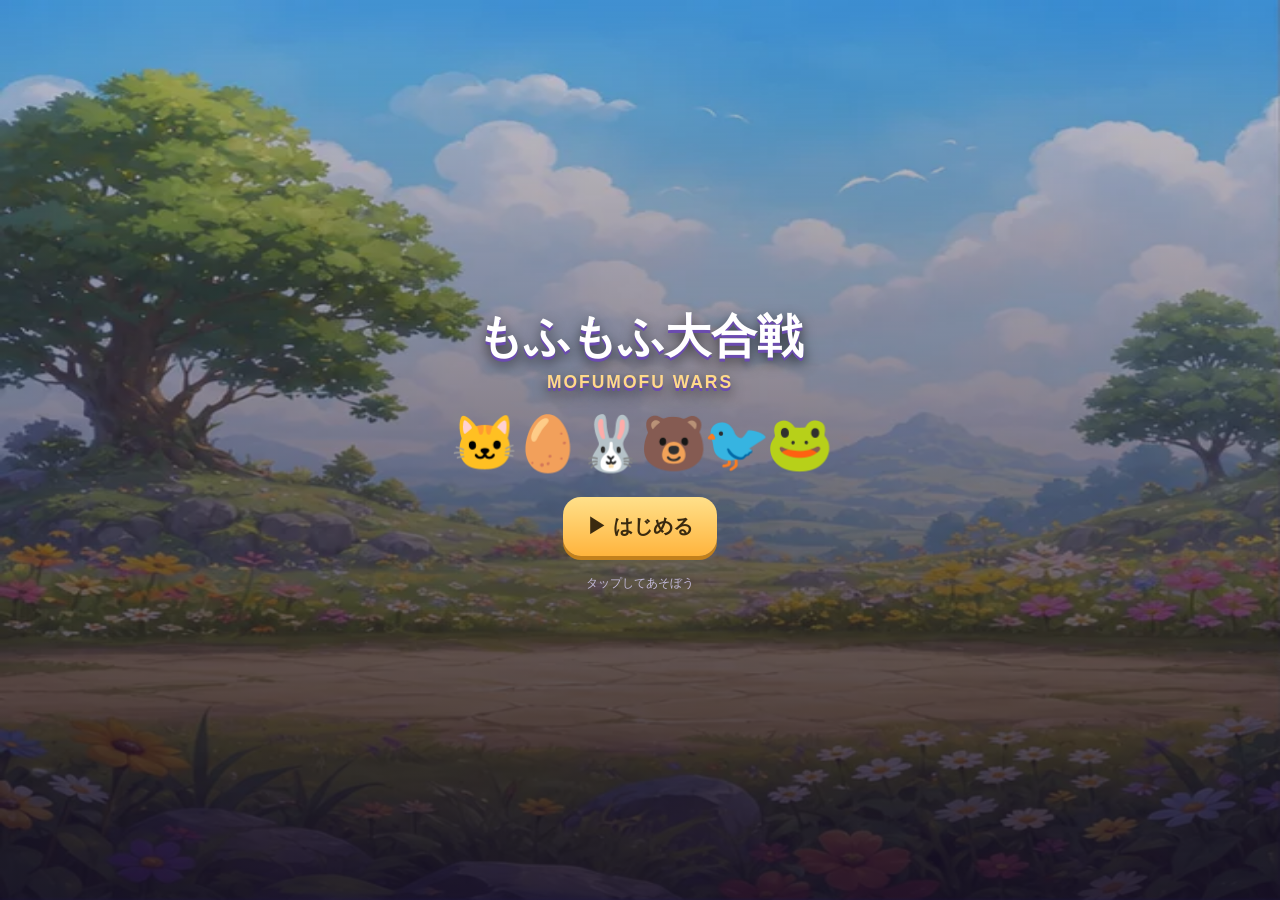
==== mofu-wars/index.html @ 08bbe935 "Add files via upload" ====
<!DOCTYPE html>
<html lang="ja">
<head>
<meta charset="utf-8">
<meta name="viewport" content="width=device-width,initial-scale=1,maximum-scale=1,user-scalable=no,viewport-fit=cover">
<meta name="apple-mobile-web-app-capable" content="yes">
<meta name="mobile-web-app-capable" content="yes">
<meta name="apple-mobile-web-app-status-bar-style" content="black-translucent">
<meta name="theme-color" content="#2a2140">
<meta name="description" content="編成とタイミングで戦線を押し返す、オリジナル・もふもふレーンバトル">
<link rel="manifest" href="manifest.webmanifest">
<title>もふもふ大合戦</title>
<style>
*{box-sizing:border-box;-webkit-tap-highlight-color:transparent;-webkit-user-select:none;user-select:none;}
html,body{height:100%;margin:0;padding:0;overflow:hidden;background:#1c1630;}
body{
  font-family:"Hiragino Maru Gothic ProN","ヒラギノ丸ゴ ProN W4",-apple-system,"Segoe UI",Roboto,sans-serif;
  color:#fff; touch-action:manipulation;
}
#app{position:fixed;inset:0;display:flex;flex-direction:column;}
.screen{position:absolute;inset:0;display:none;flex-direction:column;overflow:hidden;}
.screen.on{display:flex;}

/* ---------- 共通パーツ ---------- */
.hdr{flex:0 0 auto;display:flex;align-items:center;gap:6px;padding:6px 8px;
  padding-top:calc(6px + env(safe-area-inset-top));
  background:linear-gradient(#3a2f5c,#2a2140);border-bottom:2px solid #16112a;}
.hdr .ttl{font-size:16px;font-weight:bold;letter-spacing:1px;}
.spacer{flex:1;}
.wallet{display:flex;gap:5px;flex-wrap:wrap;justify-content:flex-end;}
.chip{background:#16112a;border:2px solid #56487f;border-radius:999px;padding:2px 9px;font-size:13px;white-space:nowrap;}
.body{flex:1;overflow-y:auto;-webkit-overflow-scrolling:touch;padding:10px;
  padding-bottom:calc(14px + env(safe-area-inset-bottom));}
.btn{
  display:inline-flex;align-items:center;justify-content:center;gap:6px;
  border:none;border-radius:14px;padding:12px 16px;font-size:16px;font-weight:bold;
  font-family:inherit;color:#3a2a10;background:linear-gradient(#ffe08a,#ffb43d);
  box-shadow:0 4px 0 #c2801c;cursor:pointer;
}
.btn:active{transform:translateY(3px);box-shadow:0 1px 0 #c2801c;}
.btn.sub{background:linear-gradient(#cfd6ff,#98a6e8);box-shadow:0 4px 0 #6272b8;color:#1e2450;}
.btn.dim{background:linear-gradient(#8e8aa0,#6d6a80);box-shadow:0 4px 0 #4a4757;color:#2a2735;}
.btn.big{font-size:20px;padding:16px 24px;border-radius:18px;}
.btn[disabled]{filter:grayscale(.7) brightness(.75);pointer-events:none;}
.card{background:#2e2650;border:2px solid #4b3d7a;border-radius:14px;padding:10px;margin-bottom:10px;}
h2.sec{font-size:15px;margin:2px 0 8px;color:#ffd98a;}
.small{font-size:12px;color:#c3bada;line-height:1.5;}

/* ---------- タイトル ---------- */
#s-title{background:#241c3f url('battle-worlds.webp') 0 0/200% 200% no-repeat;align-items:center;justify-content:center;isolation:isolate;}
#s-title:before{content:"";position:absolute;inset:0;background:linear-gradient(180deg,rgba(30,17,55,.18),rgba(21,13,39,.86));z-index:-1;}
#s-title .logo{font-size:min(11vw,46px);font-weight:bold;text-align:center;line-height:1.25;
  text-shadow:0 3px 0 #6b4bb0,0 6px 14px rgba(0,0,0,.75);animation:logoFloat 2.8s ease-in-out infinite;}
#s-title .logo small{display:block;font-size:.38em;color:#ffd98a;margin-top:6px;letter-spacing:2px;}
#s-title .cats{font-size:min(13vw,54px);margin:18px 0 22px;letter-spacing:-4px;}

/* ---------- ホーム ---------- */
.menu{display:grid;grid-template-columns:1fr 1fr;gap:10px;margin-top:6px;}
.menu .btn{flex-direction:column;gap:2px;padding:18px 8px;font-size:16px;}
.menu .btn i{font-style:normal;font-size:30px;}

/* ---------- マップ ---------- */
.chtabs{display:flex;gap:6px;margin-bottom:10px;flex-wrap:wrap;}
.chtab{flex:1 1 40%;padding:8px;border-radius:10px;background:#3a2f5c;border:2px solid #4b3d7a;
  font-size:13px;text-align:center;font-family:inherit;color:#fff;}
.chtab.on{background:linear-gradient(#ffe08a,#ffb43d);color:#3a2a10;border-color:#ffe08a;font-weight:bold;}
.chtab.lock{opacity:.45;}
.stages{display:grid;grid-template-columns:repeat(auto-fill,minmax(140px,1fr));gap:8px;}
.stg{position:relative;background:#372f5e;border:2px solid #55478a;border-radius:12px;padding:10px 8px;
  text-align:left;font-family:inherit;color:#fff;font-size:13px;}
.stg .no{font-size:11px;color:#b9aee0;}
.stg .nm{font-size:14px;font-weight:bold;margin-top:2px;}
.stg .st{position:absolute;right:8px;top:8px;font-size:15px;}
.stg.clear{background:#2c4a3a;border-color:#5aa77c;}
.stg.lock{opacity:.4;}
.stg.boss{background:#5a2b3d;border-color:#b05a77;}
.stg.boss.clear{background:#3f4a2b;border-color:#9caf5a;}
.stg:active{transform:translateY(2px) scale(.985)}
.stg .enemyline{font-size:18px;letter-spacing:2px;margin-top:5px;filter:drop-shadow(0 2px 2px rgba(0,0,0,.35));}
.stg .danger{display:inline-block;margin-top:5px;padding:2px 7px;border-radius:999px;background:rgba(0,0,0,.24);color:#ffe8a8;font-size:10px;}

/* ---------- ユニット一覧 ---------- */
.ulist{display:grid;grid-template-columns:repeat(auto-fill,minmax(150px,1fr));gap:8px;}
.ucard{background:#2e2650;border:2px solid #4b3d7a;border-radius:12px;padding:8px;position:relative;}
.ucard.indeck{border-color:#ffd24d;box-shadow:0 0 0 2px rgba(255,210,77,.28);}
.ucard.locked{opacity:.42;}
.ucard .row1{display:flex;align-items:center;gap:8px;}
.ucard .em{font-size:30px;line-height:1;}
.ucard .nm{font-size:14px;font-weight:bold;}
.ucard .lv{font-size:11px;color:#ffd98a;}
.ucard .tags{font-size:10px;color:#b9aee0;margin-top:3px;line-height:1.4;}
.ucard .acts{display:flex;gap:5px;margin-top:7px;}
.ucard .acts .btn{flex:1;padding:7px 4px;font-size:12px;border-radius:9px;box-shadow:0 3px 0 #c2801c;}
.ucard .acts .btn.sub{box-shadow:0 3px 0 #6272b8;}
.ucard .acts .btn.dim{box-shadow:0 3px 0 #4a4757;}
.bar{height:6px;background:#1a1430;border-radius:4px;overflow:hidden;margin-top:5px;}
.bar > i{display:block;height:100%;background:linear-gradient(90deg,#65d6ff,#4a8bff);}
/* とどく/はやさ/れんだ の めもり */
.meter{display:flex;align-items:center;gap:5px;margin-top:3px;font-size:10px;color:#b9aee0;}
.meter > span{flex:0 0 34px;}
.meter > u{flex:1;display:block;height:6px;background:#1a1430;border-radius:4px;overflow:hidden;text-decoration:none;}
.meter > u > i{display:block;height:100%;min-width:2px;}
.meter > b{flex:0 0 74px;text-align:right;color:#e6dfff;font-weight:normal;}
.rosterHero{height:clamp(128px,24vw,220px);margin:0 0 10px;border:2px solid #8fd9ff;border-radius:18px;background:url('mofu-new-heroes.webp') center 48%/cover no-repeat;position:relative;overflow:hidden;box-shadow:0 8px 24px rgba(12,8,34,.38)}
.rosterHero:after{content:"あたらしい なかまと じぶんだけの部隊をつくろう";position:absolute;left:0;right:0;bottom:0;padding:24px 12px 10px;background:linear-gradient(transparent,rgba(20,15,48,.96));color:#fff;font-size:clamp(13px,2.3vw,18px);font-weight:900;text-align:center;text-shadow:0 2px 4px #000}
.skilltag{display:inline-flex;align-items:center;padding:2px 7px;border-radius:999px;background:linear-gradient(135deg,#3a2966,#27506a);border:1px solid #87d7e8;color:#effcff;font-size:10px;margin-left:3px;box-shadow:0 0 10px rgba(105,219,240,.12)}
.unitFilters{display:flex;gap:6px;overflow-x:auto;padding:2px 1px 8px;-webkit-overflow-scrolling:touch}.unitFilters .btn{flex:0 0 auto;padding:7px 11px;font-size:11px}.unitFilters .btn.on{background:linear-gradient(#67d6df,#368da5);box-shadow:0 3px 0 #1f6175}.unitCount{font-size:11px;color:#cff7ff;margin:0 0 7px;text-align:right}

/* ---------- ガチャ ---------- */
#gachaBox{text-align:center;}
.gcard{margin:14px auto;width:min(78vw,270px);border-radius:18px;padding:20px 12px;
  background:linear-gradient(#4b3d7a,#2e2650);border:3px solid #6f5cb0;}
.gcard.r2{background:linear-gradient(#7a5aa8,#3a2560);border-color:#d59bff;box-shadow:0 0 26px rgba(213,155,255,.55);}
.gcard.r3{background:linear-gradient(#b07a2a,#6b3c10);border-color:#ffdb6b;box-shadow:0 0 34px rgba(255,219,107,.7);}
.gcard .em{font-size:74px;line-height:1;}
.gcard .nm{font-size:20px;font-weight:bold;margin-top:6px;}
.gcard .rr{font-size:12px;color:#ffe6a8;margin-top:3px;letter-spacing:2px;}
.ginfo{display:grid;grid-template-columns:repeat(3,1fr);gap:5px;margin-top:8px;}
.ginfo span{background:#1d1735;border:1px solid #574885;border-radius:9px;padding:7px 3px;font-size:11px;color:#e8e2ff;}
.pity{margin:8px 0 3px;padding:9px;border-radius:11px;background:linear-gradient(90deg,#33275b,#4b3478);font-size:12px;line-height:1.6;}
.learnbox{margin-top:9px;padding:9px;border:1px solid #5caa93;border-radius:11px;background:rgba(48,123,98,.22);font-size:12px;color:#cffff0;}

/* ---------- 戦略情報 ---------- */
.role{display:inline-flex;align-items:center;padding:2px 7px;border-radius:999px;background:#15112a;border:1px solid #7564a7;color:#eee8ff;font-size:10px;margin-right:3px;}
.bonusbox{margin:8px 0;padding:9px 11px;border-radius:12px;background:linear-gradient(135deg,#263e55,#302752);border:1px solid #65bddd;font-size:12px;line-height:1.7;color:#dbf7ff;}
.previewWorld{height:96px;margin:-18px -18px 12px;border-radius:15px 15px 0 0;background-image:url('battle-worlds.webp');background-size:200% 200%;position:relative;overflow:hidden;}
.previewWorld:after{content:"";position:absolute;inset:0;background:linear-gradient(transparent,rgba(25,17,45,.85));}
.previewEnemies{font-size:28px;letter-spacing:6px;margin:7px 0;filter:drop-shadow(0 3px 3px rgba(0,0,0,.5));}
.previewStats{display:grid;grid-template-columns:repeat(3,1fr);gap:6px;margin:10px 0;}
.previewStats div{background:#201936;border-radius:10px;padding:8px 3px;font-size:11px;}
.btop .mini.brainReady{border-color:#f5d66e;background:linear-gradient(#6a4bb1,#443078);animation:brainPulse 1.3s ease-in-out infinite;box-shadow:0 0 16px rgba(255,225,103,.42)}
@keyframes brainPulse{50%{transform:translateY(-2px);filter:brightness(1.2)}}
.brainHead{font-size:14px;color:#d9cbff;letter-spacing:1px}.brainQ{margin:10px 0 14px;padding:14px 10px;border:3px solid #fff;border-radius:16px;background:linear-gradient(135deg,#6b4cc1,#d055a0);font-size:clamp(24px,5vw,38px);font-weight:900;color:#fff;text-shadow:0 3px 0 rgba(0,0,0,.25);box-shadow:0 6px 0 #3c277b}
.brainChoices{display:grid;grid-template-columns:repeat(3,1fr);gap:8px}.brainChoice{min-height:64px;border:3px solid #fff;border-radius:15px;background:linear-gradient(#fff7bf,#ffc84c);color:#483314;font-family:inherit;font-size:clamp(18px,4vw,28px);font-weight:900;box-shadow:0 5px 0 #bd7e19}.brainChoice:active{transform:translateY(4px);box-shadow:0 1px 0 #bd7e19}.brainChoice.wrong{background:#a7a1b1;color:#514d59;animation:brainWrong .25s}.brainWhy{min-height:38px;margin-top:11px;font-size:15px;font-weight:bold;color:#cffff0;line-height:1.5}.brainReward{padding:14px;border-radius:16px;background:linear-gradient(135deg,#355f86,#4a3389);font-size:18px;line-height:1.7;color:#fff;animation:pop .38s ease-out}
@keyframes brainWrong{25%{transform:translateX(-8px)}75%{transform:translateX(8px)}}

/* ---------- バトル ---------- */
#s-battle{background:#0e0a1c;}
.bhdr{flex:0 0 auto;padding:4px 6px;padding-top:calc(4px + env(safe-area-inset-top));background:#1a1430;}
.hprow{display:flex;align-items:center;gap:6px;font-size:11px;}
.hpbar{flex:1;height:12px;background:#000;border:1px solid #4b3d7a;border-radius:7px;overflow:hidden;position:relative;}
.hpbar > i{display:block;height:100%;transition:width .12s linear;}
.hpbar.me > i{background:linear-gradient(90deg,#63e08a,#2ea75c);}
.hpbar.en > i{background:linear-gradient(90deg,#ff8a8a,#d13a3a);}
.moneyrow{display:flex;align-items:center;gap:6px;margin-top:4px;}
.mbar{flex:1;height:14px;background:#000;border:1px solid #6b5a2a;border-radius:7px;overflow:hidden;position:relative;}
.mbar > i{display:block;height:100%;background:linear-gradient(90deg,#ffe08a,#ffb43d);}
.mbar > b{position:absolute;inset:0;display:flex;align-items:center;justify-content:center;
  font-size:10px;color:#2a2010;font-weight:bold;text-shadow:0 1px 0 rgba(255,255,255,.4);}
/* min-height:0 が ないと canvas の じつサイズ ぶん のびて
   したの ユニットボタンが がめんの そとに おしだされる */
#cv{flex:1 1 0;min-height:0;display:block;width:100%;background:#87ceeb;touch-action:none;}
.bfoot{flex:0 0 auto;background:#1a1430;padding:5px 4px;padding-bottom:calc(5px + env(safe-area-inset-bottom));}
.deckrow{display:grid;grid-template-columns:repeat(5,1fr);gap:4px;}
.ubtn{position:relative;background:#3a2f5c;border:2px solid #6f5cb0;border-radius:10px;
  padding:3px 1px 2px;font-family:inherit;color:#fff;overflow:hidden;min-height:52px;}
.ubtn .em{font-size:22px;line-height:1.05;display:block;}
.ubtn .cost{font-size:10px;color:#ffe08a;display:block;line-height:1.2;}
.ubtn .cool{position:absolute;left:0;bottom:0;width:100%;background:rgba(0,0,0,.62);pointer-events:none;}
.ubtn.no{filter:grayscale(.75) brightness(.65);}
.ubtn.cannon{background:linear-gradient(#ff9a5a,#d2472a);border-color:#ffcf8a;}
.btop{display:flex;gap:4px;margin-bottom:4px;}
.btop .mini{flex:0 0 auto;background:#3a2f5c;border:2px solid #6f5cb0;border-radius:9px;
  padding:4px 9px;font-family:inherit;color:#fff;font-size:12px;white-space:nowrap;}
/* せまい がめんでは ステージめいだけ ちぢめる（ボタンは ちぢめない） */
#stgName{flex:0 1 auto;min-width:0;overflow:hidden;text-overflow:ellipsis;}
/* ちいさい がめんでは ステージめいは マップで みれば よいので しまう */
@media (max-width:359px){ #stgName{display:none;} }
.btop .mini.on{background:linear-gradient(#ffe08a,#ffb43d);color:#3a2a10;border-color:#ffe08a;}

/* ---------- オーバーレイ ---------- */
.ov{position:absolute;inset:0;background:rgba(12,8,24,.86);display:none;
  align-items:center;justify-content:center;padding:16px;z-index:50;}
.ov.on{display:flex;}
.ovbox{background:#2e2650;border:3px solid #6f5cb0;border-radius:18px;padding:18px;
  width:min(92vw,420px);max-height:86vh;overflow-y:auto;text-align:center;}
.ovbox h3{margin:0 0 8px;font-size:24px;}
.rewards{font-size:15px;line-height:1.9;margin:8px 0 12px;}
.ovbox .btns{display:flex;gap:8px;justify-content:center;flex-wrap:wrap;margin-top:6px;}

.toast{position:absolute;left:50%;bottom:calc(16px + env(safe-area-inset-bottom));transform:translateX(-50%);
  background:rgba(20,14,40,.94);border:2px solid #6f5cb0;border-radius:12px;padding:9px 15px;
  font-size:14px;z-index:80;opacity:0;transition:opacity .2s;pointer-events:none;white-space:nowrap;}
.toast.on{opacity:1;}
@keyframes pop{0%{transform:scale(.5);opacity:0}70%{transform:scale(1.12)}100%{transform:scale(1);opacity:1}}
@keyframes logoFloat{0%,100%{transform:translateY(0) rotate(-1deg)}50%{transform:translateY(-8px) rotate(1deg)}}
@keyframes ticketGlow{0%,100%{box-shadow:0 0 8px rgba(255,221,92,.2)}50%{box-shadow:0 0 24px rgba(255,221,92,.8)}}
.ticketGlow{animation:ticketGlow 1s ease-in-out 3;}
.pop{animation:pop .38s ease-out;}
.kingdom-back{display:none;position:fixed;z-index:95;left:10px;top:calc(8px + env(safe-area-inset-top));min-height:42px;padding:7px 13px;border:2px solid #fff;border-radius:999px;background:linear-gradient(#ff8fbd,#df4b91);color:#fff;font-family:inherit;font-size:13px;font-weight:900;box-shadow:0 4px 0 #9c3269,0 7px 16px rgba(30,15,55,.25)}
.kingdom-back:active{transform:translateY(3px);box-shadow:0 1px 0 #9c3269}
body.from-asobi .kingdom-back{display:block}
.savecare{margin-top:10px;padding:10px;border:1px solid #67cbbd;border-radius:13px;background:linear-gradient(135deg,rgba(40,105,104,.34),rgba(64,49,112,.48));font-size:12px;line-height:1.65;color:#d8fff8}
.savecode{box-sizing:border-box;width:100%;height:108px;margin:9px 0;padding:10px;border:2px solid #8270bd;border-radius:12px;background:#171229;color:#eaffff;font-family:monospace;font-size:12px;line-height:1.45;resize:none;-webkit-user-select:text;user-select:text}
.savecode:focus{outline:3px solid rgba(103,214,211,.35);border-color:#67d6d3}.saveStatus{min-height:36px;margin:7px 0;color:#bff7ec;font-size:12px;line-height:1.5}.saveWarn{color:#ffe4a3;font-size:11px;line-height:1.55;text-align:left}
</style>
</head>
<body>
<div id="app">

  <!-- ===== タイトル ===== -->
  <div class="screen on" id="s-title">
    <div class="logo">もふもふ大合戦<small>MOFUMOFU WARS</small></div>
    <div class="cats">🐱🥚🐰🐻🐦🐸</div>
    <button class="btn big" id="btnStart">▶ はじめる</button>
    <div class="small" style="margin-top:18px;text-align:center;">タップしてあそぼう</div>
  </div>

  <!-- ===== ホーム ===== -->
  <div class="screen" id="s-home">
    <div class="hdr">
      <div class="ttl">🏠 きち</div><div class="spacer"></div>
      <div class="wallet" id="walletHome"></div>
    </div>
    <div class="body">
      <div class="menu">
        <button class="btn big" data-go="map"><i>🗺️</i>ぼうけん</button>
        <button class="btn big sub" data-go="gacha"><i>🎁</i>ガチャ</button>
        <button class="btn big sub" data-go="units"><i>🐾</i>もふもふ</button>
        <button class="btn big sub" data-go="upg"><i>⚙️</i>きょうか</button>
      </div>
      <div class="card" style="margin-top:12px;">
        <h2 class="sec">いま の ようす</h2>
        <div class="small" id="homeInfo"></div>
      </div>
      <div class="card">
        <h2 class="sec">あそびかた</h2>
        <div class="small">
          ①したのボタンをおすと なかまが でてくるよ（おかねがいる）<br>
          ②なかまは かってに あるいて たたかうよ<br>
          ③あいての おしろ を こわしたら かち！<br>
          ④まけそうなときは 💥ほうだい で ふきとばそう<br>
          ⑤かったら ✨キラキラ で なかまを つよくしよう
        </div>
      </div>
      <div style="text-align:center;margin-top:6px;">
        <button class="btn sub" id="btnSaveCare">💾 セーブあんしん</button>
        <button class="btn dim" id="btnReset">さいしょから やりなおす</button>
      </div>
    </div>
  </div>

  <!-- ===== マップ ===== -->
  <div class="screen" id="s-map">
    <div class="hdr">
      <button class="btn sub" data-go="home" style="padding:7px 12px;font-size:14px;">◀</button>
      <div class="ttl">🗺️ ぼうけん</div><div class="spacer"></div>
      <div class="wallet" id="walletMap"></div>
    </div>
    <div class="body">
      <div class="chtabs" id="chTabs"></div>
      <div class="stages" id="stageList"></div>
    </div>
  </div>

  <!-- ===== もふもふ（編成・強化） ===== -->
  <div class="screen" id="s-units">
    <div class="hdr">
      <button class="btn sub" data-go="home" style="padding:7px 12px;font-size:14px;">◀</button>
      <div class="ttl">🐾 もふもふ</div><div class="spacer"></div>
      <div class="wallet" id="walletUnits"></div>
    </div>
    <div class="body">
      <div class="rosterHero" aria-label="新しいもふもふの仲間たち"></div>
      <div class="unitFilters" id="unitFilters">
        <button class="btn on" data-uf="all">ぜんぶ</button><button class="btn sub" data-uf="owned">なかま</button><button class="btn sub" data-uf="story">ぼうけん</button><button class="btn sub" data-uf="gacha">ガチャ</button><button class="btn sub" data-uf="skill">とくいわざ</button>
      </div>
      <div class="unitCount" id="unitCount"></div>
      <div class="small" style="margin-bottom:8px;">
        きいろいわく＝ たたかいに つれていく なかま（さいだい <b id="deckMax">5</b> ひき）。カードをタップで いれかえ。
      </div>
      <div class="bonusbox" id="deckBonus"></div>
      <div class="ulist" id="unitList"></div>
    </div>
  </div>

  <!-- ===== ガチャ ===== -->
  <div class="screen" id="s-gacha">
    <div class="hdr">
      <button class="btn sub" data-go="home" style="padding:7px 12px;font-size:14px;">◀</button>
      <div class="ttl">🎁 ガチャ</div><div class="spacer"></div>
      <div class="wallet" id="walletGacha"></div>
    </div>
    <div class="body" id="gachaBox">
      <div class="card">
        <h2 class="sec">レアもふもふ ガチャ</h2>
        <div class="small">🎫チケット 1まい で 1かい。どの結果も戦力になる安心設計。</div>
        <div class="ginfo" id="gachaRates"></div>
        <div class="pity" id="gachaPity"></div>
        <div class="learnbox" id="learnLink">📚「あそびのくに」で学ぶと、チケットを受け取れます。</div>
      </div>
      <div id="gachaResult"></div>
      <button class="btn big" id="btnGacha">🎫 1かい ひく</button>
    </div>
  </div>

  <!-- ===== きょうか ===== -->
  <div class="screen" id="s-upg">
    <div class="hdr">
      <button class="btn sub" data-go="home" style="padding:7px 12px;font-size:14px;">◀</button>
      <div class="ttl">⚙️ きょうか</div><div class="spacer"></div>
      <div class="wallet" id="walletUpg"></div>
    </div>
    <div class="body" id="upgList"></div>
  </div>

  <!-- ===== バトル ===== -->
  <div class="screen" id="s-battle">
    <div class="bhdr">
      <div class="btop">
        <button class="mini" id="btnQuit">🏳️ やめる</button>
        <button class="mini" id="btnSpeed">▶ ×1</button>
        <button class="mini" id="btnZoom">🔍 ぜんたい</button>
        <button class="mini brainReady" id="btnBrain">🧠 ひらめき</button>
        <div class="mini" id="timeLeft" style="border-color:#4b3d7a;background:#241c3f;display:none;"></div>
        <div class="spacer"></div>
        <div class="mini" id="stgName" style="border-color:#4b3d7a;background:#241c3f;"></div>
      </div>
      <div class="hprow">
        <span>🏠</span><div class="hpbar me"><i id="hpMe"></i></div>
        <div class="hpbar en"><i id="hpEn"></i></div><span>🏰</span>
      </div>
      <div class="moneyrow">
        <span style="font-size:14px;">💰</span>
        <div class="mbar"><i id="mFill"></i><b id="mText"></b></div>
      </div>
    </div>
    <canvas id="cv"></canvas>
    <div class="bfoot">
      <div class="deckrow" id="deckRow"></div>
    </div>
    <div class="ov" id="ovResult"><div class="ovbox" id="ovResultBox"></div></div>
    <div class="ov" id="ovBrain"><div class="ovbox" id="ovBrainBox"></div></div>
    <div class="ov" id="ovTut"><div class="ovbox">
      <h3>あそびかた</h3>
      <div style="font-size:15px;line-height:2;text-align:left;">
        ① したの <b>🐱ボタン</b> を おすと なかまが でるよ<br>
        ② 💰おかねは じどうで たまるよ<br>
        ③ なかまは かってに たたかうよ<br>
        ④ ピンチのときは <b>💥ほう</b> で ふきとばそう<br>
        ⑤ あいての 🏰おしろ を こわしたら かち！
      </div>
      <div style="font-size:13px;line-height:1.9;text-align:left;margin-top:10px;
                  border-top:2px solid #4b3d7a;padding-top:8px;color:#c3bada;">
        <b style="color:#ffd98a;">みかた の しるし</b><br>
        <span style="color:#3fa9ff;">━━┃</span> あしもとの あおい せん ＝ <b>とどく きょり</b><br>
        <span style="color:#ffe08a;">▬▬</span> あしもとの きいろい ゲージ ＝ <b>たまると こうげき</b><br>
        こうげきすると とどいた ところが <b>ぴかっと ひかる</b>よ
      </div>
      <div class="btns"><button class="btn big" id="btnTutOk">わかった！</button></div>
    </div></div>
  </div>

  <div class="ov" id="ovStage"><div class="ovbox" id="ovStageBox"></div></div>
  <div class="ov" id="ovSave"><div class="ovbox">
    <h3>💾 セーブあんしん</h3>
    <div class="savecare">端末内には「ひとつ前」と「その日の最初」の記録を自動保存。大切な記録はセーブコードをメモやメールにも残そう。</div>
    <div class="saveStatus" id="saveStatus"></div>
    <textarea class="savecode" id="saveCode" spellcheck="false" autocomplete="off" placeholder="ここにセーブコードが出ます。復旧するときはコードを貼り付けます。"></textarea>
    <div class="btns">
      <button class="btn" id="btnMakeSave">コードをつくる</button>
      <button class="btn sub" id="btnCopySave">コピー</button>
      <button class="btn sub" id="btnShareSave">共有</button>
    </div>
    <div class="btns">
      <button class="btn" id="btnRestoreSave">コードから復旧</button>
      <button class="btn sub" id="btnLocalRestore">端末内から復旧</button>
      <button class="btn dim" id="btnCloseSave">とじる</button>
    </div>
    <div class="saveWarn">※ セーブコードは大切な記録そのものです。途中を削らず、全文を保存してください。復旧すると現在の記録を置き換えます。</div>
  </div></div>
  <div class="toast" id="toast"></div>
  <button class="kingdom-back" id="btnKingdom">🎪 あそびのくにへ</button>
</div>

<script>
"use strict";
/* =========================================================================
   もふもふ大合戦 — オリジナル・レーンバトル
   単一HTML / 依存なし / iOS15 Safari & Android Chrome 対応
   ========================================================================= */

/* ---------------- ちいさな道具 ---------------- */
var $ = function(s){ return document.querySelector(s); };
function clamp(v,a,b){ return v<a?a:(v>b?b:v); }
function fmt(n){ return Math.floor(n).toString().replace(/\B(?=(\d{3})+(?!\d))/g,","); }
function mulberry(a){ return function(){ a|=0; a=a+0x6D2B79F5|0;
  var t=Math.imul(a^a>>>15,1|a); t=t+Math.imul(t^t>>>7,61|t)^t;
  return ((t^t>>>14)>>>0)/4294967296; }; }

var toastT=0;
function toast(msg){
  var e=$("#toast"); e.textContent=msg; e.classList.add("on");
  clearTimeout(toastT); toastT=setTimeout(function(){ e.classList.remove("on"); },1600);
}

/* ---------------- おと ---------------- */
var AC=null;
function actx(){
  if(!AC){ var C=window.AudioContext||window.webkitAudioContext; if(C) AC=new C(); }
  if(AC && AC.state==="suspended") AC.resume();
  return AC;
}
function beep(freq,dur,type,vol){
  var c=actx(); if(!c) return;
  try{
    var o=c.createOscillator(), g=c.createGain();
    o.type=type||"square"; o.frequency.value=freq;
    g.gain.value=0; o.connect(g); g.connect(c.destination);
    var t=c.currentTime, v=(vol==null?0.08:vol);
    g.gain.setValueAtTime(0,t);
    g.gain.linearRampToValueAtTime(v,t+0.01);
    g.gain.exponentialRampToValueAtTime(0.0001,t+dur);
    o.start(t); o.stop(t+dur+0.02);
  }catch(e){}
}
function chord(list,dur){ for(var i=0;i<list.length;i++){ (function(f,d){ setTimeout(function(){ beep(f,dur||0.16,"triangle",0.09); },d); })(list[i],i*70); } }

/* =========================================================================
   データ：なかま
   ========================================================================= */
/* cost=おかね cd=さいしゅつげき秒 hp atk rng=とどくきょり spd=はやさ
   ivl=こうげきかんかく area=はんいこうげき kb=ふきとばされ回数 */
var UNITS = [
 /* --- はじめから／ステージで なかまになる 8ひき --- */
 {id:"mofu",  n:"もふ丸",     e:"🐱", c:"#ffcf8a", cost:75,  cd:2.2, hp:340,  atk:68,  rng:95,  spd:36, ivl:1.0, area:0, kb:3, desc:"やすくて たくさん だせる"},
 {id:"tama",  n:"たまごん",   e:"🥚", c:"#fff3c9", cost:90,  cd:3.0, hp:1300, atk:26,  rng:80,  spd:30, ivl:1.6, area:0, kb:3, desc:"かたい かべ やく"},
 {id:"usa",   n:"うさぴょん", e:"🐰", c:"#ffd8e8", cost:130, cd:3.6, hp:300,  atk:115, rng:100, spd:70, ivl:0.9, area:0, kb:4, desc:"とっても はやい"},
 {id:"kuma",  n:"くまごろう", e:"🐻", c:"#d3a06a", cost:300, cd:8,   hp:1700, atk:380, rng:112, spd:18, ivl:2.2, area:0, kb:2, desc:"おそいけど つよい"},
 {id:"tori",  n:"ぴよすけ",   e:"🐦", c:"#a9e0ff", cost:250, cd:6,   hp:480,  atk:150, rng:265, spd:20, ivl:1.6, area:0, kb:3, desc:"とおくから うつ"},
 {id:"kaeru", n:"げろ吉",     e:"🐸", c:"#b5e88a", cost:380, cd:9,   hp:980,  atk:205, rng:180, spd:20, ivl:2.0, area:1, kb:3, desc:"まとめて こうげき"},
 {id:"pen",   n:"ぺんた",     e:"🐧", c:"#cfd8ff", cost:210, cd:6,   hp:3800, atk:16,  rng:72,  spd:26, ivl:2.0, area:0, kb:1, desc:"すごく かたい かべ"},
 {id:"kitsu", n:"こんきち",   e:"🦊", c:"#ffb06a", cost:430, cd:9,   hp:1350, atk:305, rng:152, spd:34, ivl:1.4, area:0, kb:3, desc:"なんでも できる"},
 /* --- ガチャ --- */
 {id:"tako",  n:"たこ八",     e:"🐙", c:"#ff9bb5", cost:460, cd:10, hp:1350, atk:245, rng:195, spd:18, ivl:1.8, area:1, kb:3, g:1, desc:"はんい こうげき"},
 {id:"same",  n:"さめ子",     e:"🦈", c:"#9fc6e8", cost:360, cd:8,  hp:820,  atk:460, rng:100, spd:95, ivl:2.4, area:0, kb:1, g:1, desc:"とっしん する"},
 {id:"robo",  n:"ロボにゃ",   e:"🤖", c:"#c9d2dd", cost:520, cd:12, hp:4200, atk:175, rng:132, spd:16, ivl:2.0, area:0, kb:2, g:1, desc:"かたい てつのからだ"},
 {id:"fuku",  n:"ふくろ博士", e:"🦉", c:"#e0c69a", cost:620, cd:14, hp:560,  atk:560, rng:430, spd:12, ivl:4.0, area:0, kb:3, g:1, desc:"すごく とおくから そげき"},
 {id:"ryu",   n:"りゅうた",   e:"🐲", c:"#8ee0a8", cost:900, cd:20, hp:2900, atk:660, rng:168, spd:28, ivl:2.0, area:1, kb:3, g:2, desc:"レア！ ちからもち"},
 {id:"uni",   n:"ゆにこ",     e:"🦄", c:"#f0c8ff", cost:760, cd:16, hp:1650, atk:490, rng:146, spd:62, ivl:1.5, area:0, kb:4, g:2, desc:"レア！ はやくて つよい"},
 {id:"lion",  n:"らいおん丸", e:"🦁", c:"#ffcb5a", cost:1200,cd:24, hp:3600, atk:1500,rng:132, spd:14, ivl:3.2, area:0, kb:2, g:2, desc:"レア！ いちげき ひっさつ"},
 {id:"majo",  n:"まじょっ子", e:"🧙", c:"#c8b0ff", cost:1000,cd:18, hp:1000, atk:430, rng:370, spd:14, ivl:3.0, area:1, kb:3, g:2, desc:"レア！ とおくを まとめて"},
 {id:"hoshi", n:"きらほし",   e:"⭐", c:"#ffe98a", cost:1800,cd:30, hp:5000, atk:1300,rng:248, spd:30, ivl:2.0, area:1, kb:3, g:3, desc:"ちょうレア！ ばんのう"},
 {id:"niji",  n:"にじの女王", e:"🌈", c:"#a8f0ff", cost:2200,cd:34, hp:6400, atk:1000,rng:300, spd:24, ivl:1.6, area:1, kb:4, g:3, desc:"ちょうレア！ さいきょう"},
 /* --- 追加章で なかまになる 3ひき --- */
 {id:"risu",  n:"リス先生",   e:"🐿️",c:"#d99b62", cost:650, cd:13, hp:720,  atk:650, rng:330, spd:32, ivl:2.4, area:0, kb:4, desc:"遠くから弱点をねらう知恵者"},
 {id:"kapu",  n:"カプまる",   e:"🐹", c:"#b98d6c", cost:420, cd:11, hp:5500, atk:190, rng:84,  spd:17, ivl:2.2, area:0, kb:2, desc:"前線を守る頼れる大盾"},
 {id:"luna",  n:"ルナうさ",   e:"🌙", c:"#9d9cf5", cost:920, cd:18, hp:1900, atk:720, rng:220, spd:38, ivl:2.0, area:1, kb:4, desc:"月の光でまとめて攻撃"},
 /* --- 追加ガチャ --- */
 {id:"panda", n:"パンだいふく",e:"🐼",c:"#e8e5df", cost:590, cd:13, hp:5200, atk:240, rng:104, spd:15, ivl:2.2, area:0, kb:2, g:1, desc:"どっしり受け止める守り役"},
 {id:"tanuki",n:"たぬぽん",   e:"🦝", c:"#a98b72", cost:980, cd:19, hp:2400, atk:780, rng:188, spd:28, ivl:2.2, area:1, kb:3, g:2, desc:"太鼓の衝撃で敵をまとめて攻撃"},
 {id:"fenix", n:"ひかりどり", e:"🔥", c:"#ff9564", cost:2400,cd:34, hp:5200, atk:1600,rng:340, spd:42, ivl:2.2, area:1, kb:5, g:3, desc:"遠距離から光の炎を放つ切り札"},
 /* --- 各地で出会う個性派の仲間 --- */
 {id:"mogu",  n:"モグラ隊長", e:"⛏️", c:"#8b6448", cost:360, cd:9,  hp:4300, atk:180, rng:82,  spd:20, ivl:1.8, area:0, kb:2, skill:"armor", desc:"坑道仕込みの装甲で攻撃を受け止める"},
 {id:"goat",  n:"ヤギ書記",   e:"🐐", c:"#d7d0bd", cost:690, cd:14, hp:900,  atk:580, rng:350, spd:22, ivl:2.4, area:0, kb:4, skill:"slow",  desc:"地図の魔法で敵の動きをゆっくりにする"},
 {id:"otter", n:"カワウソ船長",e:"🦦",c:"#a97855", cost:420, cd:9,  hp:1100, atk:360, rng:108, spd:72, ivl:1.2, area:0, kb:4, skill:"bounty",desc:"お宝を見つけて敵を倒した資金を増やす"},
 {id:"koala", n:"コアラ工兵", e:"🐨", c:"#a6a8b4", cost:760, cd:16, hp:1900, atk:540, rng:176, spd:24, ivl:2.3, area:1, kb:3, skill:"stun",  desc:"びっくり装置で敵を一瞬止める"},
 {id:"shika", n:"シカ衛兵",   e:"🦌", c:"#c99262", cost:880, cd:17, hp:2700, atk:720, rng:148, spd:34, ivl:2.0, area:0, kb:3, skill:"rage",  desc:"体力が半分になると本気を出す"},
 {id:"hamu",  n:"ハム博士",   e:"🧪", c:"#d7a77d", cost:820, cd:17, hp:1200, atk:390, rng:285, spd:24, ivl:2.5, area:0, kb:4, skill:"heal",  desc:"攻撃のたび近くの仲間を回復する"},
 /* --- 新しいガチャ仲間 --- */
 {id:"hari",  n:"ハリネズミ卿",e:"🦔", c:"#9a765d", cost:470, cd:11, hp:4600, atk:220, rng:92,  spd:19, ivl:2.0, area:0, kb:2, g:1, skill:"shield",desc:"最初の3回は盾でダメージを半減"},
 {id:"kame",  n:"かめ仙人",   e:"🐢", c:"#7fb16f", cost:720, cd:15, hp:2600, atk:470, rng:270, spd:12, ivl:2.2, area:0, kb:2, g:1, skill:"slow",  desc:"遠くから敵の足どりを遅くする"},
 {id:"haku",  n:"しろくま将軍",e:"❄️", c:"#d7ecf4", cost:1100,cd:21, hp:4700, atk:680, rng:155, spd:22, ivl:2.4, area:1, kb:3, g:2, skill:"stun",  desc:"氷の一撃で敵の隊列を止める"},
 {id:"komet", n:"コメット狐", e:"☄️", c:"#ef7f4f", cost:1050,cd:19, hp:2100, atk:960, rng:166, spd:66, ivl:2.0, area:0, kb:4, g:2, skill:"crit",  desc:"ときどき流星の大ダメージを放つ"},
 {id:"lumina",n:"ルミナ姫",   e:"💧", c:"#70d8e7", cost:1750,cd:29, hp:3500, atk:760, rng:330, spd:27, ivl:2.1, area:1, kb:4, g:3, skill:"heal",  desc:"月水の光で仲間をまとめて回復"},
 {id:"sol",   n:"たいよう王", e:"☀️", c:"#ffc84f", cost:2500,cd:35, hp:6800, atk:1750,rng:230, spd:28, ivl:2.3, area:1, kb:3, g:3, skill:"rage",  desc:"追い込まれるほど太陽の力が燃え上がる"}
];
var UMAP={}; for(var i=0;i<UNITS.length;i++) UMAP[UNITS[i].id]=UNITS[i];
var ROLES={
 mofu:"guard",tama:"rush",usa:"rush",kuma:"ace",tori:"range",kaeru:"splash",pen:"guard",kitsu:"ace",
 tako:"splash",same:"rush",robo:"guard",fuku:"range",ryu:"splash",uni:"rush",lion:"ace",majo:"range",hoshi:"ace",niji:"splash",
 risu:"range",kapu:"guard",luna:"splash",panda:"guard",tanuki:"splash",fenix:"range",
 mogu:"guard",goat:"range",otter:"rush",koala:"splash",shika:"ace",hamu:"range",
 hari:"guard",kame:"range",haku:"splash",komet:"rush",lumina:"range",sol:"ace"
};
var ROLEINFO={
 guard:{e:"🛡️",n:"まもり"},rush:{e:"⚡",n:"しんげき"},range:{e:"🎯",n:"えんご"},
 splash:{e:"💥",n:"そうじ"},ace:{e:"👑",n:"きりふだ"}
};
var SKILLS={
 armor:{e:"🧱",n:"そうこう",d:"うけるダメージを20%へらす"},
 slow:{e:"🕸️",n:"ゆっくり",d:"ときどき敵の速さを半分にする"},
 bounty:{e:"💰",n:"おたから",d:"倒した敵からもらう資金が1.5倍"},
 stun:{e:"⚡",n:"ストップ",d:"ときどき敵を一瞬止める"},
 rage:{e:"🔥",n:"ほんき",d:"体力半分以下で攻撃が1.6倍"},
 heal:{e:"💚",n:"かいふく",d:"攻撃するたび近くの仲間を回復"},
 shield:{e:"🛡️",n:"3まい盾",d:"最初の3回はダメージ半分"},
 crit:{e:"💫",n:"かいしん",d:"22%で攻撃が2倍"}
};

/* =========================================================================
   データ：てき
   ========================================================================= */
var ENEMIES = {
 buta:  {n:"ぶーちゃん", e:"🐷", c:"#ffb8c8", hp:320,   atk:45,   rng:82,  spd:24, ivl:1.2, area:0, kb:2, w:60},
 nezu:  {n:"ちゅう助",   e:"🐭", c:"#d6d6e0", hp:170,   atk:32,   rng:78,  spd:78, ivl:0.8, area:0, kb:3, w:45},
 hebi:  {n:"にょろ",     e:"🐍", c:"#b6e08a", hp:520,   atk:125,  rng:172, spd:18, ivl:2.0, area:0, kb:3, w:95},
 kani:  {n:"かにガード", e:"🦀", c:"#ff9a7a", hp:2200,  atk:160,  rng:88,  spd:12, ivl:2.4, area:0, kb:1, w:180},
 hachi: {n:"ぶんぶん",   e:"🐝", c:"#ffe08a", hp:420,   atk:95,   rng:98,  spd:56, ivl:1.0, area:0, kb:3, w:80},
 obake: {n:"おばけ",     e:"👻", c:"#e8e8ff", hp:760,   atk:210,  rng:118, spd:34, ivl:1.6, area:0, kb:3, w:130},
 dokuro:{n:"どくろん",   e:"💀", c:"#e0e0d0", hp:1600,  atk:420,  rng:138, spd:28, ivl:2.0, area:0, kb:2, w:230},
 gaki:  {n:"ぴこ星人",   e:"👾", c:"#b8a8ff", hp:1300,  atk:260,  rng:250, spd:14, ivl:2.6, area:0, kb:3, w:210},
 kyojin:{n:"いわおとこ", e:"🗿", c:"#b9b9a8", hp:7000,  atk:820,  rng:108, spd:9, ivl:3.0, area:0, kb:1, w:600, boss:1},
 dragon:{n:"やみドラゴン",e:"🐉",c:"#7ac48a", hp:11000, atk:1250, rng:192, spd:14, ivl:2.6, area:1, kb:2, w:900, boss:1},
 oni:   {n:"あかおに",   e:"👹", c:"#ff8a7a", hp:17000, atk:1900, rng:148, spd:12, ivl:2.8, area:0, kb:2, w:1300,boss:1},
 majin: {n:"まおう",     e:"😈", c:"#c86aff", hp:28000, atk:2700, rng:238, spd:10, ivl:2.4, area:1, kb:2, w:2000,boss:1},
 haguru:{n:"はぐるま兵", e:"⚙️", c:"#c89b54", hp:2500, atk:360,  rng:92,  spd:22, ivl:1.8, area:0, kb:2, w:300},
 batto :{n:"よぞらバット",e:"🦇",c:"#8870c2", hp:1200, atk:280,  rng:104, spd:80, ivl:1.0, area:0, kb:4, w:180},
 shell :{n:"シェルガード",e:"🐚",c:"#68bad0", hp:4800, atk:420,  rng:86,  spd:10, ivl:2.6, area:0, kb:1, w:460},
 moon  :{n:"つきの術師", e:"🌙", c:"#8d83df", hp:2300, atk:600,  rng:315, spd:13, ivl:3.0, area:1, kb:3, w:390},
 gearboss:{n:"クロノギア",e:"⌛",c:"#b78032", hp:36000,atk:2500, rng:188, spd:10, ivl:2.6, area:1, kb:3, w:2400,boss:1},
 whale:{n:"月海クジラ",  e:"🐋", c:"#577fd0", hp:44000,atk:2500, rng:285, spd:8,  ivl:3.0, area:1, kb:3, w:3000,boss:1},
 doron:{n:"どろんこプル",e:"🟤", c:"#8b6a4d", hp:950,  atk:150, rng:92,  spd:20, ivl:1.5, area:0, kb:4, w:125,skill:"slow"},
 karasu:{n:"くろばね隊", e:"♠️", c:"#55536e", hp:720,  atk:180, rng:112, spd:70, ivl:1.1, area:0, kb:4, w:135},
 drill:{n:"ドリル兵",    e:"🔩", c:"#9f8d72", hp:3300, atk:520, rng:96,  spd:24, ivl:2.0, area:0, kb:2, w:390,skill:"crit"},
 coral:{n:"サンゴ番兵",  e:"🔱", c:"#db7388", hp:6200, atk:430, rng:90,  spd:9,  ivl:2.5, area:0, kb:1, w:540,skill:"armor"},
 jelly:{n:"しびれクラゲ",e:"🔮", c:"#7bd5df", hp:2300, atk:520, rng:260, spd:15, ivl:2.8, area:1, kb:4, w:430,skill:"stun"},
 abyss:{n:"しんかい騎士",e:"⚓", c:"#365374", hp:7600, atk:1050,rng:155, spd:18, ivl:2.4, area:0, kb:2, w:720,skill:"rage"}
};

/* =========================================================================
   データ：ステージ（6しょう × 10）
   ========================================================================= */
var CHAPTERS=[
 {n:"はじまりの はら", sky:"#9fe0ff", sky2:"#d8f4ff", grd:"#7fce6a", grd2:"#5fae4c", far:"#bfe8b0",atlas:0,art:0,
  scene:"hara", pool:["buta","nezu","hachi","hebi","doron"], boss:"kyojin"},
 {n:"ざわざわ もり",   sky:"#8fc9a8", sky2:"#cfeccf", grd:"#4f9e4a", grd2:"#3a7a38", far:"#8fc78a",
  scene:"mori",atlas:0,art:1, pool:["buta","nezu","hachi","hebi","kani","obake","karasu"], boss:"dragon"},
 {n:"こおりの みずうみ",sky:"#cfeeff", sky2:"#f2fbff", grd:"#9fd8e8", grd2:"#7bbdd0", far:"#c6ecf6",
  scene:"kori",atlas:0,art:2, pool:["nezu","hebi","kani","obake","dokuro","gaki","drill"], boss:"oni"},
 {n:"まおうの しろ",   sky:"#2a1c40", sky2:"#5b3a7a", grd:"#4a3a68", grd2:"#332a4c", far:"#3f2f5e",
  scene:"shiro",atlas:0,art:3, pool:["kani","obake","dokuro","gaki","hachi","hebi","drill","karasu"], boss:"majin"},
 {n:"はぐるまの 空都", sky:"#9ed9f4",sky2:"#edf8ff",grd:"#caa35c",grd2:"#72502b",far:"#cfbc91",atlas:1,art:0,
  scene:"gear",pool:["haguru","batto","gaki","kani","hachi","shell","drill"],boss:"gearboss"},
 {n:"月あかりの サンゴ海",sky:"#182d66",sky2:"#315a89",grd:"#486995",grd2:"#1b315e",far:"#624a9c",atlas:1,art:1,
  scene:"moon",pool:["batto","shell","moon","obake","dokuro","haguru","coral","jelly","abyss"],boss:"whale"}
];
var SNAMES=["はじめの いっぽ","そよかぜ みち","ちいさな さか","ひろば","ながい どうろ",
            "きりの みち","いわばの さき","たかい おか","まえせん","ボスの とりで"];
/* ステージで なかまになる もふもふ */
var UNLOCK={ "1-3":"kuma", "1-6":"tori", "1-9":"kaeru", "2-2":"pen", "2-5":"mogu", "2-7":"kitsu", "2-9":"goat", "3-4":"otter", "3-8":"koala", "4-3":"shika", "4-7":"hamu", "5-3":"risu", "5-7":"kapu", "6-5":"luna" };

function stageId(ch,i){ return (ch+1)+"-"+(i+1); }
function makeStage(ch,i){
  var C=CHAPTERS[ch], id=stageId(ch,i), boss=(i===9);
  var m=(1+ch*1.05)*(1+i*0.12);
  var r=mulberry(ch*9973+i*137+11);
  var waves=[], k, t;
  var kinds=2+Math.min(3,Math.floor(i/4));
  for(k=0;k<kinds;k++){
    t=C.pool[Math.floor(r()*C.pool.length)];
    waves.push({t:t, at:4+k*5+r()*5, n:1+Math.floor(r()*(1.2+i*0.35)), every:3.0+r()*3.5});
  }
  /* だいにはん（すこし なれてから） */
  if(i>=2) for(k=0;k<2;k++){
    t=C.pool[Math.floor(r()*C.pool.length)];
    waves.push({t:t, at:34+k*14+r()*8, n:1+Math.floor(r()*(1.5+i*0.45)), every:2.4+r()*3.0});
  }
  /* ちゅうボス／ボス */
  if(boss){
    waves.push({t:C.boss, at:32, n:1, every:1});          /* まず じゅんびの じかん */
    waves.push({t:C.pool[1], at:36, n:4, every:3.5});
    waves.push({t:C.pool[3%C.pool.length], at:60, n:4, every:3.0});
  }else if(i>=5){
    waves.push({t:C.pool[C.pool.length-1], at:32+r()*10, n:1+Math.floor(i/5), every:4});
  }
  return {
    id:id, ch:ch, i:i, boss:boss,
    name:(boss? "ボス：" + ENEMIES[C.boss].n : SNAMES[i]),
    /* さいしょの ステージは みじかく、すすむほど ながい みちのりに */
    field: Math.round(900+ch*380+i*55),
    m:m, waves:waves,
    ebase: Math.round((2400+i*180)*(1+ch*0.85)),
    reward: Math.round((400+i*130)*(1+ch*1.5)), target:Math.round(55+ch*16+i*5),
    ticket: boss?3:1,
    egg: boss?1:0
  };
}
var STAGES={};
(function(){ for(var c=0;c<CHAPTERS.length;c++) for(var i=0;i<10;i++){ var s=makeStage(c,i); STAGES[s.id]=s; } })();

/* =========================================================================
   セーブデータ
   ========================================================================= */
var SAVE_SCHEMA=1, APP_BUILD="2026.07.22.6";
var SKEY="mofu-wars-save-2", OLDKEY="mofu-wars-save-1", LINKKEY="asobi-mofu-link-v1";
var SLOTA="mofu-wars-slot-a", SLOTB="mofu-wars-slot-b", HEADKEY="mofu-wars-slot-head";
var RECENTKEY="mofu-wars-recovery-recent", DAYKEY="mofu-wars-recovery-day", RESCUEKEY="mofu-wars-recovery-before-import", MIGRATEKEY="mofu-wars-recovery-before-migration", BACKMETA="mofu-wars-recovery-meta";
/* 表示名は自由に変更できるが内部IDは維持する。変更が必要な時だけ旧ID:新IDを追加する。 */
var UNIT_ALIASES={}, STAGE_ALIASES={};
function defSave(){
  return {
    schemaVersion:SAVE_SCHEMA,
    star:600, ticket:3, egg:0,
    u:{ mofu:{lv:1,ev:0}, tama:{lv:1,ev:0}, usa:{lv:1,ev:0} },
    b:{ wallet:0, castle:0, cannon:0 },
    clear:{}, records:{}, deck:["mofu","tama","usa"], ch:0, replayWins:0,
    gacha:{pulls:0,noRare:0,noSuper:0,dupStreak:0,history:[]},
    brain:{solved:0,streak:0,best:0,tickets:0}, learningClaimed:0
  };
}
var S;
var LOADNOTICE="", SAVE_SEQ=0, SAVE_LOCKED=0;
function aliasObject(obj,map){
  if(!obj||typeof obj!=="object")return obj;var old,nw;
  for(old in map){nw=map[old];if(old!==nw&&obj[old]!==undefined){if(obj[nw]===undefined)obj[nw]=obj[old];delete obj[old];}}
  return obj;
}
function applyIdAliases(d){
  var i,h;
  d.u=aliasObject(d.u,UNIT_ALIASES);d.clear=aliasObject(d.clear,STAGE_ALIASES);d.records=aliasObject(d.records,STAGE_ALIASES);
  if(Array.isArray(d.deck))for(i=0;i<d.deck.length;i++)d.deck[i]=UNIT_ALIASES[d.deck[i]]||d.deck[i];
  if(d.gacha&&Array.isArray(d.gacha.history))for(i=0;i<d.gacha.history.length;i++){h=d.gacha.history[i];if(h&&h.id)h.id=UNIT_ALIASES[h.id]||h.id;}
  return d;
}
function normalizeSaveShape(d){
  if(!d||typeof d!=="object") throw new Error("セーブの形がちがいます");
  var def=defSave(),k,k2,u,clean={};
  for(k in def) if(!(k in d)) d[k]=def[k];
  d.schemaVersion=SAVE_SCHEMA;
  d.star=clamp(Math.floor(+d.star||0),0,999999999);d.ticket=clamp(Math.floor(+d.ticket||0),0,999999);d.egg=clamp(Math.floor(+d.egg||0),0,999999);
  if(!d.u||typeof d.u!=="object")d.u={};
  for(k in d.u) if(UMAP[k]){u=d.u[k]||{};clean[k]={lv:clamp(Math.floor(+u.lv||1),1,20),ev:u.ev?1:0};}
  d.u=clean;
  var starters=["mofu","tama","usa"];
  for(k=0;k<starters.length;k++)if(!d.u[starters[k]])d.u[starters[k]]={lv:1,ev:0};
  if(!d.b||typeof d.b!=="object")d.b={};
  for(k2 in def.b)d.b[k2]=clamp(Math.floor(+d.b[k2]||0),0,9);
  if(!d.clear||typeof d.clear!=="object")d.clear={};
  if(!d.records||typeof d.records!=="object")d.records={};
  if(!Array.isArray(d.deck))d.deck=starters.slice(0);
  var deck=[],seen={};
  for(k=0;k<d.deck.length&&deck.length<5;k++){var id=d.deck[k];if(UMAP[id]&&d.u[id]&&!seen[id]){seen[id]=1;deck.push(id);}}
  d.deck=deck.length?deck:starters.slice(0);
  d.ch=clamp(Math.floor(+d.ch||0),0,CHAPTERS.length-1);d.replayWins=Math.max(0,Math.floor(+d.replayWins||0));
  if(!d.gacha||typeof d.gacha!=="object")d.gacha={};
  for(k2 in def.gacha)if(!(k2 in d.gacha))d.gacha[k2]=def.gacha[k2];
  d.gacha.pulls=Math.max(0,Math.floor(+d.gacha.pulls||0));d.gacha.noRare=Math.max(0,Math.floor(+d.gacha.noRare||0));d.gacha.noSuper=Math.max(0,Math.floor(+d.gacha.noSuper||0));d.gacha.dupStreak=Math.max(0,Math.floor(+d.gacha.dupStreak||0));
  if(!Array.isArray(d.gacha.history))d.gacha.history=[];d.gacha.history=d.gacha.history.slice(0,12);
  if(!d.brain||typeof d.brain!=="object")d.brain={};
  for(k2 in def.brain){if(!(k2 in d.brain))d.brain[k2]=def.brain[k2];d.brain[k2]=Math.max(0,Math.floor(+d.brain[k2]||0));}
  d.learningClaimed=Math.max(0,Math.floor(+d.learningClaimed||0));
  return d;
}
function migrateSave(d,rawBefore){
  if(!d||typeof d!=="object")throw new Error("セーブの形がちがいます");
  var v=Math.max(0,Math.floor(+d.schemaVersion||0));
  if(v>SAVE_SCHEMA){var newer=new Error("このセーブは新しいアプリ版で作られています。アプリを更新してください");newer.newer=1;throw newer;}
  if(v<SAVE_SCHEMA&&rawBefore){try{localStorage.setItem(MIGRATEKEY,rawBefore);}catch(ignore){}}
  while(v<SAVE_SCHEMA){
    if(v===0){d.schemaVersion=1;v=1;continue;}
    throw new Error("未対応のセーブ形式です");
  }
  return normalizeSaveShape(applyIdAliases(d));
}
function saveHash(s){var h=2166136261,i;for(i=0;i<s.length;i++){h^=s.charCodeAt(i);h+=(h<<1)+(h<<4)+(h<<7)+(h<<8)+(h<<24);}return("00000000"+(h>>>0).toString(16)).slice(-8);}
function slotHash(schema,seq,payload){return saveHash("MWS1|"+schema+"|"+seq+"|"+payload);}
function makeSlot(data,seq){var payload=JSON.stringify(data);return{format:1,schema:SAVE_SCHEMA,seq:seq,at:Date.now(),hash:slotHash(SAVE_SCHEMA,seq,payload),data:data};}
function readSlot(raw){
  var box=JSON.parse(raw),payload;
  if(!box||box.format!==1||!box.data||!(box.seq>=0))throw new Error("二重セーブの形がちがいます");
  payload=JSON.stringify(box.data);if(slotHash(box.schema,box.seq,payload)!==box.hash)throw new Error("二重セーブのチェックに失敗しました");
  if(box.schema>SAVE_SCHEMA)return{newer:1,seq:box.seq,box:box};
  return{seq:Math.floor(box.seq),data:migrateSave(box.data,box.schema<SAVE_SCHEMA?payload:"")};
}
function load(){
  var slots=[],bad=0,i,raw,x,best=null,newest=null,keys=[SLOTA,SLOTB];
  for(i=0;i<keys.length;i++){try{raw=localStorage.getItem(keys[i]);if(!raw)continue;x=readSlot(raw);slots.push(x);if(!newest||x.seq>newest.seq)newest=x;if(!x.newer&&(!best||x.seq>best.seq))best=x;}catch(e){bad++;}}
  if(newest&&newest.newer&&(!best||newest.seq>best.seq)){
    S=defSave();SAVE_LOCKED=1;SAVE_SEQ=newest.seq;LOADNOTICE="新しい版のセーブを保護しています。アプリを更新してください";return;
  }
  if(best){S=best.data;SAVE_SEQ=best.seq;if(bad)LOADNOTICE="二重セーブの片方から復旧しました";return;}
  var list=[[SKEY,""],[OLDKEY,"旧セーブ"],[RECENTKEY,"ひとつ前"],[DAYKEY,"日次バックアップ"],[RESCUEKEY,"復旧前バックアップ"],[MIGRATEKEY,"移行前バックアップ"]];
  for(i=0;i<list.length;i++){
    try{raw=localStorage.getItem(list[i][0]);if(!raw)continue;S=migrateSave(JSON.parse(raw),raw);
      if(i>0){LOADNOTICE=list[i][1]+"から自動復旧しました";localStorage.setItem(SKEY,JSON.stringify(S));}return;
    }catch(e){if(e.newer){S=defSave();SAVE_LOCKED=1;LOADNOTICE=e.message;return;}}
  }
  S=defSave();
}
function save(){
  if(SAVE_LOCKED)return false;
  try{
    S=migrateSave(S);var raw=JSON.stringify(S),old=localStorage.getItem(SKEY),meta={},seq=SAVE_SEQ+1,slot=seq%2?SLOTA:SLOTB,packed,x;
    try{meta=JSON.parse(localStorage.getItem(BACKMETA)||"{}");}catch(ignore){}
    if(old&&old!==raw){try{migrateSave(JSON.parse(old));localStorage.setItem(RECENTKEY,old);meta.recent=Date.now();}catch(ignore2){}}
    packed=JSON.stringify(makeSlot(S,seq));localStorage.setItem(slot,packed);
    x=readSlot(localStorage.getItem(slot));if(!x||x.seq!==seq)throw new Error("二重セーブの確認に失敗しました");
    localStorage.setItem(HEADKEY,String(seq));SAVE_SEQ=seq;
    localStorage.setItem(SKEY,raw);
    var day=(new Date()).toISOString().slice(0,10);
    if(meta.day!==day){localStorage.setItem(DAYKEY,raw);meta.day=day;meta.dayAt=Date.now();}
    meta.last=Date.now();meta.seq=SAVE_SEQ;meta.schema=SAVE_SCHEMA;meta.build=APP_BUILD;localStorage.setItem(BACKMETA,JSON.stringify(meta));return true;
  }catch(e){LOADNOTICE="保存できませんでした。セーブコードを作ってください";return false;}
}
/* すでにクリア済みの場所へ新しい仲間が追加された時も、取り逃しにしない */
function syncStoryUnlocks(){
  var changed=0,k,id;
  for(k in UNLOCK){ id=UNLOCK[k]; if(S.clear[k]&&!S.u[id]){ S.u[id]={lv:1,ev:0}; changed=1; } }
  if(changed) save();
}
load();
syncStoryUnlocks();

function makeSaveCode(){
  if(SAVE_LOCKED)throw new Error("新しい版のセーブを保護中です。アプリ更新後にコードを作ってください");
  var payload=JSON.stringify({format:1,schema:SAVE_SCHEMA,build:APP_BUILD,at:Date.now(),data:S});
  return "MWB1."+saveHash(payload)+"."+btoa(unescape(encodeURIComponent(payload)));
}
function readSaveCode(code){
  code=String(code||"").replace(/\s/g,"");if(code.length<20||code.length>2000000)throw new Error("コードの長さが正しくありません");
  var p=code.split(".");if(p.length!==3||(p[0]!=="MWB1"&&p[0]!=="MW4"))throw new Error("もふWarのセーブコードではありません");
  var raw=decodeURIComponent(escape(atob(p[2])));if(saveHash(raw)!==p[1].toLowerCase())throw new Error("コードの一部が欠けています");
  var box=JSON.parse(raw);
  if(p[0]==="MW4"){if(!box||box.v!==4||!box.data)throw new Error("旧セーブコードの内容が正しくありません");return migrateSave(box.data);}
  if(!box||box.format!==1||!box.data)throw new Error("セーブコードの内容が正しくありません");
  if(box.schema>SAVE_SCHEMA)throw new Error("このコードは新しいアプリ版で作られています。先にアプリを更新してください");
  return migrateSave(box.data);
}
function backupTimeText(){
  try{var m=JSON.parse(localStorage.getItem(BACKMETA)||"{}");if(!m.last)return"保存形式 v"+SAVE_SCHEMA+" ／ まだ自動保存されていません";return"最終保存："+(new Date(m.last)).toLocaleString("ja-JP")+" ／ 形式 v"+SAVE_SCHEMA+" ／ 二重セーブ #"+(m.seq||SAVE_SEQ);}catch(e){return"保存形式 v"+SAVE_SCHEMA;}
}

function claimLearningReward(silent){
  try{
    var d=JSON.parse(localStorage.getItem(LINKKEY)||"{}");
    var earned=Math.max(0,Math.floor(+d.earnedTickets||0));
    var add=Math.max(0,earned-(S.learningClaimed||0));
    if(add>0){
      S.ticket+=add; S.learningClaimed=earned; save();
      if(!silent){ chord([523,659,784,1047],0.18); toast("📚 がんばったごほう！ 🎫"+add+"まい"); }
    }
    return add;
  }catch(e){ return 0; }
}

function deckMax(){ return 5; }
function owned(id){ return !!S.u[id]; }
function ulv(id){ return S.u[id]?S.u[id].lv:1; }
function uev(id){ return S.u[id]?S.u[id].ev:0; }
/* レベル＆進化の のびしろ */
function stats(id){
  var u=UMAP[id], lv=ulv(id), ev=uev(id);
  var mul=(1+(lv-1)*0.20)*(ev?1.55:1);
  return {
    hp:  Math.round(u.hp*mul), atk: Math.round(u.atk*mul),
    rng: u.rng, spd:u.spd, ivl:u.ivl, area:u.area, kb:u.kb, cost:u.cost, cd:u.cd, skill:u.skill||"",
    n:(ev? u.n+"改" : u.n), e:u.e, c:u.c, ev:ev
  };
}
/* はやさを ことばで（すうじより こどもに わかりやすい） */
function spdName(sp){
  if(sp>=80) return "🐆ちょうはやい";
  if(sp>=45) return "🐇はやい";
  if(sp>=28) return "🚶ふつう";
  if(sp>=18) return "🐢のろい";
  return "🐌ちょうのろい";
}
function lvCost(lv){ return Math.round(100*Math.pow(lv,1.4)); }
var LVMAX=20;

/* きち強化 */
var UPG=[
 {k:"wallet",n:"おさいふ",   e:"💰", max:9, d:"おかねが はやく たまる"},
 {k:"castle",n:"おしろ",     e:"🏠", max:9, d:"じぶんの おしろが かたくなる"},
 {k:"cannon",n:"もふもふ砲", e:"💥", max:9, d:"ほうだいが つよくなる"}
];
function upgCost(lv){ return Math.round(350*Math.pow(lv+1,1.5)); }
function deckBonuses(){
  var c={guard:0,rush:0,range:0,splash:0,ace:0}, seen={},i,r;
  for(i=0;i<S.deck.length;i++){ r=ROLES[S.deck[i]]||"ace"; c[r]++; seen[r]=1; }
  var kinds=0; for(r in seen) kinds++;
  return {guard:c.guard>=2,rush:c.rush>=2,range:c.range>=2,variety:kinds>=3,counts:c};
}
function bonusText(){
  var b=deckBonuses(), a=[];
  if(b.guard) a.push("🛡️ 城HP +10%");
  if(b.rush) a.push("⚡ 初期資金 +120");
  if(b.range) a.push("🎯 砲台の充填 -10%");
  if(b.variety) a.push("🌈 資金速度 +8%");
  return a.length?a.join("　"):"役割を組み合わせるとチームボーナスが発動！";
}
function moneyRate(){ return Math.round((66+S.b.wallet*22)*(deckBonuses().variety?1.08:1)); }
function moneyMax(){ return 800+S.b.wallet*430; }
function moneyStart(){ return 220+S.b.wallet*100+(deckBonuses().rush?120:0); }
function castleHp(){ return Math.round(2200*(1+S.b.castle*0.36)*(deckBonuses().guard?1.10:1)); }
function cannonDmg(){ return Math.round(420*(1+S.b.cannon*0.62)); }
function cannonCd(){ return (26-S.b.cannon*1.6)*(deckBonuses().range?0.90:1); }

/* =========================================================================
   がめん きりかえ
   ========================================================================= */
var SCREENS=["title","home","map","units","gacha","upg","battle"];
function go(name){
  for(var i=0;i<SCREENS.length;i++){
    var e=$("#s-"+SCREENS[i]); if(e) e.classList.toggle("on",SCREENS[i]===name);
  }
  if(name==="home"){ claimLearningReward(false); drawHome(); }
  if(name==="map") drawMap();
  if(name==="units") drawUnits();
  if(name==="gacha"){ claimLearningReward(false); drawWallets(); drawGachaInfo(); }
  if(name==="upg") drawUpg();
}
function drawWallets(){
  var h='<span class="chip">✨'+fmt(S.star)+'</span>'+
        '<span class="chip">🎫'+S.ticket+'</span>'+
        '<span class="chip">🥚'+S.egg+'</span>';
  var ids=["walletHome","walletMap","walletUnits","walletGacha","walletUpg"];
  for(var i=0;i<ids.length;i++){ var e=$("#"+ids[i]); if(e) e.innerHTML=h; }
}
function clearedCount(){ var n=0,k; for(k in S.clear) if(S.clear[k]) n++; return n; }
function stageMedals(id){
  if(!S.clear[id])return 0;
  var s=STAGES[id],r=S.records[id]||{},n=1;
  if(r.best&&r.best<=s.target)n++;
  if(r.bestHp>=70)n++;
  return n;
}
function drawHome(){
  drawWallets();
  var own=0,k; for(k in S.u) own++;
  $("#homeInfo").innerHTML=
    "クリアした ステージ： <b>"+clearedCount()+" / "+(CHAPTERS.length*10)+"</b><br>"+
    "なかま： <b>"+own+" / "+UNITS.length+"</b><br>"+
    "つれていく なかま： "+S.deck.map(function(id){return UMAP[id]?UMAP[id].e:"";}).join(" ")+"<br>"+
    "チーム効果： "+bonusText()+"<br>"+
    "🧠 ひらめき作戦： <b>"+(S.brain?S.brain.solved:0)+"回</b>　最高連続 <b>"+(S.brain?S.brain.best:0)+"</b>"+
    (SAVE_LOCKED?'<div class="savecare" style="border-color:#ffb26b;color:#ffe2b5">⚠️ この端末には、このアプリより新しいセーブがあります。記録を守るため保存を停止中です。Wi-Fiにつないでアプリを更新してください。</div>':"");
  if(LOADNOTICE){var note=LOADNOTICE;LOADNOTICE="";setTimeout(function(){toast("💾 "+note);},180);}
}

/* ---------------- マップ ---------------- */
function chOpen(ch){
  if(ch===0) return true;
  return !!S.clear[stageId(ch-1,9)];
}
function stgOpen(ch,i){
  if(!chOpen(ch)) return false;
  if(i===0) return true;
  return !!S.clear[stageId(ch,i-1)];
}
function drawMap(){
  drawWallets();
  var tabs="",c;
  for(c=0;c<CHAPTERS.length;c++){
    var op=chOpen(c);
    tabs+='<button class="chtab'+(S.ch===c?" on":"")+(op?"":" lock")+'" data-ch="'+c+'">'+
          (op? (c+1)+"しょう<br>"+CHAPTERS[c].n : "🔒 "+(c+1)+"しょう")+'</button>';
  }
  $("#chTabs").innerHTML=tabs;

  var html="",i;
  for(i=0;i<10;i++){
    var s=STAGES[stageId(S.ch,i)], op=stgOpen(S.ch,i), cl=!!S.clear[s.id];
    var es=stageEnemies(s,3);
    var medals=stageMedals(s.id),rec=S.records[s.id];
    html+='<button class="stg'+(cl?" clear":"")+(s.boss?" boss":"")+(op?"":" lock")+'" data-stg="'+s.id+'">'+
      '<div class="st">'+(cl?Array(medals+1).join("⭐"):(op?"":"🔒"))+'</div>'+
      '<div class="no">'+s.id+'</div>'+
      '<div class="nm">'+s.name+'</div>'+
      '<div class="enemyline">'+es.map(function(id){return ENEMIES[id].e;}).join("")+'</div>'+
      '<div class="tags small" style="margin-top:3px;">✨'+s.reward+(UNLOCK[s.id]&&!owned(UNLOCK[s.id])?" ／ 🎉なかま":"")+(rec&&rec.best?" ／ ⏱"+Math.round(rec.best)+"秒":"")+'</div>'+
      '<span class="danger">戦力 '+(s.ch*3+Math.floor(s.i/3)+1)+'</span>'+
      '</button>';
  }
  $("#stageList").innerHTML=html;
}
function stageEnemies(s,max){
  var a=[],seen={},i,t;
  for(i=0;i<s.waves.length;i++){ t=s.waves[i].t; if(!seen[t]){ seen[t]=1; a.push(t); } }
  return a.slice(0,max||99);
}
$("#chTabs").addEventListener("click",function(ev){
  var b=ev.target.closest("[data-ch]"); if(!b) return;
  var c=+b.getAttribute("data-ch");
  if(!chOpen(c)){ toast("まえの しょうを クリアしてね"); return; }
  S.ch=c; save(); drawMap(); beep(660,0.06);
});
$("#stageList").addEventListener("click",function(ev){
  var b=ev.target.closest("[data-stg]"); if(!b) return;
  var id=b.getAttribute("data-stg"), s=STAGES[id];
  if(!stgOpen(s.ch,s.i)){ toast("まえの ステージを クリアしてね"); return; }
  if(!S.deck.length){ toast("なかまを えらんでね"); return; }
  showStagePreview(id);
});

function showStagePreview(id){
  var s=STAGES[id], C=CHAPTERS[s.ch], es=stageEnemies(s,6), bg=(C.art%2)*100+"% "+(Math.floor(C.art/2)*100)+"%";
  var art=C.atlas===1?"battle-worlds-2.webp":"battle-worlds.webp";
  $("#ovStageBox").innerHTML=
    '<div class="previewWorld" style="background-image:url('+art+');background-position:'+bg+'"></div>'+
    '<h3>'+s.id+'　'+s.name+'</h3>'+
    '<div class="previewEnemies">'+es.map(function(k){return ENEMIES[k].e;}).join("")+'</div>'+
    '<div class="small">でてくる敵（種類）</div>'+
    '<div class="previewStats"><div>🛣️ 距離<br><b>'+s.field+'</b></div><div>🏰 敵の城<br><b>'+fmt(s.ebase)+'</b></div><div>✨ 報酬<br><b>'+fmt(s.reward)+'</b></div></div>'+
    '<div class="small">勲章：突破 ⭐　'+s.target+'秒以内 ⭐　城HP70%以上 ⭐</div>'+
    '<div class="bonusbox" style="text-align:left"><b>チーム効果</b><br>'+bonusText()+'</div>'+
    '<div class="btns"><button class="btn big" data-start-stage="'+id+'">⚔️ 出撃する！</button><button class="btn sub" data-close-stage>編成を見直す</button></div>';
  $("#ovStage").classList.add("on"); chord([392,523,659],0.10);
}
$("#ovStage").addEventListener("click",function(ev){
  var st=ev.target.closest("[data-start-stage]");
  if(st){ $("#ovStage").classList.remove("on"); startBattle(st.getAttribute("data-start-stage")); return; }
  if(ev.target.closest("[data-close-stage]")){ $("#ovStage").classList.remove("on"); go("units"); }
});

/* ---------------- もふもふ（編成・強化） ---------------- */
var unitFilter="all";
function drawUnits(){
  drawWallets();
  $("#deckMax").textContent=deckMax();
  $("#deckBonus").innerHTML="<b>チームボーナス</b><br>"+bonusText();
  var html="",i,shown=0,ownCount=0;
  for(i=0;i<UNITS.length;i++) if(owned(UNITS[i].id)) ownCount++;
  for(i=0;i<UNITS.length;i++){
    var u=UNITS[i], has=owned(u.id);
    if(unitFilter==="owned"&&!has)continue;
    if(unitFilter==="story"&&u.g)continue;
    if(unitFilter==="gacha"&&!u.g)continue;
    if(unitFilter==="skill"&&!u.skill)continue;
    shown++;
    if(!has){
      html+='<div class="ucard locked"><div class="row1"><div class="em">❔</div>'+
        '<div><div class="nm">？？？</div><div class="tags">'+(u.g?"ガチャで なかまに":"ぼうけんで なかまに")+'</div></div></div></div>';
      continue;
    }
    var st=stats(u.id), lv=ulv(u.id), ev=uev(u.id), ind=S.deck.indexOf(u.id)>=0;
    var ri=ROLEINFO[ROLES[u.id]||"ace"], si=u.skill?SKILLS[u.skill]:null;
    var canLv=lv<LVMAX && S.star>=lvCost(lv);
    var canEv=!ev && lv>=10 && S.egg>=1;
    html+='<div class="ucard'+(ind?" indeck":"")+'" data-u="'+u.id+'">'+
      '<div class="row1"><div class="em">'+(ev?"👑":"")+st.e+'</div>'+
        '<div style="flex:1;min-width:0;"><div class="nm">'+st.n+'</div>'+
        '<div class="lv">Lv.'+lv+(lv>=LVMAX?" MAX":"")+'</div></div></div>'+
      '<div class="tags"><span class="role">'+ri.e+' '+ri.n+'</span>'+(si?'<span class="skilltag" title="'+si.d+'">'+si.e+' '+si.n+'</span>':'')+' 💰'+st.cost+' ／ ❤️'+fmt(st.hp)+' ／ ⚔️'+fmt(st.atk)+(st.area?" はんい":"")+'</div>'+ 
      '<div class="meter"><span>とどく</span><u><i style="width:'+(st.rng/430*100)+'%;background:linear-gradient(90deg,#65d6ff,#3fa9ff)"></i></u><b>'+st.rng+'</b></div>'+
      '<div class="meter"><span>はやさ</span><u><i style="width:'+(st.spd/95*100)+'%;background:linear-gradient(90deg,#a8f0a0,#4ec96a)"></i></u><b>'+spdName(st.spd)+'</b></div>'+
      '<div class="meter"><span>れんだ</span><u><i style="width:'+(clamp(1.2/st.ivl,0,1)*100)+'%;background:linear-gradient(90deg,#ffe08a,#ffb43d)"></i></u><b>'+st.ivl.toFixed(1)+'びょう</b></div>'+
      '<div class="tags" style="margin-top:4px;">'+u.desc+'</div>'+
      '<div class="bar"><i style="width:'+(lv/LVMAX*100)+'%"></i></div>'+
      '<div class="acts">'+
        '<button class="btn '+(canLv?"":"dim")+'" data-lvup="'+u.id+'">'+
          (lv>=LVMAX?"さいだい":"Lv↑ ✨"+fmt(lvCost(lv)))+'</button>'+
        (ev? '<button class="btn dim">👑しんか ずみ</button>'
           : '<button class="btn '+(canEv?"sub":"dim")+'" data-ev="'+u.id+'">'+
             (lv>=10? "👑しんか 🥚1" : "Lv10で しんか")+'</button>')+
      '</div></div>';
  }
  $("#unitList").innerHTML=html;
  $("#unitCount").textContent="なかま "+ownCount+" / "+UNITS.length+"　・　いま "+shown+"体を表示";
  var fb=$("#unitFilters").querySelectorAll("[data-uf]");
  for(i=0;i<fb.length;i++)fb[i].classList.toggle("on",fb[i].getAttribute("data-uf")===unitFilter);
}
$("#unitFilters").addEventListener("click",function(ev){
  var b=ev.target.closest("[data-uf]");if(!b)return;
  unitFilter=b.getAttribute("data-uf");drawUnits();beep(640,0.05,"triangle",0.035);
});
$("#unitList").addEventListener("click",function(ev){
  var lb=ev.target.closest("[data-lvup]");
  if(lb){
    var id=lb.getAttribute("data-lvup"), lv=ulv(id);
    if(lv>=LVMAX){ toast("もう さいだい レベル！"); return; }
    var c=lvCost(lv);
    if(S.star<c){ toast("✨キラキラが たりないよ"); return; }
    S.star-=c; S.u[id].lv++; save(); drawUnits();
    beep(880,0.09,"triangle"); setTimeout(function(){beep(1180,0.12,"triangle");},70);
    toast(stats(id).n+" が Lv."+S.u[id].lv+" に！"); return;
  }
  var eb=ev.target.closest("[data-ev]");
  if(eb){
    var id2=eb.getAttribute("data-ev");
    if(ulv(id2)<10){ toast("レベル10 に なったら しんか できるよ"); return; }
    if(S.egg<1){ toast("🥚たまごが ないよ（ボスに かつと もらえる）"); return; }
    S.egg--; S.u[id2].ev=1; save(); drawUnits();
    chord([660,880,1100,1320],0.18); toast("👑 "+stats(id2).n+" に しんか！"); return;
  }
  var cb=ev.target.closest("[data-u]");
  if(cb){
    var id3=cb.getAttribute("data-u"), k=S.deck.indexOf(id3);
    if(k>=0){ S.deck.splice(k,1); }
    else{
      if(S.deck.length>=deckMax()){ toast("つれていけるのは "+deckMax()+"ひき まで"); return; }
      S.deck.push(id3);
    }
    save(); drawUnits(); beep(520,0.05);
  }
});

/* ---------------- きょうか ---------------- */
function drawUpg(){
  drawWallets();
  var html="",i;
  for(i=0;i<UPG.length;i++){
    var u=UPG[i], lv=S.b[u.k], c=upgCost(lv), mx=lv>=u.max;
    var eff="";
    if(u.k==="wallet") eff="いま：まいびょう "+moneyRate()+"えん／さいだい "+fmt(moneyMax())+"えん";
    if(u.k==="castle") eff="いま：おしろの たいりょく "+fmt(castleHp());
    if(u.k==="cannon") eff="いま：ダメージ "+fmt(cannonDmg())+"／"+cannonCd().toFixed(1)+"びょう ごと";
    html+='<div class="card"><div style="display:flex;align-items:center;gap:10px;">'+
      '<div style="font-size:30px;">'+u.e+'</div>'+
      '<div style="flex:1;"><div style="font-weight:bold;">'+u.n+' Lv.'+(lv+1)+'</div>'+
      '<div class="small">'+u.d+'<br>'+eff+'</div></div>'+
      '<button class="btn '+(mx||S.star<c?"dim":"")+'" data-upg="'+u.k+'">'+
        (mx?"さいだい":"✨"+fmt(c))+'</button></div>'+
      '<div class="bar"><i style="width:'+(lv/u.max*100)+'%"></i></div></div>';
  }
  $("#upgList").innerHTML=html;
}
$("#upgList").addEventListener("click",function(ev){
  var b=ev.target.closest("[data-upg]"); if(!b) return;
  var k=b.getAttribute("data-upg"), def=null,i;
  for(i=0;i<UPG.length;i++) if(UPG[i].k===k) def=UPG[i];
  var lv=S.b[k];
  if(lv>=def.max){ toast("もう さいだい！"); return; }
  var c=upgCost(lv);
  if(S.star<c){ toast("✨キラキラが たりないよ"); return; }
  S.star-=c; S.b[k]++; save(); drawUpg();
  beep(700,0.08,"triangle"); setTimeout(function(){beep(1000,0.12,"triangle");},70);
  toast(def.n+" が Lv."+(S.b[k]+1)+" に！");
});

/* ---------------- ガチャ ---------------- */
function gachaPool(){
  var p=[],i;
  for(i=0;i<UNITS.length;i++){ var u=UNITS[i]; if(!u.g) continue;
    p.push({u:u, w:(u.g===1?50:(u.g===2?22:5))}); }
  return p;
}
function weightedPick(p){
  var tot=0,i; for(i=0;i<p.length;i++) tot+=p[i].w;
  var r=Math.random()*tot;
  for(i=0;i<p.length;i++){ r-=p[i].w; if(r<=0) return p[i].u; }
  return p[p.length-1].u;
}
function drawGachaInfo(){
  var g=S.gacha, msg=[];
  var p=gachaPool(),tot=0,by=[0,0,0,0],i;
  for(i=0;i<p.length;i++){tot+=p[i].w;by[p[i].u.g]+=p[i].w;}
  $("#gachaRates").innerHTML='<span>★<br><b>'+(by[1]/tot*100).toFixed(1)+'%</b></span><span>★★<br><b>'+(by[2]/tot*100).toFixed(1)+'%</b></span><span>★★★<br><b>'+(by[3]/tot*100).toFixed(1)+'%</b></span>';
  if(g.pulls===0) msg.push("🌟 はじめの1回は未所持確定");
  if(g.noRare>=4) msg.push("💜 次は★★以上確定");
  else msg.push("★★以上保証まで あと "+(5-g.noRare)+"回");
  if(g.noSuper>=19) msg.push("🌈 次は★★★確定");
  else msg.push("★★★保証まで あと "+(20-g.noSuper)+"回");
  if(g.dupStreak>=7) msg.push("🎁 次は未所持確定");
  $("#gachaPity").innerHTML=msg.join("<br>");
  $("#learnLink").innerHTML="📚 学習でもらったチケット：<b>"+(S.learningClaimed||0)+"枚</b><br><span class='small'>同じサイト内の「あそびのくに」と自動連携します。</span>";
}
$("#btnGacha").addEventListener("click",function(){
  if(S.ticket<1){ toast("🎫チケットが ないよ（ぼうけんで もらえる）"); return; }
  S.ticket--;
  var p=gachaPool(), g=S.gacha, i, filtered=[], reason="";
  if(g.noSuper>=19){
    for(i=0;i<p.length;i++) if(p[i].u.g===3) filtered.push(p[i]);
    reason="★★★保証";
  }else if(g.pulls===0||g.dupStreak>=7){
    for(i=0;i<p.length;i++) if(!owned(p[i].u.id)) filtered.push(p[i]);
    if(filtered.length) reason="未所持保証";
  }
  if(!filtered.length && g.noRare>=4){
    for(i=0;i<p.length;i++) if(p[i].u.g>=2) filtered.push(p[i]);
    reason="★★以上保証";
  }
  if(!filtered.length) filtered=p;
  var pick=weightedPick(filtered);

  var dup=owned(pick.id);
  var resultText="", converted=pick.g===3?800:(pick.g===2?450:250);
  if(dup){
    if(S.u[pick.id].lv<10){ S.u[pick.id].lv++; resultText="トレーニング成功！ Lv."+S.u[pick.id].lv; }
    else{ S.star+=converted; resultText="強化素材が ✨"+converted+" に変わった！"; }
  }
  else{ S.u[pick.id]={lv:1,ev:0}; }
  g.pulls++; g.noRare=pick.g>=2?0:g.noRare+1; g.noSuper=pick.g===3?0:g.noSuper+1;
  g.dupStreak=dup?g.dupStreak+1:0;
  g.history.unshift({id:pick.id,g:pick.g,t:Date.now(),newUnit:!dup});
  g.history=g.history.slice(0,12);
  save(); drawWallets(); drawGachaInfo();

  var rr=pick.g===3?"★★★ ちょうレア":(pick.g===2?"★★ レア":"★ ノーマル");
  $("#gachaResult").innerHTML=
    '<div class="gcard pop r'+pick.g+'"><div class="em">'+pick.e+'</div>'+
    '<div class="nm">'+pick.n+'</div><div class="rr">'+rr+'</div>'+
    '<div class="small" style="margin-top:8px;color:#fff;">'+pick.desc+'</div>'+
    '<div class="small" style="margin-top:6px;">'+
      (dup? resultText : "🎉 あたらしい なかま！")+(reason?'<br><b style="color:#ffe08a">'+reason+'</b>':"")+'</div></div>';
  if(pick.g===3) chord([523,659,784,1047,1319],0.22);
  else if(pick.g===2) chord([523,659,784],0.18);
  else beep(600,0.12,"triangle");
});

/* =========================================================================
   バトル
   ========================================================================= */
var cv=$("#cv"), ctx=cv.getContext("2d");
var battleWorldImg=new Image(); battleWorldImg.src="battle-worlds.webp";
var battleWorldImg2=new Image(); battleWorldImg2.src="battle-worlds-2.webp";
var GY=0, DPR=1, TIMELIMIT=300;
/* みちのりの ながさは ステージごと（B.field）。よみやすさの ための ちかみち */
function FLD(){ return B? B.field : 2600; }
var B=null, raf=0, lastT=0;

function resizeCv(){
  var r=cv.getBoundingClientRect();
  DPR=Math.min(window.devicePixelRatio||1,2);
  cv.width=Math.max(2,Math.round(r.width*DPR));
  cv.height=Math.max(2,Math.round(r.height*DPR));
  ctx.setTransform(DPR,0,0,DPR,0,0);
  GY=r.height*0.80;
}
window.addEventListener("resize",function(){ if(B){ resizeCv(); applyZoom(); } });
window.addEventListener("orientationchange",function(){ setTimeout(function(){ if(B){ resizeCv(); applyZoom(); } },300); });

function mkEnt(def,side,st){
  return {
    side:side, def:def, id:st.id||def.id||"",
    look: LOOK[st.id||def.id]||LOOK.mofu,
    n:st.n, e:st.e, col:st.c,
    hp:st.hp, max:st.hp, atk:st.atk, rng:st.rng, spd:st.spd, baseSpd:st.spd,
    ivl:st.ivl, area:st.area, kbLeft:st.kb, kbAt:st.hp/(st.kb+1),
    ev:st.ev||0, x:0, t:0, kbT:0, hitT:0, dead:0, boss:st.boss||0, w:st.w||0,
    sz: st.sz||1, skill:st.skill||def.skill||"", shieldHits:(st.skill||def.skill)==="shield"?3:0,
    slowT:0, stunT:0,
    /* かさなっても みわけが つくよう おくゆき（たてに すこし ずらす） */
    yo: st.boss? 0 : Math.round(Math.random()*22)
  };
}

function startBattle(id){
  var s=STAGES[id];
  go("battle");
  resizeCv();

  var queue=[],i,k;
  for(i=0;i<s.waves.length;i++){
    var w=s.waves[i];
    for(k=0;k<w.n;k++) queue.push({t:w.at+k*w.every, type:w.t});
  }
  queue.sort(function(a,b){ return a.t-b.t; });

  B={
    stg:s, t:0, over:0, speed:1,
    money:moneyStart(), mmax:moneyMax(), rate:moneyRate(),
    my:castleHp(), myMax:castleHp(), en:s.ebase, enMax:s.ebase,
    allies:[], enemies:[], fx:[],
    q:queue, qi:0, cool:{}, cannonT:cannonCd(), cannonMax:cannonCd(),
    cam:0, camAuto:true, dragging:false, dragX:0, dragCam:0, shake:0,
    field:s.field, zoom:1, wide:0, brainUsed:0, brainBoost:0
  };
  for(i=0;i<S.deck.length;i++) B.cool[S.deck[i]]=0;

  $("#stgName").textContent=s.id+" "+s.name;
  $("#btnSpeed").textContent="▶ ×1";
  $("#btnSpeed").classList.remove("on");
  applyZoom();
  $("#ovResult").classList.remove("on");
  $("#ovBrain").classList.remove("on");
  $("#btnBrain").textContent="🧠 ひらめき";$("#btnBrain").classList.add("brainReady");
  /* はじめての たたかい だけ せつめい */
  $("#ovTut").classList.toggle("on", id==="1-1" && !S.clear["1-1"]);
  buildDeckRow();
  lastT=0;
  cancelAnimationFrame(raf);
  raf=requestAnimationFrame(loop);
  actx();
}

function buildDeckRow(){
  var html="",i;
  for(i=0;i<S.deck.length;i++){
    var id=S.deck[i], st=stats(id);
    html+='<button class="ubtn" data-sp="'+id+'"><span class="em">'+(st.ev?"👑":"")+st.e+'</span>'+
          '<span class="cost">💰'+st.cost+'</span><span class="cool" id="cool-'+id+'" style="height:0%"></span></button>';
  }
  html+='<button class="ubtn cannon" id="btnCannon"><span class="em">💥</span>'+
        '<span class="cost" id="cannonTxt">ほう</span>'+
        '<span class="cool" id="cool-cannon" style="height:0%"></span></button>';
  $("#deckRow").innerHTML=html;
  $("#deckRow").style.gridTemplateColumns="repeat("+(S.deck.length+1)+",1fr)";
}

$("#deckRow").addEventListener("click",function(ev){
  if(!B||B.over) return;
  if(ev.target.closest("#btnCannon")){ fireCannon(); return; }
  var b=ev.target.closest("[data-sp]"); if(!b) return;
  spawnAlly(b.getAttribute("data-sp"));
});
function spawnAlly(id){
  var st=stats(id);
  if(B.money<st.cost){ beep(180,0.09,"sawtooth",0.05); toast("💰おかねが たりないよ"); return; }
  if(B.cool[id]>0){ beep(180,0.09,"sawtooth",0.05); return; }
  if(B.allies.length>=50){ toast("なかまが いっぱい！"); return; }   /* ふるい iPad でも かるく */
  B.money-=st.cost; B.cool[id]=st.cd;
  var e=mkEnt(UMAP[id],1,st);
  e.x=70+Math.random()*10;
  B.allies.push(e);
  B.fx.push({k:"deploy",x:e.x,t:0,col:UMAP[id].c});
  beep(760,0.07,"triangle",0.06);
}
function fireCannon(){
  if(B.cannonT>0){ beep(180,0.09,"sawtooth",0.05); return; }
  B.cannonT=B.cannonMax;
  var d=cannonDmg(),i;
  for(i=0;i<B.enemies.length;i++){
    var e=B.enemies[i];
    hit(e,d);
    e.kbT=0.55; e.kbV=170;
  }
  B.shake=14;
  B.fx.push({k:"wave",x:0,t:0});
  beep(120,0.28,"sawtooth",0.12);
  setTimeout(function(){ beep(70,0.35,"sawtooth",0.1); },60);
}

/* ---------------- ひらめき作戦 ----------------
   任意の一問。正解すると資金加速＋砲台充填。間違えても失敗にはしない。 */
var brainQuestion=null;
function shuffled(a){
  for(var i=a.length-1;i>0;i--){var j=(Math.random()*(i+1))|0,t=a[i];a[i]=a[j];a[j]=t;}return a;
}
function numberChoices(ans,step){
  var a=[ans],d=step||1,n;
  while(a.length<3){n=Math.max(0,ans+(Math.random()<.5?-1:1)*d*(1+((Math.random()*2)|0)));if(a.indexOf(n)<0)a.push(n);d++;}
  return shuffled(a);
}
function makeBrainQuestion(ch){
  var a,b,total,step,start,ans,q,why,choices;
  var words=[
    {c:"空",r:"そら",x:["うみ","そら","もり"]},{c:"月",r:"つき",x:["ほし","つき","くも"]},
    {c:"力",r:"ちから",x:["ちから","こころ","ひかり"]},{c:"時",r:"とき",x:["そら","とき","おと"]}
  ];
  if(Math.random()<0.22){
    var w=words[(Math.random()*words.length)|0];
    return {q:"「"+w.c+"」の よみかたは？",a:w.r,choices:shuffled(w.x.slice()),why:"「"+w.c+"」は「"+w.r+"」と よむよ。"};
  }
  if(ch===0){
    a=1+((Math.random()*5)|0);b=1+((Math.random()*(10-a))|0);ans=a+b;
    q=a+" ＋ "+b+" ＝ ？";why=a+"と"+b+"を あわせると "+ans+"。";choices=numberChoices(ans,1);
  }else if(ch===1){
    a=2+((Math.random()*8)|0);b=1+((Math.random()*7)|0);total=a+b;ans=a;
    q="？ ＋ "+b+" ＝ "+total;why=total+"から"+b+"を ひくと "+ans+"。";choices=numberChoices(ans,1);
  }else if(ch===2){
    a=2+((Math.random()*4)|0);b=2+((Math.random()*6)|0);ans=a*b;
    q=a+" × "+b+" ＝ ？";why=a+"が"+b+"こで "+ans+"。";choices=numberChoices(ans,a);
  }else if(ch===3){
    b=2+((Math.random()*5)|0);ans=2+((Math.random()*7)|0);total=b*ans;
    q=total+" ÷ "+b+" ＝ ？";why=total+"を"+b+"こずつに わけると "+ans+"。";choices=numberChoices(ans,1);
  }else if(ch===4){
    start=1+((Math.random()*5)|0);step=2+((Math.random()*4)|0);ans=start+step*3;
    q=start+"、"+(start+step)+"、"+(start+step*2)+"、？";why="ひとつずつ "+step+" ふえているよ。つぎは "+ans+"。";choices=numberChoices(ans,step);
  }else{
    a=3+((Math.random()*7)|0);b=2+((Math.random()*5)|0);step=1+((Math.random()*4)|0);ans=a*b-step;
    q=a+" × "+b+" － "+step+" ＝ ？";why="さきにかけ算。"+(a*b)+"－"+step+"＝"+ans+"。";choices=numberChoices(ans,2);
  }
  return {q:q,a:String(ans),choices:choices.map(String),why:why};
}
function speakBrain(t){
  try{if(!window.speechSynthesis)return;speechSynthesis.cancel();var u=new SpeechSynthesisUtterance(t);u.lang="ja-JP";u.rate=.88;speechSynthesis.speak(u);}catch(e){}
}
function openBrain(){
  if(!B||B.over)return;
  if(B.brainUsed){toast("この戦いの ひらめき作戦は せいこうずみ！");return;}
  brainQuestion=makeBrainQuestion(B.stg.ch);
  $("#ovBrainBox").innerHTML='<div class="brainHead">🧠 ひらめき作戦　正解で戦況が有利に！</div><div class="brainQ">'+brainQuestion.q+'</div><div class="brainChoices">'+
    brainQuestion.choices.map(function(x){return '<button class="brainChoice" data-brain="'+x+'">'+x+'</button>';}).join("")+
    '</div><div class="brainWhy" id="brainWhy">まちがえても 何度でも ためせるよ。</div><div class="btns"><button class="btn sub" data-brain-close>いまは やめる</button></div>';
  $("#ovBrain").classList.add("on");speakBrain(brainQuestion.q);
}
$("#btnBrain").addEventListener("click",openBrain);
$("#ovBrainBox").addEventListener("click",function(ev){
  if(ev.target.closest("[data-brain-close]")){ $("#ovBrain").classList.remove("on");return; }
  var b=ev.target.closest("[data-brain]");if(!b||!brainQuestion||!B)return;
  if(b.getAttribute("data-brain")!==String(brainQuestion.a)){
    b.classList.remove("wrong");void b.offsetWidth;b.classList.add("wrong");
    $("#brainWhy").textContent="おしい！ 式をもう一度見てみよう。";beep(190,.12,"sine",.05);speakBrain("おしい。もういちど考えてみよう");
    S.brain.streak=0;save();return;
  }
  B.brainUsed=1;B.brainBoost=12;B.money=Math.min(B.mmax,B.money+Math.round(B.mmax*.30));B.cannonT=0;
  S.brain.solved++;S.brain.streak++;S.brain.best=Math.max(S.brain.best,S.brain.streak);
  var ticket=0;if(S.brain.solved%5===0){S.ticket++;S.brain.tickets++;ticket=1;}
  save();drawWallets();chord([523,659,784,1047],.18);B.fx.push({k:"wave",x:0,t:0});
  $("#btnBrain").classList.remove("brainReady");
  $("#ovBrainBox").innerHTML='<div class="brainReward"><b>✨ ひらめき成功！</b><br>'+brainQuestion.why+'<br>💰 資金＋30%　⚡12秒加速　💥砲台充填'+(ticket?'<br>🎫 5問達成ボーナス！':'')+'</div>';
  speakBrain("せいかい。"+brainQuestion.why);
  setTimeout(function(){if(B&&B.brainUsed)$("#ovBrain").classList.remove("on");},1250);
});

function hit(e,dmg,src){
  if(e.dead) return;
  var special="";
  if(src&&src.skill==="crit"&&Math.random()<0.22){ dmg*=2; special="crit"; }
  if(e.skill==="armor"){ dmg*=0.80; special=special||"armor"; }
  if(e.shieldHits>0){ dmg*=0.50; e.shieldHits--; special="shield"; }
  dmg=Math.max(1,Math.round(dmg));
  if(src&&src.skill==="slow"&&Math.random()<0.30){ e.slowT=Math.max(e.slowT,2.5); B.fx.push({k:"slow",x:e.x,t:0}); }
  if(src&&src.skill==="stun"&&Math.random()<0.20){ e.stunT=Math.max(e.stunT,0.75); B.fx.push({k:"stun",x:e.x,t:0}); }
  if(special) B.fx.push({k:special,x:e.x,t:0});
  e.hp-=dmg; e.hitT=0.12;
  B.fx.push({k:"dmg",x:e.x,y:0,v:dmg,t:0,side:e.side});
  B.fx.push({k:"hit",x:e.x,t:0,big:dmg>=e.max*0.25?1:0});
  if(e.hp<=0){
    e.dead=1;
    if(e.side===2){ B.money=Math.min(B.mmax,B.money+Math.round(e.w*(src&&src.skill==="bounty"?1.5:1))); }
    B.fx.push({k:"puff",x:e.x,t:0,col:(e.look||LOOK.mofu).c1,big:e.boss?1:0});
    beep(e.boss?90:300,0.13,"square",0.05);
  }else{
    /* ふきとばし：たいりょくが しきいち を われたら うしろへ */
    var need=e.max*(e.kbLeft/((e.def.kb||3)+1));
    if(e.kbLeft>0 && e.hp<=need){ e.kbLeft--; e.kbT=0.45; e.kbV=130; }
  }
}

function healTeam(src,list){
  if(src.skill!=="heal") return;
  var amount=Math.max(18,Math.round(src.atk*0.22)), healed=0;
  for(var i=0;i<list.length&&healed<3;i++){
    var a=list[i];
    if(a.dead||a.hp>=a.max||Math.abs(a.x-src.x)>260) continue;
    a.hp=Math.min(a.max,a.hp+amount); healed++;
    B.fx.push({k:"heal",x:a.x,t:0,v:amount});
  }
  if(healed) beep(760,0.07,"sine",0.025);
}

/* ---------------- 1フレーム ---------------- */
function step(dt){
  var i,j;
  B.t+=dt;

  /* おかね */
  B.money=Math.min(B.mmax,B.money+B.rate*(B.brainBoost>0?1.45:1)*dt);
  if(B.brainBoost>0)B.brainBoost=Math.max(0,B.brainBoost-dt);
  /* クールダウン */
  for(var k in B.cool) if(B.cool[k]>0) B.cool[k]=Math.max(0,B.cool[k]-dt);
  if(B.cannonT>0) B.cannonT=Math.max(0,B.cannonT-dt);

  /* てき しゅつげん */
  while(B.qi<B.q.length && B.q[B.qi].t<=B.t){
    var it=B.q[B.qi++], d=ENEMIES[it.type];
    var m=B.stg.m;
    /* ボスは もともとの すうじが おおきいので、ステージ倍率は ひかえめに
       （そのままだと 二重に かかって てが つけられなくなる） */
    var hm=d.boss? 1+(m-1)*0.30 : m;
    var am=d.boss? 1+(m-1)*0.30 : m;
    var st={
      n:d.n, e:d.e, c:d.c,
      hp:Math.round(d.hp*hm), atk:Math.round(d.atk*am*0.7), rng:d.rng, spd:d.spd,
      ivl:d.ivl, area:d.area, kb:d.kb, w:Math.round(d.w*m*0.55), boss:d.boss||0, id:it.type, skill:d.skill||"",
      sz:d.boss?1.5:1
    };
    var e=mkEnt(d,2,st);
    e.def={kb:d.kb};
    e.x=B.field-70-Math.random()*10;
    B.enemies.push(e);
    if(d.boss){ B.shake=18; chord([200,150,110],0.3); }
  }

  /* xじゅんに ならべておく（となりだけ みれば よくなる＝かるい） */
  B.allies.sort(byX); B.enemies.sort(byX);
  moveSide(B.allies,B.enemies,dt,1);
  moveSide(B.enemies,B.allies,dt,2);

  /* しにたい かたづけ */
  for(i=B.allies.length-1;i>=0;i--) if(B.allies[i].dead) B.allies.splice(i,1);
  for(i=B.enemies.length-1;i>=0;i--) if(B.enemies[i].dead) B.enemies.splice(i,1);

  /* エフェクト */
  for(i=B.fx.length-1;i>=0;i--){ B.fx[i].t+=dt; if(B.fx[i].t>0.9) B.fx.splice(i,1); }
  if(B.shake>0) B.shake=Math.max(0,B.shake-dt*40);

  /* しょうはい */
  if(!B.over){
    if(B.en<=0) finish(1);
    else if(B.my<=0) finish(0);
    else if(B.t>=TIMELIMIT) finish(0,1);
  }

  /* カメラ */
  if(B.camAuto){
    var vw=viewW();                       /* ズームぶん ひろく みえる */
    if(vw>=B.field){ B.cam=camMin(); }    /* ぜんぶ みえるなら まんなかに */
    else{
      var front=90;
      for(i=0;i<B.allies.length;i++) if(B.allies[i].x>front) front=B.allies[i].x;
      var back=B.field-90;
      for(i=0;i<B.enemies.length;i++) if(B.enemies[i].x<back) back=B.enemies[i].x;
      var target=(front+Math.min(back,front+300))/2;
      var want=clamp(target-vw/2,camMin(),camMax());
      B.cam+=(want-B.cam)*Math.min(1,dt*3.2);
    }
  }
}

/* ---- ズーム（ひきで みる）ための けいさん ---- */
function viewW(){ return (cv.width/DPR)/B.zoom; }        /* みえている よこはば（ワールド） */
function fitZoom(){ return Math.min(baseZoom(),(cv.width/DPR)/(B.field+160)); }
function camMin(){ var vw=viewW(); return vw>=B.field? -(vw-B.field)/2 : 0; }
function camMax(){ var vw=viewW(); return vw>=B.field? camMin() : B.field-vw; }

function byX(a,b){ return a.x-b.x; }

/* foes は xじゅん。[lo,hi] に はいる ぶんだけ かえす */
function findTargets(foes,lo,hi,out){
  out.length=0;
  var i,n=foes.length;
  for(i=0;i<n;i++){
    var f=foes[i];
    if(f.x<lo) continue;
    if(f.x>hi) break;
    if(!f.dead) out.push(f);
  }
  return out;
}
var _tg=[];

function moveSide(list,foes,dt,side){
  var i,j;
  for(i=0;i<list.length;i++){
    var e=list[i]; if(e.dead) continue;
    /* ふきとばし ちゅう */
    if(e.kbT>0){
      e.kbT-=dt;
      e.x += (side===1? -1:1) * (e.kbV||120) * dt;
      e.x = clamp(e.x, 55, B.field-55);
      continue;
    }
    if(e.hitT>0) e.hitT-=dt;
    if(e.slowT>0) e.slowT=Math.max(0,e.slowT-dt);
    if(e.stunT>0){ e.stunT=Math.max(0,e.stunT-dt); e.eng=1; continue; }

    /* とどく あいてを さがす
       てきは「ちかづいてから うつ」： とまる きょりは さいだい STOPMAX。
       こうしないと えんきょりの てきが とどかない ところに いすわって
       せんせんが えいきゅうに とまってしまう。 */
    var STOPMAX=120;
    var mv=(side===2)? Math.min(e.rng,STOPMAX) : e.rng;
    var lo,hi,mlo,mhi;
    if(side===1){ lo=e.x; hi=e.x+e.rng; mlo=e.x; mhi=e.x+mv; }
    else        { lo=e.x-e.rng; hi=e.x; mlo=e.x-mv; mhi=e.x; }

    /* とまるか どうか（mv きょり） */
    var stop=findTargets(foes,mlo-12,mhi+12,_tg).length>0;
    var baseHit=false;
    if(side===1 && mhi>=B.field-40 && B.en>0) baseHit=true;
    if(side===2 && mlo<=40 && B.my>0) baseHit=true;

    if(!stop && !baseHit){
      /* なかま どうしは すりぬける。
         つっかえさせると はやい子が おそい子の うしろで つまって
         ぜんいん おなじ はやさに なってしまう（はやさの ちがいが きえる） */
      e.x += (side===1?1:-1)*e.spd*(e.slowT>0?0.48:1)*dt;
      e.x=clamp(e.x,55,B.field-55);
      e.t=0; e.eng=0;
      continue;
    }
    e.eng=1;
    /* こうげき（ほんらいの しゃていで あてる） */
    var targets=findTargets(foes,lo-12,hi+12,[]);
    e.t-=dt;
    if(e.t<=0){
      e.t=e.ivl;
      e.atkMax=Math.min(0.45,e.ivl*0.6); e.atkT=e.atkMax;
      /* とおくから うつ子は たまを とばす（みため だけ。ダメージは すでに はいっている） */
      var LK=e.look||LOOK.mofu;
      if((LK.atk==="shoot"||LK.atk==="magic") && e.rng>120){
        var tgx=(side===1? e.x+e.rng*0.92 : e.x-e.rng*0.92);
        if(targets.length){ var tb=targets[0];
          for(var qi=1;qi<targets.length;qi++) if(side===1? targets[qi].x<tb.x : targets[qi].x>tb.x) tb=targets[qi];
          tgx=tb.x; }
        B.fx.push({k:"shot",x0:e.x+(side===1?18:-18),x1:tgx,y0:e.yo||0,t:0,
                   magic:LK.atk==="magic"?1:0,side:side});
      }
      var attackPower=Math.round(e.atk*(e.skill==="rage"&&e.hp<=e.max*0.5?1.6:1));
      if(targets.length){
        if(e.area){ for(j=0;j<targets.length;j++) hit(targets[j],attackPower,e); }
        else{
          /* いちばん まえの あいて */
          var best=targets[0];
          for(j=1;j<targets.length;j++){
            if(side===1? targets[j].x<best.x : targets[j].x>best.x) best=targets[j];
          }
          hit(best,attackPower,e);
        }
        healTeam(e,list);
        B.fx.push({k:"slash",x:e.x+(side===1?e.rng*0.6:-e.rng*0.6),t:0});
        /* しゃていの はんいを ぴかっと ひからせる（どこまで とどくか わかる） */
        B.fx.push({k:"zone",a:lo,b:hi,side:side,area:e.area,t:0});
        beep(side===1?520:330,0.05,"square",0.035);
      }
      if(baseHit && targets.length===0){
        if(side===1){ B.en=Math.max(0,B.en-attackPower); B.fx.push({k:"slash",x:B.field-60,t:0}); }
        else{ B.my=Math.max(0,B.my-attackPower); B.fx.push({k:"slash",x:60,t:0}); B.shake=8; }
        healTeam(e,list);
        B.fx.push({k:"zone",a:lo,b:hi,side:side,area:e.area,t:0});
        beep(200,0.08,"square",0.05);
      }
    }
    if(e.atkT>0) e.atkT-=dt;
  }
}

/* ---------------- びょうが ---------------- */
function draw(){
  var w=cv.width/DPR, h=cv.height/DPR;
  var C=CHAPTERS[B.stg.ch], z=B.zoom;
  /* ひいて みるときは じめんを すこし うえに（そらが あきすぎない ように） */
  GY=h*(0.56+0.14*Math.min(z,1)+[0,0,0.05,0.11,0.06,0.07][B.stg.ch]);
  ctx.save();
  var sx=B.shake>0?(Math.random()-0.5)*B.shake:0, sy=B.shake>0?(Math.random()-0.5)*B.shake:0;
  ctx.translate(sx,sy);

  /* ================= はいけい ================= */
  var g=ctx.createLinearGradient(0,0,0,GY);
  g.addColorStop(0,C.sky); g.addColorStop(1,C.sky2);
  ctx.fillStyle=g; ctx.fillRect(-20,-20,w+40,GY+20);

  /* おひさま／おつきさま */
  if(C.scene==="shiro"){
    ctx.fillStyle="#f5eaff"; ctx.beginPath(); ctx.arc(w*0.78,GY*0.24,26,0,6.3); ctx.fill();
    ctx.fillStyle=C.sky; ctx.beginPath(); ctx.arc(w*0.72,GY*0.20,24,0,6.3); ctx.fill();
    ctx.fillStyle="rgba(255,255,255,.85)";
    for(var st=0;st<26;st++){
      var sxp=((st*137.5)%w), syp=((st*61.7)%(GY*0.7));
      ctx.globalAlpha=0.3+0.5*Math.abs(Math.sin(B.t*0.8+st));
      ctx.fillRect(sxp,syp,2,2);
    }
    ctx.globalAlpha=1;
  }else{
    ctx.fillStyle="rgba(255,248,200,.85)";
    ctx.beginPath(); ctx.arc(w*0.80,GY*0.20,22,0,6.3); ctx.fill();
    /* くも（ゆっくり ながれる） */
    ctx.fillStyle="rgba(255,255,255,.62)";
    for(var cl=0;cl<4;cl++){
      var cx0=((cl*260 - B.cam*0.12 - B.t*6)%(w+320))-160, cy0=GY*(0.16+cl*0.11);
      ctx.beginPath();
      ctx.arc(cx0,cy0,15,0,6.3); ctx.arc(cx0+18,cy0-7,19,0,6.3);
      ctx.arc(cx0+40,cy0,14,0,6.3); ctx.fill();
    }
  }

  /* とおくの やま／き（パララックス） */
  ctx.fillStyle=C.far; ctx.globalAlpha=0.8;
  var mx=-(B.cam*0.25)%420;
  for(var m=-1;m<w/420+2;m++){
    var bx=mx+m*420;
    if(C.scene==="shiro"){
      ctx.fillRect(bx+40,GY-140,52,140); ctx.fillRect(bx+150,GY-190,60,190); ctx.fillRect(bx+270,GY-120,46,120);
      ctx.beginPath(); ctx.moveTo(bx+34,GY-140); ctx.lineTo(bx+66,GY-186); ctx.lineTo(bx+98,GY-140); ctx.fill();
      ctx.beginPath(); ctx.moveTo(bx+144,GY-190); ctx.lineTo(bx+180,GY-244); ctx.lineTo(bx+216,GY-190); ctx.fill();
    }else if(C.scene==="mori"){
      for(var tk=0;tk<4;tk++){ var tx=bx+tk*105;
        ctx.beginPath(); ctx.moveTo(tx,GY); ctx.lineTo(tx+38,GY-118); ctx.lineTo(tx+76,GY); ctx.fill(); }
    }else if(C.scene==="kori"){
      ctx.beginPath(); ctx.moveTo(bx,GY); ctx.lineTo(bx+110,GY-108); ctx.lineTo(bx+220,GY); ctx.fill();
      ctx.fillStyle="rgba(255,255,255,.85)";
      ctx.beginPath(); ctx.moveTo(bx+82,GY-80); ctx.lineTo(bx+110,GY-108); ctx.lineTo(bx+138,GY-80); ctx.fill();
      ctx.fillStyle=C.far;
    }else{
      ctx.beginPath(); ctx.moveTo(bx,GY); ctx.lineTo(bx+130,GY-92); ctx.lineTo(bx+260,GY); ctx.closePath(); ctx.fill();
    }
  }
  ctx.globalAlpha=1;

  /* ちかくの しげみ（パララックス はやめ） */
  ctx.globalAlpha=0.55; ctx.fillStyle=C.grd2;
  var nx=-(B.cam*0.55)%230;
  for(var nb=-1;nb<w/230+2;nb++){
    var qx=nx+nb*230;
    ctx.beginPath(); ctx.ellipse(qx,GY+2,46,20,0,0,6.3); ctx.fill();
    ctx.beginPath(); ctx.ellipse(qx+40,GY+4,30,14,0,0,6.3); ctx.fill();
  }
  ctx.globalAlpha=1;

  /* じめん */
  var gg=ctx.createLinearGradient(0,GY,0,h);
  gg.addColorStop(0,C.grd); gg.addColorStop(1,C.grd2);
  ctx.fillStyle=gg; ctx.fillRect(-20,GY,w+40,h-GY+20);
  ctx.fillStyle="rgba(0,0,0,.14)"; ctx.fillRect(-20,GY,w+40,4);

  /* じめんの おくゆき（てまえほど こく） */
  var depth=ctx.createLinearGradient(0,GY,0,h);
  depth.addColorStop(0,"rgba(255,255,255,.10)"); depth.addColorStop(0.35,"rgba(255,255,255,0)");
  depth.addColorStop(1,"rgba(0,0,0,.10)");
  ctx.fillStyle=depth; ctx.fillRect(-20,GY,w+40,h-GY+20);

  /* じめんの もよう（くさ／ゆき／いし） */
  var gx=-(B.cam*z)%(90*z);
  for(var q=-1;q<w/(90*z)+2;q++){
    var px2=gx+q*90*z;
    if(C.scene==="hara"||C.scene==="mori"){
      ctx.strokeStyle="rgba(255,255,255,.22)"; ctx.lineWidth=2*z;
      ctx.beginPath();
      ctx.moveTo(px2,GY+22); ctx.lineTo(px2+4*z,GY+12);
      ctx.moveTo(px2+9*z,GY+22); ctx.lineTo(px2+9*z,GY+11);
      ctx.moveTo(px2+18*z,GY+22); ctx.lineTo(px2+14*z,GY+13); ctx.stroke();
    }else{
      ctx.fillStyle="rgba(255,255,255,.14)";
      ctx.fillRect(px2,GY+16,44*z,5*z);
    }
  }
  /* ゆき／ほのお の つぶ */
  if(C.scene==="kori"||C.scene==="shiro"){
    ctx.fillStyle=C.scene==="kori"?"rgba(255,255,255,.85)":"rgba(255,170,90,.75)";
    for(var sn=0;sn<22;sn++){
      var spd2=C.scene==="kori"?18:-24;
      var sx2=((sn*97 - B.cam*0.3 + Math.sin(B.t*0.7+sn)*18)%(w+40))-20;
      var sy2=((sn*53 + B.t*spd2)%(GY+40));
      if(C.scene==="shiro") sy2=GY-((sn*53+B.t*24)%(GY+40));
      ctx.globalAlpha=0.5+0.4*Math.sin(B.t+sn);
      ctx.beginPath(); ctx.arc(sx2,sy2,C.scene==="kori"?2.2:1.8,0,6.3); ctx.fill();
    }
    ctx.globalAlpha=1;
  }

  /* 生成した絵本世界を戦場に。下の薄い影はユニットの輪郭を読みやすくする。 */
  var worldImg=C.atlas===1?battleWorldImg2:battleWorldImg;
  if(worldImg.complete&&worldImg.naturalWidth){
    var cw=worldImg.naturalWidth/2, chh=worldImg.naturalHeight/2;
    var csx=(C.art%2)*cw, csy=Math.floor(C.art/2)*chh;
    var cropH=Math.min(chh,cw/(w/h));
    var focus=[0.61,0.61,0.74,0.80,0.66,0.68][B.stg.ch];
    var cropY=csy+clamp(chh*focus-cropH/2,0,chh-cropH);
    ctx.globalAlpha=1;
    ctx.drawImage(worldImg,csx,cropY,cw,cropH,0,0,w,h);
    var read=ctx.createLinearGradient(0,GY-75,0,h);
    read.addColorStop(0,"rgba(28,22,43,0)");
    read.addColorStop(.45,"rgba(28,22,43,.08)");
    read.addColorStop(1,"rgba(28,22,43,.24)");
    ctx.fillStyle=read; ctx.fillRect(0,GY-75,w,h-GY+75);
  }

  /* ここから せかいの ものを ズームして えがく
     （じめんの せんを うごかさず、よこは cam ぶん ずらす） */
  ctx.save();
  ctx.translate(0,GY); ctx.scale(z,z); ctx.translate(-B.cam,-GY);

  /* おしろ */
  drawCastle(0,1,B.my/B.myMax);
  drawCastle(B.field,2,B.en/B.enMax);

  /* キャラ */
  var all=B.enemies.concat(B.allies),i;
  /* おくに いる子から えがく（かさなっても てまえが うえに くる） */
  all.sort(function(a,b){ return (b.yo||0)-(a.yo||0) || a.x-b.x; });
  for(i=0;i<all.length;i++) drawEnt(all[i]);

  /* エフェクト */
  for(i=0;i<B.fx.length;i++) drawFx(B.fx[i]);

  ctx.restore();
  ctx.restore();

  /* がめんはしの やじるし */
  ctx.fillStyle="rgba(0,0,0,.35)";
  if(B.cam>camMin()+4){ tri(14,GY-40,-1); }
  if(B.cam<camMax()-4){ tri(w-14,GY-40,1); }
}
function tri(x,y,d){
  ctx.beginPath(); ctx.moveTo(x+10*d,y-12); ctx.lineTo(x+10*d,y+12); ctx.lineTo(x-8*d,y); ctx.closePath(); ctx.fill();
}

/* =========================================================================
   キャラクターの え
   がぞうファイルは つかわず、ぜんぶ canvas で えがく。
   からだ＋あたま は いちど えがいて キャッシュし、
   てあし・ぶき は まいかい うごかす（ふるい iPad でも かるい）
   ========================================================================= */

/* c1=ほんたい c2=おなか/ハイライト c3=こい いろ（てあし・ふちどり） */
var LOOK={
 /* --- なかま --- */
 mofu :{c1:"#ffc178",c2:"#ffe9c4",c3:"#c8813a",ear:"cat",   face:"cat",   tail:"cat",  wep:"claw",  atk:"swing"},
 tama :{c1:"#ffeeb8",c2:"#fffbe8",c3:"#d8b45a",ear:"none",  face:"egg",   tail:"none", wep:"none",  atk:"bump",  fat:1},
 usa  :{c1:"#ffc8dd",c2:"#fff0f6",c3:"#d4859f",ear:"rabbit",face:"cat",   tail:"puff", wep:"fist",  atk:"punch"},
 kuma :{c1:"#c9925c",c2:"#ecd0aa",c3:"#8a5f33",ear:"round", face:"bear",  tail:"none", wep:"club",  atk:"smash", fat:1},
 tori :{c1:"#9ad8ff",c2:"#e0f4ff",c3:"#5a9cc8",ear:"tuft",  face:"bird",  tail:"fan",  wep:"bow",   atk:"shoot", wing:1},
 kaeru:{c1:"#a8e07a",c2:"#ddf5c4",c3:"#6ea347",ear:"none",  face:"frog",  tail:"none", wep:"none",  atk:"splash",fat:1},
 pen  :{c1:"#c3cffb",c2:"#ffffff",c3:"#7f8bc4",ear:"none",  face:"bird",  tail:"none", wep:"shield",atk:"bump",  fat:1},
 kitsu:{c1:"#ffa757",c2:"#ffe6cc",c3:"#c2712c",ear:"fox",   face:"cat",   tail:"fox",  wep:"blade", atk:"swing"},
 tako :{c1:"#ff90ac",c2:"#ffd3de",c3:"#c85f79",ear:"none",  face:"dot",   tail:"legs", wep:"none",  atk:"splash",fat:1},
 same :{c1:"#8fbcdd",c2:"#dbeefb",c3:"#5b87a8",ear:"fin",   face:"shark", tail:"fin",  wep:"none",  atk:"bite"},
 robo :{c1:"#c2ccd8",c2:"#eef3f8",c3:"#7e8a99",ear:"ant",   face:"robo",  tail:"none", wep:"fist",  atk:"punch", boxy:1},
 fuku :{c1:"#dcbb8c",c2:"#f6e6cd",c3:"#a3814f",ear:"tuft",  face:"owl",   tail:"fan",  wep:"bow",   atk:"shoot", wing:1},
 ryu  :{c1:"#7fd99b",c2:"#d3f5de",c3:"#489a63",ear:"horn",  face:"dragon",tail:"spike",wep:"claw",  atk:"smash", wing:1},
 uni  :{c1:"#eec2ff",c2:"#fbeaff",c3:"#a878c4",ear:"horn1", face:"cat",   tail:"mane", wep:"none",  atk:"bite"},
 lion :{c1:"#ffc24d",c2:"#ffe9b0",c3:"#c58a1e",ear:"round", face:"lion",  tail:"lion", wep:"club",  atk:"smash", mane:1},
 majo :{c1:"#bfa6ff",c2:"#e9dfff",c3:"#7f66c4",ear:"none",  face:"cat",   tail:"none", wep:"staff", atk:"magic", hat:1},
 hoshi:{c1:"#ffe27a",c2:"#fff6cf",c3:"#d4a92c",ear:"star",  face:"cat",   tail:"none", wep:"staff", atk:"magic", glow:1},
 niji :{c1:"#9ef0ff",c2:"#e6fdff",c3:"#4fb6cc",ear:"crown", face:"cat",   tail:"fan",  wep:"staff", atk:"magic", glow:1,wing:1},
 risu :{c1:"#d69758",c2:"#f5d5ac",c3:"#92582c",ear:"round", face:"mouse", tail:"fox",  wep:"bow",   atk:"shoot"},
 kapu :{c1:"#b88767",c2:"#ead1b9",c3:"#77513d",ear:"round", face:"bear",  tail:"none", wep:"shield",atk:"bump",fat:1},
 luna :{c1:"#918ee8",c2:"#dddafa",c3:"#5552a8",ear:"rabbit",face:"cat",   tail:"puff", wep:"staff", atk:"magic",glow:1},
 panda:{c1:"#e9e7df",c2:"#ffffff",c3:"#494b52",ear:"round", face:"bear",  tail:"puff", wep:"shield",atk:"bump",fat:1},
 tanuki:{c1:"#a38269",c2:"#dec6ae",c3:"#654a39",ear:"fox", face:"bear",   tail:"fox",  wep:"club",  atk:"splash",fat:1},
 fenix:{c1:"#ff8a56",c2:"#ffe3a6",c3:"#c7442e",ear:"tuft", face:"bird",   tail:"fan",  wep:"staff", atk:"magic",wing:1,glow:1},
 mogu :{c1:"#806047",c2:"#caa784",c3:"#4e3829",ear:"none", face:"mouse",  tail:"none", wep:"blade", atk:"smash",fat:1},
 goat :{c1:"#d7d0bd",c2:"#f6f0df",c3:"#7e715d",ear:"horn", face:"bear",   tail:"puff", wep:"staff", atk:"magic"},
 otter:{c1:"#a97855",c2:"#ead1b5",c3:"#66452f",ear:"round",face:"cat",    tail:"thin", wep:"blade", atk:"swing"},
 koala:{c1:"#a6a8b4",c2:"#e2e3e8",c3:"#61636e",ear:"round",face:"bear",   tail:"none", wep:"club",  atk:"splash",fat:1},
 shika:{c1:"#c99262",c2:"#f0d2b2",c3:"#76502f",ear:"horn", face:"cat",    tail:"puff", wep:"blade", atk:"swing"},
 hamu :{c1:"#d7a77d",c2:"#f4dac1",c3:"#885b3f",ear:"round",face:"mouse",  tail:"none", wep:"staff", atk:"magic",fat:1},
 hari :{c1:"#967258",c2:"#e6c7a8",c3:"#513a2b",ear:"round",face:"mouse",  tail:"spike",wep:"shield",atk:"bump",fat:1},
 kame :{c1:"#7fae6d",c2:"#d7e7a9",c3:"#496b43",ear:"none", face:"dot",    tail:"none", wep:"staff", atk:"magic",fat:1},
 haku :{c1:"#d7ecf4",c2:"#ffffff",c3:"#7da5bb",ear:"round",face:"bear",   tail:"puff", wep:"club",  atk:"smash",fat:1},
 komet:{c1:"#ef7f4f",c2:"#ffe0c0",c3:"#9c3d29",ear:"fox",  face:"cat",    tail:"spike",wep:"blade", atk:"swing",glow:1},
 lumina:{c1:"#70d8e7",c2:"#e4fdff",c3:"#328ca4",ear:"crown",face:"cat",   tail:"wisp", wep:"staff", atk:"magic",glow:1},
 sol  :{c1:"#ffc84f",c2:"#fff0ad",c3:"#c16b24",ear:"crown",face:"lion",  tail:"fan",  wep:"staff", atk:"magic",mane:1,glow:1},
 /* --- てき --- */
 buta  :{c1:"#ffa8bd",c2:"#ffd7e1",c3:"#c9748a",ear:"round",face:"pig",   tail:"curl", wep:"fist",  atk:"punch", evil:1,fat:1},
 nezu  :{c1:"#cfd0dc",c2:"#f0f0f6",c3:"#8f909c",ear:"round",face:"mouse", tail:"thin", wep:"claw",  atk:"bite",  evil:1},
 hebi  :{c1:"#a8dc7a",c2:"#ddf3c2",c3:"#6f9c48",ear:"none", face:"snake", tail:"coil", wep:"none",  atk:"shoot", evil:1},
 kani  :{c1:"#ff8f6a",c2:"#ffcdb8",c3:"#c15f40",ear:"eyest",face:"dot",   tail:"none", wep:"claw",  atk:"smash", evil:1,boxy:1,fat:1},
 hachi :{c1:"#ffd45c",c2:"#fff0bd",c3:"#c79a1e",ear:"ant",  face:"bug",   tail:"sting",wep:"none",  atk:"bite",  evil:1,wing:1},
 obake :{c1:"#e4e4ff",c2:"#ffffff",c3:"#9a9ac0",ear:"none", face:"ghost", tail:"wisp", wep:"none",  atk:"splash",evil:1,ghost:1},
 dokuro:{c1:"#e6e4d4",c2:"#fbfaf0",c3:"#9c9a86",ear:"none", face:"skull", tail:"none", wep:"blade", atk:"swing", evil:1},
 gaki  :{c1:"#ab98ff",c2:"#ddd4ff",c3:"#6f5cc0",ear:"ant",  face:"alien", tail:"none", wep:"none",  atk:"shoot", evil:1,boxy:1},
 kyojin:{c1:"#b0b09c",c2:"#d8d8c8",c3:"#7a7a68",ear:"none", face:"stone", tail:"none", wep:"club",  atk:"smash", evil:1,boxy:1,fat:1},
 dragon:{c1:"#6cb27f",c2:"#a9d9b8",c3:"#3d6f4c",ear:"horn", face:"dragon",tail:"spike",wep:"claw",  atk:"smash", evil:1,wing:1},
 oni   :{c1:"#ff7a63",c2:"#ffb6a6",c3:"#bd4632",ear:"horn", face:"oni",   tail:"none", wep:"club",  atk:"smash", evil:1,fat:1},
 majin :{c1:"#b558ff",c2:"#e0b0ff",c3:"#7226b0",ear:"horn", face:"oni",   tail:"spike",wep:"staff", atk:"magic", evil:1,wing:1,glow:1},
 haguru:{c1:"#c49a55",c2:"#ead7a5",c3:"#73532d",ear:"ant", face:"robo", tail:"none",wep:"fist",atk:"punch",evil:1,boxy:1},
 batto :{c1:"#8067b3",c2:"#cbbbea",c3:"#49366f",ear:"fox", face:"bug",tail:"spike",wep:"claw",atk:"bite",evil:1,wing:1},
 shell :{c1:"#61afc5",c2:"#bce8ed",c3:"#376e82",ear:"none",face:"dot",tail:"coil",wep:"shield",atk:"bump",evil:1,fat:1},
 moon  :{c1:"#8379d3",c2:"#d9d5ff",c3:"#4c438c",ear:"crown",face:"alien",tail:"wisp",wep:"staff",atk:"magic",evil:1,glow:1},
 gearboss:{c1:"#a8742d",c2:"#e1bc70",c3:"#5f3e1c",ear:"ant",face:"robo",tail:"none",wep:"club",atk:"smash",evil:1,boxy:1,fat:1,glow:1},
 whale:{c1:"#527bc6",c2:"#a9d7ea",c3:"#2d477f",ear:"fin",face:"shark",tail:"fin",wep:"none",atk:"splash",evil:1,fat:1,glow:1},
 doron:{c1:"#846349",c2:"#bfa17b",c3:"#4f392a",ear:"none",face:"dot",tail:"wisp",wep:"none",atk:"splash",evil:1,ghost:1,fat:1},
 karasu:{c1:"#55536e",c2:"#aaa8c0",c3:"#29283b",ear:"tuft",face:"bird",tail:"fan",wep:"claw",atk:"bite",evil:1,wing:1},
 drill:{c1:"#9f8d72",c2:"#d9ceb8",c3:"#5d5140",ear:"ant",face:"robo",tail:"none",wep:"blade",atk:"smash",evil:1,boxy:1},
 coral:{c1:"#db7388",c2:"#f5bec7",c3:"#883c55",ear:"horn",face:"stone",tail:"spike",wep:"shield",atk:"bump",evil:1,fat:1},
 jelly:{c1:"#7bd5df",c2:"#d9fbff",c3:"#377f96",ear:"crown",face:"alien",tail:"legs",wep:"staff",atk:"magic",evil:1,glow:1},
 abyss:{c1:"#365374",c2:"#829fba",c3:"#172b45",ear:"horn",face:"oni",tail:"spike",wep:"blade",atk:"swing",evil:1,boxy:1,glow:1}
};

/* かおの ぶひん（め と くち の くみあわせ） */
var FACE={
 cat:{eye:"round",mouth:"w"},      egg:{eye:"dot",mouth:"smile"},   bear:{eye:"dot",mouth:"snout"},
 bird:{eye:"round",mouth:"beak"},  frog:{eye:"top",mouth:"wide"},   dot:{eye:"dot",mouth:"none"},
 shark:{eye:"dot",mouth:"teeth"},  robo:{eye:"visor",mouth:"none"}, owl:{eye:"big",mouth:"beak"},
 dragon:{eye:"angry",mouth:"fang"},lion:{eye:"round",mouth:"snout"},pig:{eye:"dot",mouth:"snout2"},
 mouse:{eye:"dot",mouth:"w"},      snake:{eye:"angry",mouth:"fang"},bug:{eye:"big",mouth:"none"},
 ghost:{eye:"hollow",mouth:"o"},   skull:{eye:"hollow",mouth:"teeth"},alien:{eye:"visor",mouth:"none"},
 stone:{eye:"angry",mouth:"line"}, oni:{eye:"angry",mouth:"fang"}
};

/* ---------- えがく どうぐ ---------- */
function ell(g,x,y,rx,ry,col){ g.fillStyle=col; g.beginPath(); g.ellipse(x,y,rx,ry,0,0,6.3); g.fill(); }
function ballGrad(g,x,y,r,c1,c2){
  var q=g.createRadialGradient(x-r*0.36,y-r*0.42,r*0.06,x,y,r*1.08);
  q.addColorStop(0,c2); q.addColorStop(1,c1); return q;
}
function blob(g,x,y,rx,ry,c1,c2){
  g.fillStyle=ballGrad(g,x,y,Math.max(rx,ry),c1,c2);
  g.beginPath(); g.ellipse(x,y,rx,ry,0,0,6.3); g.fill();
}
function tri3(g,ax,ay,bx,by,cx,cy,col){
  g.fillStyle=col; g.beginPath(); g.moveTo(ax,ay); g.lineTo(bx,by); g.lineTo(cx,cy); g.closePath(); g.fill();
}
/* カプセル（てあし） */
function limb(g,x,y,len,wid,ang,col){
  g.save(); g.translate(x,y); g.rotate(ang);
  g.fillStyle=col; g.beginPath();
  g.moveTo(-wid/2,0); g.lineTo(-wid/2,len-wid/2);
  g.arc(0,len-wid/2,wid/2,Math.PI,0,true);
  g.lineTo(wid/2,0); g.arc(0,0,wid/2,0,Math.PI,true);
  g.closePath(); g.fill(); g.restore();
}

/* ---------- からだ＋あたま を いちど えがいて とっておく ---------- */
var SPR={}, SPRH=78;
function getSpr(key,L,ev){
  var ck=key+(ev?"_e":"");
  if(SPR[ck]) return SPR[ck];
  var W=SPRH*1.70, H=SPRH*1.50;
  var c=document.createElement("canvas");
  c.width=Math.ceil(W*DPR); c.height=Math.ceil(H*DPR);
  var g=c.getContext("2d");
  g.setTransform(DPR,0,0,DPR,0,0);
  g.translate(W/2,H-3);            /* あしもとが げんてん */
  paintChar(g,L,SPRH,ev);
  SPR[ck]={cv:c,w:W,h:H,ox:W/2,oy:H-3};
  return SPR[ck];
}

function paintChar(g,L,h,ev){
  var c1=L.c1,c2=L.c2,c3=L.c3;
  var bw=h*(L.fat?0.33:0.28), bh=h*(L.fat?0.28:0.27), by=-h*0.45;
  var hr=h*(L.fat?0.25:0.27),  hy=-h*0.76;
  var F=FACE[L.face]||FACE.cat;

  /* ---- うしろがわ ---- */
  if(L.wing){
    var wc=L.evil?"rgba(80,44,110,.72)":"rgba(255,255,255,.70)";
    tri3(g,-bw*0.5,by-h*0.05,-bw*1.6,by-h*0.32,-bw*1.25,by+h*0.10,wc);
    tri3(g, bw*0.5,by-h*0.05, bw*1.6,by-h*0.32, bw*1.25,by+h*0.10,wc);
  }
  if(L.mane){                       /* たてがみ：かおの まわりだけ ふさふさに */
    for(var mn=0;mn<10;mn++){
      var man=mn*0.6283;
      ell(g,Math.cos(man)*hr*0.95,hy+Math.sin(man)*hr*0.95,hr*0.34,hr*0.34,c3);
    }
  }
  switch(L.tail){
    case "cat":  g.strokeStyle=c3; g.lineWidth=h*0.055; g.lineCap="round";
                 g.beginPath(); g.moveTo(-bw*0.85,by+h*0.05);
                 g.quadraticCurveTo(-bw*1.7,by-h*0.02,-bw*1.4,by-h*0.24); g.stroke(); break;
    case "fox":  ell(g,-bw*1.15,by+h*0.02,bw*0.62,bh*0.44,c3);
                 ell(g,-bw*1.55,by-h*0.03,bw*0.26,bh*0.22,c2); break;
    case "puff": ell(g,-bw*0.95,by+h*0.10,h*0.075,h*0.075,c2); break;
    case "lion": g.strokeStyle=c3; g.lineWidth=h*0.05; g.lineCap="round";
                 g.beginPath(); g.moveTo(-bw*0.8,by); g.quadraticCurveTo(-bw*1.6,by-h*0.10,-bw*1.3,by-h*0.22); g.stroke();
                 ell(g,-bw*1.3,by-h*0.26,h*0.055,h*0.055,c3); break;
    case "fan":  for(var fi=-1;fi<2;fi++) tri3(g,-bw*0.6,by+h*0.02,-bw*1.7,by+h*0.02+fi*h*0.11,-bw*1.55,by+h*0.10+fi*h*0.11,c3); break;
    case "spike":g.strokeStyle=c3; g.lineWidth=h*0.07; g.lineCap="round";
                 g.beginPath(); g.moveTo(-bw*0.8,by+h*0.04); g.quadraticCurveTo(-bw*1.9,by,-bw*1.6,by-h*0.26); g.stroke(); break;
    case "thin": g.strokeStyle=c3; g.lineWidth=h*0.03; g.lineCap="round";
                 g.beginPath(); g.moveTo(-bw*0.8,by+h*0.06); g.quadraticCurveTo(-bw*1.9,by+h*0.06,-bw*1.7,by-h*0.16); g.stroke(); break;
    case "curl": g.strokeStyle=c3; g.lineWidth=h*0.035;
                 g.beginPath(); g.arc(-bw*1.05,by+h*0.02,h*0.05,0,5.4); g.stroke(); break;
    case "coil": ell(g,-bw*1.1,by+h*0.12,bw*0.7,bh*0.28,c3); break;
    case "sting":tri3(g,-bw*0.9,by+h*0.02,-bw*1.7,by+h*0.06,-bw*0.9,by+h*0.14,c3); break;
    case "mane": for(var mi=0;mi<4;mi++) ell(g,-bw*0.75-mi*h*0.05,by-h*0.16+mi*h*0.05,h*0.07,h*0.05,c3); break;
    case "wisp": for(var wi=0;wi<3;wi++) ell(g,(wi-1)*bw*0.55,by+bh*0.95,bw*0.26,bh*0.18,c1); break;
    case "legs": for(var li=0;li<5;li++){ var lx=(li-2)*bw*0.42;
                 ell(g,lx,by+bh*0.86,bw*0.17,bh*0.30,li%2?c1:c3); } break;
  }

  /* ---- からだ ---- */
  if(L.boxy){
    g.fillStyle=ballGrad(g,0,by,bw,c1,c2);
    g.beginPath(); g.moveTo(-bw,by-bh); g.lineTo(bw,by-bh); g.lineTo(bw*0.9,by+bh); g.lineTo(-bw*0.9,by+bh);
    g.closePath(); g.fill();
  }else{
    blob(g,0,by,bw,bh,c1,c2);
  }
  ell(g,0,by+bh*0.22,bw*0.58,bh*0.52,c2);      /* おなか */

  /* ---- みみ・つの（あたまの うしろ） ---- */
  switch(L.ear){
    case "cat":   tri3(g,-hr*0.82,hy-hr*0.42,-hr*0.30,hy-hr*1.28,-hr*0.06,hy-hr*0.62,c1);
                  tri3(g, hr*0.82,hy-hr*0.42, hr*0.30,hy-hr*1.28, hr*0.06,hy-hr*0.62,c1); break;
    case "fox":   tri3(g,-hr*0.92,hy-hr*0.30,-hr*0.34,hy-hr*1.48,-hr*0.02,hy-hr*0.58,c1);
                  tri3(g, hr*0.92,hy-hr*0.30, hr*0.34,hy-hr*1.48, hr*0.02,hy-hr*0.58,c1); break;
    case "rabbit":ell(g,-hr*0.42,hy-hr*1.15,hr*0.20,hr*0.68,c1);
                  ell(g, hr*0.42,hy-hr*1.15,hr*0.20,hr*0.68,c1);
                  ell(g,-hr*0.42,hy-hr*1.18,hr*0.10,hr*0.44,c2);
                  ell(g, hr*0.42,hy-hr*1.18,hr*0.10,hr*0.44,c2); break;
    case "round": ell(g,-hr*0.78,hy-hr*0.66,hr*0.32,hr*0.32,c1);
                  ell(g, hr*0.78,hy-hr*0.66,hr*0.32,hr*0.32,c1); break;
    case "tuft":  tri3(g,-hr*0.55,hy-hr*0.80,-hr*0.20,hy-hr*1.30,-hr*0.05,hy-hr*0.80,c3);
                  tri3(g, hr*0.55,hy-hr*0.80, hr*0.20,hy-hr*1.30, hr*0.05,hy-hr*0.80,c3); break;
    case "horn":  tri3(g,-hr*0.62,hy-hr*0.72,-hr*0.86,hy-hr*1.42,-hr*0.24,hy-hr*0.92,c3);
                  tri3(g, hr*0.62,hy-hr*0.72, hr*0.86,hy-hr*1.42, hr*0.24,hy-hr*0.92,c3); break;
    case "horn1": tri3(g,-hr*0.18,hy-hr*0.92, 0,hy-hr*1.75, hr*0.18,hy-hr*0.92,"#fff0a0"); break;
    case "ant":   g.strokeStyle=c3; g.lineWidth=hr*0.10; g.lineCap="round";
                  g.beginPath(); g.moveTo(-hr*0.34,hy-hr*0.86); g.lineTo(-hr*0.60,hy-hr*1.44);
                  g.moveTo( hr*0.34,hy-hr*0.86); g.lineTo( hr*0.60,hy-hr*1.44); g.stroke();
                  ell(g,-hr*0.60,hy-hr*1.44,hr*0.12,hr*0.12,c3);
                  ell(g, hr*0.60,hy-hr*1.44,hr*0.12,hr*0.12,c3); break;
    case "eyest": g.strokeStyle=c3; g.lineWidth=hr*0.12;
                  g.beginPath(); g.moveTo(-hr*0.40,hy-hr*0.7); g.lineTo(-hr*0.46,hy-hr*1.3);
                  g.moveTo( hr*0.40,hy-hr*0.7); g.lineTo( hr*0.46,hy-hr*1.3); g.stroke();
                  ell(g,-hr*0.46,hy-hr*1.36,hr*0.16,hr*0.16,"#fff");
                  ell(g, hr*0.46,hy-hr*1.36,hr*0.16,hr*0.16,"#fff");
                  ell(g,-hr*0.46,hy-hr*1.36,hr*0.07,hr*0.07,"#222");
                  ell(g, hr*0.46,hy-hr*1.36,hr*0.07,hr*0.07,"#222"); break;
    case "fin":   tri3(g,0,hy-hr*1.55,-hr*0.42,hy-hr*0.55,hr*0.42,hy-hr*0.55,c3); break;
    case "star":  g.fillStyle="#fff3a8"; g.beginPath();
                  for(var si=0;si<10;si++){ var ra=si%2?hr*0.30:hr*0.66, an=-1.5708+si*0.6283;
                    g.lineTo(Math.cos(an)*ra, hy-hr*1.15+Math.sin(an)*ra); }
                  g.closePath(); g.fill(); break;
    case "crown": g.fillStyle="#ffe27a"; g.beginPath();
                  g.moveTo(-hr*0.66,hy-hr*0.86); g.lineTo(-hr*0.44,hy-hr*1.40); g.lineTo(-hr*0.16,hy-hr*0.98);
                  g.lineTo(0,hy-hr*1.52); g.lineTo(hr*0.16,hy-hr*0.98); g.lineTo(hr*0.44,hy-hr*1.40);
                  g.lineTo(hr*0.66,hy-hr*0.86); g.closePath(); g.fill(); break;
  }
  blob(g,0,hy,hr,hr*0.94,c1,c2);
  paintFace(g,F,hr,hy,c1,c2,c3,L);

  if(L.hat){ tri3(g,0,hy-hr*1.95,-hr*1.05,hy-hr*0.72,hr*1.05,hy-hr*0.72,"#4a3a72");
             ell(g,0,hy-hr*0.72,hr*1.28,hr*0.20,"#4a3a72"); }
  if(ev){ g.fillStyle="#ffd84d"; g.beginPath();
          g.moveTo(-hr*0.62,hy-hr*1.02); g.lineTo(-hr*0.40,hy-hr*1.52); g.lineTo(-hr*0.14,hy-hr*1.12);
          g.lineTo(0,hy-hr*1.66); g.lineTo(hr*0.14,hy-hr*1.12); g.lineTo(hr*0.40,hy-hr*1.52);
          g.lineTo(hr*0.62,hy-hr*1.02); g.closePath(); g.fill(); }
}

function paintFace(g,F,hr,hy,c1,c2,c3,L){
  var ex=hr*0.40, ey=hy-hr*0.10;
  function pupil(x,y,r){
    ell(g,x,y,r,r*1.06,"#2a2438");
    ell(g,x-r*0.28,y-r*0.34,r*0.34,r*0.34,"#fff");
  }
  switch(F.eye){
    case "round": pupil(-ex,ey,hr*0.155); pupil(ex,ey,hr*0.155); break;
    case "dot":   ell(g,-ex,ey,hr*0.09,hr*0.10,"#2a2438"); ell(g,ex,ey,hr*0.09,hr*0.10,"#2a2438"); break;
    case "big":   ell(g,-ex,ey,hr*0.30,hr*0.30,"#fff"); ell(g,ex,ey,hr*0.30,hr*0.30,"#fff");
                  pupil(-ex,ey,hr*0.16); pupil(ex,ey,hr*0.16); break;
    case "top":   ell(g,-ex*1.1,hy-hr*0.78,hr*0.26,hr*0.26,c2); ell(g,ex*1.1,hy-hr*0.78,hr*0.26,hr*0.26,c2);
                  pupil(-ex*1.1,hy-hr*0.78,hr*0.13); pupil(ex*1.1,hy-hr*0.78,hr*0.13); break;
    case "angry": g.strokeStyle="#2a2438"; g.lineWidth=hr*0.13; g.lineCap="round";
                  g.beginPath(); g.moveTo(-ex-hr*0.16,ey-hr*0.16); g.lineTo(-ex+hr*0.14,ey+hr*0.04);
                  g.moveTo( ex+hr*0.16,ey-hr*0.16); g.lineTo( ex-hr*0.14,ey+hr*0.04); g.stroke(); break;
    case "visor": g.fillStyle="#2a2438";
                  g.beginPath(); g.ellipse(0,ey,hr*0.62,hr*0.20,0,0,6.3); g.fill();
                  ell(g,-ex*0.7,ey,hr*0.11,hr*0.11,"#7ef0ff"); ell(g,ex*0.7,ey,hr*0.11,hr*0.11,"#7ef0ff"); break;
    case "hollow":ell(g,-ex,ey,hr*0.19,hr*0.23,"#2a2438"); ell(g,ex,ey,hr*0.19,hr*0.23,"#2a2438");
                  ell(g,-ex,ey,hr*0.07,hr*0.09,"#ff6a6a"); ell(g,ex,ey,hr*0.07,hr*0.09,"#ff6a6a"); break;
  }
  var my=hy+hr*0.36;
  switch(F.mouth){
    case "w":     g.strokeStyle="#2a2438"; g.lineWidth=hr*0.075; g.lineCap="round";
                  g.beginPath(); g.moveTo(-hr*0.20,my-hr*0.05); g.quadraticCurveTo(-hr*0.10,my+hr*0.10,0,my-hr*0.03);
                  g.quadraticCurveTo(hr*0.10,my+hr*0.10,hr*0.20,my-hr*0.05); g.stroke(); break;
    case "smile": g.strokeStyle="#2a2438"; g.lineWidth=hr*0.075; g.lineCap="round";
                  g.beginPath(); g.arc(0,my-hr*0.12,hr*0.20,0.35,Math.PI-0.35); g.stroke(); break;
    case "snout": ell(g,0,my,hr*0.34,hr*0.24,c2); ell(g,0,my-hr*0.06,hr*0.11,hr*0.08,"#2a2438"); break;
    case "snout2":ell(g,0,my,hr*0.30,hr*0.24,c2);
                  ell(g,-hr*0.11,my,hr*0.05,hr*0.06,"#2a2438"); ell(g,hr*0.11,my,hr*0.05,hr*0.06,"#2a2438"); break;
    case "beak":  tri3(g,-hr*0.20,my-hr*0.10,hr*0.20,my-hr*0.10,0,my+hr*0.22,"#ffb43d"); break;
    case "wide":  g.strokeStyle="#2a2438"; g.lineWidth=hr*0.08; g.lineCap="round";
                  g.beginPath(); g.arc(0,my-hr*0.26,hr*0.52,0.5,Math.PI-0.5); g.stroke(); break;
    case "teeth": g.fillStyle="#2a2438";
                  g.beginPath(); g.ellipse(0,my,hr*0.44,hr*0.20,0,0,6.3); g.fill();
                  for(var ti=-2;ti<3;ti++) tri3(g,ti*hr*0.17-hr*0.06,my-hr*0.18,ti*hr*0.17+hr*0.06,my-hr*0.18,ti*hr*0.17,my+hr*0.06,"#fff");
                  break;
    case "fang":  g.strokeStyle="#2a2438"; g.lineWidth=hr*0.08; g.lineCap="round";
                  g.beginPath(); g.moveTo(-hr*0.24,my-hr*0.04); g.lineTo(hr*0.24,my-hr*0.04); g.stroke();
                  tri3(g,-hr*0.20,my-hr*0.04,-hr*0.08,my-hr*0.04,-hr*0.14,my+hr*0.16,"#fff");
                  tri3(g, hr*0.20,my-hr*0.04, hr*0.08,my-hr*0.04, hr*0.14,my+hr*0.16,"#fff"); break;
    case "o":     ell(g,0,my,hr*0.15,hr*0.19,"#2a2438"); break;
    case "line":  g.strokeStyle="#2a2438"; g.lineWidth=hr*0.09; g.lineCap="round";
                  g.beginPath(); g.moveTo(-hr*0.24,my); g.lineTo(hr*0.24,my); g.stroke(); break;
  }
  if(L.evil && F.eye!=="angry" && F.eye!=="hollow" && F.eye!=="visor"){
    g.strokeStyle="#2a2438"; g.lineWidth=hr*0.10; g.lineCap="round";
    g.beginPath(); g.moveTo(-ex-hr*0.20,ey-hr*0.40); g.lineTo(-ex+hr*0.12,ey-hr*0.24);
    g.moveTo( ex+hr*0.20,ey-hr*0.40); g.lineTo( ex-hr*0.12,ey-hr*0.24); g.stroke();
  }
}

/* ---------- こうげきの ポーズ ---------- */
/* p=0 ふりかぶり → p=1 ふりぬき */
function atkPose(kind,p){
  var e=1-Math.pow(1-p,3);
  switch(kind){
    case "swing": return {arm:-2.3+e*3.4, ext:1, sq:0, lean:e*0.12, trail:1};
    case "smash": return {arm:-2.6+e*3.6, ext:1, sq:p>0.6?(p-0.6)*1.0:0, lean:e*0.10, trail:1, quake:p>0.72?1:0};
    case "punch": return {arm:1.45, ext:1+e*1.7, sq:0, lean:e*0.16};
    case "bite":  return {arm:0.25, ext:1, sq:-0.16*Math.sin(p*3.14), lean:e*0.22};
    case "bump":  return {arm:0.35, ext:1, sq:0.12*Math.sin(p*3.14), lean:e*0.18};
    case "shoot": return {arm:1.30+(p<0.5? -p*0.5 : (p-0.5)*0.3), ext:1, sq:0, lean:0};
    case "magic": return {arm:-1.05+e*0.35, ext:1, sq:0, lean:0, orb:p};
    case "splash":return {arm:0.45, ext:1, sq:0.26*Math.sin(p*3.14), lean:0};
  }
  return {arm:-0.5,ext:1,sq:0,lean:0};
}

/* ---------- ぶきを えがく ---------- */
function paintWep(g,kind,h,c3){
  switch(kind){
    case "claw": g.strokeStyle="#fff"; g.lineWidth=h*0.035; g.lineCap="round";
                 for(var i=-1;i<2;i++){ g.beginPath(); g.moveTo(h*0.02,h*0.02+i*h*0.05);
                   g.lineTo(h*0.16,h*0.06+i*h*0.07); g.stroke(); } break;
    case "blade":g.fillStyle="#e8eefc";
                 g.beginPath(); g.moveTo(0,-h*0.02); g.lineTo(h*0.42,-h*0.05); g.lineTo(h*0.50,0);
                 g.lineTo(h*0.42,h*0.05); g.lineTo(0,h*0.03); g.closePath(); g.fill();
                 g.fillStyle=c3; g.fillRect(-h*0.05,-h*0.045,h*0.07,h*0.09); break;
    case "club": g.fillStyle=c3; g.fillRect(0,-h*0.03,h*0.26,h*0.06);
                 ell(g,h*0.34,0,h*0.13,h*0.13,c3);
                 ell(g,h*0.31,-h*0.04,h*0.05,h*0.04,"rgba(255,255,255,.4)"); break;
    case "staff":g.fillStyle=c3; g.fillRect(0,-h*0.025,h*0.40,h*0.05);
                 ell(g,h*0.44,0,h*0.10,h*0.10,"#ffe27a"); break;
    case "bow":  g.strokeStyle=c3; g.lineWidth=h*0.035;
                 g.beginPath(); g.arc(h*0.10,0,h*0.20,-1.25,1.25); g.stroke();
                 g.strokeStyle="rgba(255,255,255,.8)"; g.lineWidth=h*0.014;
                 g.beginPath(); g.moveTo(h*0.16,-h*0.19); g.lineTo(h*0.16,h*0.19); g.stroke(); break;
    case "shield":g.fillStyle="#dfe6ff";
                 g.beginPath(); g.moveTo(0,-h*0.16); g.lineTo(h*0.18,-h*0.12);
                 g.lineTo(h*0.18,h*0.08); g.lineTo(0,h*0.20); g.lineTo(-h*0.02,h*0.08);
                 g.closePath(); g.fill();
                 g.strokeStyle=c3; g.lineWidth=h*0.025; g.stroke(); break;
  }
}

/* ここから したの えがき かんすうは「ワールド座標」で うけとる
   （cam と ズームは よびだしもとの transform が やってくれる） */
function onScreen(wx,pad){
  var sxp=(wx-B.cam)*B.zoom;
  return sxp>=-(pad||90) && sxp<=cv.width/DPR+(pad||90);
}
function drawCastle(x,side,r){
  if(!onScreen(x,190)) return;
  var C=CHAPTERS[B.stg.ch], mine=(side===1);
  var W=58, H=96;
  var c1=mine?"#8fd0ff":"#d98a8a", c2=mine?"#e6f5ff":"#f6dcdc", c3=mine?"#4a7fa8":"#8a4a4a";
  var dir=mine?1:-1;

  /* かげ */
  ctx.globalAlpha=0.26; ctx.fillStyle="#000";
  ctx.beginPath(); ctx.ellipse(x,GY+6,W*0.92,13,0,0,6.3); ctx.fill(); ctx.globalAlpha=1;

  ctx.save(); ctx.translate(x,GY); ctx.scale(dir,1);

  /* だいざ */
  ctx.fillStyle=c3; ctx.fillRect(-W*0.85,-H*0.16,W*1.7,H*0.16);
  /* ほんたい */
  var bg2=ctx.createLinearGradient(0,-H,0,0);
  bg2.addColorStop(0,c2); bg2.addColorStop(1,c1);
  ctx.fillStyle=bg2; ctx.fillRect(-W*0.62,-H*0.78,W*1.24,H*0.64);
  /* せきの もよう */
  ctx.strokeStyle="rgba(0,0,0,.13)"; ctx.lineWidth=1.5;
  for(var ry=1;ry<4;ry++){ ctx.beginPath();
    ctx.moveTo(-W*0.62,-H*0.78+ry*H*0.16); ctx.lineTo(W*0.62,-H*0.78+ry*H*0.16); ctx.stroke(); }
  /* きょうかい（じょうへき） */
  ctx.fillStyle=c1;
  for(var mm=0;mm<5;mm++) ctx.fillRect(-W*0.62+mm*W*0.27,-H*0.90,W*0.17,H*0.14);
  /* とう */
  ctx.fillStyle=c1; ctx.fillRect(-W*0.90,-H*0.66,W*0.30,H*0.52);
  ctx.fillRect( W*0.60,-H*0.66,W*0.30,H*0.52);
  ctx.fillStyle=c3;
  ctx.beginPath(); ctx.moveTo(-W*0.98,-H*0.66); ctx.lineTo(-W*0.75,-H*0.98); ctx.lineTo(-W*0.52,-H*0.66); ctx.fill();
  ctx.beginPath(); ctx.moveTo( W*0.52,-H*0.66); ctx.lineTo( W*0.75,-H*0.98); ctx.lineTo( W*0.98,-H*0.66); ctx.fill();
  /* もん */
  ctx.fillStyle=c3;
  ctx.beginPath(); ctx.moveTo(-W*0.22,0); ctx.lineTo(-W*0.22,-H*0.30);
  ctx.arc(0,-H*0.30,W*0.22,Math.PI,0); ctx.lineTo(W*0.22,0); ctx.closePath(); ctx.fill();
  /* はた */
  ctx.strokeStyle=c3; ctx.lineWidth=2.5;
  ctx.beginPath(); ctx.moveTo(0,-H*0.90); ctx.lineTo(0,-H*1.22); ctx.stroke();
  ctx.fillStyle=mine?"#63e08a":"#ff6a5a";
  var fw=Math.sin(B.t*3)*3;
  ctx.beginPath(); ctx.moveTo(0,-H*1.22); ctx.lineTo(W*0.42,-H*1.13+fw); ctx.lineTo(0,-H*1.04); ctx.fill();
  ctx.restore();

  /* HPバー */
  var bw=104;
  ctx.fillStyle="rgba(0,0,0,.55)"; ctx.fillRect(x-bw/2,GY-H*1.32,bw,10);
  ctx.fillStyle=r>0.35?"#63e08a":"#ff7a6a";
  ctx.fillRect(x-bw/2+1,GY-H*1.32+1,(bw-2)*clamp(r,0,1),8);
}
function drawEnt(e){
  var x=e.x;
  if(!onScreen(x,110)) return;
  var L=e.look||LOOK.mofu;
  /* ひいて みているときは キャラを おおきめに（ちいさくて みえないのを ふせぐ） */
  var lf=clamp(1/Math.sqrt(B.zoom),1,2.6), lw=Math.min(1/B.zoom,3);
  var h=(e.boss?82:(e.side===1?58:56))*(e.sz||1)*lf;   /* せのたかさ */
  var gy=GY-(e.yo||0);
  var dir=(e.side===1?1:-1);

  /* ---- あるく／たたかう の じょうたい ---- */
  var moving=!e.eng && !(e.kbT>0);
  var fast=e.spd>=45;
  var freq=2.0+e.spd*0.13;
  var ph=Math.sin(B.t*freq+e.x*0.05);
  var amp=(1.4+e.spd*0.055)*(moving?1:0.28);
  var lift=fast? Math.abs(ph)*amp : (ph*0.5+0.5)*amp*0.7;
  var lean=moving? clamp(e.spd/95,0,1)*0.20*dir : 0;

  /* こうげき モーション（0→1） */
  var ap=0, pose={arm:-0.5,ext:1,sq:0,lean:0};
  if(e.atkT>0 && e.atkMax>0){
    ap=clamp(1-e.atkT/e.atkMax,0,1);
    pose=atkPose(L.atk,ap);
  }
  /* こきゅう（とまって チャージちゅう） */
  var breathe=e.eng? Math.sin(B.t*3+e.x*0.03)*0.02 : 0;
  var sq=pose.sq+breathe;                       /* たて つぶれ */
  if(e.kbT>0) sq=0.20;                          /* ふきとばされ中は つぶれる */

  /* ---- すなぼこり（はやい子） ---- */
  if(moving && fast){
    ctx.fillStyle="#fff";
    for(var dk=0;dk<3;dk++){
      var age=(B.t*3.2+dk*0.34)%1;
      ctx.globalAlpha=(1-age)*0.30;
      ctx.beginPath(); ctx.arc(x-dir*(h*0.24+age*h*0.62),gy-2,h*(0.06+age*0.12),0,6.3); ctx.fill();
    }
    ctx.globalAlpha=1;
  }

  /* ---- しゃてい ガイド ---- */
  var rx=x+dir*e.rng;
  ctx.globalAlpha=e.eng?0.30:0.14;
  ctx.strokeStyle=e.side===1?"#3fa9ff":"#ff6a5a";
  ctx.lineWidth=3*lw;
  ctx.beginPath(); ctx.moveTo(x,gy+11); ctx.lineTo(rx,gy+11); ctx.stroke();
  ctx.beginPath(); ctx.moveTo(rx,gy+6); ctx.lineTo(rx,gy+16); ctx.stroke();
  ctx.globalAlpha=1;

  /* ---- かげ ---- */
  var shk=1-clamp(lift/16,0,0.42);
  ctx.globalAlpha=0.26*shk; ctx.fillStyle="#000";
  ctx.beginPath(); ctx.ellipse(x,gy+5,h*0.30*shk,h*0.09*shk,0,0,6.3); ctx.fill(); ctx.globalAlpha=1;

  /* =============== ほんたい =============== */
  ctx.save();
  ctx.translate(x,gy-lift);
  ctx.rotate(lean+(pose.lean||0)*dir);
  ctx.scale(dir,1);                       /* むきを そろえる */
  ctx.scale(1+sq*0.5,1-sq);               /* つぶれ／のび */
  if(e.hitT>0) ctx.globalAlpha=0.7;

  var lc=L.c3, legLen=h*0.26, legW=h*0.105;
  /* あし（こうたいで まえうしろ） */
  var sw=moving? Math.sin(B.t*freq*2+e.x*0.05)*0.55 : (e.eng?Math.sin(B.t*3)*0.05:0);
  limb(ctx,-h*0.115,-h*0.25,legLen,legW, sw, lc);
  limb(ctx, h*0.115,-h*0.25,legLen,legW,-sw, lc);

  /* からだ＋あたま（キャッシュずみ） */
  var sp=getSpr(e.id||"mofu",L,e.ev);
  var k=h/SPRH;
  ctx.drawImage(sp.cv,-sp.ox*k,-sp.oy*k,sp.w*k,sp.h*k);

  /* うで（おくがわ→てまえ） */
  var armLen=h*0.22*(pose.ext||1), armW=h*0.10;
  var ay=-h*0.54;
  var armAng=(e.atkT>0? pose.arm : -sw*0.55);          /* 0＝ました */
  limb(ctx,-h*0.25,ay,armLen*0.92,armW*0.92,sw*0.55,lc);   /* おくの うで */
  ctx.save();
  ctx.translate(h*0.25,ay);
  ctx.rotate(armAng);
  limb(ctx,0,0,armLen,armW,0,lc);
  /* ぶき は てのひらに */
  if(L.wep && L.wep!=="none" && L.wep!=="fist"){
    ctx.save(); ctx.translate(0,armLen); ctx.rotate(1.5708); ctx.scale(1.3,1.3);
    paintWep(ctx,L.wep,h,lc); ctx.restore();
  }
  ctx.restore();

  /* まほうの たま */
  if(pose.orb!=null && pose.orb>0){
    var orr=h*0.09+h*0.13*pose.orb, oxp=h*0.62, oyp=ay+h*0.10;
    var og=ctx.createRadialGradient(oxp,oyp,1,oxp,oyp,orr);
    og.addColorStop(0,"rgba(255,255,255,.95)"); og.addColorStop(1,"rgba(180,120,255,0)");
    ctx.fillStyle=og; ctx.beginPath(); ctx.arc(oxp,oyp,orr,0,6.3); ctx.fill();
  }
  ctx.restore();

  /* ---- ぶきの きせき（ふりぬき） ---- */
  if(pose.trail && ap>0.35 && ap<0.95){
    ctx.save(); ctx.translate(x,gy-lift-h*0.44);
    ctx.strokeStyle="rgba(255,255,255,"+(0.55*(1-ap))+")";
    ctx.lineWidth=h*0.09*lw; ctx.lineCap="round";
    ctx.beginPath(); ctx.arc(0,0,h*0.38,dir>0?-1.5:1.5-3.14,dir>0?0.5:3.14-0.5,dir<0); ctx.stroke();
    ctx.restore();
  }
  ctx.globalAlpha=1;

  /* ---- HPバー ---- */
  var r=e.hp/e.max, bw=h*0.62;
  if(r<0.999){
    ctx.fillStyle="rgba(0,0,0,.45)"; ctx.fillRect(x-bw/2,gy-h*1.02-6,bw,5);
    ctx.fillStyle=e.side===1?"#63e08a":"#ff8a7a";
    ctx.fillRect(x-bw/2+1,gy-h*1.02-5,(bw-2)*clamp(r,0,1),3);
  }
  /* ---- チャージゲージ ---- */
  if(e.eng){
    var ch=clamp(1-e.t/e.ivl,0,1);
    ctx.globalAlpha=0.55; ctx.fillStyle="#1a1430"; ctx.fillRect(x-bw/2,gy+2,bw,3);
    ctx.globalAlpha=1; ctx.fillStyle=ch>=1?"#fff":(e.side===1?"#ffe08a":"#ffb0a0");
    ctx.fillRect(x-bw/2,gy+2,bw*ch,3);
  }
  if(e.boss){
    ctx.font="bold 12px sans-serif"; ctx.textAlign="center";
    ctx.strokeStyle="rgba(0,0,0,.75)"; ctx.lineWidth=3; ctx.strokeText(e.n,x,gy-h*1.02-14);
    ctx.fillStyle="#fff"; ctx.fillText(e.n,x,gy-h*1.02-14);
  }
}
function drawFx(f){
  var x=f.x, p=f.t/0.9;
  if(f.k==="deploy"){
    if(p>0.55) return;
    var dp=p/0.55;
    ctx.globalAlpha=1-dp; ctx.strokeStyle=f.col||"#8eeaff"; ctx.lineWidth=4;
    ctx.beginPath(); ctx.ellipse(x,GY-6,12+dp*40,5+dp*14,0,0,6.3); ctx.stroke();
    for(var di=0;di<6;di++){
      var da=di*6.283/6+B.t*2;
      ctx.fillStyle="#fff4a8"; ctx.beginPath();
      ctx.arc(x+Math.cos(da)*(16+dp*35),GY-28+Math.sin(da)*(9+dp*18),3*(1-dp),0,6.3);ctx.fill();
    }
    ctx.globalAlpha=1;
  }else if(f.k==="dmg"){
    ctx.font="bold 15px sans-serif"; ctx.textAlign="center";
    ctx.globalAlpha=clamp(1-p*1.3,0,1);
    ctx.fillStyle=f.side===2?"#fff35a":"#ff9a9a";
    ctx.strokeStyle="rgba(0,0,0,.75)"; ctx.lineWidth=3;
    var yy=GY-56-p*44;
    ctx.strokeText(fmt(f.v),x,yy); ctx.fillText(fmt(f.v),x,yy);
    ctx.globalAlpha=1;
  }else if(f.k==="slash"){
    if(p>0.35) return;
    ctx.globalAlpha=1-p/0.35;
    ctx.strokeStyle="#fff"; ctx.lineWidth=4; ctx.beginPath();
    ctx.arc(x,GY-34,20+p*30,-0.9,0.9); ctx.stroke(); ctx.globalAlpha=1;
  }else if(f.k==="puff"){
    /* たおれた ときの はじけ */
    if(p>0.55) return;
    var q3=p/0.55, n3=f.big?10:6, rad=(f.big?26:15)+q3*(f.big?60:34);
    ctx.globalAlpha=(1-q3)*0.9; ctx.fillStyle=f.col||"#fff";
    for(var pi=0;pi<n3;pi++){
      var an3=pi*6.283/n3+f.x*0.1;
      ctx.beginPath();
      ctx.arc(x+Math.cos(an3)*rad, GY-30+Math.sin(an3)*rad*0.55, (f.big?7:4)*(1-q3), 0, 6.3);
      ctx.fill();
    }
    ctx.globalAlpha=(1-q3)*0.5; ctx.fillStyle="#fff";
    ctx.beginPath(); ctx.arc(x,GY-30,rad*0.5,0,6.3); ctx.fill();
    ctx.globalAlpha=1;
  }else if(f.k==="hit"){
    /* あたった ばしょで ぱちっと はじける */
    if(p>0.3) return;
    var q2=p/0.3, rr=(f.big?16:9)+q2*(f.big?26:14);
    ctx.globalAlpha=1-q2; ctx.strokeStyle=f.big?"#fff3a0":"#ffffff"; ctx.lineWidth=f.big?4:2.5;
    ctx.beginPath(); ctx.arc(f.x,GY-34,rr,0,6.3); ctx.stroke();
    ctx.globalAlpha=1;
  }else if(f.k==="shot"){
    var sp3=p/0.22;
    if(sp3>1) return;
    var px=f.x0+(f.x1-f.x0)*sp3, py=GY-34-(f.yo||0)-Math.sin(sp3*3.14)*10;
    if(f.magic){
      var mg=ctx.createRadialGradient(px,py,1,px,py,11);
      mg.addColorStop(0,"rgba(255,255,255,.95)"); mg.addColorStop(1,"rgba(190,130,255,0)");
      ctx.fillStyle=mg; ctx.beginPath(); ctx.arc(px,py,11,0,6.3); ctx.fill();
    }else{
      ctx.strokeStyle="#fff6d0"; ctx.lineWidth=3; ctx.lineCap="round";
      ctx.beginPath(); ctx.moveTo(px,py); ctx.lineTo(px-(f.side===1?12:-12),py); ctx.stroke();
    }
  }else if(f.k==="zone"){
    /* こうげきした しゅんかん、とどいた はんいを ひからせる */
    if(p>0.4) return;
    var q=p/0.4, a=f.a, b=f.b;
    ctx.globalAlpha=(1-q)*(f.area?0.42:0.28);
    var gz=ctx.createLinearGradient(a,0,b,0);
    var c1=f.side===1?"rgba(90,190,255,0)":"rgba(255,120,90,0)";
    var c2=f.side===1?"rgba(120,210,255,1)":"rgba(255,150,110,1)";
    gz.addColorStop(0,f.side===1?c2:c1); gz.addColorStop(1,f.side===1?c1:c2);
    ctx.fillStyle=gz;
    ctx.fillRect(Math.min(a,b),GY-30,Math.abs(b-a),36);
    /* とどいた さきっぽ の せん */
    ctx.globalAlpha=(1-q)*0.9; ctx.lineWidth=3;
    ctx.strokeStyle=f.side===1?"#9ee0ff":"#ffb59a";
    var edge=f.side===1?b:a;
    ctx.beginPath(); ctx.moveTo(edge,GY-30); ctx.lineTo(edge,GY+8); ctx.stroke();
    ctx.globalAlpha=1;
  }else if(f.k==="crit"){
    if(p>0.55)return; var cq=p/0.55;
    ctx.globalAlpha=1-cq;ctx.fillStyle="#fff36a";ctx.strokeStyle="#ff7a45";ctx.lineWidth=4;
    ctx.font="bold 24px sans-serif";ctx.textAlign="center";ctx.strokeText("CRITICAL!",x,GY-78-cq*24);ctx.fillText("CRITICAL!",x,GY-78-cq*24);ctx.globalAlpha=1;
  }else if(f.k==="shield"||f.k==="armor"){
    if(p>0.45)return;var sq2=p/0.45;ctx.globalAlpha=1-sq2;ctx.strokeStyle=f.k==="shield"?"#9fe9ff":"#d6c49b";ctx.lineWidth=5;
    ctx.beginPath();ctx.arc(x,GY-38,26+sq2*22,-2.7,-0.44);ctx.stroke();ctx.globalAlpha=1;
  }else if(f.k==="heal"){
    if(p>0.6)return;var hq=p/0.6;ctx.globalAlpha=1-hq;ctx.fillStyle="#7dffac";ctx.font="bold 20px sans-serif";ctx.textAlign="center";ctx.fillText("＋"+fmt(f.v),x,GY-66-hq*34);ctx.globalAlpha=1;
  }else if(f.k==="slow"||f.k==="stun"){
    if(p>0.55)return;var tq=p/0.55;ctx.globalAlpha=1-tq;ctx.fillStyle=f.k==="slow"?"#9ee9ff":"#ffe76a";ctx.font="bold 22px sans-serif";ctx.textAlign="center";ctx.fillText(f.k==="slow"?"❄":"★",x,GY-68-tq*20);ctx.globalAlpha=1;
  }else if(f.k==="wave"){
    if(p>0.5) return;
    ctx.globalAlpha=(1-p/0.5)*0.75;
    ctx.strokeStyle="#ffd24d"; ctx.lineWidth=8;
    ctx.beginPath(); ctx.arc(70,GY-40,60+p*1400,0,6.3); ctx.stroke(); ctx.globalAlpha=1;
  }
}

/* ---------------- UI こうしん ---------------- */
function syncUI(){
  $("#hpMe").style.width=(B.my/B.myMax*100)+"%";
  $("#hpEn").style.width=(B.en/B.enMax*100)+"%";
  var r=B.money/B.mmax;
  $("#mFill").style.width=(r*100)+"%";
  $("#mText").textContent=fmt(B.money)+" / "+fmt(B.mmax);
  var i;
  for(i=0;i<S.deck.length;i++){
    var id=S.deck[i], st=stats(id), b=$('[data-sp="'+id+'"]');
    if(!b) continue;
    var cd=B.cool[id]||0;
    var el2=$("#cool-"+id); if(el2) el2.style.height=(cd/st.cd*100)+"%";
    b.classList.toggle("no", cd>0 || B.money<st.cost);
  }
  /* のこりじかん（あと60びょう から でる） */
  var left=TIMELIMIT-B.t, tl=$("#timeLeft");
  if(left<=60){
    tl.style.display=""; tl.textContent="⏰ "+Math.ceil(left);
    tl.style.background=left<=20?"#7a2030":"#241c3f";
  }else tl.style.display="none";
  var cc=$("#cool-cannon");
  if(cc) cc.style.height=(B.cannonT/B.cannonMax*100)+"%";
  var ct=$("#cannonTxt");
  if(ct) ct.textContent=B.cannonT>0? Math.ceil(B.cannonT)+"s" : "ほう";
  var bb=$("#btnBrain");
  if(B.brainUsed)bb.textContent=B.brainBoost>0?("✨ "+Math.ceil(B.brainBoost)+"s"):"🧠 できた";
}

function loop(ts){
  raf=requestAnimationFrame(loop);
  if(!B) return;
  if(!lastT) lastT=ts;
  var dt=Math.min(0.05,(ts-lastT)/1000); lastT=ts;
  /* せつめいを よんでいる あいだは とめておく */
  var paused=$("#ovTut").classList.contains("on")||$("#ovBrain").classList.contains("on");
  if(!B.over && !paused){
    var n=B.speed, k;
    for(k=0;k<n;k++) step(dt);
  }
  draw(); syncUI();
}

/* ---------------- しあい しゅうりょう ---------------- */
function finish(win,timeup){
  B.over=1;
  if(B.sim){ B.result=win; return; }   /* バランス検証よう（セーブしない） */
  var s=B.stg, first=!S.clear[s.id];
  var star=0,tk=0,eg=0,newu=null;
  if(win){
    star=s.reward*(first?1:0.4);
    star=Math.round(star);
    if(first) tk=s.ticket;
    else{
      S.replayWins=(S.replayWins||0)+1;
      if(S.replayWins%4===0) tk=1; /* 再戦4勝ごと。二重抽選で徒労感を出さない */
    }
    eg=first?s.egg:0;
    S.star+=star; S.ticket+=tk; S.egg+=eg;
    S.clear[s.id]=1;
    var hpPct=Math.round(B.my/B.myMax*100),rec=S.records[s.id]||{best:9999,bestHp:0};
    rec.best=Math.min(rec.best,B.t);rec.bestHp=Math.max(rec.bestHp,hpPct);S.records[s.id]=rec;
    var u=UNLOCK[s.id];
    if(u && !owned(u)){
      S.u[u]={lv:1,ev:0}; newu=UMAP[u];
      if(S.deck.length<deckMax()) S.deck.push(u);
    }
    save();
    chord([523,659,784,1047],0.2);
  }else{
    star=Math.round(s.reward*0.15); S.star+=star; save();
    beep(300,0.2,"sawtooth",0.08); setTimeout(function(){beep(200,0.3,"sawtooth",0.08);},180);
  }

  var next=null;
  if(s.i<9) next=stageId(s.ch,s.i+1);
  else if(s.ch<CHAPTERS.length-1) next=stageId(s.ch+1,0);

  var medalNow=win?stageMedals(s.id):0;
  var h='<h3>'+(win?"🎉 戦線突破！":(timeup?"⏰ 作戦を練り直そう":"🧭 次の一手を試そう"))+'</h3>'+
    '<div class="rewards">'+
      (win?'🏅 '+Array(medalNow+1).join("⭐")+'　⏱'+Math.round(B.t)+'秒　🏠'+Math.round(B.my/B.myMax*100)+'%<br>':'')+
      '✨キラキラ +'+fmt(star)+'<br>'+
      (tk?'🎫チケット +'+tk+'<br>':'')+
      (eg?'🥚たまご +'+eg+'<br>':'')+
      (newu?'<b style="color:#ffd98a">🎉 '+newu.e+' '+newu.n+' が なかまに なった！</b><br>':'')+
      (!win?'<span class="small">編成・出す順番・砲台のタイミングで戦況は変わるよ。</span>':'')+
    '</div><div class="btns">';
  if(win && next && stgOpenById(next)) h+='<button class="btn" data-next="'+next+'">▶ つぎへ</button>';
  h+='<button class="btn sub" data-again="1">🔁 もういちど</button>'+
     '<button class="btn sub" data-home="1">🏠 きちへ</button></div>';
  $("#ovResultBox").innerHTML=h;
  $("#ovResult").classList.add("on");
}
function stgOpenById(id){ var s=STAGES[id]; return s && stgOpen(s.ch,s.i); }

$("#ovResultBox").addEventListener("click",function(ev){
  var b=ev.target.closest("button"); if(!b) return;
  if(b.getAttribute("data-next")) { var id=b.getAttribute("data-next"); S.ch=STAGES[id].ch; save(); startBattle(id); return; }
  if(b.getAttribute("data-again")) { startBattle(B.stg.id); return; }
  if(b.getAttribute("data-home")) { endBattle(); go("map"); return; }
});
function endBattle(){ cancelAnimationFrame(raf); raf=0; B=null; }

$("#btnTutOk").addEventListener("click",function(){
  actx(); $("#ovTut").classList.remove("on"); beep(720,0.09,"triangle");
});
$("#btnQuit").addEventListener("click",function(){
  if(!B) return;
  if(B.over){ endBattle(); go("map"); return; }
  finish(0);
});
$("#btnSpeed").addEventListener("click",function(){
  if(!B) return;
  B.speed = B.speed===1?2:1;
  $("#btnSpeed").textContent="▶ ×"+B.speed;
  $("#btnSpeed").classList.toggle("on",B.speed===2);
});
/* ひきで ぜんたいを みる／もどす */
/* きほんの よりぐあい：ちいさい がめんでは よらない、ひろい がめんでは よる
   （どの たんまつでも おなじくらいの ひろさが みえる ように） */
function baseZoom(){ return clamp((cv.width/DPR)/560,1,2.2); }
function applyZoom(){
  B.zoom = B.wide? fitZoom() : baseZoom();
  B.cam = clamp(B.cam,camMin(),camMax());
  $("#btnZoom").textContent = B.wide? "🔍 アップ" : "🔍 ぜんたい";
  $("#btnZoom").classList.toggle("on",!!B.wide);
}
$("#btnZoom").addEventListener("click",function(){
  if(!B) return;
  B.wide=B.wide?0:1; B.camAuto=true; applyZoom(); beep(560,0.06,"triangle",0.05);
});

/* ---------------- カメラ ドラッグ ---------------- */
(function(){
  var dn=false, sx=0, sc=0, moved=0;
  function pt(ev){ return ev.touches&&ev.touches[0]?ev.touches[0].clientX:ev.clientX; }
  function down(ev){ if(!B) return; dn=true; moved=0; sx=pt(ev); sc=B.cam; }
  function move(ev){
    if(!dn||!B) return;
    var d=sx-pt(ev); moved=Math.max(moved,Math.abs(d));
    if(moved>8){ B.camAuto=false; ev.preventDefault(); }
    B.cam=clamp(sc+d/B.zoom,camMin(),camMax());   /* ゆびの うごきを ワールドに なおす */
  }
  function up(){ if(!dn) return; dn=false; if(moved<8 && B) B.camAuto=true; }
  cv.addEventListener("touchstart",down,{passive:true});
  cv.addEventListener("touchmove",move,{passive:false});
  cv.addEventListener("touchend",up);
  cv.addEventListener("mousedown",down);
  window.addEventListener("mousemove",move);
  window.addEventListener("mouseup",up);
})();

/* ---------------- ナビ ---------------- */
document.addEventListener("click",function(ev){
  var b=ev.target.closest("[data-go]"); if(!b) return;
  actx(); go(b.getAttribute("data-go")); beep(600,0.05,"triangle",0.05);
});
$("#btnStart").addEventListener("click",function(){ actx(); go("home"); beep(720,0.1,"triangle"); });
function saveMsg(t,bad){var e=$("#saveStatus");e.textContent=t;e.style.color=bad?"#ffb6b6":"#bff7ec";}
function ensureSaveCode(){var t=$("#saveCode");if(t.value.indexOf("MWB1.")!==0&&t.value.indexOf("MW4.")!==0)t.value=makeSaveCode();return t.value;}
function copySaveText(){
  var text,area=$("#saveCode");try{text=ensureSaveCode();}catch(e){saveMsg("⚠️ "+e.message,1);return;}
  if(navigator.clipboard&&navigator.clipboard.writeText){navigator.clipboard.writeText(text).then(function(){saveMsg("✅ コピーしました。メモなどへ貼り付けてください。");},function(){area.focus();area.select();document.execCommand("copy");saveMsg("✅ コピーしました。");});}
  else{area.focus();area.select();area.setSelectionRange(0,area.value.length);try{document.execCommand("copy");saveMsg("✅ コピーしました。");}catch(e){saveMsg("コードを長押しして『コピー』してください。",1);}}
}
$("#btnSaveCare").addEventListener("click",function(){save();$("#saveCode").value="";saveMsg(SAVE_LOCKED?"⚠️ 新しい版のセーブを保護中です。先にアプリを更新してください。":backupTimeText(),SAVE_LOCKED);$("#ovSave").classList.add("on");chord([523,659,784],0.12);});
$("#btnCloseSave").addEventListener("click",function(){$("#ovSave").classList.remove("on");});
$("#btnMakeSave").addEventListener("click",function(){try{$("#saveCode").value=makeSaveCode();saveMsg("✅ セーブコードを作りました。コピーか共有で端末の外へ残してください。");chord([660,880,1100],0.12);}catch(e){saveMsg("⚠️ "+e.message,1);}});
$("#btnCopySave").addEventListener("click",copySaveText);
$("#btnShareSave").addEventListener("click",function(){
  var text;try{text=ensureSaveCode();}catch(e){saveMsg("⚠️ "+e.message,1);return;}
  if(navigator.share){navigator.share({title:"もふもふ大合戦 セーブ",text:text}).then(function(){saveMsg("✅ 共有しました。");}).catch(function(){});}
  else copySaveText();
});
$("#btnRestoreSave").addEventListener("click",function(){
  try{
    if(SAVE_LOCKED)throw new Error("新しい版のセーブを保護中です。先にアプリを更新してください");
    var next=readSaveCode($("#saveCode").value);
    if(!confirm("セーブコードから復旧します。いまの記録を置き換えてよいですか？"))return;
    localStorage.setItem(RESCUEKEY,JSON.stringify(S));S=next;syncStoryUnlocks();save();
    $("#ovSave").classList.remove("on");go("home");chord([523,659,784,1047],0.18);toast("💾 セーブを復旧しました！");
  }catch(e){saveMsg("⚠️ 復旧できません："+(e.message||"コードを確認してください"),1);beep(170,0.12,"sawtooth",0.05);}
});
$("#btnLocalRestore").addEventListener("click",function(){
  if(SAVE_LOCKED){saveMsg("⚠️ 新しい版のセーブを保護中です。先にアプリを更新してください。",1);return;}
  var list=[[RECENTKEY,"ひとつ前の記録"],[DAYKEY,"その日のバックアップ"],[RESCUEKEY,"復旧前の記録"],[MIGRATEKEY,"アップデート前の記録"]],i,raw,next=null,label="";
  for(i=0;i<list.length;i++){try{raw=localStorage.getItem(list[i][0]);if(raw){next=migrateSave(JSON.parse(raw),raw);label=list[i][1];break;}}catch(ignore){}}
  if(!next){saveMsg("端末内に復旧できるバックアップがありません。",1);return;}
  if(!confirm(label+"へ戻します。いまの記録を置き換えてよいですか？"))return;
  try{localStorage.setItem(RESCUEKEY,JSON.stringify(S));S=next;syncStoryUnlocks();save();$("#ovSave").classList.remove("on");go("home");chord([523,659,784,1047],0.18);toast("💾 "+label+"から復旧しました！");}catch(e){saveMsg("端末内バックアップを読めませんでした。",1);}
});
$("#btnReset").addEventListener("click",function(){
  if(!confirm("ほんとうに さいしょから やりなおしますか？（ぜんぶ きえます）")) return;
  S=defSave(); save(); go("home"); toast("さいしょから！");
});

/* ---------------- デバッグ ---------------- */
window.MW={
  s:function(){ return S; },
  give:function(){ S.star+=999999; S.ticket+=50; S.egg+=20; save(); drawWallets(); },
  all:function(){ for(var i=0;i<UNITS.length;i++) if(!S.u[UNITS[i].id]) S.u[UNITS[i].id]={lv:1,ev:0}; save(); },
  clearAll:function(){ for(var k in STAGES) S.clear[k]=1; save(); },
  b:function(){ return B; },
  win:function(){ if(B) B.en=0; },
  data:{ STAGES:STAGES, UNLOCK:UNLOCK, UNITS:UNITS, ENEMIES:ENEMIES, CHAPTERS:CHAPTERS },
  calc:{ lvCost:lvCost, upgCost:upgCost, stats:stats, deckMax:deckMax, LVMAX:LVMAX, UPG:UPG },
  save:save,
  go:go, start:startBattle, step:function(dt){ step(dt||1/30); },
  frame:function(n,dt){ for(var i=0;i<(n||1);i++){ if(!B.over) step(dt||1/30); } draw(); syncUI(); },
  spawn:spawnAlly,
  /* --- バランス検証：じどうで たたかわせて けっかを かえす --- */
  sim:function(id,maxSec){
    startBattle(id); cancelAnimationFrame(raf); raf=0;
    B.sim=1; B.result=null;
    var dt=1/30, lim=(maxSec||240)/dt, i,j;
    for(i=0;i<lim && B.result===null;i++){
      /* かんたんAI：だせる なかまは だす／てきが ちかづいたら ほうだい */
      for(j=0;j<S.deck.length;j++){
        var uid=S.deck[j], st=stats(uid);
        if(B.cool[uid]<=0 && B.money>=st.cost) spawnAlly(uid);
      }
      if(B.cannonT<=0 && B.enemies.length) fireCannon();
      step(dt);
    }
    var r={id:id, win:B.result===1, t:Math.round(B.t),
           myHp:Math.round(B.my/B.myMax*100), enHp:Math.round(B.en/B.enMax*100)};
    B=null; return r;
  },
  simAll:function(maxSec){
    var out=[],c,i;
    for(c=0;c<CHAPTERS.length;c++) for(i=0;i<10;i++) out.push(window.MW.sim(stageId(c,i),maxSec));
    return out;
  }
};

if(location.search.indexOf("from=asobi")>=0){
  document.body.classList.add("from-asobi");
  $("#btnKingdom").addEventListener("click",function(){ location.href="../index.html#mofu-return"; });
}
drawWallets();
if("serviceWorker" in navigator && location.protocol!=="file:"){
  window.addEventListener("load",function(){ navigator.serviceWorker.register("sw.js").catch(function(){}); });
}
</script>
</body>
</html>
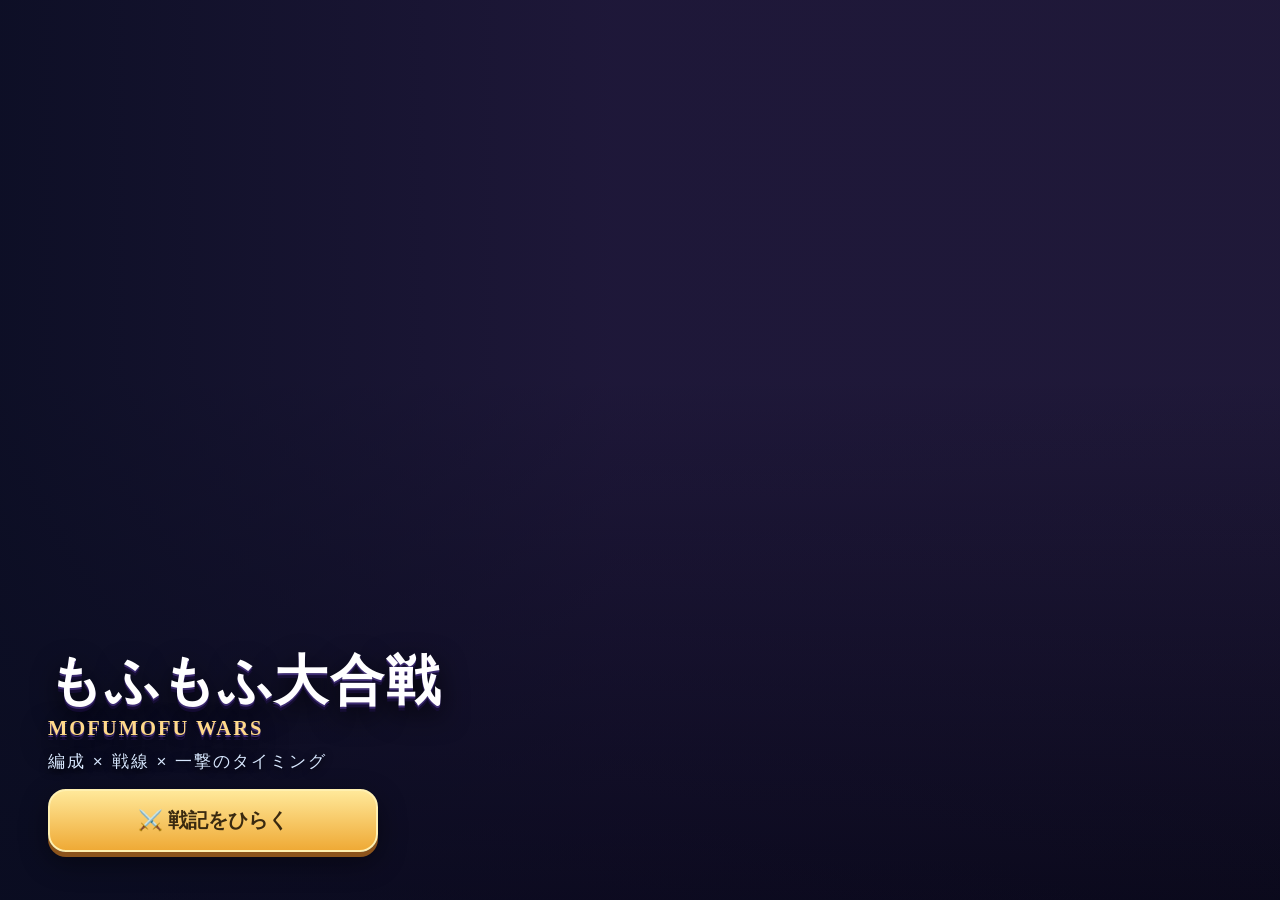
==== commit ebe03dc0: "Add files via upload" ====
--- a/mofu-wars/index.html
+++ b/mofu-wars/index.html
@@ -47,17 +47,37 @@
 .small{font-size:12px;color:#c3bada;line-height:1.5;}
 
 /* ---------- タイトル ---------- */
-#s-title{background:#241c3f url('battle-worlds.webp') 0 0/200% 200% no-repeat;align-items:center;justify-content:center;isolation:isolate;}
-#s-title:before{content:"";position:absolute;inset:0;background:linear-gradient(180deg,rgba(30,17,55,.18),rgba(21,13,39,.86));z-index:-1;}
-#s-title .logo{font-size:min(11vw,46px);font-weight:bold;text-align:center;line-height:1.25;
-  text-shadow:0 3px 0 #6b4bb0,0 6px 14px rgba(0,0,0,.75);animation:logoFloat 2.8s ease-in-out infinite;}
-#s-title .logo small{display:block;font-size:.38em;color:#ffd98a;margin-top:6px;letter-spacing:2px;}
-#s-title .cats{font-size:min(13vw,54px);margin:18px 0 22px;letter-spacing:-4px;}
-
-/* ---------- ホーム ---------- */
-.menu{display:grid;grid-template-columns:1fr 1fr;gap:10px;margin-top:6px;}
-.menu .btn{flex-direction:column;gap:2px;padding:18px 8px;font-size:16px;}
-.menu .btn i{font-style:normal;font-size:30px;}
+#s-title{background:#241c3f url('mofu-war-v5-hero.webp') center/cover no-repeat;align-items:flex-start;justify-content:flex-end;padding:clamp(18px,4vw,48px);isolation:isolate;}
+#s-title:before{content:"";position:absolute;inset:0;background:linear-gradient(90deg,rgba(10,13,34,.86) 0%,rgba(16,13,42,.30) 48%,rgba(10,9,28,.18)),linear-gradient(0deg,rgba(9,8,25,.92),transparent 58%);z-index:-1;}
+#s-title .logo{font-family:Georgia,"Hiragino Mincho ProN",serif;font-size:min(10vw,54px);font-weight:900;text-align:left;line-height:1.1;letter-spacing:.03em;
+  text-shadow:0 2px 0 #3d2b71,0 5px 0 #160e34,0 10px 28px rgba(0,0,0,.9);animation:logoFloat 3.6s ease-in-out infinite;}
+#s-title .logo small{display:block;font-size:.38em;color:#ffd98a;margin-top:6px;letter-spacing:2px;}
+#s-title .cats{font-size:clamp(11px,2.8vw,17px);margin:10px 0 16px;letter-spacing:.12em;color:#d8e8ff;text-shadow:0 2px 8px #000;}
+#s-title .btn.big{min-width:min(84vw,330px);border:2px solid #fff0b0;background:linear-gradient(180deg,#ffe899,#efaa36);box-shadow:0 5px 0 #8c541c,0 10px 28px rgba(0,0,0,.45)}
+
+/* ---------- ホーム ---------- */
+#s-home{background:#151027 url('mofu-base-v5.webp') center/cover no-repeat;}
+#s-home:after{content:"";position:absolute;inset:0;z-index:0;background:linear-gradient(90deg,rgba(13,10,29,.95),rgba(15,13,35,.78) 52%,rgba(9,12,28,.48)),linear-gradient(0deg,rgba(10,8,24,.78),transparent 62%);pointer-events:none}
+#s-home>.hdr,#s-home>.body{position:relative;z-index:1}
+#s-home .body{display:grid;grid-template-columns:minmax(390px,1.15fr) minmax(300px,.85fr);grid-template-areas:"menu status" "menu how" "menu tools";gap:10px;align-content:start;padding:clamp(10px,2vw,22px)}
+.menu{display:grid;grid-template-columns:1fr 1fr;gap:10px;margin-top:6px;}
+.menu .btn{position:relative;overflow:hidden;flex-direction:column;gap:2px;padding:18px 8px;font-size:16px;border:1px solid rgba(255,255,255,.6);}
+.menu .btn:before{content:"";position:absolute;inset:-80% 45% -80% -60%;transform:rotate(20deg);background:linear-gradient(90deg,transparent,rgba(255,255,255,.38),transparent);transition:transform .45s}
+.menu .btn:active:before{transform:translateX(210%) rotate(20deg)}
+.menu .btn i{font-style:normal;font-size:30px;}
+.menu .btn small{font-size:10px;line-height:1.3;opacity:.7;font-weight:700;letter-spacing:.08em}
+#s-home .menu{grid-area:menu;align-content:stretch;margin:0}
+#s-home .menu .btn{min-height:clamp(104px,17vh,150px);font-size:19px;background:linear-gradient(145deg,rgba(255,230,145,.96),rgba(237,158,43,.95));backdrop-filter:blur(4px)}
+#s-home .menu .btn.sub{background:linear-gradient(145deg,rgba(224,230,255,.94),rgba(118,136,211,.94))}
+#s-home .menu .btn i{font-size:clamp(32px,5vw,48px)}
+#s-home .homeStatus{grid-area:status}.homeHow{grid-area:how}.homeTools{grid-area:tools}
+#s-home .card{margin:0;background:linear-gradient(135deg,rgba(32,25,62,.93),rgba(53,40,87,.82));border-color:rgba(151,132,205,.66);box-shadow:0 10px 30px rgba(0,0,0,.22);backdrop-filter:blur(5px)}
+@media(max-width:720px){
+  #s-home .body{display:block}
+  #s-home .menu{margin-bottom:10px}
+  #s-home .menu .btn{min-height:94px}
+  #s-home .card{margin-bottom:10px}
+}
 
 /* ---------- マップ ---------- */
 .chtabs{display:flex;gap:6px;margin-bottom:10px;flex-wrap:wrap;}
@@ -84,9 +104,11 @@
 .ucard{background:#2e2650;border:2px solid #4b3d7a;border-radius:12px;padding:8px;position:relative;}
 .ucard.indeck{border-color:#ffd24d;box-shadow:0 0 0 2px rgba(255,210,77,.28);}
 .ucard.locked{opacity:.42;}
-.ucard .row1{display:flex;align-items:center;gap:8px;}
-.ucard .em{font-size:30px;line-height:1;}
-.ucard .nm{font-size:14px;font-weight:bold;}
+.ucard .row1{display:flex;align-items:center;gap:8px;}
+.ucard .em{font-size:30px;line-height:1;}
+.unitPortrait{position:relative;flex:0 0 62px;width:62px;height:54px;background-repeat:no-repeat;background-size:400% 200%;background-position:0 0;filter:drop-shadow(0 4px 4px rgba(0,0,0,.38))}
+.unitPortrait .evCrown{position:absolute;left:-4px;top:-7px;font-size:17px;filter:drop-shadow(0 2px 2px #000)}
+.ucard .nm{font-size:14px;font-weight:bold;}
 .ucard .lv{font-size:11px;color:#ffd98a;}
 .ucard .tags{font-size:10px;color:#b9aee0;margin-top:3px;line-height:1.4;}
 .ucard .acts{display:flex;gap:5px;margin-top:7px;}
@@ -107,18 +129,41 @@
 .unitFilters{display:flex;gap:6px;overflow-x:auto;padding:2px 1px 8px;-webkit-overflow-scrolling:touch}.unitFilters .btn{flex:0 0 auto;padding:7px 11px;font-size:11px}.unitFilters .btn.on{background:linear-gradient(#67d6df,#368da5);box-shadow:0 3px 0 #1f6175}.unitCount{font-size:11px;color:#cff7ff;margin:0 0 7px;text-align:right}
 
 /* ---------- ガチャ ---------- */
-#gachaBox{text-align:center;}
-.gcard{margin:14px auto;width:min(78vw,270px);border-radius:18px;padding:20px 12px;
-  background:linear-gradient(#4b3d7a,#2e2650);border:3px solid #6f5cb0;}
-.gcard.r2{background:linear-gradient(#7a5aa8,#3a2560);border-color:#d59bff;box-shadow:0 0 26px rgba(213,155,255,.55);}
-.gcard.r3{background:linear-gradient(#b07a2a,#6b3c10);border-color:#ffdb6b;box-shadow:0 0 34px rgba(255,219,107,.7);}
-.gcard .em{font-size:74px;line-height:1;}
+#s-gacha{background:#110d29 url('mofu-gacha-v5.webp') center/cover no-repeat;isolation:isolate}
+#s-gacha:after{content:"";position:absolute;inset:0;z-index:-1;background:linear-gradient(90deg,rgba(10,8,28,.78),rgba(17,10,42,.28),rgba(10,8,28,.78)),linear-gradient(0deg,rgba(9,7,24,.94),transparent 58%)}
+#s-gacha>.hdr{background:linear-gradient(rgba(43,32,82,.96),rgba(27,20,58,.93))}
+#gachaBox{text-align:center;position:relative}
+#gachaBox>.card{background:linear-gradient(135deg,rgba(32,24,70,.91),rgba(57,38,99,.82));border-color:rgba(161,127,229,.7);backdrop-filter:blur(7px);box-shadow:0 14px 38px rgba(0,0,0,.35)}
+.gcard{margin:14px auto;width:min(78vw,270px);border-radius:18px;padding:20px 12px;
+  background:linear-gradient(#4b3d7a,#2e2650);border:3px solid #6f5cb0;position:relative;overflow:hidden;animation:gachaReveal .62s cubic-bezier(.18,.89,.28,1.3) both;box-shadow:0 18px 42px rgba(0,0,0,.5)}
+.gcard:before{content:"";position:absolute;inset:-90% 32%;transform:rotate(18deg);background:linear-gradient(90deg,transparent,rgba(255,255,255,.58),transparent);animation:gachaShine 1s .22s ease both;pointer-events:none}
+.gcard.r2{background:linear-gradient(#7a5aa8,#3a2560);border-color:#d59bff;box-shadow:0 0 26px rgba(213,155,255,.55);}
+.gcard.r3{background:radial-gradient(circle at 50% 18%,#fff0a1,#b97822 37%,#4d286a 100%);border-color:#fff3a4;box-shadow:0 0 22px #fff,0 0 58px rgba(255,210,74,.9);animation:gachaLegendReveal .85s cubic-bezier(.16,.84,.23,1.2) both;}
+.gcard.r3:after{content:"";position:absolute;inset:-70%;z-index:0;opacity:.22;background:repeating-conic-gradient(from 0deg,rgba(255,255,255,.75) 0 7deg,transparent 7deg 18deg);animation:legendSpin 5s linear infinite;pointer-events:none}
+.gcard.r3>*{position:relative;z-index:1}
+.gcard .em{font-size:74px;line-height:1;}
+.gportrait{width:180px;height:140px;margin:-22px auto -4px;background-repeat:no-repeat;background-size:400% 200%;background-position:0 0;filter:drop-shadow(0 8px 8px rgba(0,0,0,.42))}
 .gcard .nm{font-size:20px;font-weight:bold;margin-top:6px;}
 .gcard .rr{font-size:12px;color:#ffe6a8;margin-top:3px;letter-spacing:2px;}
 .ginfo{display:grid;grid-template-columns:repeat(3,1fr);gap:5px;margin-top:8px;}
 .ginfo span{background:#1d1735;border:1px solid #574885;border-radius:9px;padding:7px 3px;font-size:11px;color:#e8e2ff;}
 .pity{margin:8px 0 3px;padding:9px;border-radius:11px;background:linear-gradient(90deg,#33275b,#4b3478);font-size:12px;line-height:1.6;}
 .learnbox{margin-top:9px;padding:9px;border:1px solid #5caa93;border-radius:11px;background:rgba(48,123,98,.22);font-size:12px;color:#cffff0;}
+.summonStage{width:min(78vw,310px);height:230px;margin:12px auto;position:relative;display:grid;place-items:center;overflow:hidden;border-radius:28px;background:radial-gradient(circle,rgba(202,184,255,.32),rgba(64,37,122,.24) 42%,transparent 70%)}
+.summonStage .ring{position:absolute;width:128px;height:128px;border:4px solid rgba(173,226,255,.86);border-radius:50%;box-shadow:0 0 24px #8c6cff,inset 0 0 24px #65d9ff;animation:summonRing .8s linear infinite}
+.summonStage .ring.r2{width:185px;height:185px;border-style:dashed;border-color:#ffd76f;animation-direction:reverse;animation-duration:1.25s}
+.summonStage .egg{font-size:78px;filter:drop-shadow(0 0 18px #bc9cff);animation:summonEgg .46s ease-in-out infinite alternate}
+.summonStage .summonTxt{position:absolute;bottom:15px;font-size:14px;font-weight:900;letter-spacing:.18em;color:#fff4bc;text-shadow:0 2px 8px #000}
+#s-gacha.summonRare{animation:gachaScreenRare .55s ease}
+#s-gacha.summonLegend #gachaResult:before{content:"";position:fixed;inset:0;z-index:9;pointer-events:none;background:radial-gradient(circle,rgba(255,255,255,.98),rgba(255,218,80,.58) 32%,transparent 68%);animation:legendFlash .85s ease both}
+@keyframes summonRing{to{transform:rotate(360deg) scale(1.04)}}
+@keyframes summonEgg{to{transform:translateY(-9px) scale(1.07);filter:drop-shadow(0 0 32px #fff)}}
+@keyframes gachaReveal{0%{opacity:0;transform:translateY(46px) scale(.42) rotate(-5deg)}62%{opacity:1;transform:translateY(-7px) scale(1.07) rotate(1deg)}100%{transform:none}}
+@keyframes gachaShine{from{transform:translateX(-170%) rotate(18deg)}to{transform:translateX(170%) rotate(18deg)}}
+@keyframes gachaScreenRare{20%{filter:brightness(1.75)}45%{transform:translateX(-4px)}70%{transform:translateX(4px)}}
+@keyframes gachaLegendReveal{0%{opacity:0;transform:scale(.12) rotate(-18deg)}45%{opacity:1;transform:scale(1.18) rotate(2deg)}70%{transform:scale(.96) rotate(-1deg)}100%{transform:none}}
+@keyframes legendSpin{to{transform:rotate(360deg)}}
+@keyframes legendFlash{0%{opacity:0}18%{opacity:1}100%{opacity:0}}
 
 /* ---------- 戦略情報 ---------- */
 .role{display:inline-flex;align-items:center;padding:2px 7px;border-radius:999px;background:#15112a;border:1px solid #7564a7;color:#eee8ff;font-size:10px;margin-right:3px;}
@@ -136,7 +181,7 @@
 
 /* ---------- バトル ---------- */
 #s-battle{background:#0e0a1c;}
-.bhdr{flex:0 0 auto;padding:4px 6px;padding-top:calc(4px + env(safe-area-inset-top));background:#1a1430;}
+.bhdr{flex:0 0 auto;padding:5px 7px;padding-top:calc(5px + env(safe-area-inset-top));background:linear-gradient(180deg,#221b3c,#100c21);border-bottom:1px solid #7664a8;box-shadow:0 5px 18px rgba(0,0,0,.42);z-index:3;}
 .hprow{display:flex;align-items:center;gap:6px;font-size:11px;}
 .hpbar{flex:1;height:12px;background:#000;border:1px solid #4b3d7a;border-radius:7px;overflow:hidden;position:relative;}
 .hpbar > i{display:block;height:100%;transition:width .12s linear;}
@@ -150,23 +195,39 @@
 /* min-height:0 が ないと canvas の じつサイズ ぶん のびて
    したの ユニットボタンが がめんの そとに おしだされる */
 #cv{flex:1 1 0;min-height:0;display:block;width:100%;background:#87ceeb;touch-action:none;}
-.bfoot{flex:0 0 auto;background:#1a1430;padding:5px 4px;padding-bottom:calc(5px + env(safe-area-inset-bottom));}
+.bfoot{flex:0 0 auto;background:linear-gradient(180deg,#161029,#241a40);padding:7px 5px;padding-bottom:calc(7px + env(safe-area-inset-bottom));border-top:1px solid #7664a8;box-shadow:0 -7px 20px rgba(0,0,0,.38);z-index:3;}
 .deckrow{display:grid;grid-template-columns:repeat(5,1fr);gap:4px;}
-.ubtn{position:relative;background:#3a2f5c;border:2px solid #6f5cb0;border-radius:10px;
-  padding:3px 1px 2px;font-family:inherit;color:#fff;overflow:hidden;min-height:52px;}
-.ubtn .em{font-size:22px;line-height:1.05;display:block;}
+.ubtn{position:relative;background:radial-gradient(circle at 50% 15%,#61518f,#2c234c 72%);border:2px solid #8e7ac9;border-radius:12px;
+  padding:4px 1px 3px;font-family:inherit;color:#fff;overflow:hidden;min-height:58px;box-shadow:inset 0 1px 0 rgba(255,255,255,.22),0 3px 0 #110d24;}
+.ubtn:active{transform:translateY(2px);box-shadow:inset 0 1px 0 rgba(255,255,255,.2),0 1px 0 #110d24}
+.ubtn .em{font-size:24px;line-height:1.05;display:block;filter:drop-shadow(0 2px 2px rgba(0,0,0,.55));}
+.deckSprite{display:block;width:44px;height:34px;margin:-2px auto 0;background-repeat:no-repeat;background-size:400% 200%;background-position:0 0;filter:drop-shadow(0 2px 2px rgba(0,0,0,.62))}
+.ubtn .uname{display:block;max-width:100%;overflow:hidden;text-overflow:ellipsis;white-space:nowrap;font-size:8px;color:#e9e2ff;line-height:1.1}
+.ubtn .roleDot{position:absolute;left:3px;top:2px;font-size:10px;z-index:2}
 .ubtn .cost{font-size:10px;color:#ffe08a;display:block;line-height:1.2;}
 .ubtn .cool{position:absolute;left:0;bottom:0;width:100%;background:rgba(0,0,0,.62);pointer-events:none;}
-.ubtn.no{filter:grayscale(.75) brightness(.65);}
-.ubtn.cannon{background:linear-gradient(#ff9a5a,#d2472a);border-color:#ffcf8a;}
+.ubtn.no{filter:grayscale(.75) brightness(.65);}
+.ubtn.cannon{background:linear-gradient(#ff9a5a,#d2472a);border-color:#ffcf8a;}
+.ubtn.cannon.ready{animation:cannonReady 1.05s ease-in-out infinite;border-color:#fff2a8;box-shadow:0 0 22px rgba(255,224,90,.82),inset 0 1px 0 rgba(255,255,255,.5)}
+@keyframes cannonReady{50%{transform:translateY(-3px) scale(1.035);filter:brightness(1.2)}}
+.battleCallout{position:absolute;top:74px;left:50%;z-index:4;transform:translate(-50%,-16px) scale(.8);opacity:0;pointer-events:none;padding:5px 14px;border:1px solid rgba(255,255,255,.75);border-radius:999px;background:linear-gradient(90deg,rgba(27,20,55,.88),rgba(66,46,111,.92));font-size:12px;font-weight:900;letter-spacing:.08em;text-shadow:0 2px 2px #000;transition:opacity .18s,transform .18s}
+.battleCallout.on{opacity:1;transform:translate(-50%,0) scale(1)}
 .btop{display:flex;gap:4px;margin-bottom:4px;}
 .btop .mini{flex:0 0 auto;background:#3a2f5c;border:2px solid #6f5cb0;border-radius:9px;
   padding:4px 9px;font-family:inherit;color:#fff;font-size:12px;white-space:nowrap;}
 /* せまい がめんでは ステージめいだけ ちぢめる（ボタンは ちぢめない） */
 #stgName{flex:0 1 auto;min-width:0;overflow:hidden;text-overflow:ellipsis;}
 /* ちいさい がめんでは ステージめいは マップで みれば よいので しまう */
-@media (max-width:359px){ #stgName{display:none;} }
-.btop .mini.on{background:linear-gradient(#ffe08a,#ffb43d);color:#3a2a10;border-color:#ffe08a;}
+@media (max-width:359px){ #stgName{display:none;} }
+.btop .mini.on{background:linear-gradient(#ffe08a,#ffb43d);color:#3a2a10;border-color:#ffe08a;}
+@media (orientation:portrait) and (max-width:560px){
+  #s-title{background-position:57% center;padding:16px;justify-content:flex-end}
+  #s-title:before{background:linear-gradient(0deg,rgba(9,8,25,.96) 0%,rgba(9,8,25,.38) 55%,rgba(9,8,25,.1))}
+  #s-title .logo{text-align:center;width:100%;font-size:min(12vw,52px)}
+  #s-title .cats{text-align:center;width:100%}
+  #s-title .btn.big{align-self:center}
+  .battleCallout{top:94px}
+}
 
 /* ---------- オーバーレイ ---------- */
 .ov{position:absolute;inset:0;background:rgba(12,8,24,.86);display:none;
@@ -199,11 +260,10 @@
 <div id="app">
 
   <!-- ===== タイトル ===== -->
-  <div class="screen on" id="s-title">
-    <div class="logo">もふもふ大合戦<small>MOFUMOFU WARS</small></div>
-    <div class="cats">🐱🥚🐰🐻🐦🐸</div>
-    <button class="btn big" id="btnStart">▶ はじめる</button>
-    <div class="small" style="margin-top:18px;text-align:center;">タップしてあそぼう</div>
+  <div class="screen on" id="s-title">
+    <div class="logo">もふもふ大合戦<small>MOFUMOFU WARS</small></div>
+    <div class="cats">編成 × 戦線 × 一撃のタイミング</div>
+    <button class="btn big" id="btnStart">⚔️ 戦記をひらく</button>
   </div>
 
   <!-- ===== ホーム ===== -->
@@ -214,17 +274,17 @@
     </div>
     <div class="body">
       <div class="menu">
-        <button class="btn big" data-go="map"><i>🗺️</i>ぼうけん</button>
-        <button class="btn big sub" data-go="gacha"><i>🎁</i>ガチャ</button>
-        <button class="btn big sub" data-go="units"><i>🐾</i>もふもふ</button>
-        <button class="btn big sub" data-go="upg"><i>⚙️</i>きょうか</button>
-      </div>
-      <div class="card" style="margin-top:12px;">
-        <h2 class="sec">いま の ようす</h2>
-        <div class="small" id="homeInfo"></div>
-      </div>
-      <div class="card">
-        <h2 class="sec">あそびかた</h2>
+        <button class="btn big" data-go="map"><i>🗺️</i>ぼうけん<small>6章・60の戦場</small></button>
+        <button class="btn big sub" data-go="gacha"><i>🎁</i>召喚<small>新しい戦力との出会い</small></button>
+        <button class="btn big sub" data-go="units"><i>🐾</i>部隊編成<small>役割と能力を組み合わせる</small></button>
+        <button class="btn big sub" data-go="upg"><i>⚙️</i>軍備強化<small>基地・砲台・仲間を育成</small></button>
+      </div>
+      <div class="card homeStatus">
+        <h2 class="sec">COMMAND STATUS</h2>
+        <div class="small" id="homeInfo"></div>
+      </div>
+      <div class="card homeHow">
+        <h2 class="sec">TACTICAL GUIDE</h2>
         <div class="small">
           ①したのボタンをおすと なかまが でてくるよ（おかねがいる）<br>
           ②なかまは かってに あるいて たたかうよ<br>
@@ -233,7 +293,7 @@
           ⑤かったら ✨キラキラ で なかまを つよくしよう
         </div>
       </div>
-      <div style="text-align:center;margin-top:6px;">
+      <div class="homeTools" style="text-align:center;">
         <button class="btn sub" id="btnSaveCare">💾 セーブあんしん</button>
         <button class="btn dim" id="btnReset">さいしょから やりなおす</button>
       </div>
@@ -305,7 +365,7 @@
   </div>
 
   <!-- ===== バトル ===== -->
-  <div class="screen" id="s-battle">
+  <div class="screen" id="s-battle">
     <div class="bhdr">
       <div class="btop">
         <button class="mini" id="btnQuit">🏳️ やめる</button>
@@ -324,8 +384,9 @@
         <span style="font-size:14px;">💰</span>
         <div class="mbar"><i id="mFill"></i><b id="mText"></b></div>
       </div>
-    </div>
-    <canvas id="cv"></canvas>
+    </div>
+    <div class="battleCallout" id="battleCallout"></div>
+    <canvas id="cv"></canvas>
     <div class="bfoot">
       <div class="deckrow" id="deckRow"></div>
     </div>
@@ -582,7 +643,7 @@
 /* =========================================================================
    セーブデータ
    ========================================================================= */
-var SAVE_SCHEMA=1, APP_BUILD="2026.07.22.6";
+var SAVE_SCHEMA=1, APP_BUILD="2026.07.23.13";
 var SKEY="mofu-wars-save-2", OLDKEY="mofu-wars-save-1", LINKKEY="asobi-mofu-link-v1";
 var SLOTA="mofu-wars-slot-a", SLOTB="mofu-wars-slot-b", HEADKEY="mofu-wars-slot-head";
 var RECENTKEY="mofu-wars-recovery-recent", DAYKEY="mofu-wars-recovery-day", RESCUEKEY="mofu-wars-recovery-before-import", MIGRATEKEY="mofu-wars-recovery-before-migration", BACKMETA="mofu-wars-recovery-meta";
@@ -929,7 +990,7 @@
     var canLv=lv<LVMAX && S.star>=lvCost(lv);
     var canEv=!ev && lv>=10 && S.egg>=1;
     html+='<div class="ucard'+(ind?" indeck":"")+'" data-u="'+u.id+'">'+
-      '<div class="row1"><div class="em">'+(ev?"👑":"")+st.e+'</div>'+
+      '<div class="row1"><div class="unitPortrait" style="background-image:url(mofu-sprite-'+u.id+'.webp)">'+(ev?'<span class="evCrown">👑</span>':'')+'</div>'+
         '<div style="flex:1;min-width:0;"><div class="nm">'+st.n+'</div>'+
         '<div class="lv">Lv.'+lv+(lv>=LVMAX?" MAX":"")+'</div></div></div>'+
       '<div class="tags"><span class="role">'+ri.e+' '+ri.n+'</span>'+(si?'<span class="skilltag" title="'+si.d+'">'+si.e+' '+si.n+'</span>':'')+' 💰'+st.cost+' ／ ❤️'+fmt(st.hp)+' ／ ⚔️'+fmt(st.atk)+(st.area?" はんい":"")+'</div>'+ 
@@ -1047,7 +1108,13 @@
   $("#learnLink").innerHTML="📚 学習でもらったチケット：<b>"+(S.learningClaimed||0)+"枚</b><br><span class='small'>同じサイト内の「あそびのくに」と自動連携します。</span>";
 }
 $("#btnGacha").addEventListener("click",function(){
+  if(this.getAttribute("data-busy")==="1") return;
   if(S.ticket<1){ toast("🎫チケットが ないよ（ぼうけんで もらえる）"); return; }
+  var gachaBtn=this;
+  gachaBtn.setAttribute("data-busy","1");
+  gachaBtn.disabled=true;
+  $("#gachaResult").innerHTML='<div class="summonStage"><i class="ring"></i><i class="ring r2"></i><div class="egg">🔮</div><div class="summonTxt">しょうかん じゅんび…</div></div>';
+  chord([196,294,392],0.2);
   S.ticket--;
   var p=gachaPool(), g=S.gacha, i, filtered=[], reason="";
   if(g.noSuper>=19){
@@ -1078,16 +1145,34 @@
   save(); drawWallets(); drawGachaInfo();
 
   var rr=pick.g===3?"★★★ ちょうレア":(pick.g===2?"★★ レア":"★ ノーマル");
-  $("#gachaResult").innerHTML=
-    '<div class="gcard pop r'+pick.g+'"><div class="em">'+pick.e+'</div>'+
-    '<div class="nm">'+pick.n+'</div><div class="rr">'+rr+'</div>'+
-    '<div class="small" style="margin-top:8px;color:#fff;">'+pick.desc+'</div>'+
-    '<div class="small" style="margin-top:6px;">'+
+  var artIds={tako:1,same:1,robo:1,fuku:1,panda:1,hari:1,kame:1,ryu:1,uni:1,lion:1,majo:1,hoshi:1,niji:1,fenix:1,lumina:1,sol:1,tanuki:1,haku:1,komet:1};
+  var portraitHtml=artIds[pick.id]?'<div class="gportrait" style="background-image:url(mofu-sprite-'+pick.id+'.webp)"></div>':'<div class="em">'+pick.e+'</div>';
+  var resultHtml=
+    '<div class="gcard pop r'+pick.g+'">'+portraitHtml+
+    '<div class="nm">'+pick.n+'</div><div class="rr">'+rr+'</div>'+
+    '<div class="small" style="margin-top:8px;color:#fff;">'+pick.desc+'</div>'+
+    '<div class="small" style="margin-top:6px;">'+
       (dup? resultText : "🎉 あたらしい なかま！")+(reason?'<br><b style="color:#ffe08a">'+reason+'</b>':"")+'</div></div>';
-  if(pick.g===3) chord([523,659,784,1047,1319],0.22);
-  else if(pick.g===2) chord([523,659,784],0.18);
-  else beep(600,0.12,"triangle");
-});
+  setTimeout(function(){
+    $("#gachaResult").innerHTML=resultHtml;
+    if(pick.g>=2){
+      $("#s-gacha").classList.remove("summonRare");
+      void $("#s-gacha").offsetWidth;
+      $("#s-gacha").classList.add("summonRare");
+    }
+    if(pick.g===3){
+      $("#s-gacha").classList.remove("summonLegend");
+      void $("#s-gacha").offsetWidth;
+      $("#s-gacha").classList.add("summonLegend");
+      setTimeout(function(){$("#s-gacha").classList.remove("summonLegend");},1100);
+    }
+    if(pick.g===3) chord([523,659,784,1047,1319],0.22);
+    else if(pick.g===2) chord([523,659,784],0.18);
+    else beep(600,0.12,"triangle");
+    gachaBtn.removeAttribute("data-busy");
+    gachaBtn.disabled=false;
+  },820);
+});
 
 /* =========================================================================
    バトル
@@ -1095,6 +1180,27 @@
 var cv=$("#cv"), ctx=cv.getContext("2d");
 var battleWorldImg=new Image(); battleWorldImg.src="battle-worlds.webp";
 var battleWorldImg2=new Image(); battleWorldImg2.src="battle-worlds-2.webp";
+var battleImpactImg=new Image(); battleImpactImg.src="battle-impact-v12.webp";
+var battleBasesImg=new Image(); battleBasesImg.src="battle-bases-v13.webp";
+var BATTLE_SPRITES={};
+function loadBattleSprite(id,facing){
+  var im=new Image();im.src="mofu-sprite-"+id+".webp";BATTLE_SPRITES[id]={img:im,facing:facing||1};
+}
+loadBattleSprite("mofu",1);loadBattleSprite("tama",1);loadBattleSprite("usa",1);
+loadBattleSprite("hachi",-1);loadBattleSprite("doron",-1);
+loadBattleSprite("buta",-1);loadBattleSprite("nezu",-1);loadBattleSprite("hebi",-1);
+loadBattleSprite("kyojin",-1);loadBattleSprite("dragon",-1);loadBattleSprite("oni",-1);
+loadBattleSprite("majin",-1);loadBattleSprite("gearboss",-1);loadBattleSprite("whale",-1);
+loadBattleSprite("ryu",1);loadBattleSprite("uni",1);loadBattleSprite("lion",1);loadBattleSprite("majo",1);
+loadBattleSprite("hoshi",1);loadBattleSprite("niji",1);loadBattleSprite("fenix",1);
+loadBattleSprite("lumina",1);loadBattleSprite("sol",1);loadBattleSprite("tanuki",1);
+loadBattleSprite("haku",1);loadBattleSprite("komet",1);
+loadBattleSprite("tako",1);loadBattleSprite("same",1);loadBattleSprite("robo",1);loadBattleSprite("fuku",1);
+loadBattleSprite("panda",1);loadBattleSprite("hari",1);loadBattleSprite("kame",1);
+loadBattleSprite("kuma",1);loadBattleSprite("tori",1);loadBattleSprite("kaeru",1);loadBattleSprite("pen",1);
+loadBattleSprite("kitsu",1);loadBattleSprite("risu",1);loadBattleSprite("kapu",1);loadBattleSprite("luna",1);
+loadBattleSprite("mogu",1);loadBattleSprite("goat",1);loadBattleSprite("otter",1);loadBattleSprite("koala",1);
+loadBattleSprite("shika",1);loadBattleSprite("hamu",1);
 var GY=0, DPR=1, TIMELIMIT=300;
 /* みちのりの ながさは ステージごと（B.field）。よみやすさの ための ちかみち */
 function FLD(){ return B? B.field : 2600; }
@@ -1118,7 +1224,9 @@
     n:st.n, e:st.e, col:st.c,
     hp:st.hp, max:st.hp, atk:st.atk, rng:st.rng, spd:st.spd, baseSpd:st.spd,
     ivl:st.ivl, area:st.area, kbLeft:st.kb, kbAt:st.hp/(st.kb+1),
-    ev:st.ev||0, x:0, t:0, kbT:0, hitT:0, dead:0, boss:st.boss||0, w:st.w||0,
+    ev:st.ev||0, x:0, t:0, kbT:0, hitT:0, dead:0, deadT:0, boss:st.boss||0, w:st.w||0,
+    phase:"advance", phaseT:0, phaseMax:0, phaseKind:"", phaseTarget:null, phaseBase:0,
+    stride:Math.random()*6.283, deathSpin:0, deathV:0,
     sz: st.sz||1, skill:st.skill||def.skill||"", shieldHits:(st.skill||def.skill)==="shield"?3:0,
     slowT:0, stunT:0,
     /* かさなっても みわけが つくよう おくゆき（たてに すこし ずらす） */
@@ -1142,10 +1250,13 @@
     stg:s, t:0, over:0, speed:1,
     money:moneyStart(), mmax:moneyMax(), rate:moneyRate(),
     my:castleHp(), myMax:castleHp(), en:s.ebase, enMax:s.ebase,
-    allies:[], enemies:[], fx:[],
+    allies:[], enemies:[], fx:[], shots:[],
     q:queue, qi:0, cool:{}, cannonT:cannonCd(), cannonMax:cannonCd(),
-    cam:0, camAuto:true, dragging:false, dragX:0, dragCam:0, shake:0,
-    field:s.field, zoom:1, wide:0, brainUsed:0, brainBoost:0
+    cam:0, camAuto:true, dragging:false, dragX:0, dragCam:0, shake:0,
+    cannonFlash:0, cannonRecoil:0, baseHitMe:0, baseHitEn:0,
+    field:s.field, zoom:1, wide:0, brainUsed:0, brainBoost:0,
+    hitStop:0, flash:0, rt:0, bossIntro:0, bossName:"", bossDefeat:0, bossDefeatX:0,
+    baseBreak:0, baseBreakSide:0, pendingResult:0
   };
   for(i=0;i<S.deck.length;i++) B.cool[S.deck[i]]=0;
 
@@ -1165,19 +1276,26 @@
   actx();
 }
 
-function buildDeckRow(){
+function buildDeckRow(){
   var html="",i;
   for(i=0;i<S.deck.length;i++){
     var id=S.deck[i], st=stats(id);
-    html+='<button class="ubtn" data-sp="'+id+'"><span class="em">'+(st.ev?"👑":"")+st.e+'</span>'+
-          '<span class="cost">💰'+st.cost+'</span><span class="cool" id="cool-'+id+'" style="height:0%"></span></button>';
+    var ri=ROLEINFO[ROLES[id]||"rush"];
+    html+='<button class="ubtn" data-sp="'+id+'" aria-label="'+st.n+'を出撃"><span class="roleDot">'+ri.e+'</span><span class="deckSprite" style="background-image:url(mofu-sprite-'+id+'.webp)"></span>'+
+          '<span class="uname">'+st.n+'</span><span class="cost">💰'+st.cost+'</span><span class="cool" id="cool-'+id+'" style="height:0%"></span></button>';
   }
   html+='<button class="ubtn cannon" id="btnCannon"><span class="em">💥</span>'+
         '<span class="cost" id="cannonTxt">ほう</span>'+
         '<span class="cool" id="cool-cannon" style="height:0%"></span></button>';
   $("#deckRow").innerHTML=html;
-  $("#deckRow").style.gridTemplateColumns="repeat("+(S.deck.length+1)+",1fr)";
-}
+  $("#deckRow").style.gridTemplateColumns="repeat("+(S.deck.length+1)+",1fr)";
+}
+var calloutTimer=0;
+function battleCallout(text,tone){
+  var el=$("#battleCallout"); if(!el)return;
+  el.textContent=text;el.className="battleCallout on"+(tone?" "+tone:"");
+  clearTimeout(calloutTimer);calloutTimer=setTimeout(function(){el.className="battleCallout";},900);
+}
 
 $("#deckRow").addEventListener("click",function(ev){
   if(!B||B.over) return;
@@ -1195,19 +1313,23 @@
   e.x=70+Math.random()*10;
   B.allies.push(e);
   B.fx.push({k:"deploy",x:e.x,t:0,col:UMAP[id].c});
+  battleCallout(st.n+"　出撃！","ally");
   beep(760,0.07,"triangle",0.06);
 }
 function fireCannon(){
-  if(B.cannonT>0){ beep(180,0.09,"sawtooth",0.05); return; }
-  B.cannonT=B.cannonMax;
-  var d=cannonDmg(),i;
+  if(B.cannonT>0){ beep(180,0.09,"sawtooth",0.05); return; }
+  B.cannonT=B.cannonMax;
+  B.cannonFlash=0.62;B.cannonRecoil=0.38;
+  var d=cannonDmg(),i;
   for(i=0;i<B.enemies.length;i++){
     var e=B.enemies[i];
     hit(e,d);
     e.kbT=0.55; e.kbV=170;
   }
-  B.shake=14;
-  B.fx.push({k:"wave",x:0,t:0});
+  B.shake=14;
+  B.fx.push({k:"wave",x:0,t:0});
+  B.fx.push({k:"cannonFire",x:70,t:0});
+  battleCallout("ROYAL CANNON!","cannon");
   beep(120,0.28,"sawtooth",0.12);
   setTimeout(function(){ beep(70,0.35,"sawtooth",0.1); },60);
 }
@@ -1295,18 +1417,34 @@
   if(src&&src.skill==="slow"&&Math.random()<0.30){ e.slowT=Math.max(e.slowT,2.5); B.fx.push({k:"slow",x:e.x,t:0}); }
   if(src&&src.skill==="stun"&&Math.random()<0.20){ e.stunT=Math.max(e.stunT,0.75); B.fx.push({k:"stun",x:e.x,t:0}); }
   if(special) B.fx.push({k:special,x:e.x,t:0});
-  e.hp-=dmg; e.hitT=0.12;
-  B.fx.push({k:"dmg",x:e.x,y:0,v:dmg,t:0,side:e.side});
-  B.fx.push({k:"hit",x:e.x,t:0,big:dmg>=e.max*0.25?1:0});
-  if(e.hp<=0){
-    e.dead=1;
+  var heavy=dmg>=e.max*0.25?1:0;
+  e.hp-=dmg; e.hitT=heavy?0.18:0.12;
+  B.hitStop=Math.max(B.hitStop,e.boss?(heavy?.105:.065):(heavy?.075:.034));
+  B.flash=Math.max(B.flash,heavy?.07:.025);
+  B.fx.push({k:"dmg",x:e.x,y:0,v:dmg,t:0,side:e.side,big:heavy});
+  B.fx.push({k:"hit",x:e.x,t:0,big:heavy});
+  if(e.hp<=0){
+    e.dead=1;
+    e.deadT=e.boss?1.15:0.78;
+    e.deathSpin=(e.side===1?-1:1)*(0.75+Math.random()*0.45);
+    e.deathV=70+Math.random()*55;
+    e.phase="defeated";
     if(e.side===2){ B.money=Math.min(B.mmax,B.money+Math.round(e.w*(src&&src.skill==="bounty"?1.5:1))); }
-    B.fx.push({k:"puff",x:e.x,t:0,col:(e.look||LOOK.mofu).c1,big:e.boss?1:0});
-    beep(e.boss?90:300,0.13,"square",0.05);
-  }else{
+    B.fx.push({k:"break",x:e.x,t:0,col:(e.look||LOOK.mofu).c1,big:e.boss?1:0});
+    if(e.boss){
+      B.bossDefeat=1.35;B.bossDefeatX=e.x;B.shake=24;B.flash=.22;
+      B.camAuto=false;B.cam=e.x-viewW()*.72;
+      B.fx.push({k:"artImpact",x:e.x,t:0,cell:7,big:2.2,side:e.side,life:1.25});
+      battleCallout("BOSS BREAK!","cannon");
+      chord([196,147,98,65],.28);
+    }else beep(300,0.13,"square",0.05);
+  }else{
     /* ふきとばし：たいりょくが しきいち を われたら うしろへ */
     var need=e.max*(e.kbLeft/((e.def.kb||3)+1));
-    if(e.kbLeft>0 && e.hp<=need){ e.kbLeft--; e.kbT=0.45; e.kbV=130; }
+    if(e.kbLeft>0 && e.hp<=need){
+      e.kbLeft--; e.kbT=0.45; e.kbV=130; e.phase="knockback";
+      B.fx.push({k:"dust",x:e.x,t:0,side:e.side});
+    }
   }
 }
 
@@ -1318,12 +1456,23 @@
     if(a.dead||a.hp>=a.max||Math.abs(a.x-src.x)>260) continue;
     a.hp=Math.min(a.max,a.hp+amount); healed++;
     B.fx.push({k:"heal",x:a.x,t:0,v:amount});
+    B.fx.push({k:"artImpact",x:a.x,t:0,cell:6,big:.72,side:a.side,life:.68});
   }
   if(healed) beep(760,0.07,"sine",0.025);
 }
-
-/* ---------------- 1フレーム ---------------- */
-function step(dt){
+function beginBaseBreak(win){
+  if(B.pendingResult)return;
+  B.pendingResult=win?1:-1;B.baseBreak=1.15;B.baseBreakSide=win?2:1;B.shake=26;B.flash=.20;
+  var x=win?B.field:0;
+  B.camAuto=false;B.cam=x-viewW()*(win ? .72 : .28);
+  B.fx.push({k:"artImpact",x:x,t:0,cell:7,big:2.65,side:win?1:2,life:1.05});
+  B.fx.push({k:"baseDebris",x:x,t:0,side:B.baseBreakSide,life:1.15});
+  battleCallout(win?"ENEMY FORTRESS DOWN!":"HEADQUARTERS BREAK!","cannon");
+  chord(win?[196,247,330,494]:[165,123,82,55],.30);
+}
+
+/* ---------------- 1フレーム ---------------- */
+function step(dt){
   var i,j;
   B.t+=dt;
 
@@ -1331,8 +1480,12 @@
   B.money=Math.min(B.mmax,B.money+B.rate*(B.brainBoost>0?1.45:1)*dt);
   if(B.brainBoost>0)B.brainBoost=Math.max(0,B.brainBoost-dt);
   /* クールダウン */
-  for(var k in B.cool) if(B.cool[k]>0) B.cool[k]=Math.max(0,B.cool[k]-dt);
-  if(B.cannonT>0) B.cannonT=Math.max(0,B.cannonT-dt);
+  for(var k in B.cool) if(B.cool[k]>0) B.cool[k]=Math.max(0,B.cool[k]-dt);
+  if(B.cannonT>0) B.cannonT=Math.max(0,B.cannonT-dt);
+  if(B.cannonFlash>0)B.cannonFlash=Math.max(0,B.cannonFlash-dt);
+  if(B.cannonRecoil>0)B.cannonRecoil=Math.max(0,B.cannonRecoil-dt);
+  if(B.baseHitMe>0)B.baseHitMe=Math.max(0,B.baseHitMe-dt);
+  if(B.baseHitEn>0)B.baseHitEn=Math.max(0,B.baseHitEn-dt);
 
   /* てき しゅつげん */
   while(B.qi<B.q.length && B.q[B.qi].t<=B.t){
@@ -1351,29 +1504,43 @@
     var e=mkEnt(d,2,st);
     e.def={kb:d.kb};
     e.x=B.field-70-Math.random()*10;
-    B.enemies.push(e);
-    if(d.boss){ B.shake=18; chord([200,150,110],0.3); }
+    B.enemies.push(e);
+    if(d.boss){
+      B.shake=18;B.bossIntro=1.45;B.bossName=d.n;B.flash=.12;
+      B.camAuto=false;B.cam=e.x-viewW()*.72;
+      B.fx.push({k:"bossAura",x:e.x,t:0,col:d.c,big:1,life:1.45});
+      battleCallout("WARNING　"+d.n,"enemy");
+      chord([200,150,110],0.3);
+    }
   }
 
   /* xじゅんに ならべておく（となりだけ みれば よくなる＝かるい） */
-  B.allies.sort(byX); B.enemies.sort(byX);
-  moveSide(B.allies,B.enemies,dt,1);
-  moveSide(B.enemies,B.allies,dt,2);
-
-  /* しにたい かたづけ */
-  for(i=B.allies.length-1;i>=0;i--) if(B.allies[i].dead) B.allies.splice(i,1);
-  for(i=B.enemies.length-1;i>=0;i--) if(B.enemies[i].dead) B.enemies.splice(i,1);
+  B.allies.sort(byX); B.enemies.sort(byX);
+  moveSide(B.allies,B.enemies,dt,1);
+  moveSide(B.enemies,B.allies,dt,2);
+  stepShots(dt);
+
+  /* やられ・ふっとび・消滅モーションを見せてから片づける */
+  for(i=B.allies.length-1;i>=0;i--) if(B.allies[i].dead&&B.allies[i].deadT<=0){
+    B.fx.push({k:"puff",x:B.allies[i].x,t:0,col:(B.allies[i].look||LOOK.mofu).c1,big:0});B.allies.splice(i,1);
+  }
+  for(i=B.enemies.length-1;i>=0;i--) if(B.enemies[i].dead&&B.enemies[i].deadT<=0){
+    B.fx.push({k:"puff",x:B.enemies[i].x,t:0,col:(B.enemies[i].look||LOOK.mofu).c1,big:B.enemies[i].boss?1:0});B.enemies.splice(i,1);
+  }
 
   /* エフェクト */
-  for(i=B.fx.length-1;i>=0;i--){ B.fx[i].t+=dt; if(B.fx[i].t>0.9) B.fx.splice(i,1); }
+  for(i=B.fx.length-1;i>=0;i--){ B.fx[i].t+=dt; if(B.fx[i].t>(B.fx[i].life||0.9)) B.fx.splice(i,1); }
   if(B.shake>0) B.shake=Math.max(0,B.shake-dt*40);
 
-  /* しょうはい */
-  if(!B.over){
-    if(B.en<=0) finish(1);
-    else if(B.my<=0) finish(0);
-    else if(B.t>=TIMELIMIT) finish(0,1);
-  }
+  /* しょうはい */
+  if(!B.over){
+    if(B.sim){
+      if(B.en<=0)finish(1);else if(B.my<=0)finish(0);else if(B.t>=TIMELIMIT)finish(0,1);
+    }else if(B.en<=0||B.my<=0){
+      if(!B.pendingResult)beginBaseBreak(B.en<=0);
+      else if(B.baseBreak<=0)finish(B.pendingResult===1);
+    }else if(B.t>=TIMELIMIT)finish(0,1);
+  }
 
   /* カメラ */
   if(B.camAuto){
@@ -1411,22 +1578,147 @@
   }
   return out;
 }
-var _tg=[];
-
-function moveSide(list,foes,dt,side){
-  var i,j;
-  for(i=0;i<list.length;i++){
-    var e=list[i]; if(e.dead) continue;
-    /* ふきとばし ちゅう */
+var _tg=[];
+
+var ATTACK_MOTION={
+  swing:{wind:.24,release:.13,recover:.28},smash:{wind:.48,release:.16,recover:.46},
+  punch:{wind:.16,release:.11,recover:.21},bite:{wind:.13,release:.10,recover:.20},
+  bump:{wind:.31,release:.14,recover:.34},shoot:{wind:.38,release:.12,recover:.30},
+  magic:{wind:.62,release:.18,recover:.42},splash:{wind:.40,release:.16,recover:.34}
+};
+function attackMotion(e){
+  var k=(e.look||LOOK.mofu).atk||"swing";
+  return {kind:k,m:ATTACK_MOTION[k]||ATTACK_MOTION.swing};
+}
+var WATER_IMPACT={kaeru:1,kapu:1,otter:1,whale:1};
+function impactCellOf(e){
+  var k=(e.look||LOOK.mofu).atk||"swing";
+  if(e.skill==="heal")return 6;
+  if(WATER_IMPACT[e.id])return 5;
+  if(k==="magic")return 4;
+  if(k==="shoot")return 3;
+  if(k==="bite"||k==="punch")return 2;
+  if(k==="smash"||k==="bump")return 1;
+  return 0;
+}
+function impactSound(kind,big,side){
+  var v=big ? .075 : .042;
+  if(kind==="magic"){beep(176,.16,"sine",v);setTimeout(function(){beep(352,.11,"triangle",v*.7);},28);}
+  else if(kind==="shoot")beep(side===1?740:420,.055,"square",v);
+  else if(kind==="smash"||kind==="bump"){beep(92,.13,"sawtooth",v);setTimeout(function(){beep(56,.18,"sine",v*.72);},20);}
+  else if(kind==="splash")beep(260,.12,"sine",v*.82);
+  else beep(side===1?510:310,.055,"square",v);
+}
+function addArtImpact(e,x,big){
+  B.fx.push({k:"artImpact",x:x,t:0,cell:impactCellOf(e),big:big?1.35:1,side:e.side,life:big ? .62 : .48});
+}
+function frontTarget(targets,side){
+  if(!targets.length)return null;
+  var best=targets[0];
+  for(var i=1;i<targets.length;i++)if(side===1?targets[i].x<best.x:targets[i].x>best.x)best=targets[i];
+  return best;
+}
+function beginAttack(e,baseHit){
+  var a=attackMotion(e);
+  e.phase="windup";e.phaseKind=a.kind;e.phaseMax=a.m.wind;e.phaseT=a.m.wind;e.phaseBase=baseHit?1:0;e.eng=1;
+  B.fx.push({k:"charge",x:e.x,t:0,col:(e.look||LOOK.mofu).c2,big:e.boss||a.kind==="magic"||a.kind==="smash"?1:0,life:.64});
+}
+function attackPowerOf(e){
+  return Math.round(e.atk*(e.skill==="rage"&&e.hp<=e.max*0.5?1.6:1));
+}
+function releaseAttack(e,list,foes,side){
+  var lo=side===1?e.x:e.x-e.rng,hi=side===1?e.x+e.rng:e.x;
+  var targets=findTargets(foes,lo-12,hi+12,[]);
+  var best=frontTarget(targets,side),power=attackPowerOf(e),LK=e.look||LOOK.mofu;
+  var ranged=(LK.atk==="shoot"||LK.atk==="magic")&&e.rng>120;
+  if(best&&ranged){
+    var hitList=e.area?targets.slice():[best];
+    var tx=best.x,dist=Math.abs(tx-e.x);
+    B.shots.push({x0:e.x+(side===1?18:-18),x1:tx,t:0,dur:clamp(dist/760,.17,.55),
+      side:side,magic:LK.atk==="magic"?1:0,dmg:power,targets:hitList,target:best,src:e,list:list,area:e.area});
+    B.fx.push({k:"muzzle",x:e.x+(side===1?20:-20),t:0,col:LK.c2,magic:LK.atk==="magic"});
+  }else if(best){
+    var strikeList=e.area?targets:[best];
+    for(var j=0;j<strikeList.length;j++)hit(strikeList[j],power,e);
+    healTeam(e,list);
+    var bigHit=e.area||power>=best.max*.25;
+    B.fx.push({k:"impact",x:best.x,t:0,big:bigHit,side:side,col:LK.c2});
+    addArtImpact(e,best.x,bigHit);
+    B.fx.push({k:"zone",a:lo,b:hi,side:side,area:e.area,t:0});
+    B.shake=Math.max(B.shake,(e.phaseKind==="smash"||bigHit)?8:3);
+    impactSound(e.phaseKind,bigHit,side);
+  }else if(e.phaseBase){
+    if(ranged){
+      var bx=side===1?B.field-60:60;
+      B.shots.push({x0:e.x+(side===1?18:-18),x1:bx,t:0,dur:clamp(Math.abs(bx-e.x)/760,.17,.55),
+        side:side,magic:LK.atk==="magic"?1:0,dmg:power,targets:[],target:null,src:e,list:list,base:1});
+    }else{
+      if(side===1){B.en=Math.max(0,B.en-power);B.baseHitEn=.34;}else{B.my=Math.max(0,B.my-power);B.baseHitMe=.34;B.shake=8;}
+      B.fx.push({k:"impact",x:side===1?B.field-60:60,t:0,big:1,side:side,col:LK.c2});
+      addArtImpact(e,side===1?B.field-60:60,1);
+      B.shake=Math.max(B.shake,9);
+      healTeam(e,list);
+    }
+  }
+}
+function stepShots(dt){
+  for(var i=B.shots.length-1;i>=0;i--){
+    var s=B.shots[i];s.t+=dt;
+    if(s.target&&!s.target.dead)s.x1=s.target.x;
+    if(s.t<s.dur)continue;
+    if(s.base){
+      if(s.side===1){B.en=Math.max(0,B.en-s.dmg);B.baseHitEn=.34;}else{B.my=Math.max(0,B.my-s.dmg);B.baseHitMe=.34;B.shake=8;}
+      B.fx.push({k:"impact",x:s.x1,t:0,big:1,side:s.side});
+      addArtImpact(s.src,s.x1,1);
+    }else{
+      var landed=0;
+      for(var j=0;j<s.targets.length;j++)if(!s.targets[j].dead){hit(s.targets[j],s.dmg,s.src);landed++;}
+      if(landed)healTeam(s.src,s.list);
+      B.fx.push({k:"impact",x:s.x1,t:0,big:s.area?1:0,side:s.side,magic:s.magic});
+      addArtImpact(s.src,s.x1,s.area?1:0);
+    }
+    impactSound(s.src.phaseKind||attackMotion(s.src).kind,s.area?1:0,s.side);
+    B.shots.splice(i,1);
+  }
+}
+
+function moveSide(list,foes,dt,side){
+  var i;
+  for(i=0;i<list.length;i++){
+    var e=list[i];
+    if(e.dead){
+      e.deadT-=dt;e.x+=(side===1?-1:1)*e.deathV*dt;e.deathV*=Math.pow(.08,dt);
+      continue;
+    }
+    /* ふきとばし ちゅう */
     if(e.kbT>0){
-      e.kbT-=dt;
-      e.x += (side===1? -1:1) * (e.kbV||120) * dt;
-      e.x = clamp(e.x, 55, B.field-55);
+      e.kbT-=dt;
+      e.x += (side===1? -1:1) * (e.kbV||120) * dt;
+      e.x = clamp(e.x, 55, B.field-55);
+      if(e.kbT<=0)e.phase="advance";
       continue;
     }
     if(e.hitT>0) e.hitT-=dt;
     if(e.slowT>0) e.slowT=Math.max(0,e.slowT-dt);
-    if(e.stunT>0){ e.stunT=Math.max(0,e.stunT-dt); e.eng=1; continue; }
+    if(e.stunT>0){ e.stunT=Math.max(0,e.stunT-dt); e.eng=1;e.phase="stunned"; continue; }
+    if(e.phase==="stunned")e.phase="advance";
+
+    /* 溜め → 発動 → 硬直。ダメージは発動または弾の着弾時に入る */
+    if(e.phase==="windup"||e.phase==="release"||e.phase==="recover"){
+      e.eng=1;e.phaseT-=dt;
+      if(e.phaseT<=0){
+        var am=attackMotion(e).m;
+        if(e.phase==="windup"){
+          releaseAttack(e,list,foes,side);
+          e.phase="release";e.phaseMax=am.release;e.phaseT=am.release;e.t=e.ivl;
+        }else if(e.phase==="release"){
+          e.phase="recover";e.phaseMax=am.recover;e.phaseT=am.recover;
+        }else{
+          e.phase="advance";e.phaseT=0;
+        }
+      }
+      continue;
+    }
 
     /* とどく あいてを さがす
        てきは「ちかづいてから うつ」： とまる きょりは さいだい STOPMAX。
@@ -1449,55 +1741,18 @@
          つっかえさせると はやい子が おそい子の うしろで つまって
          ぜんいん おなじ はやさに なってしまう（はやさの ちがいが きえる） */
       e.x += (side===1?1:-1)*e.spd*(e.slowT>0?0.48:1)*dt;
-      e.x=clamp(e.x,55,B.field-55);
-      e.t=0; e.eng=0;
-      continue;
-    }
-    e.eng=1;
-    /* こうげき（ほんらいの しゃていで あてる） */
-    var targets=findTargets(foes,lo-12,hi+12,[]);
-    e.t-=dt;
-    if(e.t<=0){
-      e.t=e.ivl;
-      e.atkMax=Math.min(0.45,e.ivl*0.6); e.atkT=e.atkMax;
-      /* とおくから うつ子は たまを とばす（みため だけ。ダメージは すでに はいっている） */
-      var LK=e.look||LOOK.mofu;
-      if((LK.atk==="shoot"||LK.atk==="magic") && e.rng>120){
-        var tgx=(side===1? e.x+e.rng*0.92 : e.x-e.rng*0.92);
-        if(targets.length){ var tb=targets[0];
-          for(var qi=1;qi<targets.length;qi++) if(side===1? targets[qi].x<tb.x : targets[qi].x>tb.x) tb=targets[qi];
-          tgx=tb.x; }
-        B.fx.push({k:"shot",x0:e.x+(side===1?18:-18),x1:tgx,y0:e.yo||0,t:0,
-                   magic:LK.atk==="magic"?1:0,side:side});
-      }
-      var attackPower=Math.round(e.atk*(e.skill==="rage"&&e.hp<=e.max*0.5?1.6:1));
-      if(targets.length){
-        if(e.area){ for(j=0;j<targets.length;j++) hit(targets[j],attackPower,e); }
-        else{
-          /* いちばん まえの あいて */
-          var best=targets[0];
-          for(j=1;j<targets.length;j++){
-            if(side===1? targets[j].x<best.x : targets[j].x>best.x) best=targets[j];
-          }
-          hit(best,attackPower,e);
-        }
-        healTeam(e,list);
-        B.fx.push({k:"slash",x:e.x+(side===1?e.rng*0.6:-e.rng*0.6),t:0});
-        /* しゃていの はんいを ぴかっと ひからせる（どこまで とどくか わかる） */
-        B.fx.push({k:"zone",a:lo,b:hi,side:side,area:e.area,t:0});
-        beep(side===1?520:330,0.05,"square",0.035);
-      }
-      if(baseHit && targets.length===0){
-        if(side===1){ B.en=Math.max(0,B.en-attackPower); B.fx.push({k:"slash",x:B.field-60,t:0}); }
-        else{ B.my=Math.max(0,B.my-attackPower); B.fx.push({k:"slash",x:60,t:0}); B.shake=8; }
-        healTeam(e,list);
-        B.fx.push({k:"zone",a:lo,b:hi,side:side,area:e.area,t:0});
-        beep(200,0.08,"square",0.05);
-      }
-    }
-    if(e.atkT>0) e.atkT-=dt;
-  }
-}
+      e.x=clamp(e.x,55,B.field-55);
+      e.t=0; e.eng=0;e.phase="advance";
+      continue;
+    }
+    e.eng=1;e.phase=e.phase==="advance"?"ready":e.phase;
+    var targets=findTargets(foes,lo-12,hi+12,[]);
+    e.t-=dt;
+    if(e.t<=0){
+      beginAttack(e,baseHit&&targets.length===0);
+    }
+  }
+}
 
 /* ---------------- びょうが ---------------- */
 function draw(){
@@ -1641,21 +1896,75 @@
   /* キャラ */
   var all=B.enemies.concat(B.allies),i;
   /* おくに いる子から えがく（かさなっても てまえが うえに くる） */
-  all.sort(function(a,b){ return (b.yo||0)-(a.yo||0) || a.x-b.x; });
-  for(i=0;i<all.length;i++) drawEnt(all[i]);
-
-  /* エフェクト */
+  all.sort(function(a,b){ return (b.yo||0)-(a.yo||0) || a.x-b.x; });
+  for(i=0;i<all.length;i++) drawEnt(all[i]);
+
+  /* 飛び道具は発射から着弾まで実際に飛び、着弾時にダメージが入る */
+  for(i=0;i<B.shots.length;i++) drawShot(B.shots[i]);
+
+  /* エフェクト */
   for(i=0;i<B.fx.length;i++) drawFx(B.fx[i]);
 
-  ctx.restore();
-  ctx.restore();
-
-  /* がめんはしの やじるし */
+  ctx.restore();
+  ctx.restore();
+
+  drawBattleCinema(w,h);
+
+  /* がめんはしの やじるし */
   ctx.fillStyle="rgba(0,0,0,.35)";
   if(B.cam>camMin()+4){ tri(14,GY-40,-1); }
   if(B.cam<camMax()-4){ tri(w-14,GY-40,1); }
-}
-function tri(x,y,d){
+}
+function drawBattleCinema(w,h){
+  ctx.save();
+  if(B.flash>0){
+    ctx.globalCompositeOperation="screen";
+    ctx.fillStyle="rgba(255,248,220,"+clamp(B.flash*3.2,0,.72)+")";
+    ctx.fillRect(0,0,w,h);
+    ctx.globalCompositeOperation="source-over";
+  }
+  if(B.bossIntro>0){
+    var ip=clamp(1-B.bossIntro/1.45,0,1),pulse=.72+.28*Math.sin(B.rt*10);
+    ctx.fillStyle="rgba(8,5,18,.84)";ctx.fillRect(0,0,w,Math.max(44,h*.11));ctx.fillRect(0,h-Math.max(46,h*.12),w,Math.max(46,h*.12));
+    var ig=ctx.createLinearGradient(0,0,w,0);
+    ig.addColorStop(0,"rgba(90,16,35,0)");ig.addColorStop(.25,"rgba(174,35,58,.82)");ig.addColorStop(.5,"rgba(255,96,80,.96)");ig.addColorStop(.75,"rgba(174,35,58,.82)");ig.addColorStop(1,"rgba(90,16,35,0)");
+    ctx.globalAlpha=clamp(ip*2.4,0,1)*pulse;ctx.fillStyle=ig;ctx.fillRect(0,h*.39,w,h*.22);
+    ctx.globalAlpha=1;ctx.textAlign="center";ctx.shadowColor="#ff304f";ctx.shadowBlur=18;
+    ctx.font="900 "+Math.round(clamp(w*.052,27,58))+"px sans-serif";ctx.fillStyle="#fff5d2";ctx.fillText("BOSS APPROACH",w/2,h*.50);
+    ctx.shadowBlur=6;ctx.font="900 "+Math.round(clamp(w*.026,17,30))+"px sans-serif";ctx.fillStyle="#fff";ctx.fillText(B.bossName,w/2,h*.57);
+    ctx.shadowBlur=0;
+  }
+  if(B.bossDefeat>0){
+    var dp=clamp(1-B.bossDefeat/1.35,0,1),bx=(B.bossDefeatX-B.cam)*B.zoom;
+    ctx.globalCompositeOperation="screen";
+    var dg=ctx.createRadialGradient(bx,GY-55,4,bx,GY-55,60+dp*210);
+    dg.addColorStop(0,"rgba(255,255,255,"+(1-dp*.45)+")");dg.addColorStop(.28,"rgba(255,190,70,"+(.75-dp*.35)+")");dg.addColorStop(1,"rgba(255,50,90,0)");
+    ctx.fillStyle=dg;ctx.fillRect(0,0,w,h);ctx.globalCompositeOperation="source-over";
+    ctx.globalAlpha=clamp(Math.sin(dp*3.1416)*1.7,0,1);ctx.textAlign="center";ctx.shadowColor="#ffbd42";ctx.shadowBlur=22;
+    ctx.font="900 "+Math.round(clamp(w*.07,38,78))+"px sans-serif";ctx.fillStyle="#fff7c4";ctx.fillText("BOSS BREAK!",w/2,h*.37);
+    ctx.shadowBlur=0;ctx.globalAlpha=1;
+  }
+  if(B.baseBreak>0){
+    var cp=clamp(1-B.baseBreak/1.15,0,1),win=B.pendingResult===1;
+    var cx=((win?B.field:0)-B.cam)*B.zoom,cy=GY-50;
+    ctx.globalCompositeOperation="screen";
+    var cg=ctx.createRadialGradient(cx,cy,3,cx,cy,80+cp*280);
+    cg.addColorStop(0,"rgba(255,255,255,"+(1-cp*.35)+")");
+    cg.addColorStop(.22,win?"rgba(255,211,72,.92)":"rgba(255,95,70,.92)");
+    cg.addColorStop(1,"rgba(255,80,60,0)");
+    ctx.fillStyle=cg;ctx.fillRect(0,0,w,h);
+    ctx.globalCompositeOperation="source-over";
+    var pop=Math.min(1,cp*5),fade=clamp((1-cp)*3,0,1);
+    ctx.globalAlpha=pop*fade;ctx.textAlign="center";
+    ctx.shadowColor=win?"#ffd642":"#ff4e46";ctx.shadowBlur=24;
+    ctx.font="900 "+Math.round(clamp(w*.064,35,72))+"px sans-serif";
+    ctx.fillStyle="#fff8ce";
+    ctx.fillText(win?"FORTRESS DOWN!":"HEADQUARTERS BREAK!",w/2,h*.35);
+    ctx.shadowBlur=0;ctx.globalAlpha=1;
+  }
+  ctx.restore();
+}
+function tri(x,y,d){
   ctx.beginPath(); ctx.moveTo(x+10*d,y-12); ctx.lineTo(x+10*d,y+12); ctx.lineTo(x-8*d,y); ctx.closePath(); ctx.fill();
 }
 
@@ -1989,58 +2298,72 @@
   var sxp=(wx-B.cam)*B.zoom;
   return sxp>=-(pad||90) && sxp<=cv.width/DPR+(pad||90);
 }
-function drawCastle(x,side,r){
-  if(!onScreen(x,190)) return;
-  var C=CHAPTERS[B.stg.ch], mine=(side===1);
-  var W=58, H=96;
-  var c1=mine?"#8fd0ff":"#d98a8a", c2=mine?"#e6f5ff":"#f6dcdc", c3=mine?"#4a7fa8":"#8a4a4a";
-  var dir=mine?1:-1;
-
-  /* かげ */
-  ctx.globalAlpha=0.26; ctx.fillStyle="#000";
-  ctx.beginPath(); ctx.ellipse(x,GY+6,W*0.92,13,0,0,6.3); ctx.fill(); ctx.globalAlpha=1;
-
-  ctx.save(); ctx.translate(x,GY); ctx.scale(dir,1);
-
-  /* だいざ */
-  ctx.fillStyle=c3; ctx.fillRect(-W*0.85,-H*0.16,W*1.7,H*0.16);
-  /* ほんたい */
-  var bg2=ctx.createLinearGradient(0,-H,0,0);
-  bg2.addColorStop(0,c2); bg2.addColorStop(1,c1);
-  ctx.fillStyle=bg2; ctx.fillRect(-W*0.62,-H*0.78,W*1.24,H*0.64);
-  /* せきの もよう */
-  ctx.strokeStyle="rgba(0,0,0,.13)"; ctx.lineWidth=1.5;
-  for(var ry=1;ry<4;ry++){ ctx.beginPath();
-    ctx.moveTo(-W*0.62,-H*0.78+ry*H*0.16); ctx.lineTo(W*0.62,-H*0.78+ry*H*0.16); ctx.stroke(); }
-  /* きょうかい（じょうへき） */
-  ctx.fillStyle=c1;
-  for(var mm=0;mm<5;mm++) ctx.fillRect(-W*0.62+mm*W*0.27,-H*0.90,W*0.17,H*0.14);
-  /* とう */
-  ctx.fillStyle=c1; ctx.fillRect(-W*0.90,-H*0.66,W*0.30,H*0.52);
-  ctx.fillRect( W*0.60,-H*0.66,W*0.30,H*0.52);
-  ctx.fillStyle=c3;
-  ctx.beginPath(); ctx.moveTo(-W*0.98,-H*0.66); ctx.lineTo(-W*0.75,-H*0.98); ctx.lineTo(-W*0.52,-H*0.66); ctx.fill();
-  ctx.beginPath(); ctx.moveTo( W*0.52,-H*0.66); ctx.lineTo( W*0.75,-H*0.98); ctx.lineTo( W*0.98,-H*0.66); ctx.fill();
-  /* もん */
-  ctx.fillStyle=c3;
-  ctx.beginPath(); ctx.moveTo(-W*0.22,0); ctx.lineTo(-W*0.22,-H*0.30);
-  ctx.arc(0,-H*0.30,W*0.22,Math.PI,0); ctx.lineTo(W*0.22,0); ctx.closePath(); ctx.fill();
-  /* はた */
-  ctx.strokeStyle=c3; ctx.lineWidth=2.5;
-  ctx.beginPath(); ctx.moveTo(0,-H*0.90); ctx.lineTo(0,-H*1.22); ctx.stroke();
-  ctx.fillStyle=mine?"#63e08a":"#ff6a5a";
-  var fw=Math.sin(B.t*3)*3;
-  ctx.beginPath(); ctx.moveTo(0,-H*1.22); ctx.lineTo(W*0.42,-H*1.13+fw); ctx.lineTo(0,-H*1.04); ctx.fill();
-  ctx.restore();
-
-  /* HPバー */
-  var bw=104;
-  ctx.fillStyle="rgba(0,0,0,.55)"; ctx.fillRect(x-bw/2,GY-H*1.32,bw,10);
-  ctx.fillStyle=r>0.35?"#63e08a":"#ff7a6a";
-  ctx.fillRect(x-bw/2+1,GY-H*1.32+1,(bw-2)*clamp(r,0,1),8);
-}
+function drawCastle(x,side,r){
+  if(!onScreen(x,220))return;
+  var mine=side===1,cell=mine?(S.b.castle>=3?1:0):(2+B.stg.ch);
+  var size=mine?172:184,hitFlash=mine?B.baseHitMe:B.baseHitEn;
+  var breaking=B.baseBreakSide===side&&B.baseBreak>0;
+  var bp=breaking?clamp(1-B.baseBreak/1.15,0,1):0;
+  var wobble=breaking?Math.sin(B.rt*42)*(1-bp)*8:0;
+
+  ctx.globalAlpha=.30;ctx.fillStyle="#000";
+  ctx.beginPath();ctx.ellipse(x+wobble,GY+5,size*.40*(1-bp*.25),13,0,0,6.3);ctx.fill();ctx.globalAlpha=1;
+
+  if(battleBasesImg.complete&&battleBasesImg.naturalWidth){
+    var fw=battleBasesImg.naturalWidth/4,fh=battleBasesImg.naturalHeight/2;
+    ctx.save();ctx.translate(x+wobble,GY+bp*18);ctx.rotate((mine?-1:1)*bp*.08);
+    if(breaking)ctx.globalAlpha=1-clamp((bp-.68)/.32,0,.82);
+    ctx.drawImage(battleBasesImg,(cell%4)*fw,Math.floor(cell/4)*fh,fw,fh,-size/2,-size*.94,size,size);
+    ctx.restore();
+  }
+
+  /* ダメージ段階：HPが減るほど亀裂・火花・煙が増える。 */
+  if(r<.72&&!breaking){
+    ctx.save();ctx.translate(x,GY-size*.47);ctx.strokeStyle=r<.35?"rgba(255,145,86,.85)":"rgba(38,29,45,.72)";
+    ctx.lineWidth=r<.35?4:3;ctx.lineCap="round";
+    for(var cr=0;cr<(r<.35?5:3);cr++){
+      var cx=(cr-2)*17,cy=(cr%2)*19-18;
+      ctx.beginPath();ctx.moveTo(cx,cy);ctx.lineTo(cx+7,cy+12);ctx.lineTo(cx+1,cy+23);ctx.lineTo(cx+10,cy+34);ctx.stroke();
+    }
+    ctx.restore();
+  }
+  if(r<.38&&!breaking){
+    ctx.globalAlpha=.30+.12*Math.sin(B.rt*5);ctx.fillStyle="#4b4654";
+    for(var sm=0;sm<5;sm++){
+      var sy=((B.rt*24+sm*27)%96),sx=x-30+sm*15;
+      ctx.beginPath();ctx.arc(sx,GY-size*.70-sy,7+sy*.075,0,6.3);ctx.fill();
+    }
+    ctx.globalAlpha=1;
+  }
+  if(hitFlash>0){
+    ctx.save();ctx.globalCompositeOperation="screen";ctx.globalAlpha=hitFlash/.34*.75;
+    var hg=ctx.createRadialGradient(x,GY-size*.48,2,x,GY-size*.48,size*.54);
+    hg.addColorStop(0,"#fff");hg.addColorStop(.35,"#ffd46a");hg.addColorStop(1,"rgba(255,100,50,0)");
+    ctx.fillStyle=hg;ctx.beginPath();ctx.arc(x,GY-size*.48,size*.58,0,6.3);ctx.fill();ctx.restore();
+  }
+
+  /* 王国砲：装填率を砲口の円環で直接見せる。 */
+  if(mine&&!breaking){
+    var mx=x+size*.34-(B.cannonRecoil>0?(B.cannonRecoil/.38)*13:0),my=GY-size*.58;
+    var charge=1-clamp(B.cannonT/B.cannonMax,0,1),ready=B.cannonT<=0;
+    ctx.save();ctx.globalCompositeOperation="screen";
+    ctx.strokeStyle=ready?"#fff6a4":"#72dfff";ctx.lineWidth=3.5;
+    ctx.globalAlpha=ready ? .95 : .56;
+    ctx.beginPath();ctx.arc(mx,my,14+Math.sin(B.rt*8)*2,-1.57,-1.57+6.283*(ready?1:charge));ctx.stroke();
+    var glow=ready?18+Math.sin(B.rt*10)*4:7+charge*8;
+    if(B.cannonFlash>0)glow+=26;
+    var mg=ctx.createRadialGradient(mx,my,1,mx,my,glow);
+    mg.addColorStop(0,"rgba(255,255,255,.98)");mg.addColorStop(.3,ready?"rgba(255,224,90,.92)":"rgba(90,220,255,.72)");mg.addColorStop(1,"rgba(255,160,40,0)");
+    ctx.fillStyle=mg;ctx.beginPath();ctx.arc(mx,my,glow,0,6.3);ctx.fill();ctx.restore();
+  }
+
+  var bw=132,by=GY-size*.98-9;
+  ctx.fillStyle="rgba(10,7,25,.72)";ctx.fillRect(x-bw/2,by,bw,11);
+  ctx.fillStyle=r>.35?(mine?"#63e08a":"#ff7a6a"):"#ffb04f";
+  ctx.fillRect(x-bw/2+2,by+2,(bw-4)*clamp(r,0,1),7);
+}
 function drawEnt(e){
-  var x=e.x;
+  var x=e.x;
   if(!onScreen(x,110)) return;
   var L=e.look||LOOK.mofu;
   /* ひいて みているときは キャラを おおきめに（ちいさくて みえないのを ふせぐ） */
@@ -2050,24 +2373,36 @@
   var dir=(e.side===1?1:-1);
 
   /* ---- あるく／たたかう の じょうたい ---- */
-  var moving=!e.eng && !(e.kbT>0);
+  var moving=!e.dead&&!e.eng&&!(e.kbT>0)&&e.phase==="advance";
   var fast=e.spd>=45;
   var freq=2.0+e.spd*0.13;
-  var ph=Math.sin(B.t*freq+e.x*0.05);
+  var ph=Math.sin(B.t*freq+e.stride);
   var amp=(1.4+e.spd*0.055)*(moving?1:0.28);
   var lift=fast? Math.abs(ph)*amp : (ph*0.5+0.5)*amp*0.7;
   var lean=moving? clamp(e.spd/95,0,1)*0.20*dir : 0;
 
   /* こうげき モーション（0→1） */
   var ap=0, pose={arm:-0.5,ext:1,sq:0,lean:0};
-  if(e.atkT>0 && e.atkMax>0){
-    ap=clamp(1-e.atkT/e.atkMax,0,1);
-    pose=atkPose(L.atk,ap);
-  }
+  if(e.phase==="windup"){
+    ap=.05+clamp(1-e.phaseT/e.phaseMax,0,1)*.35;
+    pose=atkPose(L.atk,ap);
+  }else if(e.phase==="release"){
+    ap=.40+clamp(1-e.phaseT/e.phaseMax,0,1)*.55;
+    pose=atkPose(L.atk,ap);
+  }else if(e.phase==="recover"){
+    ap=1-clamp(1-e.phaseT/e.phaseMax,0,1)*.34;
+    pose=atkPose(L.atk,ap);
+  }
+  var bodyX=x;
+  if(e.phase==="windup")bodyX-=dir*h*.055*clamp(1-e.phaseT/e.phaseMax,0,1);
+  else if(e.phase==="release")bodyX+=dir*h*.14*Math.sin(clamp(1-e.phaseT/e.phaseMax,0,1)*3.1416);
+  else if(e.phase==="recover")bodyX+=dir*h*.08*(1-clamp(1-e.phaseT/e.phaseMax,0,1));
+  if(e.hitT>0)bodyX-=dir*h*.065*(e.hitT/.18);
   /* こきゅう（とまって チャージちゅう） */
   var breathe=e.eng? Math.sin(B.t*3+e.x*0.03)*0.02 : 0;
   var sq=pose.sq+breathe;                       /* たて つぶれ */
-  if(e.kbT>0) sq=0.20;                          /* ふきとばされ中は つぶれる */
+  if(e.kbT>0) sq=0.20;                          /* ふきとばされ中は つぶれる */
+  if(e.dead)sq=.28;
 
   /* ---- すなぼこり（はやい子） ---- */
   if(moving && fast){
@@ -2091,20 +2426,49 @@
 
   /* ---- かげ ---- */
   var shk=1-clamp(lift/16,0,0.42);
-  ctx.globalAlpha=0.26*shk; ctx.fillStyle="#000";
-  ctx.beginPath(); ctx.ellipse(x,gy+5,h*0.30*shk,h*0.09*shk,0,0,6.3); ctx.fill(); ctx.globalAlpha=1;
+  ctx.globalAlpha=0.26*shk; ctx.fillStyle="#000";
+  ctx.beginPath(); ctx.ellipse(x,gy+5,h*0.30*shk,h*0.09*shk,0,0,6.3); ctx.fill(); ctx.globalAlpha=1;
+
+  if(e.phase==="windup"){
+    var cp=clamp(1-e.phaseT/e.phaseMax,0,1);
+    ctx.globalAlpha=.18+.42*cp;ctx.strokeStyle=L.c2;ctx.lineWidth=(2+cp*4)*lw;
+    ctx.beginPath();ctx.arc(x,gy-h*.48,h*(.34+cp*.14),-1.57,-1.57+6.283*cp);ctx.stroke();
+    for(var ci=0;ci<4;ci++){var ca=B.t*(2.2+cp*2)+ci*1.57;
+      ctx.fillStyle=ci%2?L.c2:"#fff";ctx.beginPath();ctx.arc(x+Math.cos(ca)*h*.38,gy-h*.48+Math.sin(ca)*h*.20,2+cp*2,0,6.3);ctx.fill();}
+    ctx.globalAlpha=1;
+  }
 
   /* =============== ほんたい =============== */
-  ctx.save();
-  ctx.translate(x,gy-lift);
-  ctx.rotate(lean+(pose.lean||0)*dir);
-  ctx.scale(dir,1);                       /* むきを そろえる */
-  ctx.scale(1+sq*0.5,1-sq);               /* つぶれ／のび */
-  if(e.hitT>0) ctx.globalAlpha=0.7;
-
-  var lc=L.c3, legLen=h*0.26, legW=h*0.105;
+  ctx.save();
+  var deadP=e.dead?clamp(1-e.deadT/(e.boss?1.15:.78),0,1):0;
+  ctx.translate(bodyX,gy-lift-(e.dead?Math.sin(Math.min(1,deadP)*3.14)*h*.18:0));
+  ctx.rotate(lean+(pose.lean||0)*dir+(e.kbT>0?-dir*.30:0)+(e.dead?e.deathSpin*deadP:0));
+  if(e.dead)ctx.globalAlpha=1-clamp((deadP-.52)/.48,0,1);
+  ctx.scale(dir,1);                       /* むきを そろえる */
+  ctx.scale(1+sq*0.5,1-sq);               /* つぶれ／のび */
+  if(e.hitT>0){ctx.globalAlpha=0.78;ctx.globalCompositeOperation="screen";}
+
+  var bm=BATTLE_SPRITES[e.id],useGenerated=bm&&bm.img.complete&&bm.img.naturalWidth;
+  if(useGenerated){
+    var fi=2;
+    if(e.dead)fi=deadP<.58?6:7;
+    else if(e.kbT>0||e.hitT>0)fi=5;
+    else if(e.phase==="windup")fi=3;
+    else if(e.phase==="release")fi=4;
+    else if(e.phase==="recover")fi=2;
+    else if(moving&&fast)fi=1;
+    else if(moving)fi=(Math.floor(B.t*freq+e.stride)&1)?1:0;
+    var fw=bm.img.naturalWidth/4,fh=bm.img.naturalHeight/2;
+    var fs=h*1.72;
+    ctx.save();ctx.scale(bm.facing,1);
+    ctx.drawImage(bm.img,(fi%4)*fw,Math.floor(fi/4)*fh,fw,fh,-fs*.50,-fs*.90,fs,fs);
+    ctx.restore();
+    ctx.globalCompositeOperation="source-over";
+    ctx.restore();
+  }else{
+  var lc=L.c3, legLen=h*0.26, legW=h*0.105;
   /* あし（こうたいで まえうしろ） */
-  var sw=moving? Math.sin(B.t*freq*2+e.x*0.05)*0.55 : (e.eng?Math.sin(B.t*3)*0.05:0);
+  var sw=moving? Math.sin(B.t*freq*2+e.stride)*0.55 : (e.eng?Math.sin(B.t*3)*0.05:0);
   limb(ctx,-h*0.115,-h*0.25,legLen,legW, sw, lc);
   limb(ctx, h*0.115,-h*0.25,legLen,legW,-sw, lc);
 
@@ -2116,7 +2480,8 @@
   /* うで（おくがわ→てまえ） */
   var armLen=h*0.22*(pose.ext||1), armW=h*0.10;
   var ay=-h*0.54;
-  var armAng=(e.atkT>0? pose.arm : -sw*0.55);          /* 0＝ました */
+  var attacking=e.phase==="windup"||e.phase==="release"||e.phase==="recover";
+  var armAng=(attacking?pose.arm:-sw*0.55);          /* 0＝ました */
   limb(ctx,-h*0.25,ay,armLen*0.92,armW*0.92,sw*0.55,lc);   /* おくの うで */
   ctx.save();
   ctx.translate(h*0.25,ay);
@@ -2127,10 +2492,10 @@
     ctx.save(); ctx.translate(0,armLen); ctx.rotate(1.5708); ctx.scale(1.3,1.3);
     paintWep(ctx,L.wep,h,lc); ctx.restore();
   }
-  ctx.restore();
+  ctx.restore();
 
   /* まほうの たま */
-  if(pose.orb!=null && pose.orb>0){
+  if(pose.orb!=null && pose.orb>0){
     var orr=h*0.09+h*0.13*pose.orb, oxp=h*0.62, oyp=ay+h*0.10;
     var og=ctx.createRadialGradient(oxp,oyp,1,oxp,oyp,orr);
     og.addColorStop(0,"rgba(255,255,255,.95)"); og.addColorStop(1,"rgba(180,120,255,0)");
@@ -2149,28 +2514,79 @@
   ctx.globalAlpha=1;
 
   /* ---- HPバー ---- */
-  var r=e.hp/e.max, bw=h*0.62;
+  if(e.dead){ctx.globalAlpha=1;return;}
+  var r=e.hp/e.max, bw=h*0.62;
   if(r<0.999){
     ctx.fillStyle="rgba(0,0,0,.45)"; ctx.fillRect(x-bw/2,gy-h*1.02-6,bw,5);
     ctx.fillStyle=e.side===1?"#63e08a":"#ff8a7a";
     ctx.fillRect(x-bw/2+1,gy-h*1.02-5,(bw-2)*clamp(r,0,1),3);
   }
   /* ---- チャージゲージ ---- */
-  if(e.eng){
-    var ch=clamp(1-e.t/e.ivl,0,1);
-    ctx.globalAlpha=0.55; ctx.fillStyle="#1a1430"; ctx.fillRect(x-bw/2,gy+2,bw,3);
-    ctx.globalAlpha=1; ctx.fillStyle=ch>=1?"#fff":(e.side===1?"#ffe08a":"#ffb0a0");
+  if(e.eng){
+    var ch=e.phase==="windup"?clamp(1-e.phaseT/e.phaseMax,0,1):clamp(1-e.t/e.ivl,0,1);
+    ctx.globalAlpha=0.55; ctx.fillStyle="#1a1430"; ctx.fillRect(x-bw/2,gy+2,bw,3);
+    ctx.globalAlpha=1; ctx.fillStyle=e.phase==="windup"?"#fff8a0":(ch>=1?"#fff":(e.side===1?"#ffe08a":"#ffb0a0"));
     ctx.fillRect(x-bw/2,gy+2,bw*ch,3);
   }
-  if(e.boss){
+  if(e.boss){
     ctx.font="bold 12px sans-serif"; ctx.textAlign="center";
     ctx.strokeStyle="rgba(0,0,0,.75)"; ctx.lineWidth=3; ctx.strokeText(e.n,x,gy-h*1.02-14);
     ctx.fillStyle="#fff"; ctx.fillText(e.n,x,gy-h*1.02-14);
-  }
-}
+  }
+}
+function drawShot(s){
+  var p=clamp(s.t/s.dur,0,1),ease=1-Math.pow(1-p,2);
+  var px=s.x0+(s.x1-s.x0)*ease,arc=Math.sin(p*3.1416)*(s.magic?28:13),py=GY-38-arc;
+  var dir=s.side===1?1:-1;
+  ctx.save();
+  if(s.magic){
+    for(var i=4;i>=0;i--){
+      var back=i*dir*7;
+      ctx.globalAlpha=.10+i*.05;ctx.fillStyle=i%2?"#72e8ff":"#dba8ff";
+      ctx.beginPath();ctx.arc(px-back,py,5+i*1.6,0,6.3);ctx.fill();
+    }
+    ctx.globalAlpha=1;var mg=ctx.createRadialGradient(px-3,py-4,1,px,py,15);
+    mg.addColorStop(0,"#fff");mg.addColorStop(.3,"#bff8ff");mg.addColorStop(1,"rgba(142,98,255,0)");
+    ctx.fillStyle=mg;ctx.beginPath();ctx.arc(px,py,15,0,6.3);ctx.fill();
+  }else{
+    ctx.lineCap="round";ctx.strokeStyle="rgba(255,246,190,.25)";ctx.lineWidth=8;
+    ctx.beginPath();ctx.moveTo(px-dir*24,py);ctx.lineTo(px,py);ctx.stroke();
+    ctx.strokeStyle="#fff6ca";ctx.lineWidth=3;
+    ctx.beginPath();ctx.moveTo(px-dir*17,py);ctx.lineTo(px+dir*6,py);ctx.stroke();
+    ctx.fillStyle="#ffd267";ctx.beginPath();ctx.moveTo(px+dir*8,py);ctx.lineTo(px-dir*1,py-5);ctx.lineTo(px-dir*1,py+5);ctx.closePath();ctx.fill();
+  }
+  ctx.restore();
+  }
+}
 function drawFx(f){
   var x=f.x, p=f.t/0.9;
-  if(f.k==="deploy"){
+  if(f.k==="artImpact"){
+    if(!battleImpactImg.complete||!battleImpactImg.naturalWidth)return;
+    var life=f.life||.55,aq=clamp(f.t/life,0,1),pop=1+Math.sin(Math.min(1,aq)*3.1416)*.18;
+    var fw=battleImpactImg.naturalWidth/4,fh=battleImpactImg.naturalHeight/2;
+    var cell=f.cell||0,sz=(f.big||1)*112*pop;
+    ctx.save();ctx.translate(x,GY-38);ctx.scale(f.side===2?-1:1,1);
+    ctx.globalCompositeOperation="screen";ctx.globalAlpha=clamp(1-aq*aq,0,1);
+    ctx.drawImage(battleImpactImg,(cell%4)*fw,Math.floor(cell/4)*fh,fw,fh,-sz/2,-sz/2,sz,sz);
+    ctx.restore();
+  }else if(f.k==="bossAura"){
+    var bl=f.life||1.45,bp=clamp(f.t/bl,0,1),br=34+Math.sin(B.rt*8)*8+bp*62;
+    ctx.save();ctx.globalCompositeOperation="screen";ctx.globalAlpha=(1-bp)*.8;
+    ctx.strokeStyle=f.col||"#ff5a7a";ctx.lineWidth=8;
+    ctx.beginPath();ctx.arc(x,GY-58,br,0,6.3);ctx.stroke();
+    ctx.strokeStyle="#fff";ctx.lineWidth=2;ctx.beginPath();ctx.arc(x,GY-58,br*.72,0,6.3);ctx.stroke();
+    ctx.restore();
+  }else if(f.k==="baseDebris"){
+    var dl=f.life||1.15,db=clamp(f.t/dl,0,1),dd=f.side===1?1:-1;
+    ctx.save();ctx.globalAlpha=1-db;ctx.fillStyle=f.side===1?"#77cbea":"#b96f67";
+    for(var dr=0;dr<18;dr++){
+      var da=-2.75+dr*.31,ds=34+(dr%5)*13;
+      var dx2=Math.cos(da)*ds*db+dd*db*38,dy2=Math.sin(da)*ds*db+db*db*92;
+      ctx.save();ctx.translate(x+dx2,GY-62+dy2);ctx.rotate(db*7+dr);
+      ctx.fillRect(-3-dr%2,-5,7+dr%3,10);ctx.restore();
+    }
+    ctx.restore();
+  }else if(f.k==="deploy"){
     if(p>0.55) return;
     var dp=p/0.55;
     ctx.globalAlpha=1-dp; ctx.strokeStyle=f.col||"#8eeaff"; ctx.lineWidth=4;
@@ -2181,12 +2597,40 @@
       ctx.arc(x+Math.cos(da)*(16+dp*35),GY-28+Math.sin(da)*(9+dp*18),3*(1-dp),0,6.3);ctx.fill();
     }
     ctx.globalAlpha=1;
+  }else if(f.k==="charge"){
+    if(f.t>.62)return;var cg=f.t/.62;
+    ctx.globalAlpha=(1-cg)*.75;ctx.strokeStyle=f.col||"#fff3a0";ctx.lineWidth=f.big?7:4;
+    ctx.beginPath();ctx.arc(x,GY-36,12+cg*(f.big?58:38),0,6.3);ctx.stroke();
+    ctx.globalAlpha=1;
+  }else if(f.k==="muzzle"){
+    if(f.t>.24)return;var mq=f.t/.24;
+    ctx.globalAlpha=1-mq;ctx.fillStyle=f.magic?"#b9ecff":"#fff2a1";
+    for(var ms=0;ms<7;ms++){var ma=ms*.897;
+      ctx.beginPath();ctx.arc(x+Math.cos(ma)*(5+mq*24),GY-38+Math.sin(ma)*(5+mq*17),(3-ms*.18)*(1-mq),0,6.3);ctx.fill();}
+    ctx.globalAlpha=1;
+  }else if(f.k==="impact"){
+    if(f.t>.48)return;var iq=f.t/.48,ir=(f.big?18:10)+iq*(f.big?54:30);
+    ctx.globalAlpha=1-iq;ctx.strokeStyle=f.magic?"#9cecff":(f.col||"#fff2a0");ctx.lineWidth=f.big?6:3;
+    ctx.beginPath();ctx.arc(x,GY-34,ir,0,6.3);ctx.stroke();
+    for(var is=0;is<(f.big?12:7);is++){var ia=is*6.283/(f.big?12:7)+.2;
+      ctx.beginPath();ctx.moveTo(x+Math.cos(ia)*ir*.25,GY-34+Math.sin(ia)*ir*.25);
+      ctx.lineTo(x+Math.cos(ia)*ir,GY-34+Math.sin(ia)*ir);ctx.stroke();}
+    ctx.globalAlpha=1;
+  }else if(f.k==="dust"){
+    if(f.t>.42)return;var dq=f.t/.42;ctx.globalAlpha=(1-dq)*.55;ctx.fillStyle="#efe3c4";
+    for(var ds=0;ds<5;ds++){var dx=(ds-2)*8+(f.side===1?-1:1)*dq*24;
+      ctx.beginPath();ctx.arc(x+dx,GY-2-dq*(5+ds%2*8),4+dq*7,0,6.3);ctx.fill();}ctx.globalAlpha=1;
+  }else if(f.k==="break"){
+    if(f.t>.52)return;var bq=f.t/.52;ctx.globalAlpha=1-bq;ctx.fillStyle=f.col||"#fff";
+    for(var bs=0;bs<(f.big?14:8);bs++){var ba=bs*6.283/(f.big?14:8),br=8+bq*(f.big?72:42);
+      ctx.save();ctx.translate(x+Math.cos(ba)*br,GY-35+Math.sin(ba)*br*.62+bq*bq*20);ctx.rotate(ba+bq*5);
+      ctx.fillRect(-3,-5,6,10);ctx.restore();}ctx.globalAlpha=1;
   }else if(f.k==="dmg"){
-    ctx.font="bold 15px sans-serif"; ctx.textAlign="center";
+    ctx.font="bold "+(f.big?20:15)+"px sans-serif"; ctx.textAlign="center";
     ctx.globalAlpha=clamp(1-p*1.3,0,1);
     ctx.fillStyle=f.side===2?"#fff35a":"#ff9a9a";
     ctx.strokeStyle="rgba(0,0,0,.75)"; ctx.lineWidth=3;
-    var yy=GY-56-p*44;
+    var yy=GY-56-p*(f.big?58:44);
     ctx.strokeText(fmt(f.v),x,yy); ctx.fillText(fmt(f.v),x,yy);
     ctx.globalAlpha=1;
   }else if(f.k==="slash"){
@@ -2255,13 +2699,32 @@
     if(p>0.6)return;var hq=p/0.6;ctx.globalAlpha=1-hq;ctx.fillStyle="#7dffac";ctx.font="bold 20px sans-serif";ctx.textAlign="center";ctx.fillText("＋"+fmt(f.v),x,GY-66-hq*34);ctx.globalAlpha=1;
   }else if(f.k==="slow"||f.k==="stun"){
     if(p>0.55)return;var tq=p/0.55;ctx.globalAlpha=1-tq;ctx.fillStyle=f.k==="slow"?"#9ee9ff":"#ffe76a";ctx.font="bold 22px sans-serif";ctx.textAlign="center";ctx.fillText(f.k==="slow"?"❄":"★",x,GY-68-tq*20);ctx.globalAlpha=1;
+  }else if(f.k==="cannonFire"){
+    if(f.t>.48)return;var fq=f.t/.48,fx0=58,fy0=GY-70;
+    ctx.globalCompositeOperation="screen";
+    var fg=ctx.createRadialGradient(fx0,fy0,2,fx0,fy0,20+fq*54);
+    fg.addColorStop(0,"rgba(255,255,255,"+(1-fq)+")");
+    fg.addColorStop(.24,"rgba(255,226,90,"+(.95-fq*.5)+")");
+    fg.addColorStop(1,"rgba(255,116,32,0)");
+    ctx.fillStyle=fg;ctx.beginPath();ctx.arc(fx0,fy0,20+fq*54,0,6.3);ctx.fill();
+    ctx.globalAlpha=1-fq;ctx.fillStyle="#fff0a0";
+    for(var cf=0;cf<12;cf++){var ca=-.7+cf*.125;
+      ctx.beginPath();ctx.moveTo(fx0,fy0);ctx.lineTo(fx0+Math.cos(ca)*(55+fq*115),fy0+Math.sin(ca)*(32+fq*62));ctx.lineWidth=2+cf%3;ctx.strokeStyle=cf%2?"#fff":"#ffb34e";ctx.stroke();}
+    ctx.globalAlpha=1;ctx.globalCompositeOperation="source-over";
   }else if(f.k==="wave"){
-    if(p>0.5) return;
-    ctx.globalAlpha=(1-p/0.5)*0.75;
-    ctx.strokeStyle="#ffd24d"; ctx.lineWidth=8;
-    ctx.beginPath(); ctx.arc(70,GY-40,60+p*1400,0,6.3); ctx.stroke(); ctx.globalAlpha=1;
-  }
-}
+    if(p>0.5) return;
+    var wq=p/.5,wr=60+p*1400;
+    ctx.globalCompositeOperation="screen";
+    ctx.globalAlpha=(1-wq)*0.82;
+    ctx.strokeStyle="#ffd24d"; ctx.lineWidth=10;
+    ctx.beginPath(); ctx.arc(70,GY-40,wr,0,6.3); ctx.stroke();
+    ctx.globalAlpha=(1-wq)*.66;ctx.strokeStyle="#b9f2ff";ctx.lineWidth=4;
+    ctx.beginPath();ctx.arc(70,GY-40,wr-19,0,6.3);ctx.stroke();
+    ctx.globalAlpha=(1-wq)*.48;ctx.strokeStyle="#ffffff";ctx.lineWidth=2;
+    ctx.beginPath();ctx.arc(70,GY-40,wr+23,0,6.3);ctx.stroke();
+    ctx.globalAlpha=1;ctx.globalCompositeOperation="source-over";
+  }
+}
 
 /* ---------------- UI こうしん ---------------- */
 function syncUI(){
@@ -2284,25 +2747,43 @@
     tl.style.display=""; tl.textContent="⏰ "+Math.ceil(left);
     tl.style.background=left<=20?"#7a2030":"#241c3f";
   }else tl.style.display="none";
-  var cc=$("#cool-cannon");
-  if(cc) cc.style.height=(B.cannonT/B.cannonMax*100)+"%";
+  var cc=$("#cool-cannon");
+  if(cc) cc.style.height=(B.cannonT/B.cannonMax*100)+"%";
   var ct=$("#cannonTxt");
   if(ct) ct.textContent=B.cannonT>0? Math.ceil(B.cannonT)+"s" : "ほう";
+  var cb=$("#btnCannon");
+  if(cb)cb.classList.toggle("ready",B.cannonT<=0);
   var bb=$("#btnBrain");
   if(B.brainUsed)bb.textContent=B.brainBoost>0?("✨ "+Math.ceil(B.brainBoost)+"s"):"🧠 できた";
 }
 
-function loop(ts){
-  raf=requestAnimationFrame(loop);
-  if(!B) return;
-  if(!lastT) lastT=ts;
-  var dt=Math.min(0.05,(ts-lastT)/1000); lastT=ts;
-  /* せつめいを よんでいる あいだは とめておく */
+function loop(ts){
+  raf=requestAnimationFrame(loop);
+  if(!B) return;
+  if(!lastT) lastT=ts;
+  var dt=Math.min(0.05,(ts-lastT)/1000); lastT=ts;
+  B.rt+=dt;
+  if(B.flash>0)B.flash=Math.max(0,B.flash-dt);
+  var cinematicPause=false,simScale=1;
+  if(B.bossIntro>0){
+    B.bossIntro=Math.max(0,B.bossIntro-dt);cinematicPause=true;
+    if(B.bossIntro<=0)B.camAuto=true;
+  }else if(B.hitStop>0){
+    B.hitStop=Math.max(0,B.hitStop-dt);cinematicPause=true;
+  }
+  if(B.bossDefeat>0){
+    B.bossDefeat=Math.max(0,B.bossDefeat-dt);simScale=.18;
+    if(B.bossDefeat<=0)B.camAuto=true;
+  }
+  if(B.baseBreak>0){
+    B.baseBreak=Math.max(0,B.baseBreak-dt);simScale=.16;
+  }
+  /* せつめいを よんでいる あいだは とめておく */
   var paused=$("#ovTut").classList.contains("on")||$("#ovBrain").classList.contains("on");
-  if(!B.over && !paused){
-    var n=B.speed, k;
-    for(k=0;k<n;k++) step(dt);
-  }
+  if(!B.over && !paused && !cinematicPause){
+    var n=B.speed, k;
+    for(k=0;k<n;k++) step(dt*simScale);
+  }
   draw(); syncUI();
 }
 
@@ -2497,8 +2978,8 @@
     for(c=0;c<CHAPTERS.length;c++) for(i=0;i<10;i++) out.push(window.MW.sim(stageId(c,i),maxSec));
     return out;
   }
-};
-
+};
+
 if(location.search.indexOf("from=asobi")>=0){
   document.body.classList.add("from-asobi");
   $("#btnKingdom").addEventListener("click",function(){ location.href="../index.html#mofu-return"; });
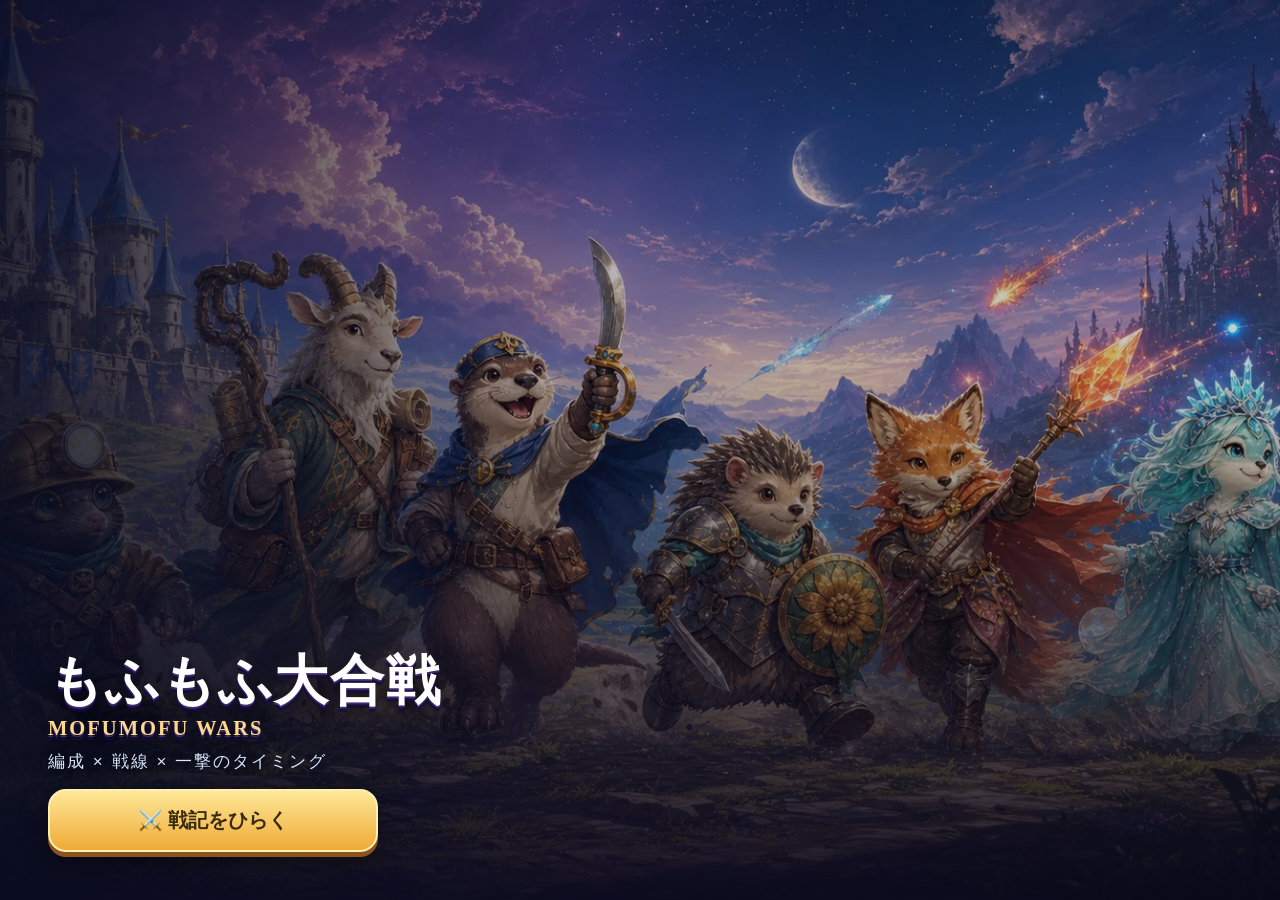
==== commit ff62ebc3: "Add files via upload" ====
--- a/mofu-wars/index.html
+++ b/mofu-wars/index.html
@@ -139,6 +139,8 @@
 .gcard:before{content:"";position:absolute;inset:-90% 32%;transform:rotate(18deg);background:linear-gradient(90deg,transparent,rgba(255,255,255,.58),transparent);animation:gachaShine 1s .22s ease both;pointer-events:none}
 .gcard.r2{background:linear-gradient(#7a5aa8,#3a2560);border-color:#d59bff;box-shadow:0 0 26px rgba(213,155,255,.55);}
 .gcard.r3{background:radial-gradient(circle at 50% 18%,#fff0a1,#b97822 37%,#4d286a 100%);border-color:#fff3a4;box-shadow:0 0 22px #fff,0 0 58px rgba(255,210,74,.9);animation:gachaLegendReveal .85s cubic-bezier(.16,.84,.23,1.2) both;}
+.plusGain{display:inline-block;margin-top:8px;padding:5px 14px;border:2px solid #fff;border-radius:999px;background:linear-gradient(#8ff7ff,#4fa9ff);color:#102c55;font-size:22px;font-weight:900;box-shadow:0 4px 0 #326ca9,0 0 18px rgba(113,226,255,.72)}
+.plusValue{display:inline-block;margin-left:3px;padding:1px 6px;border-radius:999px;background:linear-gradient(#91f4ff,#5aa8ff);color:#13345e;font-weight:900;box-shadow:inset 0 1px 0 rgba(255,255,255,.8)}
 .gcard.r3:after{content:"";position:absolute;inset:-70%;z-index:0;opacity:.22;background:repeating-conic-gradient(from 0deg,rgba(255,255,255,.75) 0 7deg,transparent 7deg 18deg);animation:legendSpin 5s linear infinite;pointer-events:none}
 .gcard.r3>*{position:relative;z-index:1}
 .gcard .em{font-size:74px;line-height:1;}
@@ -173,8 +175,9 @@
 .previewEnemies{font-size:28px;letter-spacing:6px;margin:7px 0;filter:drop-shadow(0 3px 3px rgba(0,0,0,.5));}
 .previewStats{display:grid;grid-template-columns:repeat(3,1fr);gap:6px;margin:10px 0;}
 .previewStats div{background:#201936;border-radius:10px;padding:8px 3px;font-size:11px;}
-.btop .mini.brainReady{border-color:#f5d66e;background:linear-gradient(#6a4bb1,#443078);animation:brainPulse 1.3s ease-in-out infinite;box-shadow:0 0 16px rgba(255,225,103,.42)}
-@keyframes brainPulse{50%{transform:translateY(-2px);filter:brightness(1.2)}}
+.btop .mini.brainReady{position:relative;overflow:visible;border-color:#fff4a6;color:#37220a;background:linear-gradient(#fff39a,#ffb638);animation:brainPulse .9s ease-in-out infinite;box-shadow:0 0 0 3px rgba(255,229,92,.28),0 0 22px rgba(255,205,66,.82)}
+.btop .mini.brainReady:after{content:"!";position:absolute;right:-7px;top:-9px;display:grid;place-items:center;width:19px;height:19px;border:2px solid #fff;border-radius:50%;background:#ff4d78;color:#fff;font-size:13px;box-shadow:0 2px 8px rgba(0,0,0,.38)}
+@keyframes brainPulse{50%{transform:translateY(-3px) scale(1.075);filter:brightness(1.12);box-shadow:0 0 0 7px rgba(255,229,92,.12),0 0 30px rgba(255,205,66,.95)}}
 .brainHead{font-size:14px;color:#d9cbff;letter-spacing:1px}.brainQ{margin:10px 0 14px;padding:14px 10px;border:3px solid #fff;border-radius:16px;background:linear-gradient(135deg,#6b4cc1,#d055a0);font-size:clamp(24px,5vw,38px);font-weight:900;color:#fff;text-shadow:0 3px 0 rgba(0,0,0,.25);box-shadow:0 6px 0 #3c277b}
 .brainChoices{display:grid;grid-template-columns:repeat(3,1fr);gap:8px}.brainChoice{min-height:64px;border:3px solid #fff;border-radius:15px;background:linear-gradient(#fff7bf,#ffc84c);color:#483314;font-family:inherit;font-size:clamp(18px,4vw,28px);font-weight:900;box-shadow:0 5px 0 #bd7e19}.brainChoice:active{transform:translateY(4px);box-shadow:0 1px 0 #bd7e19}.brainChoice.wrong{background:#a7a1b1;color:#514d59;animation:brainWrong .25s}.brainWhy{min-height:38px;margin-top:11px;font-size:15px;font-weight:bold;color:#cffff0;line-height:1.5}.brainReward{padding:14px;border-radius:16px;background:linear-gradient(135deg,#355f86,#4a3389);font-size:18px;line-height:1.7;color:#fff;animation:pop .38s ease-out}
 @keyframes brainWrong{25%{transform:translateX(-8px)}75%{transform:translateX(8px)}}
@@ -196,7 +199,7 @@
    したの ユニットボタンが がめんの そとに おしだされる */
 #cv{flex:1 1 0;min-height:0;display:block;width:100%;background:#87ceeb;touch-action:none;}
 .bfoot{flex:0 0 auto;background:linear-gradient(180deg,#161029,#241a40);padding:7px 5px;padding-bottom:calc(7px + env(safe-area-inset-bottom));border-top:1px solid #7664a8;box-shadow:0 -7px 20px rgba(0,0,0,.38);z-index:3;}
-.deckrow{display:grid;grid-template-columns:repeat(5,1fr);gap:4px;}
+.deckrow{display:grid;grid-template-columns:repeat(7,minmax(0,1fr));gap:4px;}
 .ubtn{position:relative;background:radial-gradient(circle at 50% 15%,#61518f,#2c234c 72%);border:2px solid #8e7ac9;border-radius:12px;
   padding:4px 1px 3px;font-family:inherit;color:#fff;overflow:hidden;min-height:58px;box-shadow:inset 0 1px 0 rgba(255,255,255,.22),0 3px 0 #110d24;}
 .ubtn:active{transform:translateY(2px);box-shadow:inset 0 1px 0 rgba(255,255,255,.2),0 1px 0 #110d24}
@@ -248,9 +251,11 @@
 @keyframes ticketGlow{0%,100%{box-shadow:0 0 8px rgba(255,221,92,.2)}50%{box-shadow:0 0 24px rgba(255,221,92,.8)}}
 .ticketGlow{animation:ticketGlow 1s ease-in-out 3;}
 .pop{animation:pop .38s ease-out;}
-.kingdom-back{display:none;position:fixed;z-index:95;left:10px;top:calc(8px + env(safe-area-inset-top));min-height:42px;padding:7px 13px;border:2px solid #fff;border-radius:999px;background:linear-gradient(#ff8fbd,#df4b91);color:#fff;font-family:inherit;font-size:13px;font-weight:900;box-shadow:0 4px 0 #9c3269,0 7px 16px rgba(30,15,55,.25)}
+.kingdom-back{display:none;position:fixed;z-index:95;right:10px;bottom:calc(10px + env(safe-area-inset-bottom));min-height:42px;padding:7px 13px;border:2px solid #fff;border-radius:999px;background:linear-gradient(#ff8fbd,#df4b91);color:#fff;font-family:inherit;font-size:13px;font-weight:900;box-shadow:0 4px 0 #9c3269,0 7px 16px rgba(30,15,55,.25)}
 .kingdom-back:active{transform:translateY(3px);box-shadow:0 1px 0 #9c3269}
 body.from-asobi .kingdom-back{display:block}
+body.from-asobi:not(.in-battle) .body{padding-bottom:68px}
+body.from-asobi.in-battle .kingdom-back{display:none}
 .savecare{margin-top:10px;padding:10px;border:1px solid #67cbbd;border-radius:13px;background:linear-gradient(135deg,rgba(40,105,104,.34),rgba(64,49,112,.48));font-size:12px;line-height:1.65;color:#d8fff8}
 .savecode{box-sizing:border-box;width:100%;height:108px;margin:9px 0;padding:10px;border:2px solid #8270bd;border-radius:12px;background:#171229;color:#eaffff;font-family:monospace;font-size:12px;line-height:1.45;resize:none;-webkit-user-select:text;user-select:text}
 .savecode:focus{outline:3px solid rgba(103,214,211,.35);border-color:#67d6d3}.saveStatus{min-height:36px;margin:7px 0;color:#bff7ec;font-size:12px;line-height:1.5}.saveWarn{color:#ffe4a3;font-size:11px;line-height:1.55;text-align:left}
@@ -327,7 +332,7 @@
       </div>
       <div class="unitCount" id="unitCount"></div>
       <div class="small" style="margin-bottom:8px;">
-        きいろいわく＝ たたかいに つれていく なかま（さいだい <b id="deckMax">5</b> ひき）。カードをタップで いれかえ。
+        きいろいわく＝ たたかいに つれていく なかま（さいだい <b id="deckMax">6</b> ひき）。カードをタップで いれかえ。
       </div>
       <div class="bonusbox" id="deckBonus"></div>
       <div class="ulist" id="unitList"></div>
@@ -399,7 +404,8 @@
         ② 💰おかねは じどうで たまるよ<br>
         ③ なかまは かってに たたかうよ<br>
         ④ ピンチのときは <b>💥ほう</b> で ふきとばそう<br>
-        ⑤ あいての 🏰おしろ を こわしたら かち！
+        ⑤ あいての 🏰おしろ を こわしたら かち！<br>
+        ⑥ がめんを <b>2ほんゆび</b>で ひろげる／ちぢめると ズームできるよ
       </div>
       <div style="font-size:13px;line-height:1.9;text-align:left;margin-top:10px;
                   border-top:2px solid #4b3d7a;padding-top:8px;color:#c3bada;">
@@ -643,7 +649,7 @@
 /* =========================================================================
    セーブデータ
    ========================================================================= */
-var SAVE_SCHEMA=1, APP_BUILD="2026.07.23.13";
+var SAVE_SCHEMA=1, APP_BUILD="2026.07.23.15";
 var SKEY="mofu-wars-save-2", OLDKEY="mofu-wars-save-1", LINKKEY="asobi-mofu-link-v1";
 var SLOTA="mofu-wars-slot-a", SLOTB="mofu-wars-slot-b", HEADKEY="mofu-wars-slot-head";
 var RECENTKEY="mofu-wars-recovery-recent", DAYKEY="mofu-wars-recovery-day", RESCUEKEY="mofu-wars-recovery-before-import", MIGRATEKEY="mofu-wars-recovery-before-migration", BACKMETA="mofu-wars-recovery-meta";
@@ -653,7 +659,7 @@
   return {
     schemaVersion:SAVE_SCHEMA,
     star:600, ticket:3, egg:0,
-    u:{ mofu:{lv:1,ev:0}, tama:{lv:1,ev:0}, usa:{lv:1,ev:0} },
+    u:{ mofu:{lv:1,ev:0,plus:0}, tama:{lv:1,ev:0,plus:0}, usa:{lv:1,ev:0,plus:0} },
     b:{ wallet:0, castle:0, cannon:0 },
     clear:{}, records:{}, deck:["mofu","tama","usa"], ch:0, replayWins:0,
     gacha:{pulls:0,noRare:0,noSuper:0,dupStreak:0,history:[]},
@@ -681,17 +687,17 @@
   d.schemaVersion=SAVE_SCHEMA;
   d.star=clamp(Math.floor(+d.star||0),0,999999999);d.ticket=clamp(Math.floor(+d.ticket||0),0,999999);d.egg=clamp(Math.floor(+d.egg||0),0,999999);
   if(!d.u||typeof d.u!=="object")d.u={};
-  for(k in d.u) if(UMAP[k]){u=d.u[k]||{};clean[k]={lv:clamp(Math.floor(+u.lv||1),1,20),ev:u.ev?1:0};}
+  for(k in d.u) if(UMAP[k]){u=d.u[k]||{};clean[k]={lv:clamp(Math.floor(+u.lv||1),1,20),ev:u.ev?1:0,plus:clamp(Math.floor(+u.plus||0),0,999)};}
   d.u=clean;
   var starters=["mofu","tama","usa"];
-  for(k=0;k<starters.length;k++)if(!d.u[starters[k]])d.u[starters[k]]={lv:1,ev:0};
+  for(k=0;k<starters.length;k++)if(!d.u[starters[k]])d.u[starters[k]]={lv:1,ev:0,plus:0};
   if(!d.b||typeof d.b!=="object")d.b={};
   for(k2 in def.b)d.b[k2]=clamp(Math.floor(+d.b[k2]||0),0,9);
   if(!d.clear||typeof d.clear!=="object")d.clear={};
   if(!d.records||typeof d.records!=="object")d.records={};
   if(!Array.isArray(d.deck))d.deck=starters.slice(0);
   var deck=[],seen={};
-  for(k=0;k<d.deck.length&&deck.length<5;k++){var id=d.deck[k];if(UMAP[id]&&d.u[id]&&!seen[id]){seen[id]=1;deck.push(id);}}
+  for(k=0;k<d.deck.length&&deck.length<6;k++){var id=d.deck[k];if(UMAP[id]&&d.u[id]&&!seen[id]){seen[id]=1;deck.push(id);}}
   d.deck=deck.length?deck:starters.slice(0);
   d.ch=clamp(Math.floor(+d.ch||0),0,CHAPTERS.length-1);d.replayWins=Math.max(0,Math.floor(+d.replayWins||0));
   if(!d.gacha||typeof d.gacha!=="object")d.gacha={};
@@ -757,7 +763,7 @@
 /* すでにクリア済みの場所へ新しい仲間が追加された時も、取り逃しにしない */
 function syncStoryUnlocks(){
   var changed=0,k,id;
-  for(k in UNLOCK){ id=UNLOCK[k]; if(S.clear[k]&&!S.u[id]){ S.u[id]={lv:1,ev:0}; changed=1; } }
+  for(k in UNLOCK){ id=UNLOCK[k]; if(S.clear[k]&&!S.u[id]){ S.u[id]={lv:1,ev:0,plus:0}; changed=1; } }
   if(changed) save();
 }
 load();
@@ -795,20 +801,23 @@
   }catch(e){ return 0; }
 }
 
-function deckMax(){ return 5; }
+function deckMax(){ return 6; }
 function owned(id){ return !!S.u[id]; }
-function ulv(id){ return S.u[id]?S.u[id].lv:1; }
-function uev(id){ return S.u[id]?S.u[id].ev:0; }
-/* レベル＆進化の のびしろ */
-function stats(id){
-  var u=UMAP[id], lv=ulv(id), ev=uev(id);
-  var mul=(1+(lv-1)*0.20)*(ev?1.55:1);
-  return {
-    hp:  Math.round(u.hp*mul), atk: Math.round(u.atk*mul),
+function ulv(id){ return S.u[id]?S.u[id].lv:1; }
+function uev(id){ return S.u[id]?S.u[id].ev:0; }
+function uplus(id){ return S.u[id]?Math.max(0,S.u[id].plus||0):0; }
+/* レベル＆進化の のびしろ */
+function stats(id){
+  var u=UMAP[id], lv=ulv(id), ev=uev(id),plus=uplus(id);
+  /* ＋値はガチャ被り専用。＋30までは1つ4%、以後は1%で長期的な暴騰を抑える。 */
+  var plusMul=Math.min(plus,30)*.04+Math.max(0,plus-30)*.01;
+  var mul=(1+(lv-1)*0.20+plusMul)*(ev?1.55:1);
+  return {
+    hp:  Math.round(u.hp*mul), atk: Math.round(u.atk*mul),
     rng: u.rng, spd:u.spd, ivl:u.ivl, area:u.area, kb:u.kb, cost:u.cost, cd:u.cd, skill:u.skill||"",
-    n:(ev? u.n+"改" : u.n), e:u.e, c:u.c, ev:ev
-  };
-}
+    n:(ev? u.n+"改" : u.n), e:u.e, c:u.c, ev:ev, plus:plus
+  };
+}
 /* はやさを ことばで（すうじより こどもに わかりやすい） */
 function spdName(sp){
   if(sp>=80) return "🐆ちょうはやい";
@@ -852,10 +861,11 @@
    がめん きりかえ
    ========================================================================= */
 var SCREENS=["title","home","map","units","gacha","upg","battle"];
-function go(name){
-  for(var i=0;i<SCREENS.length;i++){
-    var e=$("#s-"+SCREENS[i]); if(e) e.classList.toggle("on",SCREENS[i]===name);
-  }
+function go(name){
+  for(var i=0;i<SCREENS.length;i++){
+    var e=$("#s-"+SCREENS[i]); if(e) e.classList.toggle("on",SCREENS[i]===name);
+  }
+  document.body.classList.toggle("in-battle",name==="battle");
   if(name==="home"){ claimLearningReward(false); drawHome(); }
   if(name==="map") drawMap();
   if(name==="units") drawUnits();
@@ -985,19 +995,19 @@
         '<div><div class="nm">？？？</div><div class="tags">'+(u.g?"ガチャで なかまに":"ぼうけんで なかまに")+'</div></div></div></div>';
       continue;
     }
-    var st=stats(u.id), lv=ulv(u.id), ev=uev(u.id), ind=S.deck.indexOf(u.id)>=0;
+    var st=stats(u.id), lv=ulv(u.id), ev=uev(u.id),plus=uplus(u.id), ind=S.deck.indexOf(u.id)>=0;
     var ri=ROLEINFO[ROLES[u.id]||"ace"], si=u.skill?SKILLS[u.skill]:null;
     var canLv=lv<LVMAX && S.star>=lvCost(lv);
     var canEv=!ev && lv>=10 && S.egg>=1;
     html+='<div class="ucard'+(ind?" indeck":"")+'" data-u="'+u.id+'">'+
       '<div class="row1"><div class="unitPortrait" style="background-image:url(mofu-sprite-'+u.id+'.webp)">'+(ev?'<span class="evCrown">👑</span>':'')+'</div>'+
         '<div style="flex:1;min-width:0;"><div class="nm">'+st.n+'</div>'+
-        '<div class="lv">Lv.'+lv+(lv>=LVMAX?" MAX":"")+'</div></div></div>'+
+        '<div class="lv">Lv.'+lv+(plus?'<b class="plusValue">＋'+plus+'</b>':"")+(lv>=LVMAX?" MAX":"")+'</div></div></div>'+
       '<div class="tags"><span class="role">'+ri.e+' '+ri.n+'</span>'+(si?'<span class="skilltag" title="'+si.d+'">'+si.e+' '+si.n+'</span>':'')+' 💰'+st.cost+' ／ ❤️'+fmt(st.hp)+' ／ ⚔️'+fmt(st.atk)+(st.area?" はんい":"")+'</div>'+ 
       '<div class="meter"><span>とどく</span><u><i style="width:'+(st.rng/430*100)+'%;background:linear-gradient(90deg,#65d6ff,#3fa9ff)"></i></u><b>'+st.rng+'</b></div>'+
       '<div class="meter"><span>はやさ</span><u><i style="width:'+(st.spd/95*100)+'%;background:linear-gradient(90deg,#a8f0a0,#4ec96a)"></i></u><b>'+spdName(st.spd)+'</b></div>'+
       '<div class="meter"><span>れんだ</span><u><i style="width:'+(clamp(1.2/st.ivl,0,1)*100)+'%;background:linear-gradient(90deg,#ffe08a,#ffb43d)"></i></u><b>'+st.ivl.toFixed(1)+'びょう</b></div>'+
-      '<div class="tags" style="margin-top:4px;">'+u.desc+'</div>'+
+      '<div class="tags" style="margin-top:4px;">'+u.desc+(plus?'<br><span style="color:#9eeeff">＋値は同じ仲間を召喚したときだけ上がるよ</span>':"")+'</div>'+
       '<div class="bar"><i style="width:'+(lv/LVMAX*100)+'%"></i></div>'+
       '<div class="acts">'+
         '<button class="btn '+(canLv?"":"dim")+'" data-lvup="'+u.id+'">'+
@@ -1093,6 +1103,11 @@
   for(i=0;i<p.length;i++){ r-=p[i].w; if(r<=0) return p[i].u; }
   return p[p.length-1].u;
 }
+function addDuplicatePlus(id){
+  var unit=S.u[id];if(!unit)return 0;
+  unit.plus=clamp(Math.floor(+unit.plus||0)+1,0,999);
+  return unit.plus;
+}
 function drawGachaInfo(){
   var g=S.gacha, msg=[];
   var p=gachaPool(),tot=0,by=[0,0,0,0],i;
@@ -1104,6 +1119,7 @@
   if(g.noSuper>=19) msg.push("🌈 次は★★★確定");
   else msg.push("★★★保証まで あと "+(20-g.noSuper)+"回");
   if(g.dupStreak>=7) msg.push("🎁 次は未所持確定");
+  msg.push("🔷 同じ仲間はレベルではなく「＋値」が上がる");
   $("#gachaPity").innerHTML=msg.join("<br>");
   $("#learnLink").innerHTML="📚 学習でもらったチケット：<b>"+(S.learningClaimed||0)+"枚</b><br><span class='small'>同じサイト内の「あそびのくに」と自動連携します。</span>";
 }
@@ -1132,15 +1148,15 @@
   var pick=weightedPick(filtered);
 
   var dup=owned(pick.id);
-  var resultText="", converted=pick.g===3?800:(pick.g===2?450:250);
+  var resultText="",plusAfter=0;
   if(dup){
-    if(S.u[pick.id].lv<10){ S.u[pick.id].lv++; resultText="トレーニング成功！ Lv."+S.u[pick.id].lv; }
-    else{ S.star+=converted; resultText="強化素材が ✨"+converted+" に変わった！"; }
-  }
-  else{ S.u[pick.id]={lv:1,ev:0}; }
+    plusAfter=addDuplicatePlus(pick.id);
+    resultText='<div class="plusGain">＋1　→　＋'+plusAfter+'</div><br>同じ仲間の力が重なった！';
+  }
+  else{ S.u[pick.id]={lv:1,ev:0,plus:0}; }
   g.pulls++; g.noRare=pick.g>=2?0:g.noRare+1; g.noSuper=pick.g===3?0:g.noSuper+1;
   g.dupStreak=dup?g.dupStreak+1:0;
-  g.history.unshift({id:pick.id,g:pick.g,t:Date.now(),newUnit:!dup});
+  g.history.unshift({id:pick.id,g:pick.g,t:Date.now(),newUnit:!dup,plus:plusAfter});
   g.history=g.history.slice(0,12);
   save(); drawWallets(); drawGachaInfo();
 
@@ -1178,29 +1194,53 @@
    バトル
    ========================================================================= */
 var cv=$("#cv"), ctx=cv.getContext("2d");
-var battleWorldImg=new Image(); battleWorldImg.src="battle-worlds.webp";
-var battleWorldImg2=new Image(); battleWorldImg2.src="battle-worlds-2.webp";
+var battleWorldImg=new Image(),battleWorldImg2=new Image();
 var battleImpactImg=new Image(); battleImpactImg.src="battle-impact-v12.webp";
 var battleBasesImg=new Image(); battleBasesImg.src="battle-bases-v13.webp";
-var BATTLE_SPRITES={};
-function loadBattleSprite(id,facing){
-  var im=new Image();im.src="mofu-sprite-"+id+".webp";BATTLE_SPRITES[id]={img:im,facing:facing||1};
-}
-loadBattleSprite("mofu",1);loadBattleSprite("tama",1);loadBattleSprite("usa",1);
-loadBattleSprite("hachi",-1);loadBattleSprite("doron",-1);
-loadBattleSprite("buta",-1);loadBattleSprite("nezu",-1);loadBattleSprite("hebi",-1);
-loadBattleSprite("kyojin",-1);loadBattleSprite("dragon",-1);loadBattleSprite("oni",-1);
-loadBattleSprite("majin",-1);loadBattleSprite("gearboss",-1);loadBattleSprite("whale",-1);
-loadBattleSprite("ryu",1);loadBattleSprite("uni",1);loadBattleSprite("lion",1);loadBattleSprite("majo",1);
-loadBattleSprite("hoshi",1);loadBattleSprite("niji",1);loadBattleSprite("fenix",1);
-loadBattleSprite("lumina",1);loadBattleSprite("sol",1);loadBattleSprite("tanuki",1);
-loadBattleSprite("haku",1);loadBattleSprite("komet",1);
-loadBattleSprite("tako",1);loadBattleSprite("same",1);loadBattleSprite("robo",1);loadBattleSprite("fuku",1);
-loadBattleSprite("panda",1);loadBattleSprite("hari",1);loadBattleSprite("kame",1);
-loadBattleSprite("kuma",1);loadBattleSprite("tori",1);loadBattleSprite("kaeru",1);loadBattleSprite("pen",1);
-loadBattleSprite("kitsu",1);loadBattleSprite("risu",1);loadBattleSprite("kapu",1);loadBattleSprite("luna",1);
-loadBattleSprite("mogu",1);loadBattleSprite("goat",1);loadBattleSprite("otter",1);loadBattleSprite("koala",1);
-loadBattleSprite("shika",1);loadBattleSprite("hamu",1);
+var BATTLE_SPRITES={},BATTLE_SPRITE_FACING={};
+function registerBattleSprite(id,facing){BATTLE_SPRITE_FACING[id]=facing||1;}
+function ensureBattleSprite(id){
+  if(BATTLE_SPRITES[id])return;
+  var im=new Image();im.decoding="async";im.src="mofu-sprite-"+id+".webp";
+  BATTLE_SPRITES[id]={img:im,facing:BATTLE_SPRITE_FACING[id]||1};
+}
+function prepareBattleAssets(stage){
+  var need={},i,k,id;
+  for(i=0;i<S.deck.length;i++)need[S.deck[i]]=1;
+  for(i=0;i<stage.waves.length;i++)need[stage.waves[i].t]=1;
+  for(k in BATTLE_SPRITES)if(!need[k]){
+    try{BATTLE_SPRITES[k].img.removeAttribute("src");}catch(ignore){}
+    delete BATTLE_SPRITES[k];
+  }
+  for(id in need)ensureBattleSprite(id);
+  var atlas=CHAPTERS[stage.ch].atlas===1;
+  if(atlas){
+    if(!battleWorldImg2.src)battleWorldImg2.src="battle-worlds-2.webp";
+    if(battleWorldImg.src){battleWorldImg.removeAttribute("src");battleWorldImg=new Image();}
+  }else{
+    if(!battleWorldImg.src)battleWorldImg.src="battle-worlds.webp";
+    if(battleWorldImg2.src){battleWorldImg2.removeAttribute("src");battleWorldImg2=new Image();}
+  }
+}
+function releaseBattleAssets(){
+  for(var k in BATTLE_SPRITES){try{BATTLE_SPRITES[k].img.removeAttribute("src");}catch(ignore){}}
+  BATTLE_SPRITES={};
+}
+registerBattleSprite("mofu",1);registerBattleSprite("tama",1);registerBattleSprite("usa",1);
+registerBattleSprite("hachi",-1);registerBattleSprite("doron",-1);
+registerBattleSprite("buta",-1);registerBattleSprite("nezu",-1);registerBattleSprite("hebi",-1);
+registerBattleSprite("kyojin",-1);registerBattleSprite("dragon",-1);registerBattleSprite("oni",-1);
+registerBattleSprite("majin",-1);registerBattleSprite("gearboss",-1);registerBattleSprite("whale",-1);
+registerBattleSprite("ryu",1);registerBattleSprite("uni",1);registerBattleSprite("lion",1);registerBattleSprite("majo",1);
+registerBattleSprite("hoshi",1);registerBattleSprite("niji",1);registerBattleSprite("fenix",1);
+registerBattleSprite("lumina",1);registerBattleSprite("sol",1);registerBattleSprite("tanuki",1);
+registerBattleSprite("haku",1);registerBattleSprite("komet",1);
+registerBattleSprite("tako",1);registerBattleSprite("same",1);registerBattleSprite("robo",1);registerBattleSprite("fuku",1);
+registerBattleSprite("panda",1);registerBattleSprite("hari",1);registerBattleSprite("kame",1);
+registerBattleSprite("kuma",1);registerBattleSprite("tori",1);registerBattleSprite("kaeru",1);registerBattleSprite("pen",1);
+registerBattleSprite("kitsu",1);registerBattleSprite("risu",1);registerBattleSprite("kapu",1);registerBattleSprite("luna",1);
+registerBattleSprite("mogu",1);registerBattleSprite("goat",1);registerBattleSprite("otter",1);registerBattleSprite("koala",1);
+registerBattleSprite("shika",1);registerBattleSprite("hamu",1);
 var GY=0, DPR=1, TIMELIMIT=300;
 /* みちのりの ながさは ステージごと（B.field）。よみやすさの ための ちかみち */
 function FLD(){ return B? B.field : 2600; }
@@ -1214,8 +1254,15 @@
   ctx.setTransform(DPR,0,0,DPR,0,0);
   GY=r.height*0.80;
 }
-window.addEventListener("resize",function(){ if(B){ resizeCv(); applyZoom(); } });
-window.addEventListener("orientationchange",function(){ setTimeout(function(){ if(B){ resizeCv(); applyZoom(); } },300); });
+window.addEventListener("resize",function(){ if(B){ resizeCv(); applyZoom(); } });
+window.addEventListener("orientationchange",function(){ setTimeout(function(){ if(B){ resizeCv(); applyZoom(); } },300); });
+/* ホーム画面復帰時にiOS/AndroidがCanvas面を破棄していたら作り直す。 */
+document.addEventListener("visibilitychange",function(){
+  if(!document.hidden&&B)setTimeout(function(){if(B){resizeCv();B.flash=0;B.shake=0;applyZoom();}},80);
+});
+window.addEventListener("pageshow",function(e){
+  if(e.persisted&&B)setTimeout(function(){if(B){resizeCv();B.flash=0;B.shake=0;applyZoom();}},80);
+});
 
 function mkEnt(def,side,st){
   return {
@@ -1234,10 +1281,11 @@
   };
 }
 
-function startBattle(id){
-  var s=STAGES[id];
-  go("battle");
-  resizeCv();
+function startBattle(id){
+  var s=STAGES[id];
+  go("battle");
+  prepareBattleAssets(s);
+  resizeCv();
 
   var queue=[],i,k;
   for(i=0;i<s.waves.length;i++){
@@ -1254,7 +1302,7 @@
     q:queue, qi:0, cool:{}, cannonT:cannonCd(), cannonMax:cannonCd(),
     cam:0, camAuto:true, dragging:false, dragX:0, dragCam:0, shake:0,
     cannonFlash:0, cannonRecoil:0, baseHitMe:0, baseHitEn:0,
-    field:s.field, zoom:1, wide:0, brainUsed:0, brainBoost:0,
+    field:s.field, zoom:1, wide:0, brainUsed:0, brainBoost:0, brainPrompted:0,
     hitStop:0, flash:0, rt:0, bossIntro:0, bossName:"", bossDefeat:0, bossDefeatX:0,
     baseBreak:0, baseBreakSide:0, pendingResult:0
   };
@@ -1310,7 +1358,7 @@
   if(B.allies.length>=50){ toast("なかまが いっぱい！"); return; }   /* ふるい iPad でも かるく */
   B.money-=st.cost; B.cool[id]=st.cd;
   var e=mkEnt(UMAP[id],1,st);
-  e.x=70+Math.random()*10;
+  e.x=125+Math.random()*10;
   B.allies.push(e);
   B.fx.push({k:"deploy",x:e.x,t:0,col:UMAP[id].c});
   battleCallout(st.n+"　出撃！","ally");
@@ -1328,7 +1376,7 @@
   }
   B.shake=14;
   B.fx.push({k:"wave",x:0,t:0});
-  B.fx.push({k:"cannonFire",x:70,t:0});
+  B.fx.push({k:"cannonFire",x:145,t:0});
   battleCallout("ROYAL CANNON!","cannon");
   beep(120,0.28,"sawtooth",0.12);
   setTimeout(function(){ beep(70,0.35,"sawtooth",0.1); },60);
@@ -1420,7 +1468,8 @@
   var heavy=dmg>=e.max*0.25?1:0;
   e.hp-=dmg; e.hitT=heavy?0.18:0.12;
   B.hitStop=Math.max(B.hitStop,e.boss?(heavy?.105:.065):(heavy?.075:.034));
-  B.flash=Math.max(B.flash,heavy?.07:.025);
+  /* 通常攻撃で画面全体を光らせない。重い一撃だけ、ごく薄く知らせる。 */
+  if(heavy)B.flash=Math.max(B.flash,.012);
   B.fx.push({k:"dmg",x:e.x,y:0,v:dmg,t:0,side:e.side,big:heavy});
   B.fx.push({k:"hit",x:e.x,t:0,big:heavy});
   if(e.hp<=0){
@@ -1432,7 +1481,7 @@
     if(e.side===2){ B.money=Math.min(B.mmax,B.money+Math.round(e.w*(src&&src.skill==="bounty"?1.5:1))); }
     B.fx.push({k:"break",x:e.x,t:0,col:(e.look||LOOK.mofu).c1,big:e.boss?1:0});
     if(e.boss){
-      B.bossDefeat=1.35;B.bossDefeatX=e.x;B.shake=24;B.flash=.22;
+      B.bossDefeat=1.35;B.bossDefeatX=e.x;B.shake=8;B.flash=.055;
       B.camAuto=false;B.cam=e.x-viewW()*.72;
       B.fx.push({k:"artImpact",x:e.x,t:0,cell:7,big:2.2,side:e.side,life:1.25});
       battleCallout("BOSS BREAK!","cannon");
@@ -1462,7 +1511,7 @@
 }
 function beginBaseBreak(win){
   if(B.pendingResult)return;
-  B.pendingResult=win?1:-1;B.baseBreak=1.15;B.baseBreakSide=win?2:1;B.shake=26;B.flash=.20;
+  B.pendingResult=win?1:-1;B.baseBreak=1.15;B.baseBreakSide=win?2:1;B.shake=10;B.flash=.05;
   var x=win?B.field:0;
   B.camAuto=false;B.cam=x-viewW()*(win ? .72 : .28);
   B.fx.push({k:"artImpact",x:x,t:0,cell:7,big:2.65,side:win?1:2,life:1.05});
@@ -1479,6 +1528,10 @@
   /* おかね */
   B.money=Math.min(B.mmax,B.money+B.rate*(B.brainBoost>0?1.45:1)*dt);
   if(B.brainBoost>0)B.brainBoost=Math.max(0,B.brainBoost-dt);
+  if(!B.brainUsed&&!B.brainPrompted&&B.t>2){
+    B.brainPrompted=1;
+    battleCallout("🧠 ひらめきチャンス！　きいろいボタンをタップ","ally");
+  }
   /* クールダウン */
   for(var k in B.cool) if(B.cool[k]>0) B.cool[k]=Math.max(0,B.cool[k]-dt);
   if(B.cannonT>0) B.cannonT=Math.max(0,B.cannonT-dt);
@@ -1503,10 +1556,10 @@
     };
     var e=mkEnt(d,2,st);
     e.def={kb:d.kb};
-    e.x=B.field-70-Math.random()*10;
+    e.x=B.field-125-Math.random()*10;
     B.enemies.push(e);
     if(d.boss){
-      B.shake=18;B.bossIntro=1.45;B.bossName=d.n;B.flash=.12;
+      B.shake=5;B.bossIntro=1.45;B.bossName=d.n;B.flash=.035;
       B.camAuto=false;B.cam=e.x-viewW()*.72;
       B.fx.push({k:"bossAura",x:e.x,t:0,col:d.c,big:1,life:1.45});
       battleCallout("WARNING　"+d.n,"enemy");
@@ -1547,9 +1600,9 @@
     var vw=viewW();                       /* ズームぶん ひろく みえる */
     if(vw>=B.field){ B.cam=camMin(); }    /* ぜんぶ みえるなら まんなかに */
     else{
-      var front=90;
+      var front=135;
       for(i=0;i<B.allies.length;i++) if(B.allies[i].x>front) front=B.allies[i].x;
-      var back=B.field-90;
+      var back=B.field-135;
       for(i=0;i<B.enemies.length;i++) if(B.enemies[i].x<back) back=B.enemies[i].x;
       var target=(front+Math.min(back,front+300))/2;
       var want=clamp(target-vw/2,camMin(),camMax());
@@ -1645,18 +1698,18 @@
     B.fx.push({k:"impact",x:best.x,t:0,big:bigHit,side:side,col:LK.c2});
     addArtImpact(e,best.x,bigHit);
     B.fx.push({k:"zone",a:lo,b:hi,side:side,area:e.area,t:0});
-    B.shake=Math.max(B.shake,(e.phaseKind==="smash"||bigHit)?8:3);
+    B.shake=Math.max(B.shake,(e.phaseKind==="smash"||bigHit)?2.8:.7);
     impactSound(e.phaseKind,bigHit,side);
   }else if(e.phaseBase){
     if(ranged){
-      var bx=side===1?B.field-60:60;
+      var bx=side===1?B.field-100:100;
       B.shots.push({x0:e.x+(side===1?18:-18),x1:bx,t:0,dur:clamp(Math.abs(bx-e.x)/760,.17,.55),
         side:side,magic:LK.atk==="magic"?1:0,dmg:power,targets:[],target:null,src:e,list:list,base:1});
     }else{
-      if(side===1){B.en=Math.max(0,B.en-power);B.baseHitEn=.34;}else{B.my=Math.max(0,B.my-power);B.baseHitMe=.34;B.shake=8;}
-      B.fx.push({k:"impact",x:side===1?B.field-60:60,t:0,big:1,side:side,col:LK.c2});
-      addArtImpact(e,side===1?B.field-60:60,1);
-      B.shake=Math.max(B.shake,9);
+      if(side===1){B.en=Math.max(0,B.en-power);B.baseHitEn=.34;}else{B.my=Math.max(0,B.my-power);B.baseHitMe=.34;B.shake=3;}
+      B.fx.push({k:"impact",x:side===1?B.field-100:100,t:0,big:1,side:side,col:LK.c2});
+      addArtImpact(e,side===1?B.field-100:100,1);
+      B.shake=Math.max(B.shake,3.5);
       healTeam(e,list);
     }
   }
@@ -1667,7 +1720,7 @@
     if(s.target&&!s.target.dead)s.x1=s.target.x;
     if(s.t<s.dur)continue;
     if(s.base){
-      if(s.side===1){B.en=Math.max(0,B.en-s.dmg);B.baseHitEn=.34;}else{B.my=Math.max(0,B.my-s.dmg);B.baseHitMe=.34;B.shake=8;}
+      if(s.side===1){B.en=Math.max(0,B.en-s.dmg);B.baseHitEn=.34;}else{B.my=Math.max(0,B.my-s.dmg);B.baseHitMe=.34;B.shake=3;}
       B.fx.push({k:"impact",x:s.x1,t:0,big:1,side:s.side});
       addArtImpact(s.src,s.x1,1);
     }else{
@@ -1694,7 +1747,7 @@
     if(e.kbT>0){
       e.kbT-=dt;
       e.x += (side===1? -1:1) * (e.kbV||120) * dt;
-      e.x = clamp(e.x, 55, B.field-55);
+      e.x = clamp(e.x, 115, B.field-115);
       if(e.kbT<=0)e.phase="advance";
       continue;
     }
@@ -1733,15 +1786,15 @@
     /* とまるか どうか（mv きょり） */
     var stop=findTargets(foes,mlo-12,mhi+12,_tg).length>0;
     var baseHit=false;
-    if(side===1 && mhi>=B.field-40 && B.en>0) baseHit=true;
-    if(side===2 && mlo<=40 && B.my>0) baseHit=true;
+    if(side===1 && mhi>=B.field-105 && B.en>0) baseHit=true;
+    if(side===2 && mlo<=105 && B.my>0) baseHit=true;
 
     if(!stop && !baseHit){
       /* なかま どうしは すりぬける。
          つっかえさせると はやい子が おそい子の うしろで つまって
          ぜんいん おなじ はやさに なってしまう（はやさの ちがいが きえる） */
       e.x += (side===1?1:-1)*e.spd*(e.slowT>0?0.48:1)*dt;
-      e.x=clamp(e.x,55,B.field-55);
+      e.x=clamp(e.x,115,B.field-115);
       e.t=0; e.eng=0;e.phase="advance";
       continue;
     }
@@ -1755,9 +1808,14 @@
 }
 
 /* ---------------- びょうが ---------------- */
-function draw(){
-  var w=cv.width/DPR, h=cv.height/DPR;
-  var C=CHAPTERS[B.stg.ch], z=B.zoom;
+function draw(){
+  var w=cv.width/DPR, h=cv.height/DPR;
+  var C=CHAPTERS[B.stg.ch], z=B.zoom;
+  /* 前フレームの合成状態が残っても、緑画面や全面発光へ連鎖させない。 */
+  ctx.setTransform(DPR,0,0,DPR,0,0);
+  ctx.globalAlpha=1;
+  ctx.globalCompositeOperation="source-over";
+  if("filter" in ctx)ctx.filter="none";
   /* ひいて みるときは じめんを すこし うえに（そらが あきすぎない ように） */
   GY=h*(0.56+0.14*Math.min(z,1)+[0,0,0.05,0.11,0.06,0.07][B.stg.ch]);
   ctx.save();
@@ -1919,7 +1977,7 @@
   ctx.save();
   if(B.flash>0){
     ctx.globalCompositeOperation="screen";
-    ctx.fillStyle="rgba(255,248,220,"+clamp(B.flash*3.2,0,.72)+")";
+    ctx.fillStyle="rgba(255,248,220,"+clamp(B.flash*2.1,0,.16)+")";
     ctx.fillRect(0,0,w,h);
     ctx.globalCompositeOperation="source-over";
   }
@@ -1938,7 +1996,7 @@
     var dp=clamp(1-B.bossDefeat/1.35,0,1),bx=(B.bossDefeatX-B.cam)*B.zoom;
     ctx.globalCompositeOperation="screen";
     var dg=ctx.createRadialGradient(bx,GY-55,4,bx,GY-55,60+dp*210);
-    dg.addColorStop(0,"rgba(255,255,255,"+(1-dp*.45)+")");dg.addColorStop(.28,"rgba(255,190,70,"+(.75-dp*.35)+")");dg.addColorStop(1,"rgba(255,50,90,0)");
+    dg.addColorStop(0,"rgba(255,255,255,"+(.62-dp*.30)+")");dg.addColorStop(.28,"rgba(255,190,70,"+(.46-dp*.24)+")");dg.addColorStop(1,"rgba(255,50,90,0)");
     ctx.fillStyle=dg;ctx.fillRect(0,0,w,h);ctx.globalCompositeOperation="source-over";
     ctx.globalAlpha=clamp(Math.sin(dp*3.1416)*1.7,0,1);ctx.textAlign="center";ctx.shadowColor="#ffbd42";ctx.shadowBlur=22;
     ctx.font="900 "+Math.round(clamp(w*.07,38,78))+"px sans-serif";ctx.fillStyle="#fff7c4";ctx.fillText("BOSS BREAK!",w/2,h*.37);
@@ -1949,8 +2007,8 @@
     var cx=((win?B.field:0)-B.cam)*B.zoom,cy=GY-50;
     ctx.globalCompositeOperation="screen";
     var cg=ctx.createRadialGradient(cx,cy,3,cx,cy,80+cp*280);
-    cg.addColorStop(0,"rgba(255,255,255,"+(1-cp*.35)+")");
-    cg.addColorStop(.22,win?"rgba(255,211,72,.92)":"rgba(255,95,70,.92)");
+    cg.addColorStop(0,"rgba(255,255,255,"+(.58-cp*.24)+")");
+    cg.addColorStop(.22,win?"rgba(255,211,72,.48)":"rgba(255,95,70,.48)");
     cg.addColorStop(1,"rgba(255,80,60,0)");
     ctx.fillStyle=cg;ctx.fillRect(0,0,w,h);
     ctx.globalCompositeOperation="source-over";
@@ -2301,7 +2359,9 @@
 function drawCastle(x,side,r){
   if(!onScreen(x,220))return;
   var mine=side===1,cell=mine?(S.b.castle>=3?1:0):(2+B.stg.ch);
-  var size=mine?172:184,hitFlash=mine?B.baseHitMe:B.baseHitEn;
+  var size=mine?238:250,hitFlash=mine?B.baseHitMe:B.baseHitEn;
+  /* 端で半分切れないよう、基地の見た目だけ戦場の内側へ寄せる。 */
+  x+=mine?size*.27:-size*.27;
   var breaking=B.baseBreakSide===side&&B.baseBreak>0;
   var bp=breaking?clamp(1-B.baseBreak/1.15,0,1):0;
   var wobble=breaking?Math.sin(B.rt*42)*(1-bp)*8:0;
@@ -2566,7 +2626,8 @@
     var fw=battleImpactImg.naturalWidth/4,fh=battleImpactImg.naturalHeight/2;
     var cell=f.cell||0,sz=(f.big||1)*112*pop;
     ctx.save();ctx.translate(x,GY-38);ctx.scale(f.side===2?-1:1,1);
-    ctx.globalCompositeOperation="screen";ctx.globalAlpha=clamp(1-aq*aq,0,1);
+    ctx.globalCompositeOperation="source-over";
+    ctx.globalAlpha=clamp(1-aq*aq,0,1)*(f.big>1.5?.72:f.big>1?.58:.46);
     ctx.drawImage(battleImpactImg,(cell%4)*fw,Math.floor(cell/4)*fh,fw,fh,-sz/2,-sz/2,sz,sz);
     ctx.restore();
   }else if(f.k==="bossAura"){
@@ -2700,7 +2761,7 @@
   }else if(f.k==="slow"||f.k==="stun"){
     if(p>0.55)return;var tq=p/0.55;ctx.globalAlpha=1-tq;ctx.fillStyle=f.k==="slow"?"#9ee9ff":"#ffe76a";ctx.font="bold 22px sans-serif";ctx.textAlign="center";ctx.fillText(f.k==="slow"?"❄":"★",x,GY-68-tq*20);ctx.globalAlpha=1;
   }else if(f.k==="cannonFire"){
-    if(f.t>.48)return;var fq=f.t/.48,fx0=58,fy0=GY-70;
+    if(f.t>.48)return;var fq=f.t/.48,fx0=f.x||145,fy0=GY-82;
     ctx.globalCompositeOperation="screen";
     var fg=ctx.createRadialGradient(fx0,fy0,2,fx0,fy0,20+fq*54);
     fg.addColorStop(0,"rgba(255,255,255,"+(1-fq)+")");
@@ -2808,7 +2869,7 @@
     rec.best=Math.min(rec.best,B.t);rec.bestHp=Math.max(rec.bestHp,hpPct);S.records[s.id]=rec;
     var u=UNLOCK[s.id];
     if(u && !owned(u)){
-      S.u[u]={lv:1,ev:0}; newu=UMAP[u];
+      S.u[u]={lv:1,ev:0,plus:0}; newu=UMAP[u];
       if(S.deck.length<deckMax()) S.deck.push(u);
     }
     save();
@@ -2846,7 +2907,7 @@
   if(b.getAttribute("data-again")) { startBattle(B.stg.id); return; }
   if(b.getAttribute("data-home")) { endBattle(); go("map"); return; }
 });
-function endBattle(){ cancelAnimationFrame(raf); raf=0; B=null; }
+function endBattle(){ cancelAnimationFrame(raf); raf=0; B=null; releaseBattleAssets(); }
 
 $("#btnTutOk").addEventListener("click",function(){
   actx(); $("#ovTut").classList.remove("on"); beep(720,0.09,"triangle");
@@ -2865,33 +2926,61 @@
 /* ひきで ぜんたいを みる／もどす */
 /* きほんの よりぐあい：ちいさい がめんでは よらない、ひろい がめんでは よる
    （どの たんまつでも おなじくらいの ひろさが みえる ように） */
-function baseZoom(){ return clamp((cv.width/DPR)/560,1,2.2); }
-function applyZoom(){
-  B.zoom = B.wide? fitZoom() : baseZoom();
-  B.cam = clamp(B.cam,camMin(),camMax());
-  $("#btnZoom").textContent = B.wide? "🔍 アップ" : "🔍 ぜんたい";
-  $("#btnZoom").classList.toggle("on",!!B.wide);
-}
+function baseZoom(){ return clamp((cv.width/DPR)/560,1,2.2); }
+function maxZoom(){return Math.min(2.8,Math.max(1.35,baseZoom()*1.35));}
+function syncZoomButton(){
+  var nearFit=Math.abs(B.zoom-fitZoom())<.035;
+  B.wide=nearFit?1:0;
+  $("#btnZoom").textContent=nearFit?"🔍 アップ":"🔍 ぜんたい";
+  $("#btnZoom").classList.toggle("on",nearFit);
+}
+function applyZoom(){
+  B.zoom = B.wide? fitZoom() : baseZoom();
+  B.cam = clamp(B.cam,camMin(),camMax());
+  syncZoomButton();
+}
 $("#btnZoom").addEventListener("click",function(){
   if(!B) return;
   B.wide=B.wide?0:1; B.camAuto=true; applyZoom(); beep(560,0.06,"triangle",0.05);
 });
 
 /* ---------------- カメラ ドラッグ ---------------- */
-(function(){
-  var dn=false, sx=0, sc=0, moved=0;
-  function pt(ev){ return ev.touches&&ev.touches[0]?ev.touches[0].clientX:ev.clientX; }
-  function down(ev){ if(!B) return; dn=true; moved=0; sx=pt(ev); sc=B.cam; }
-  function move(ev){
-    if(!dn||!B) return;
-    var d=sx-pt(ev); moved=Math.max(moved,Math.abs(d));
-    if(moved>8){ B.camAuto=false; ev.preventDefault(); }
-    B.cam=clamp(sc+d/B.zoom,camMin(),camMax());   /* ゆびの うごきを ワールドに なおす */
-  }
-  function up(){ if(!dn) return; dn=false; if(moved<8 && B) B.camAuto=true; }
-  cv.addEventListener("touchstart",down,{passive:true});
-  cv.addEventListener("touchmove",move,{passive:false});
-  cv.addEventListener("touchend",up);
+(function(){
+  var dn=false, pinching=false, sx=0, sc=0, moved=0,pd=0,pz=1,pworld=0;
+  function pt(ev){ return ev.touches&&ev.touches[0]?ev.touches[0].clientX:ev.clientX; }
+  function touchDistance(t){var dx=t[1].clientX-t[0].clientX,dy=t[1].clientY-t[0].clientY;return Math.sqrt(dx*dx+dy*dy);}
+  function touchCenterX(t){var r=cv.getBoundingClientRect();return (t[0].clientX+t[1].clientX)*.5-r.left;}
+  function down(ev){
+    if(!B)return;
+    if(ev.touches&&ev.touches.length>=2){
+      pinching=true;dn=false;B.camAuto=false;pd=Math.max(12,touchDistance(ev.touches));pz=B.zoom;
+      var cx=touchCenterX(ev.touches);pworld=B.cam+cx/B.zoom;ev.preventDefault();return;
+    }
+    dn=true;pinching=false;moved=0;sx=pt(ev);sc=B.cam;
+  }
+  function move(ev){
+    if(!B)return;
+    if(pinching&&ev.touches&&ev.touches.length>=2){
+      var cx=touchCenterX(ev.touches),next=clamp(pz*touchDistance(ev.touches)/pd,fitZoom(),maxZoom());
+      B.zoom=next;B.cam=clamp(pworld-cx/B.zoom,camMin(),camMax());syncZoomButton();ev.preventDefault();return;
+    }
+    if(!dn) return;
+    var d=sx-pt(ev); moved=Math.max(moved,Math.abs(d));
+    if(moved>8){ B.camAuto=false; ev.preventDefault(); }
+    B.cam=clamp(sc+d/B.zoom,camMin(),camMax());   /* ゆびの うごきを ワールドに なおす */
+  }
+  function up(ev){
+    if(pinching){
+      pinching=false;
+      if(ev&&ev.touches&&ev.touches.length===1){dn=true;moved=0;sx=ev.touches[0].clientX;sc=B.cam;}
+      return;
+    }
+    if(!dn)return;dn=false;if(moved<8&&B)B.camAuto=true;
+  }
+  cv.addEventListener("touchstart",down,{passive:false});
+  cv.addEventListener("touchmove",move,{passive:false});
+  cv.addEventListener("touchend",up);
+  cv.addEventListener("touchcancel",up);
   cv.addEventListener("mousedown",down);
   window.addEventListener("mousemove",move);
   window.addEventListener("mouseup",up);
@@ -2945,7 +3034,7 @@
 window.MW={
   s:function(){ return S; },
   give:function(){ S.star+=999999; S.ticket+=50; S.egg+=20; save(); drawWallets(); },
-  all:function(){ for(var i=0;i<UNITS.length;i++) if(!S.u[UNITS[i].id]) S.u[UNITS[i].id]={lv:1,ev:0}; save(); },
+  all:function(){ for(var i=0;i<UNITS.length;i++) if(!S.u[UNITS[i].id]) S.u[UNITS[i].id]={lv:1,ev:0,plus:0}; save(); },
   clearAll:function(){ for(var k in STAGES) S.clear[k]=1; save(); },
   b:function(){ return B; },
   win:function(){ if(B) B.en=0; },
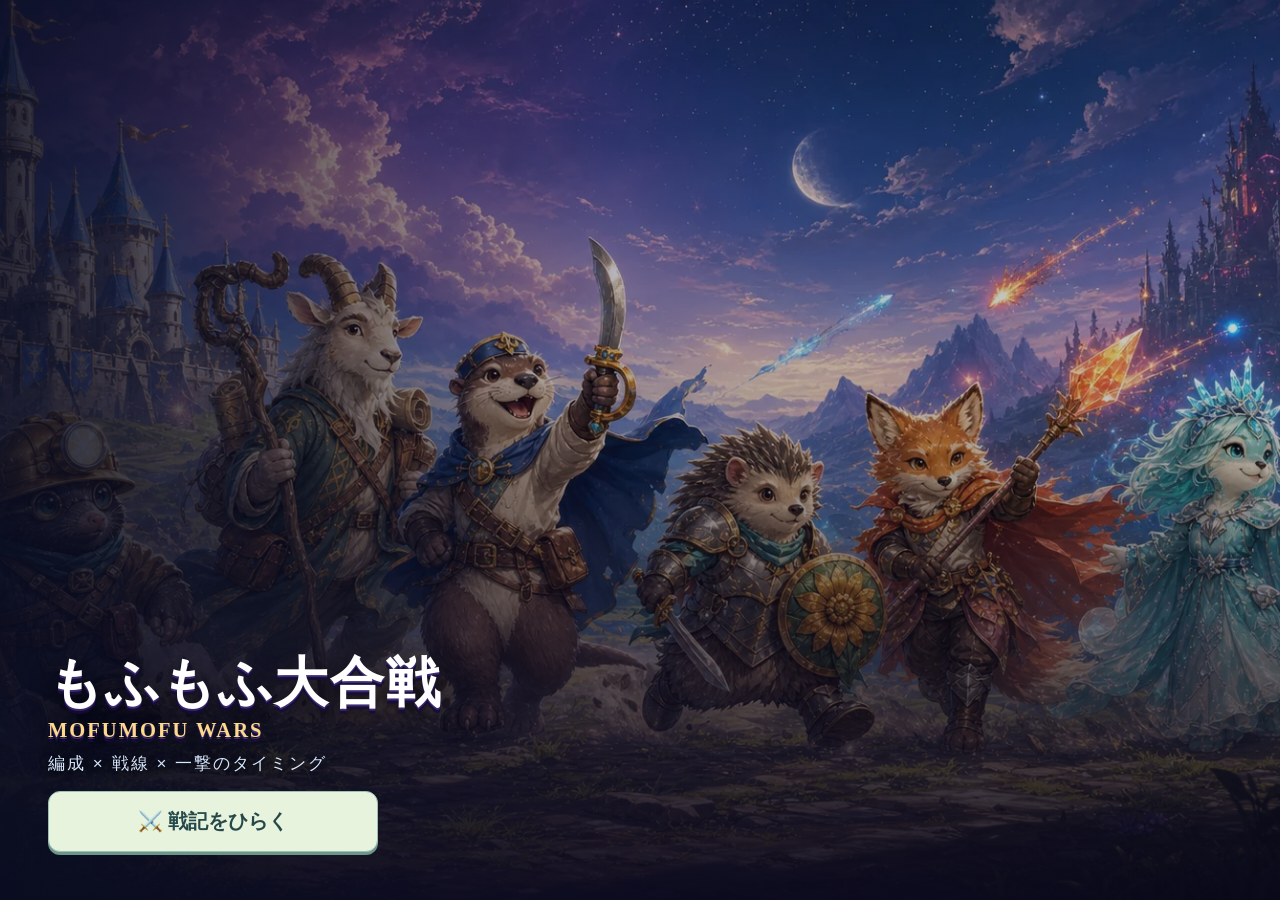
==== commit 381746af: "Add files via upload 追加ゲームを更新" ====
--- a/mofu-wars/index.html
+++ b/mofu-wars/index.html
@@ -1,52 +1,52 @@
-<!DOCTYPE html>
-<html lang="ja">
-<head>
-<meta charset="utf-8">
-<meta name="viewport" content="width=device-width,initial-scale=1,maximum-scale=1,user-scalable=no,viewport-fit=cover">
-<meta name="apple-mobile-web-app-capable" content="yes">
-<meta name="mobile-web-app-capable" content="yes">
-<meta name="apple-mobile-web-app-status-bar-style" content="black-translucent">
+<!DOCTYPE html>
+<html lang="ja">
+<head>
+<meta charset="utf-8">
+<meta name="viewport" content="width=device-width,initial-scale=1,maximum-scale=1,user-scalable=no,viewport-fit=cover">
+<meta name="apple-mobile-web-app-capable" content="yes">
+<meta name="mobile-web-app-capable" content="yes">
+<meta name="apple-mobile-web-app-status-bar-style" content="black-translucent">
 <meta name="theme-color" content="#2a2140">
 <meta name="description" content="編成とタイミングで戦線を押し返す、オリジナル・もふもふレーンバトル">
 <link rel="manifest" href="manifest.webmanifest">
 <title>もふもふ大合戦</title>
-<style>
-*{box-sizing:border-box;-webkit-tap-highlight-color:transparent;-webkit-user-select:none;user-select:none;}
-html,body{height:100%;margin:0;padding:0;overflow:hidden;background:#1c1630;}
-body{
-  font-family:"Hiragino Maru Gothic ProN","ヒラギノ丸ゴ ProN W4",-apple-system,"Segoe UI",Roboto,sans-serif;
-  color:#fff; touch-action:manipulation;
-}
-#app{position:fixed;inset:0;display:flex;flex-direction:column;}
-.screen{position:absolute;inset:0;display:none;flex-direction:column;overflow:hidden;}
-.screen.on{display:flex;}
-
-/* ---------- 共通パーツ ---------- */
-.hdr{flex:0 0 auto;display:flex;align-items:center;gap:6px;padding:6px 8px;
-  padding-top:calc(6px + env(safe-area-inset-top));
-  background:linear-gradient(#3a2f5c,#2a2140);border-bottom:2px solid #16112a;}
-.hdr .ttl{font-size:16px;font-weight:bold;letter-spacing:1px;}
-.spacer{flex:1;}
-.wallet{display:flex;gap:5px;flex-wrap:wrap;justify-content:flex-end;}
-.chip{background:#16112a;border:2px solid #56487f;border-radius:999px;padding:2px 9px;font-size:13px;white-space:nowrap;}
-.body{flex:1;overflow-y:auto;-webkit-overflow-scrolling:touch;padding:10px;
-  padding-bottom:calc(14px + env(safe-area-inset-bottom));}
-.btn{
-  display:inline-flex;align-items:center;justify-content:center;gap:6px;
-  border:none;border-radius:14px;padding:12px 16px;font-size:16px;font-weight:bold;
-  font-family:inherit;color:#3a2a10;background:linear-gradient(#ffe08a,#ffb43d);
-  box-shadow:0 4px 0 #c2801c;cursor:pointer;
-}
-.btn:active{transform:translateY(3px);box-shadow:0 1px 0 #c2801c;}
-.btn.sub{background:linear-gradient(#cfd6ff,#98a6e8);box-shadow:0 4px 0 #6272b8;color:#1e2450;}
-.btn.dim{background:linear-gradient(#8e8aa0,#6d6a80);box-shadow:0 4px 0 #4a4757;color:#2a2735;}
-.btn.big{font-size:20px;padding:16px 24px;border-radius:18px;}
-.btn[disabled]{filter:grayscale(.7) brightness(.75);pointer-events:none;}
-.card{background:#2e2650;border:2px solid #4b3d7a;border-radius:14px;padding:10px;margin-bottom:10px;}
-h2.sec{font-size:15px;margin:2px 0 8px;color:#ffd98a;}
-.small{font-size:12px;color:#c3bada;line-height:1.5;}
-
-/* ---------- タイトル ---------- */
+<style>
+*{box-sizing:border-box;-webkit-tap-highlight-color:transparent;-webkit-user-select:none;user-select:none;}
+html,body{height:100%;margin:0;padding:0;overflow:hidden;background:#1c1630;}
+body{
+  font-family:"Hiragino Maru Gothic ProN","ヒラギノ丸ゴ ProN W4",-apple-system,"Segoe UI",Roboto,sans-serif;
+  color:#fff; touch-action:manipulation;
+}
+#app{position:fixed;inset:0;display:flex;flex-direction:column;}
+.screen{position:absolute;inset:0;display:none;flex-direction:column;overflow:hidden;}
+.screen.on{display:flex;}
+
+/* ---------- 共通パーツ ---------- */
+.hdr{flex:0 0 auto;display:flex;align-items:center;gap:6px;padding:6px 8px;
+  padding-top:calc(6px + env(safe-area-inset-top));
+  background:linear-gradient(#3a2f5c,#2a2140);border-bottom:2px solid #16112a;}
+.hdr .ttl{font-size:16px;font-weight:bold;letter-spacing:1px;}
+.spacer{flex:1;}
+.wallet{display:flex;gap:5px;flex-wrap:wrap;justify-content:flex-end;}
+.chip{background:#16112a;border:2px solid #56487f;border-radius:999px;padding:2px 9px;font-size:13px;white-space:nowrap;}
+.body{flex:1;overflow-y:auto;-webkit-overflow-scrolling:touch;padding:10px;
+  padding-bottom:calc(14px + env(safe-area-inset-bottom));}
+.btn{
+  display:inline-flex;align-items:center;justify-content:center;gap:6px;
+  border:none;border-radius:14px;padding:12px 16px;font-size:16px;font-weight:bold;
+  font-family:inherit;color:#3a2a10;background:linear-gradient(#ffe08a,#ffb43d);
+  box-shadow:0 4px 0 #c2801c;cursor:pointer;
+}
+.btn:active{transform:translateY(3px);box-shadow:0 1px 0 #c2801c;}
+.btn.sub{background:linear-gradient(#cfd6ff,#98a6e8);box-shadow:0 4px 0 #6272b8;color:#1e2450;}
+.btn.dim{background:linear-gradient(#8e8aa0,#6d6a80);box-shadow:0 4px 0 #4a4757;color:#2a2735;}
+.btn.big{font-size:20px;padding:16px 24px;border-radius:18px;}
+.btn[disabled]{filter:grayscale(.7) brightness(.75);pointer-events:none;}
+.card{background:#2e2650;border:2px solid #4b3d7a;border-radius:14px;padding:10px;margin-bottom:10px;}
+h2.sec{font-size:15px;margin:2px 0 8px;color:#ffd98a;}
+.small{font-size:12px;color:#c3bada;line-height:1.5;}
+
+/* ---------- タイトル ---------- */
 #s-title{background:#241c3f url('mofu-war-v5-hero.webp') center/cover no-repeat;align-items:flex-start;justify-content:flex-end;padding:clamp(18px,4vw,48px);isolation:isolate;}
 #s-title:before{content:"";position:absolute;inset:0;background:linear-gradient(90deg,rgba(10,13,34,.86) 0%,rgba(16,13,42,.30) 48%,rgba(10,9,28,.18)),linear-gradient(0deg,rgba(9,8,25,.92),transparent 58%);z-index:-1;}
 #s-title .logo{font-family:Georgia,"Hiragino Mincho ProN",serif;font-size:min(10vw,54px);font-weight:900;text-align:left;line-height:1.1;letter-spacing:.03em;
@@ -54,7 +54,7 @@
 #s-title .logo small{display:block;font-size:.38em;color:#ffd98a;margin-top:6px;letter-spacing:2px;}
 #s-title .cats{font-size:clamp(11px,2.8vw,17px);margin:10px 0 16px;letter-spacing:.12em;color:#d8e8ff;text-shadow:0 2px 8px #000;}
 #s-title .btn.big{min-width:min(84vw,330px);border:2px solid #fff0b0;background:linear-gradient(180deg,#ffe899,#efaa36);box-shadow:0 5px 0 #8c541c,0 10px 28px rgba(0,0,0,.45)}
-
+
 /* ---------- ホーム ---------- */
 #s-home{background:#151027 url('mofu-base-v5.webp') center/cover no-repeat;}
 #s-home:after{content:"";position:absolute;inset:0;z-index:0;background:linear-gradient(90deg,rgba(13,10,29,.95),rgba(15,13,35,.78) 52%,rgba(9,12,28,.48)),linear-gradient(0deg,rgba(10,8,24,.78),transparent 62%);pointer-events:none}
@@ -78,57 +78,58 @@
   #s-home .menu .btn{min-height:94px}
   #s-home .card{margin-bottom:10px}
 }
-
-/* ---------- マップ ---------- */
-.chtabs{display:flex;gap:6px;margin-bottom:10px;flex-wrap:wrap;}
-.chtab{flex:1 1 40%;padding:8px;border-radius:10px;background:#3a2f5c;border:2px solid #4b3d7a;
-  font-size:13px;text-align:center;font-family:inherit;color:#fff;}
-.chtab.on{background:linear-gradient(#ffe08a,#ffb43d);color:#3a2a10;border-color:#ffe08a;font-weight:bold;}
-.chtab.lock{opacity:.45;}
-.stages{display:grid;grid-template-columns:repeat(auto-fill,minmax(140px,1fr));gap:8px;}
-.stg{position:relative;background:#372f5e;border:2px solid #55478a;border-radius:12px;padding:10px 8px;
-  text-align:left;font-family:inherit;color:#fff;font-size:13px;}
-.stg .no{font-size:11px;color:#b9aee0;}
-.stg .nm{font-size:14px;font-weight:bold;margin-top:2px;}
-.stg .st{position:absolute;right:8px;top:8px;font-size:15px;}
-.stg.clear{background:#2c4a3a;border-color:#5aa77c;}
-.stg.lock{opacity:.4;}
-.stg.boss{background:#5a2b3d;border-color:#b05a77;}
+
+/* ---------- マップ ---------- */
+.chtabs{display:flex;gap:6px;margin-bottom:10px;flex-wrap:wrap;}
+.chtab{flex:1 1 40%;padding:8px;border-radius:10px;background:#3a2f5c;border:2px solid #4b3d7a;
+  font-size:13px;text-align:center;font-family:inherit;color:#fff;}
+.chtab.on{background:linear-gradient(#ffe08a,#ffb43d);color:#3a2a10;border-color:#ffe08a;font-weight:bold;}
+.chtab.lock{opacity:.45;}
+.stages{display:grid;grid-template-columns:repeat(auto-fill,minmax(140px,1fr));gap:8px;}
+.stg{position:relative;background:#372f5e;border:2px solid #55478a;border-radius:12px;padding:10px 8px;
+  text-align:left;font-family:inherit;color:#fff;font-size:13px;}
+.stg .no{font-size:11px;color:#b9aee0;}
+.stg .nm{font-size:14px;font-weight:bold;margin-top:2px;}
+.stg .st{position:absolute;right:8px;top:8px;font-size:15px;}
+.stg.clear{background:#2c4a3a;border-color:#5aa77c;}
+.stg.lock{opacity:.4;}
+.stg.boss{background:#5a2b3d;border-color:#b05a77;}
 .stg.boss.clear{background:#3f4a2b;border-color:#9caf5a;}
 .stg:active{transform:translateY(2px) scale(.985)}
-.stg .enemyline{font-size:18px;letter-spacing:2px;margin-top:5px;filter:drop-shadow(0 2px 2px rgba(0,0,0,.35));}
+.stg .enemyline{display:flex;align-items:center;justify-content:center;gap:2px;height:24px;margin-top:4px;filter:drop-shadow(0 2px 2px rgba(0,0,0,.35));}
+.enemyThumb{display:inline-block;width:27px;height:23px;background-repeat:no-repeat;background-size:400% 200%;background-position:0 0}.enemyThumb.fallback{display:inline-grid;place-items:center;font-size:17px}
 .stg .danger{display:inline-block;margin-top:5px;padding:2px 7px;border-radius:999px;background:rgba(0,0,0,.24);color:#ffe8a8;font-size:10px;}
-
-/* ---------- ユニット一覧 ---------- */
-.ulist{display:grid;grid-template-columns:repeat(auto-fill,minmax(150px,1fr));gap:8px;}
-.ucard{background:#2e2650;border:2px solid #4b3d7a;border-radius:12px;padding:8px;position:relative;}
-.ucard.indeck{border-color:#ffd24d;box-shadow:0 0 0 2px rgba(255,210,77,.28);}
-.ucard.locked{opacity:.42;}
+
+/* ---------- ユニット一覧 ---------- */
+.ulist{display:grid;grid-template-columns:repeat(auto-fill,minmax(150px,1fr));gap:8px;}
+.ucard{background:#2e2650;border:2px solid #4b3d7a;border-radius:12px;padding:8px;position:relative;}
+.ucard.indeck{border-color:#ffd24d;box-shadow:0 0 0 2px rgba(255,210,77,.28);}
+.ucard.locked{opacity:.42;}
 .ucard .row1{display:flex;align-items:center;gap:8px;}
 .ucard .em{font-size:30px;line-height:1;}
 .unitPortrait{position:relative;flex:0 0 62px;width:62px;height:54px;background-repeat:no-repeat;background-size:400% 200%;background-position:0 0;filter:drop-shadow(0 4px 4px rgba(0,0,0,.38))}
 .unitPortrait .evCrown{position:absolute;left:-4px;top:-7px;font-size:17px;filter:drop-shadow(0 2px 2px #000)}
 .ucard .nm{font-size:14px;font-weight:bold;}
-.ucard .lv{font-size:11px;color:#ffd98a;}
-.ucard .tags{font-size:10px;color:#b9aee0;margin-top:3px;line-height:1.4;}
-.ucard .acts{display:flex;gap:5px;margin-top:7px;}
-.ucard .acts .btn{flex:1;padding:7px 4px;font-size:12px;border-radius:9px;box-shadow:0 3px 0 #c2801c;}
-.ucard .acts .btn.sub{box-shadow:0 3px 0 #6272b8;}
-.ucard .acts .btn.dim{box-shadow:0 3px 0 #4a4757;}
-.bar{height:6px;background:#1a1430;border-radius:4px;overflow:hidden;margin-top:5px;}
-.bar > i{display:block;height:100%;background:linear-gradient(90deg,#65d6ff,#4a8bff);}
-/* とどく/はやさ/れんだ の めもり */
-.meter{display:flex;align-items:center;gap:5px;margin-top:3px;font-size:10px;color:#b9aee0;}
-.meter > span{flex:0 0 34px;}
-.meter > u{flex:1;display:block;height:6px;background:#1a1430;border-radius:4px;overflow:hidden;text-decoration:none;}
-.meter > u > i{display:block;height:100%;min-width:2px;}
+.ucard .lv{font-size:11px;color:#ffd98a;}
+.ucard .tags{font-size:10px;color:#b9aee0;margin-top:3px;line-height:1.4;}
+.ucard .acts{display:flex;gap:5px;margin-top:7px;}
+.ucard .acts .btn{flex:1;padding:7px 4px;font-size:12px;border-radius:9px;box-shadow:0 3px 0 #c2801c;}
+.ucard .acts .btn.sub{box-shadow:0 3px 0 #6272b8;}
+.ucard .acts .btn.dim{box-shadow:0 3px 0 #4a4757;}
+.bar{height:6px;background:#1a1430;border-radius:4px;overflow:hidden;margin-top:5px;}
+.bar > i{display:block;height:100%;background:linear-gradient(90deg,#65d6ff,#4a8bff);}
+/* とどく/はやさ/れんだ の めもり */
+.meter{display:flex;align-items:center;gap:5px;margin-top:3px;font-size:10px;color:#b9aee0;}
+.meter > span{flex:0 0 34px;}
+.meter > u{flex:1;display:block;height:6px;background:#1a1430;border-radius:4px;overflow:hidden;text-decoration:none;}
+.meter > u > i{display:block;height:100%;min-width:2px;}
 .meter > b{flex:0 0 74px;text-align:right;color:#e6dfff;font-weight:normal;}
 .rosterHero{height:clamp(128px,24vw,220px);margin:0 0 10px;border:2px solid #8fd9ff;border-radius:18px;background:url('mofu-new-heroes.webp') center 48%/cover no-repeat;position:relative;overflow:hidden;box-shadow:0 8px 24px rgba(12,8,34,.38)}
 .rosterHero:after{content:"あたらしい なかまと じぶんだけの部隊をつくろう";position:absolute;left:0;right:0;bottom:0;padding:24px 12px 10px;background:linear-gradient(transparent,rgba(20,15,48,.96));color:#fff;font-size:clamp(13px,2.3vw,18px);font-weight:900;text-align:center;text-shadow:0 2px 4px #000}
 .skilltag{display:inline-flex;align-items:center;padding:2px 7px;border-radius:999px;background:linear-gradient(135deg,#3a2966,#27506a);border:1px solid #87d7e8;color:#effcff;font-size:10px;margin-left:3px;box-shadow:0 0 10px rgba(105,219,240,.12)}
 .unitFilters{display:flex;gap:6px;overflow-x:auto;padding:2px 1px 8px;-webkit-overflow-scrolling:touch}.unitFilters .btn{flex:0 0 auto;padding:7px 11px;font-size:11px}.unitFilters .btn.on{background:linear-gradient(#67d6df,#368da5);box-shadow:0 3px 0 #1f6175}.unitCount{font-size:11px;color:#cff7ff;margin:0 0 7px;text-align:right}
-
-/* ---------- ガチャ ---------- */
+
+/* ---------- ガチャ ---------- */
 #s-gacha{background:#110d29 url('mofu-gacha-v5.webp') center/cover no-repeat;isolation:isolate}
 #s-gacha:after{content:"";position:absolute;inset:0;z-index:-1;background:linear-gradient(90deg,rgba(10,8,28,.78),rgba(17,10,42,.28),rgba(10,8,28,.78)),linear-gradient(0deg,rgba(9,7,24,.94),transparent 58%)}
 #s-gacha>.hdr{background:linear-gradient(rgba(43,32,82,.96),rgba(27,20,58,.93))}
@@ -145,7 +146,7 @@
 .gcard.r3>*{position:relative;z-index:1}
 .gcard .em{font-size:74px;line-height:1;}
 .gportrait{width:180px;height:140px;margin:-22px auto -4px;background-repeat:no-repeat;background-size:400% 200%;background-position:0 0;filter:drop-shadow(0 8px 8px rgba(0,0,0,.42))}
-.gcard .nm{font-size:20px;font-weight:bold;margin-top:6px;}
+.gcard .nm{font-size:20px;font-weight:bold;margin-top:6px;}
 .gcard .rr{font-size:12px;color:#ffe6a8;margin-top:3px;letter-spacing:2px;}
 .ginfo{display:grid;grid-template-columns:repeat(3,1fr);gap:5px;margin-top:8px;}
 .ginfo span{background:#1d1735;border:1px solid #574885;border-radius:9px;padding:7px 3px;font-size:11px;color:#e8e2ff;}
@@ -169,10 +170,17 @@
 
 /* ---------- 戦略情報 ---------- */
 .role{display:inline-flex;align-items:center;padding:2px 7px;border-radius:999px;background:#15112a;border:1px solid #7564a7;color:#eee8ff;font-size:10px;margin-right:3px;}
+.roleGuide{margin-top:5px;padding:6px 8px;border-radius:9px;background:rgba(10,8,27,.48);border-left:3px solid #82dbff;color:#e9f7ff;font-size:10px;line-height:1.45}
+.tacticPreview{margin:9px 0;padding:10px 11px;border:1px solid #d5b968;border-radius:12px;background:linear-gradient(135deg,rgba(76,48,103,.92),rgba(38,62,85,.92));text-align:left;color:#fff7d0;font-size:12px;line-height:1.65}
+.tacticPreview b{display:block;color:#fff;font-size:13px}.tacticChip{display:inline-block;margin:4px 4px 0 0;padding:3px 7px;border-radius:999px;background:#17122d;border:1px solid #8ad7e8;color:#eaffff;font-size:10px}
+.deckDiagnosis{margin:-3px 0 9px;padding:9px 10px;border-radius:11px;background:rgba(17,13,38,.82);border:1px solid #695b94;text-align:left;font-size:11px;line-height:1.55}.deckDiagnosis b{color:#fff4af}.deckCheck{display:inline-flex;align-items:center;margin:4px 4px 0 0;padding:3px 7px;border-radius:999px;background:#26203f;border:1px solid #73699b;color:#cfc7e8}.deckCheck.ok{background:#1e594d;border-color:#69d7aa;color:#eafff5}.deckCheck.miss{background:#633247;border-color:#e68aa5;color:#fff0f4}
+.formationWord{color:#bff8ff}
+.ubtn.role-guard{border-color:#70c8ff}.ubtn.role-rush{border-color:#ffe06a}.ubtn.role-range{border-color:#9be89d}.ubtn.role-splash{border-color:#d49cff}.ubtn.role-ace{border-color:#ff9e78}
 .bonusbox{margin:8px 0;padding:9px 11px;border-radius:12px;background:linear-gradient(135deg,#263e55,#302752);border:1px solid #65bddd;font-size:12px;line-height:1.7;color:#dbf7ff;}
 .previewWorld{height:96px;margin:-18px -18px 12px;border-radius:15px 15px 0 0;background-image:url('battle-worlds.webp');background-size:200% 200%;position:relative;overflow:hidden;}
 .previewWorld:after{content:"";position:absolute;inset:0;background:linear-gradient(transparent,rgba(25,17,45,.85));}
 .previewEnemies{font-size:28px;letter-spacing:6px;margin:7px 0;filter:drop-shadow(0 3px 3px rgba(0,0,0,.5));}
+.previewEnemyGrid{display:flex;gap:6px;overflow-x:auto;margin:8px -2px;padding:2px 2px 7px;-webkit-overflow-scrolling:touch}.previewEnemy{position:relative;flex:0 0 72px;height:74px;border:1px solid #6b5b96;border-radius:11px;background:linear-gradient(#31284f,#19152c);overflow:hidden}.previewEnemy .pic{display:block;width:68px;height:51px;margin:0 auto;background-repeat:no-repeat;background-size:400% 200%;background-position:0 0;filter:drop-shadow(0 3px 3px rgba(0,0,0,.5))}.previewEnemy .fallback{display:grid;place-items:center;height:49px;font-size:31px}.previewEnemy b{display:block;padding:1px 2px 3px;overflow:hidden;text-overflow:ellipsis;white-space:nowrap;color:#f4edff;font-size:9px}.previewEnemy em{position:absolute;right:2px;top:2px;padding:1px 3px;border-radius:999px;background:#742f4b;color:#fff2b8;font-size:8px;font-style:normal}.previewEnemy .erole{position:absolute;left:2px;top:2px;padding:1px 3px;border-radius:999px;background:#17314a;border:1px solid #75cde3;color:#eaffff;font-size:8px;font-style:normal}
 .previewStats{display:grid;grid-template-columns:repeat(3,1fr);gap:6px;margin:10px 0;}
 .previewStats div{background:#201936;border-radius:10px;padding:8px 3px;font-size:11px;}
 .btop .mini.brainReady{position:relative;overflow:visible;border-color:#fff4a6;color:#37220a;background:linear-gradient(#fff39a,#ffb638);animation:brainPulse .9s ease-in-out infinite;box-shadow:0 0 0 3px rgba(255,229,92,.28),0 0 22px rgba(255,205,66,.82)}
@@ -181,23 +189,27 @@
 .brainHead{font-size:14px;color:#d9cbff;letter-spacing:1px}.brainQ{margin:10px 0 14px;padding:14px 10px;border:3px solid #fff;border-radius:16px;background:linear-gradient(135deg,#6b4cc1,#d055a0);font-size:clamp(24px,5vw,38px);font-weight:900;color:#fff;text-shadow:0 3px 0 rgba(0,0,0,.25);box-shadow:0 6px 0 #3c277b}
 .brainChoices{display:grid;grid-template-columns:repeat(3,1fr);gap:8px}.brainChoice{min-height:64px;border:3px solid #fff;border-radius:15px;background:linear-gradient(#fff7bf,#ffc84c);color:#483314;font-family:inherit;font-size:clamp(18px,4vw,28px);font-weight:900;box-shadow:0 5px 0 #bd7e19}.brainChoice:active{transform:translateY(4px);box-shadow:0 1px 0 #bd7e19}.brainChoice.wrong{background:#a7a1b1;color:#514d59;animation:brainWrong .25s}.brainWhy{min-height:38px;margin-top:11px;font-size:15px;font-weight:bold;color:#cffff0;line-height:1.5}.brainReward{padding:14px;border-radius:16px;background:linear-gradient(135deg,#355f86,#4a3389);font-size:18px;line-height:1.7;color:#fff;animation:pop .38s ease-out}
 @keyframes brainWrong{25%{transform:translateX(-8px)}75%{transform:translateX(8px)}}
-
-/* ---------- バトル ---------- */
-#s-battle{background:#0e0a1c;}
+
+/* ---------- バトル ---------- */
+#s-battle{background:#0e0a1c;}
 .bhdr{flex:0 0 auto;padding:5px 7px;padding-top:calc(5px + env(safe-area-inset-top));background:linear-gradient(180deg,#221b3c,#100c21);border-bottom:1px solid #7664a8;box-shadow:0 5px 18px rgba(0,0,0,.42);z-index:3;}
-.hprow{display:flex;align-items:center;gap:6px;font-size:11px;}
-.hpbar{flex:1;height:12px;background:#000;border:1px solid #4b3d7a;border-radius:7px;overflow:hidden;position:relative;}
-.hpbar > i{display:block;height:100%;transition:width .12s linear;}
-.hpbar.me > i{background:linear-gradient(90deg,#63e08a,#2ea75c);}
-.hpbar.en > i{background:linear-gradient(90deg,#ff8a8a,#d13a3a);}
-.moneyrow{display:flex;align-items:center;gap:6px;margin-top:4px;}
-.mbar{flex:1;height:14px;background:#000;border:1px solid #6b5a2a;border-radius:7px;overflow:hidden;position:relative;}
-.mbar > i{display:block;height:100%;background:linear-gradient(90deg,#ffe08a,#ffb43d);}
-.mbar > b{position:absolute;inset:0;display:flex;align-items:center;justify-content:center;
-  font-size:10px;color:#2a2010;font-weight:bold;text-shadow:0 1px 0 rgba(255,255,255,.4);}
-/* min-height:0 が ないと canvas の じつサイズ ぶん のびて
-   したの ユニットボタンが がめんの そとに おしだされる */
-#cv{flex:1 1 0;min-height:0;display:block;width:100%;background:#87ceeb;touch-action:none;}
+.hprow{display:flex;align-items:center;gap:6px;font-size:11px;}
+.hpbar{flex:1;height:12px;background:#000;border:1px solid #4b3d7a;border-radius:7px;overflow:hidden;position:relative;}
+.hpbar > i{display:block;height:100%;transition:width .12s linear;}
+.hpbar.me > i{background:linear-gradient(90deg,#63e08a,#2ea75c);}
+.hpbar.en > i{background:linear-gradient(90deg,#ff8a8a,#d13a3a);}
+.moneyrow{display:flex;align-items:center;gap:6px;margin-top:4px;}
+.mbar{flex:1;height:14px;background:#000;border:1px solid #6b5a2a;border-radius:7px;overflow:hidden;position:relative;}
+.mbar > i{display:block;height:100%;background:linear-gradient(90deg,#ffe08a,#ffb43d);}
+.mbar > b{position:absolute;inset:0;display:flex;align-items:center;justify-content:center;
+  font-size:10px;color:#2a2010;font-weight:bold;text-shadow:0 1px 0 rgba(255,255,255,.4);}
+.battleIntel{flex:0 0 auto;display:flex;align-items:center;gap:6px;padding:4px 7px;background:linear-gradient(180deg,#17112b,#0f0b20);border-bottom:1px solid #493d70;z-index:3;box-shadow:0 4px 12px rgba(0,0,0,.28)}
+.battleStatus{flex:0 0 116px;min-width:0;color:#dfeaff;font-size:10px;line-height:1.2}.battleStatus b{display:block;overflow:hidden;text-overflow:ellipsis;white-space:nowrap;color:#fff4b0;font-size:11px}.battleStatus small{display:block;overflow:hidden;text-overflow:ellipsis;white-space:nowrap;color:#aebbe0;font-size:9px}
+.bossTrack{height:5px;margin-top:3px;border:1px solid #7d4563;border-radius:999px;background:#160b18;overflow:hidden}.bossTrack i{display:block;height:100%;width:0;background:linear-gradient(90deg,#ffbe54,#ff4d69);transition:width .12s linear}
+.battleMapButton{flex:1;min-width:0;height:34px;padding:0;border:1px solid #7665a6;border-radius:10px;background:#0d0b1a;overflow:hidden;box-shadow:inset 0 0 0 1px rgba(255,255,255,.05);touch-action:none}.battleMapButton:active{border-color:#fff0a5}.battleMapButton canvas{display:block;width:100%;height:100%}
+/* min-height:0 が ないと canvas の じつサイズ ぶん のびて
+   したの ユニットボタンが がめんの そとに おしだされる */
+#cv{flex:1 1 0;min-height:0;display:block;width:100%;background:#87ceeb;touch-action:none;}
 .bfoot{flex:0 0 auto;background:linear-gradient(180deg,#161029,#241a40);padding:7px 5px;padding-bottom:calc(7px + env(safe-area-inset-bottom));border-top:1px solid #7664a8;box-shadow:0 -7px 20px rgba(0,0,0,.38);z-index:3;}
 .deckrow{display:grid;grid-template-columns:repeat(7,minmax(0,1fr));gap:4px;}
 .ubtn{position:relative;background:radial-gradient(circle at 50% 15%,#61518f,#2c234c 72%);border:2px solid #8e7ac9;border-radius:12px;
@@ -207,20 +219,20 @@
 .deckSprite{display:block;width:44px;height:34px;margin:-2px auto 0;background-repeat:no-repeat;background-size:400% 200%;background-position:0 0;filter:drop-shadow(0 2px 2px rgba(0,0,0,.62))}
 .ubtn .uname{display:block;max-width:100%;overflow:hidden;text-overflow:ellipsis;white-space:nowrap;font-size:8px;color:#e9e2ff;line-height:1.1}
 .ubtn .roleDot{position:absolute;left:3px;top:2px;font-size:10px;z-index:2}
-.ubtn .cost{font-size:10px;color:#ffe08a;display:block;line-height:1.2;}
-.ubtn .cool{position:absolute;left:0;bottom:0;width:100%;background:rgba(0,0,0,.62);pointer-events:none;}
+.ubtn .cost{font-size:10px;color:#ffe08a;display:block;line-height:1.2;}
+.ubtn .cool{position:absolute;left:0;bottom:0;width:100%;background:rgba(0,0,0,.62);pointer-events:none;}
 .ubtn.no{filter:grayscale(.75) brightness(.65);}
 .ubtn.cannon{background:linear-gradient(#ff9a5a,#d2472a);border-color:#ffcf8a;}
 .ubtn.cannon.ready{animation:cannonReady 1.05s ease-in-out infinite;border-color:#fff2a8;box-shadow:0 0 22px rgba(255,224,90,.82),inset 0 1px 0 rgba(255,255,255,.5)}
 @keyframes cannonReady{50%{transform:translateY(-3px) scale(1.035);filter:brightness(1.2)}}
 .battleCallout{position:absolute;top:74px;left:50%;z-index:4;transform:translate(-50%,-16px) scale(.8);opacity:0;pointer-events:none;padding:5px 14px;border:1px solid rgba(255,255,255,.75);border-radius:999px;background:linear-gradient(90deg,rgba(27,20,55,.88),rgba(66,46,111,.92));font-size:12px;font-weight:900;letter-spacing:.08em;text-shadow:0 2px 2px #000;transition:opacity .18s,transform .18s}
 .battleCallout.on{opacity:1;transform:translate(-50%,0) scale(1)}
-.btop{display:flex;gap:4px;margin-bottom:4px;}
-.btop .mini{flex:0 0 auto;background:#3a2f5c;border:2px solid #6f5cb0;border-radius:9px;
-  padding:4px 9px;font-family:inherit;color:#fff;font-size:12px;white-space:nowrap;}
-/* せまい がめんでは ステージめいだけ ちぢめる（ボタンは ちぢめない） */
-#stgName{flex:0 1 auto;min-width:0;overflow:hidden;text-overflow:ellipsis;}
-/* ちいさい がめんでは ステージめいは マップで みれば よいので しまう */
+.btop{display:flex;gap:4px;margin-bottom:4px;}
+.btop .mini{flex:0 0 auto;background:#3a2f5c;border:2px solid #6f5cb0;border-radius:9px;
+  padding:4px 9px;font-family:inherit;color:#fff;font-size:12px;white-space:nowrap;}
+/* せまい がめんでは ステージめいだけ ちぢめる（ボタンは ちぢめない） */
+#stgName{flex:0 1 auto;min-width:0;overflow:hidden;text-overflow:ellipsis;}
+/* ちいさい がめんでは ステージめいは マップで みれば よいので しまう */
 @media (max-width:359px){ #stgName{display:none;} }
 .btop .mini.on{background:linear-gradient(#ffe08a,#ffb43d);color:#3a2a10;border-color:#ffe08a;}
 @media (orientation:portrait) and (max-width:560px){
@@ -230,22 +242,23 @@
   #s-title .cats{text-align:center;width:100%}
   #s-title .btn.big{align-self:center}
   .battleCallout{top:94px}
-}
-
-/* ---------- オーバーレイ ---------- */
-.ov{position:absolute;inset:0;background:rgba(12,8,24,.86);display:none;
-  align-items:center;justify-content:center;padding:16px;z-index:50;}
-.ov.on{display:flex;}
-.ovbox{background:#2e2650;border:3px solid #6f5cb0;border-radius:18px;padding:18px;
-  width:min(92vw,420px);max-height:86vh;overflow-y:auto;text-align:center;}
-.ovbox h3{margin:0 0 8px;font-size:24px;}
-.rewards{font-size:15px;line-height:1.9;margin:8px 0 12px;}
-.ovbox .btns{display:flex;gap:8px;justify-content:center;flex-wrap:wrap;margin-top:6px;}
-
-.toast{position:absolute;left:50%;bottom:calc(16px + env(safe-area-inset-bottom));transform:translateX(-50%);
-  background:rgba(20,14,40,.94);border:2px solid #6f5cb0;border-radius:12px;padding:9px 15px;
-  font-size:14px;z-index:80;opacity:0;transition:opacity .2s;pointer-events:none;white-space:nowrap;}
-.toast.on{opacity:1;}
+  .battleIntel{padding:3px 5px;gap:4px}.battleStatus{flex-basis:94px}.battleMapButton{height:30px}.battleStatus b{font-size:10px}.battleStatus small{font-size:8px}
+}
+
+/* ---------- オーバーレイ ---------- */
+.ov{position:absolute;inset:0;background:rgba(12,8,24,.86);display:none;
+  align-items:center;justify-content:center;padding:16px;z-index:50;}
+.ov.on{display:flex;}
+.ovbox{background:#2e2650;border:3px solid #6f5cb0;border-radius:18px;padding:18px;
+  width:min(92vw,420px);max-height:86vh;overflow-y:auto;text-align:center;}
+.ovbox h3{margin:0 0 8px;font-size:24px;}
+.rewards{font-size:15px;line-height:1.9;margin:8px 0 12px;}
+.ovbox .btns{display:flex;gap:8px;justify-content:center;flex-wrap:wrap;margin-top:6px;}
+
+.toast{position:absolute;left:50%;bottom:calc(16px + env(safe-area-inset-bottom));transform:translateX(-50%);
+  background:rgba(20,14,40,.94);border:2px solid #6f5cb0;border-radius:12px;padding:9px 15px;
+  font-size:14px;z-index:80;opacity:0;transition:opacity .2s;pointer-events:none;white-space:nowrap;}
+.toast.on{opacity:1;}
 @keyframes pop{0%{transform:scale(.5);opacity:0}70%{transform:scale(1.12)}100%{transform:scale(1);opacity:1}}
 @keyframes logoFloat{0%,100%{transform:translateY(0) rotate(-1deg)}50%{transform:translateY(-8px) rotate(1deg)}}
 @keyframes ticketGlow{0%,100%{box-shadow:0 0 8px rgba(255,221,92,.2)}50%{box-shadow:0 0 24px rgba(255,221,92,.8)}}
@@ -260,25 +273,26 @@
 .savecode{box-sizing:border-box;width:100%;height:108px;margin:9px 0;padding:10px;border:2px solid #8270bd;border-radius:12px;background:#171229;color:#eaffff;font-family:monospace;font-size:12px;line-height:1.45;resize:none;-webkit-user-select:text;user-select:text}
 .savecode:focus{outline:3px solid rgba(103,214,211,.35);border-color:#67d6d3}.saveStatus{min-height:36px;margin:7px 0;color:#bff7ec;font-size:12px;line-height:1.5}.saveWarn{color:#ffe4a3;font-size:11px;line-height:1.55;text-align:left}
 </style>
-</head>
-<body>
-<div id="app">
-
-  <!-- ===== タイトル ===== -->
+<link rel="stylesheet" href="redesign.css">
+</head>
+<body>
+<div id="app">
+
+  <!-- ===== タイトル ===== -->
   <div class="screen on" id="s-title">
     <div class="logo">もふもふ大合戦<small>MOFUMOFU WARS</small></div>
     <div class="cats">編成 × 戦線 × 一撃のタイミング</div>
     <button class="btn big" id="btnStart">⚔️ 戦記をひらく</button>
-  </div>
-
-  <!-- ===== ホーム ===== -->
-  <div class="screen" id="s-home">
-    <div class="hdr">
-      <div class="ttl">🏠 きち</div><div class="spacer"></div>
-      <div class="wallet" id="walletHome"></div>
-    </div>
-    <div class="body">
-      <div class="menu">
+  </div>
+
+  <!-- ===== ホーム ===== -->
+  <div class="screen" id="s-home">
+    <div class="hdr">
+      <div class="ttl">🏠 きち</div><div class="spacer"></div>
+      <div class="wallet" id="walletHome"></div>
+    </div>
+    <div class="body">
+      <div class="menu">
         <button class="btn big" data-go="map"><i>🗺️</i>ぼうけん<small>6章・60の戦場</small></button>
         <button class="btn big sub" data-go="gacha"><i>🎁</i>召喚<small>新しい戦力との出会い</small></button>
         <button class="btn big sub" data-go="units"><i>🐾</i>部隊編成<small>役割と能力を組み合わせる</small></button>
@@ -290,45 +304,45 @@
       </div>
       <div class="card homeHow">
         <h2 class="sec">TACTICAL GUIDE</h2>
-        <div class="small">
-          ①したのボタンをおすと なかまが でてくるよ（おかねがいる）<br>
-          ②なかまは かってに あるいて たたかうよ<br>
-          ③あいての おしろ を こわしたら かち！<br>
-          ④まけそうなときは 💥ほうだい で ふきとばそう<br>
-          ⑤かったら ✨キラキラ で なかまを つよくしよう
-        </div>
+        <div class="small">
+          ①したのボタンをおすと なかまが でてくるよ（おかねがいる）<br>
+          ②なかまは かってに あるいて たたかうよ<br>
+          ③あいての おしろ を こわしたら かち！<br>
+          ④まけそうなときは 💥ほうだい で ふきとばそう<br>
+          ⑤かったら ✨キラキラ で なかまを つよくしよう
+        </div>
       </div>
       <div class="homeTools" style="text-align:center;">
         <button class="btn sub" id="btnSaveCare">💾 セーブあんしん</button>
         <button class="btn dim" id="btnReset">さいしょから やりなおす</button>
       </div>
-    </div>
-  </div>
-
-  <!-- ===== マップ ===== -->
-  <div class="screen" id="s-map">
-    <div class="hdr">
-      <button class="btn sub" data-go="home" style="padding:7px 12px;font-size:14px;">◀</button>
-      <div class="ttl">🗺️ ぼうけん</div><div class="spacer"></div>
-      <div class="wallet" id="walletMap"></div>
-    </div>
-    <div class="body">
-      <div class="chtabs" id="chTabs"></div>
-      <div class="stages" id="stageList"></div>
-    </div>
-  </div>
-
-  <!-- ===== もふもふ（編成・強化） ===== -->
-  <div class="screen" id="s-units">
-    <div class="hdr">
-      <button class="btn sub" data-go="home" style="padding:7px 12px;font-size:14px;">◀</button>
-      <div class="ttl">🐾 もふもふ</div><div class="spacer"></div>
-      <div class="wallet" id="walletUnits"></div>
+    </div>
+  </div>
+
+  <!-- ===== マップ ===== -->
+  <div class="screen" id="s-map">
+    <div class="hdr">
+      <button class="btn sub" data-go="home" style="padding:7px 12px;font-size:14px;">◀</button>
+      <div class="ttl">🗺️ ぼうけん</div><div class="spacer"></div>
+      <div class="wallet" id="walletMap"></div>
+    </div>
+    <div class="body">
+      <div class="chtabs" id="chTabs"></div>
+      <div class="stages" id="stageList"></div>
+    </div>
+  </div>
+
+  <!-- ===== もふもふ（編成・強化） ===== -->
+  <div class="screen" id="s-units">
+    <div class="hdr">
+      <button class="btn sub" data-go="home" style="padding:7px 12px;font-size:14px;">◀</button>
+      <div class="ttl">🐾 もふもふ</div><div class="spacer"></div>
+      <div class="wallet" id="walletUnits"></div>
     </div>
     <div class="body">
       <div class="rosterHero" aria-label="新しいもふもふの仲間たち"></div>
       <div class="unitFilters" id="unitFilters">
-        <button class="btn on" data-uf="all">ぜんぶ</button><button class="btn sub" data-uf="owned">なかま</button><button class="btn sub" data-uf="story">ぼうけん</button><button class="btn sub" data-uf="gacha">ガチャ</button><button class="btn sub" data-uf="skill">とくいわざ</button>
+        <button class="btn on" data-uf="all">ぜんぶ</button><button class="btn sub" data-uf="owned">なかま</button><button class="btn sub" data-uf="guard">🛡️まもり</button><button class="btn sub" data-uf="rush">⚡しんげき</button><button class="btn sub" data-uf="range">🎯えんご</button><button class="btn sub" data-uf="splash">💥そうじ</button><button class="btn sub" data-uf="ace">👑きりふだ</button><button class="btn sub" data-uf="story">ぼうけん</button><button class="btn sub" data-uf="gacha">ガチャ</button><button class="btn sub" data-uf="skill">とくいわざ</button>
       </div>
       <div class="unitCount" id="unitCount"></div>
       <div class="small" style="margin-bottom:8px;">
@@ -336,17 +350,17 @@
       </div>
       <div class="bonusbox" id="deckBonus"></div>
       <div class="ulist" id="unitList"></div>
-    </div>
-  </div>
-
-  <!-- ===== ガチャ ===== -->
-  <div class="screen" id="s-gacha">
-    <div class="hdr">
-      <button class="btn sub" data-go="home" style="padding:7px 12px;font-size:14px;">◀</button>
-      <div class="ttl">🎁 ガチャ</div><div class="spacer"></div>
-      <div class="wallet" id="walletGacha"></div>
-    </div>
-    <div class="body" id="gachaBox">
+    </div>
+  </div>
+
+  <!-- ===== ガチャ ===== -->
+  <div class="screen" id="s-gacha">
+    <div class="hdr">
+      <button class="btn sub" data-go="home" style="padding:7px 12px;font-size:14px;">◀</button>
+      <div class="ttl">🎁 ガチャ</div><div class="spacer"></div>
+      <div class="wallet" id="walletGacha"></div>
+    </div>
+    <div class="body" id="gachaBox">
       <div class="card">
         <h2 class="sec">レアもふもふ ガチャ</h2>
         <div class="small">🎫チケット 1まい で 1かい。どの結果も戦力になる安心設計。</div>
@@ -354,68 +368,74 @@
         <div class="pity" id="gachaPity"></div>
         <div class="learnbox" id="learnLink">📚「あそびのくに」で学ぶと、チケットを受け取れます。</div>
       </div>
-      <div id="gachaResult"></div>
-      <button class="btn big" id="btnGacha">🎫 1かい ひく</button>
-    </div>
-  </div>
-
-  <!-- ===== きょうか ===== -->
-  <div class="screen" id="s-upg">
-    <div class="hdr">
-      <button class="btn sub" data-go="home" style="padding:7px 12px;font-size:14px;">◀</button>
-      <div class="ttl">⚙️ きょうか</div><div class="spacer"></div>
-      <div class="wallet" id="walletUpg"></div>
-    </div>
-    <div class="body" id="upgList"></div>
-  </div>
-
-  <!-- ===== バトル ===== -->
+      <div id="gachaResult"></div>
+      <button class="btn big" id="btnGacha">🎫 1かい ひく</button>
+    </div>
+  </div>
+
+  <!-- ===== きょうか ===== -->
+  <div class="screen" id="s-upg">
+    <div class="hdr">
+      <button class="btn sub" data-go="home" style="padding:7px 12px;font-size:14px;">◀</button>
+      <div class="ttl">⚙️ きょうか</div><div class="spacer"></div>
+      <div class="wallet" id="walletUpg"></div>
+    </div>
+    <div class="body" id="upgList"></div>
+  </div>
+
+  <!-- ===== バトル ===== -->
   <div class="screen" id="s-battle">
-    <div class="bhdr">
-      <div class="btop">
-        <button class="mini" id="btnQuit">🏳️ やめる</button>
+    <div class="bhdr">
+      <div class="btop">
+        <button class="mini" id="btnQuit">🏳️ やめる</button>
         <button class="mini" id="btnSpeed">▶ ×1</button>
         <button class="mini" id="btnZoom">🔍 ぜんたい</button>
         <button class="mini brainReady" id="btnBrain">🧠 ひらめき</button>
-        <div class="mini" id="timeLeft" style="border-color:#4b3d7a;background:#241c3f;display:none;"></div>
-        <div class="spacer"></div>
-        <div class="mini" id="stgName" style="border-color:#4b3d7a;background:#241c3f;"></div>
-      </div>
-      <div class="hprow">
-        <span>🏠</span><div class="hpbar me"><i id="hpMe"></i></div>
-        <div class="hpbar en"><i id="hpEn"></i></div><span>🏰</span>
-      </div>
-      <div class="moneyrow">
-        <span style="font-size:14px;">💰</span>
-        <div class="mbar"><i id="mFill"></i><b id="mText"></b></div>
-      </div>
+        <div class="mini" id="timeLeft" style="border-color:#4b3d7a;background:#241c3f;display:none;"></div>
+        <div class="spacer"></div>
+        <div class="mini" id="stgName" style="border-color:#4b3d7a;background:#241c3f;"></div>
+      </div>
+      <div class="hprow">
+        <span>🏠</span><div class="hpbar me"><i id="hpMe"></i></div>
+        <div class="hpbar en"><i id="hpEn"></i></div><span>🏰</span>
+      </div>
+      <div class="moneyrow">
+        <span style="font-size:14px;">💰</span>
+        <div class="mbar"><i id="mFill"></i><b id="mText"></b></div>
+      </div>
+    </div>
+    <div class="battleIntel">
+      <div class="battleStatus"><b id="battleStatusMain">戦況を確認中</b><small id="battleStatusSub">味方 0　敵 0</small><div class="bossTrack" id="bossTrack" style="display:none"><i id="bossFill"></i></div></div>
+      <button class="battleMapButton" id="battleMapButton" aria-label="戦況マップ。タップした場所を見る"><canvas id="battleMap" width="720" height="68"></canvas></button>
     </div>
     <div class="battleCallout" id="battleCallout"></div>
     <canvas id="cv"></canvas>
-    <div class="bfoot">
-      <div class="deckrow" id="deckRow"></div>
-    </div>
+    <div class="bfoot">
+      <div class="deckrow" id="deckRow"></div>
+    </div>
     <div class="ov" id="ovResult"><div class="ovbox" id="ovResultBox"></div></div>
     <div class="ov" id="ovBrain"><div class="ovbox" id="ovBrainBox"></div></div>
-    <div class="ov" id="ovTut"><div class="ovbox">
-      <h3>あそびかた</h3>
-      <div style="font-size:15px;line-height:2;text-align:left;">
-        ① したの <b>🐱ボタン</b> を おすと なかまが でるよ<br>
-        ② 💰おかねは じどうで たまるよ<br>
-        ③ なかまは かってに たたかうよ<br>
-        ④ ピンチのときは <b>💥ほう</b> で ふきとばそう<br>
+    <div class="ov" id="ovTut"><div class="ovbox">
+      <h3>あそびかた</h3>
+      <div style="font-size:15px;line-height:2;text-align:left;">
+        ① したの <b>🐱ボタン</b> を おすと なかまが でるよ<br>
+        ② 💰おかねは じどうで たまるよ<br>
+        ③ なかまは かってに たたかうよ<br>
+        ④ ピンチのときは <b>💥ほう</b> で ふきとばそう<br>
         ⑤ あいての 🏰おしろ を こわしたら かち！<br>
         ⑥ がめんを <b>2ほんゆび</b>で ひろげる／ちぢめると ズームできるよ
-      </div>
-      <div style="font-size:13px;line-height:1.9;text-align:left;margin-top:10px;
-                  border-top:2px solid #4b3d7a;padding-top:8px;color:#c3bada;">
-        <b style="color:#ffd98a;">みかた の しるし</b><br>
-        <span style="color:#3fa9ff;">━━┃</span> あしもとの あおい せん ＝ <b>とどく きょり</b><br>
-        <span style="color:#ffe08a;">▬▬</span> あしもとの きいろい ゲージ ＝ <b>たまると こうげき</b><br>
-        こうげきすると とどいた ところが <b>ぴかっと ひかる</b>よ
-      </div>
-      <div class="btns"><button class="btn big" id="btnTutOk">わかった！</button></div>
-    </div></div>
+      </div>
+      <div style="font-size:13px;line-height:1.9;text-align:left;margin-top:10px;
+                  border-top:2px solid #4b3d7a;padding-top:8px;color:#c3bada;">
+        <b style="color:#ffd98a;">みかた の しるし</b><br>
+        <span style="color:#3fa9ff;">━━┃</span> あしもとの あおい せん ＝ <b>とどく きょり</b><br>
+        <span style="color:#ffe08a;">▬▬</span> あしもとの きいろい ゲージ ＝ <b>たまると こうげき</b><br>
+        こうげきすると とどいた ところが <b>ぴかっと ひかる</b>よ<br>
+        <b>🛡️まもり</b>を先に、<b>🎯えんご</b>を後ろに出すと隊列が安定するよ<br>
+        <b>⚡しんげき</b>は敵の遠距離役へすばやく近づけるよ
+      </div>
+      <div class="btns"><button class="btn big" id="btnTutOk">わかった！</button></div>
+    </div></div>
   </div>
 
   <div class="ov" id="ovStage"><div class="ovbox" id="ovStageBox"></div></div>
@@ -439,110 +459,113 @@
   <div class="toast" id="toast"></div>
   <button class="kingdom-back" id="btnKingdom">🎪 あそびのくにへ</button>
 </div>
-
-<script>
-"use strict";
-/* =========================================================================
-   もふもふ大合戦 — オリジナル・レーンバトル
-   単一HTML / 依存なし / iOS15 Safari & Android Chrome 対応
-   ========================================================================= */
-
-/* ---------------- ちいさな道具 ---------------- */
-var $ = function(s){ return document.querySelector(s); };
-function clamp(v,a,b){ return v<a?a:(v>b?b:v); }
-function fmt(n){ return Math.floor(n).toString().replace(/\B(?=(\d{3})+(?!\d))/g,","); }
-function mulberry(a){ return function(){ a|=0; a=a+0x6D2B79F5|0;
-  var t=Math.imul(a^a>>>15,1|a); t=t+Math.imul(t^t>>>7,61|t)^t;
-  return ((t^t>>>14)>>>0)/4294967296; }; }
-
-var toastT=0;
-function toast(msg){
-  var e=$("#toast"); e.textContent=msg; e.classList.add("on");
-  clearTimeout(toastT); toastT=setTimeout(function(){ e.classList.remove("on"); },1600);
-}
-
-/* ---------------- おと ---------------- */
-var AC=null;
-function actx(){
-  if(!AC){ var C=window.AudioContext||window.webkitAudioContext; if(C) AC=new C(); }
-  if(AC && AC.state==="suspended") AC.resume();
-  return AC;
-}
-function beep(freq,dur,type,vol){
-  var c=actx(); if(!c) return;
-  try{
-    var o=c.createOscillator(), g=c.createGain();
-    o.type=type||"square"; o.frequency.value=freq;
-    g.gain.value=0; o.connect(g); g.connect(c.destination);
-    var t=c.currentTime, v=(vol==null?0.08:vol);
-    g.gain.setValueAtTime(0,t);
-    g.gain.linearRampToValueAtTime(v,t+0.01);
-    g.gain.exponentialRampToValueAtTime(0.0001,t+dur);
-    o.start(t); o.stop(t+dur+0.02);
-  }catch(e){}
-}
-function chord(list,dur){ for(var i=0;i<list.length;i++){ (function(f,d){ setTimeout(function(){ beep(f,dur||0.16,"triangle",0.09); },d); })(list[i],i*70); } }
-
-/* =========================================================================
-   データ：なかま
-   ========================================================================= */
-/* cost=おかね cd=さいしゅつげき秒 hp atk rng=とどくきょり spd=はやさ
-   ivl=こうげきかんかく area=はんいこうげき kb=ふきとばされ回数 */
-var UNITS = [
- /* --- はじめから／ステージで なかまになる 8ひき --- */
- {id:"mofu",  n:"もふ丸",     e:"🐱", c:"#ffcf8a", cost:75,  cd:2.2, hp:340,  atk:68,  rng:95,  spd:36, ivl:1.0, area:0, kb:3, desc:"やすくて たくさん だせる"},
- {id:"tama",  n:"たまごん",   e:"🥚", c:"#fff3c9", cost:90,  cd:3.0, hp:1300, atk:26,  rng:80,  spd:30, ivl:1.6, area:0, kb:3, desc:"かたい かべ やく"},
- {id:"usa",   n:"うさぴょん", e:"🐰", c:"#ffd8e8", cost:130, cd:3.6, hp:300,  atk:115, rng:100, spd:70, ivl:0.9, area:0, kb:4, desc:"とっても はやい"},
- {id:"kuma",  n:"くまごろう", e:"🐻", c:"#d3a06a", cost:300, cd:8,   hp:1700, atk:380, rng:112, spd:18, ivl:2.2, area:0, kb:2, desc:"おそいけど つよい"},
- {id:"tori",  n:"ぴよすけ",   e:"🐦", c:"#a9e0ff", cost:250, cd:6,   hp:480,  atk:150, rng:265, spd:20, ivl:1.6, area:0, kb:3, desc:"とおくから うつ"},
- {id:"kaeru", n:"げろ吉",     e:"🐸", c:"#b5e88a", cost:380, cd:9,   hp:980,  atk:205, rng:180, spd:20, ivl:2.0, area:1, kb:3, desc:"まとめて こうげき"},
- {id:"pen",   n:"ぺんた",     e:"🐧", c:"#cfd8ff", cost:210, cd:6,   hp:3800, atk:16,  rng:72,  spd:26, ivl:2.0, area:0, kb:1, desc:"すごく かたい かべ"},
- {id:"kitsu", n:"こんきち",   e:"🦊", c:"#ffb06a", cost:430, cd:9,   hp:1350, atk:305, rng:152, spd:34, ivl:1.4, area:0, kb:3, desc:"なんでも できる"},
- /* --- ガチャ --- */
- {id:"tako",  n:"たこ八",     e:"🐙", c:"#ff9bb5", cost:460, cd:10, hp:1350, atk:245, rng:195, spd:18, ivl:1.8, area:1, kb:3, g:1, desc:"はんい こうげき"},
- {id:"same",  n:"さめ子",     e:"🦈", c:"#9fc6e8", cost:360, cd:8,  hp:820,  atk:460, rng:100, spd:95, ivl:2.4, area:0, kb:1, g:1, desc:"とっしん する"},
- {id:"robo",  n:"ロボにゃ",   e:"🤖", c:"#c9d2dd", cost:520, cd:12, hp:4200, atk:175, rng:132, spd:16, ivl:2.0, area:0, kb:2, g:1, desc:"かたい てつのからだ"},
- {id:"fuku",  n:"ふくろ博士", e:"🦉", c:"#e0c69a", cost:620, cd:14, hp:560,  atk:560, rng:430, spd:12, ivl:4.0, area:0, kb:3, g:1, desc:"すごく とおくから そげき"},
- {id:"ryu",   n:"りゅうた",   e:"🐲", c:"#8ee0a8", cost:900, cd:20, hp:2900, atk:660, rng:168, spd:28, ivl:2.0, area:1, kb:3, g:2, desc:"レア！ ちからもち"},
- {id:"uni",   n:"ゆにこ",     e:"🦄", c:"#f0c8ff", cost:760, cd:16, hp:1650, atk:490, rng:146, spd:62, ivl:1.5, area:0, kb:4, g:2, desc:"レア！ はやくて つよい"},
- {id:"lion",  n:"らいおん丸", e:"🦁", c:"#ffcb5a", cost:1200,cd:24, hp:3600, atk:1500,rng:132, spd:14, ivl:3.2, area:0, kb:2, g:2, desc:"レア！ いちげき ひっさつ"},
- {id:"majo",  n:"まじょっ子", e:"🧙", c:"#c8b0ff", cost:1000,cd:18, hp:1000, atk:430, rng:370, spd:14, ivl:3.0, area:1, kb:3, g:2, desc:"レア！ とおくを まとめて"},
- {id:"hoshi", n:"きらほし",   e:"⭐", c:"#ffe98a", cost:1800,cd:30, hp:5000, atk:1300,rng:248, spd:30, ivl:2.0, area:1, kb:3, g:3, desc:"ちょうレア！ ばんのう"},
+
+<script>
+"use strict";
+/* =========================================================================
+   もふもふ大合戦 — オリジナル・レーンバトル
+   単一HTML / 依存なし / iOS15 Safari & Android Chrome 対応
+   ========================================================================= */
+
+/* ---------------- ちいさな道具 ---------------- */
+var $ = function(s){ return document.querySelector(s); };
+function clamp(v,a,b){ return v<a?a:(v>b?b:v); }
+function fmt(n){ return Math.floor(n).toString().replace(/\B(?=(\d{3})+(?!\d))/g,","); }
+function mulberry(a){ return function(){ a|=0; a=a+0x6D2B79F5|0;
+  var t=Math.imul(a^a>>>15,1|a); t=t+Math.imul(t^t>>>7,61|t)^t;
+  return ((t^t>>>14)>>>0)/4294967296; }; }
+
+var toastT=0;
+function toast(msg){
+  var e=$("#toast"); e.textContent=msg; e.classList.add("on");
+  clearTimeout(toastT); toastT=setTimeout(function(){ e.classList.remove("on"); },1600);
+}
+
+/* ---------------- おと ---------------- */
+var AC=null;
+function actx(){
+  if(!AC){ var C=window.AudioContext||window.webkitAudioContext; if(C) AC=new C(); }
+  if(AC && AC.state==="suspended") AC.resume();
+  return AC;
+}
+function beep(freq,dur,type,vol){
+  var c=actx(); if(!c) return;
+  try{
+    var o=c.createOscillator(), g=c.createGain();
+    o.type=type||"square"; o.frequency.value=freq;
+    g.gain.value=0; o.connect(g); g.connect(c.destination);
+    var t=c.currentTime, v=(vol==null?0.08:vol);
+    g.gain.setValueAtTime(0,t);
+    g.gain.linearRampToValueAtTime(v,t+0.01);
+    g.gain.exponentialRampToValueAtTime(0.0001,t+dur);
+    o.start(t); o.stop(t+dur+0.02);
+  }catch(e){}
+}
+function chord(list,dur){ for(var i=0;i<list.length;i++){ (function(f,d){ setTimeout(function(){ beep(f,dur||0.16,"triangle",0.09); },d); })(list[i],i*70); } }
+
+/* =========================================================================
+   データ：なかま
+   ========================================================================= */
+/* cost=おかね cd=さいしゅつげき秒 hp atk rng=とどくきょり spd=はやさ
+   ivl=こうげきかんかく area=はんいこうげき kb=ふきとばされ回数 */
+var UNITS = [
+ /* --- はじめから／ステージで なかまになる 8ひき --- */
+ {id:"mofu",  n:"もふ丸",     e:"🐱", c:"#ffcf8a", cost:75,  cd:2.2, hp:340,  atk:68,  rng:95,  spd:28, ivl:1.0, area:0, kb:3, desc:"やすくて たくさん だせる"},
+ {id:"tama",  n:"たまごん",   e:"🥚", c:"#fff3c9", cost:90,  cd:3.0, hp:1300, atk:26,  rng:80,  spd:20, ivl:1.6, area:0, kb:3, desc:"ゆっくり すすむ かたい かべ"},
+ {id:"usa",   n:"うさぴょん", e:"🐰", c:"#ffd8e8", cost:130, cd:3.6, hp:300,  atk:115, rng:100, spd:70, ivl:0.9, area:0, kb:4, desc:"とっても はやい"},
+ {id:"kuma",  n:"くまごろう", e:"🐻", c:"#d3a06a", cost:300, cd:8,   hp:1700, atk:380, rng:112, spd:22, ivl:2.2, area:0, kb:2, desc:"ためて はなつ おもい いちげき"},
+ {id:"tori",  n:"ぴよすけ",   e:"🐦", c:"#a9e0ff", cost:250, cd:6,   hp:480,  atk:150, rng:265, spd:20, ivl:1.6, area:0, kb:3, desc:"とおくから うつ"},
+ {id:"kaeru", n:"げろ吉",     e:"🐸", c:"#b5e88a", cost:380, cd:9,   hp:980,  atk:205, rng:180, spd:20, ivl:2.0, area:1, kb:3, desc:"まとめて こうげき"},
+ {id:"pen",   n:"ぺんた",     e:"🐧", c:"#cfd8ff", cost:210, cd:6,   hp:3800, atk:16,  rng:72,  spd:14, ivl:2.0, area:0, kb:1, desc:"とても おそい さいこうの かべ"},
+ {id:"kitsu", n:"こんきち",   e:"🦊", c:"#ffb06a", cost:430, cd:9,   hp:1350, atk:305, rng:152, spd:58, ivl:1.4, area:0, kb:3, desc:"すばやく せんせいこうげき"},
+ /* --- ガチャ --- */
+ {id:"tako",  n:"たこ八",     e:"🐙", c:"#ff9bb5", cost:460, cd:10, hp:1350, atk:245, rng:195, spd:18, ivl:1.8, area:1, kb:3, g:1, desc:"はんい こうげき"},
+ {id:"same",  n:"さめ子",     e:"🦈", c:"#9fc6e8", cost:360, cd:8,  hp:820,  atk:460, rng:100, spd:95, ivl:2.4, area:0, kb:1, g:1, desc:"とっしん する"},
+ {id:"robo",  n:"ロボにゃ",   e:"🤖", c:"#c9d2dd", cost:520, cd:12, hp:4200, atk:175, rng:132, spd:14, ivl:2.0, area:0, kb:2, g:1, desc:"ゆっくり せんせんを おしあげる"},
+ {id:"fuku",  n:"ふくろ博士", e:"🦉", c:"#e0c69a", cost:620, cd:14, hp:560,  atk:560, rng:430, spd:12, ivl:4.0, area:0, kb:3, g:1, desc:"すごく とおくから そげき"},
+ {id:"ryu",   n:"りゅうた",   e:"🐲", c:"#8ee0a8", cost:900, cd:20, hp:2900, atk:660, rng:168, spd:28, ivl:2.0, area:1, kb:3, g:2, desc:"レア！ ちからもち"},
+ {id:"uni",   n:"ゆにこ",     e:"🦄", c:"#f0c8ff", cost:760, cd:16, hp:1650, atk:490, rng:146, spd:62, ivl:1.5, area:0, kb:4, g:2, desc:"レア！ はやくて つよい"},
+ {id:"lion",  n:"らいおん丸", e:"🦁", c:"#ffcb5a", cost:1200,cd:24, hp:3600, atk:1500,rng:132, spd:18, ivl:3.2, area:0, kb:2, g:2, desc:"レア！ ためて いちげき ひっさつ"},
+ {id:"majo",  n:"まじょっ子", e:"🧙", c:"#c8b0ff", cost:1000,cd:18, hp:1000, atk:430, rng:370, spd:14, ivl:3.0, area:1, kb:3, g:2, desc:"レア！ とおくを まとめて"},
+ {id:"hoshi", n:"きらほし",   e:"⭐", c:"#ffe98a", cost:1800,cd:30, hp:5000, atk:1300,rng:248, spd:30, ivl:2.0, area:1, kb:3, g:3, desc:"ちょうレア！ ばんのう"},
  {id:"niji",  n:"にじの女王", e:"🌈", c:"#a8f0ff", cost:2200,cd:34, hp:6400, atk:1000,rng:300, spd:24, ivl:1.6, area:1, kb:4, g:3, desc:"ちょうレア！ さいきょう"},
  /* --- 追加章で なかまになる 3ひき --- */
  {id:"risu",  n:"リス先生",   e:"🐿️",c:"#d99b62", cost:650, cd:13, hp:720,  atk:650, rng:330, spd:32, ivl:2.4, area:0, kb:4, desc:"遠くから弱点をねらう知恵者"},
- {id:"kapu",  n:"カプまる",   e:"🐹", c:"#b98d6c", cost:420, cd:11, hp:5500, atk:190, rng:84,  spd:17, ivl:2.2, area:0, kb:2, desc:"前線を守る頼れる大盾"},
+ {id:"kapu",  n:"カプまる",   e:"🐹", c:"#b98d6c", cost:420, cd:11, hp:5500, atk:190, rng:84,  spd:14, ivl:2.2, area:0, kb:2, desc:"ゆっくり進み 前線で踏ん張る大盾"},
  {id:"luna",  n:"ルナうさ",   e:"🌙", c:"#9d9cf5", cost:920, cd:18, hp:1900, atk:720, rng:220, spd:38, ivl:2.0, area:1, kb:4, desc:"月の光でまとめて攻撃"},
  /* --- 追加ガチャ --- */
- {id:"panda", n:"パンだいふく",e:"🐼",c:"#e8e5df", cost:590, cd:13, hp:5200, atk:240, rng:104, spd:15, ivl:2.2, area:0, kb:2, g:1, desc:"どっしり受け止める守り役"},
+ {id:"panda", n:"パンだいふく",e:"🐼",c:"#e8e5df", cost:590, cd:13, hp:5200, atk:240, rng:104, spd:12, ivl:2.2, area:0, kb:2, g:1, desc:"いちばん遅く どっしり受け止める"},
  {id:"tanuki",n:"たぬぽん",   e:"🦝", c:"#a98b72", cost:980, cd:19, hp:2400, atk:780, rng:188, spd:28, ivl:2.2, area:1, kb:3, g:2, desc:"太鼓の衝撃で敵をまとめて攻撃"},
  {id:"fenix", n:"ひかりどり", e:"🔥", c:"#ff9564", cost:2400,cd:34, hp:5200, atk:1600,rng:340, spd:42, ivl:2.2, area:1, kb:5, g:3, desc:"遠距離から光の炎を放つ切り札"},
  /* --- 各地で出会う個性派の仲間 --- */
- {id:"mogu",  n:"モグラ隊長", e:"⛏️", c:"#8b6448", cost:360, cd:9,  hp:4300, atk:180, rng:82,  spd:20, ivl:1.8, area:0, kb:2, skill:"armor", desc:"坑道仕込みの装甲で攻撃を受け止める"},
+ {id:"mogu",  n:"モグラ隊長", e:"⛏️", c:"#8b6448", cost:360, cd:9,  hp:4300, atk:180, rng:82,  spd:16, ivl:1.8, area:0, kb:2, skill:"armor", desc:"遅いが 装甲で攻撃を受け止める"},
  {id:"goat",  n:"ヤギ書記",   e:"🐐", c:"#d7d0bd", cost:690, cd:14, hp:900,  atk:580, rng:350, spd:22, ivl:2.4, area:0, kb:4, skill:"slow",  desc:"地図の魔法で敵の動きをゆっくりにする"},
  {id:"otter", n:"カワウソ船長",e:"🦦",c:"#a97855", cost:420, cd:9,  hp:1100, atk:360, rng:108, spd:72, ivl:1.2, area:0, kb:4, skill:"bounty",desc:"お宝を見つけて敵を倒した資金を増やす"},
  {id:"koala", n:"コアラ工兵", e:"🐨", c:"#a6a8b4", cost:760, cd:16, hp:1900, atk:540, rng:176, spd:24, ivl:2.3, area:1, kb:3, skill:"stun",  desc:"びっくり装置で敵を一瞬止める"},
  {id:"shika", n:"シカ衛兵",   e:"🦌", c:"#c99262", cost:880, cd:17, hp:2700, atk:720, rng:148, spd:34, ivl:2.0, area:0, kb:3, skill:"rage",  desc:"体力が半分になると本気を出す"},
  {id:"hamu",  n:"ハム博士",   e:"🧪", c:"#d7a77d", cost:820, cd:17, hp:1200, atk:390, rng:285, spd:24, ivl:2.5, area:0, kb:4, skill:"heal",  desc:"攻撃のたび近くの仲間を回復する"},
  /* --- 新しいガチャ仲間 --- */
- {id:"hari",  n:"ハリネズミ卿",e:"🦔", c:"#9a765d", cost:470, cd:11, hp:4600, atk:220, rng:92,  spd:19, ivl:2.0, area:0, kb:2, g:1, skill:"shield",desc:"最初の3回は盾でダメージを半減"},
+ {id:"hari",  n:"ハリネズミ卿",e:"🦔", c:"#9a765d", cost:470, cd:11, hp:4600, atk:220, rng:92,  spd:14, ivl:2.0, area:0, kb:2, g:1, skill:"shield",desc:"遅い大盾。最初の3回はダメージ半減"},
  {id:"kame",  n:"かめ仙人",   e:"🐢", c:"#7fb16f", cost:720, cd:15, hp:2600, atk:470, rng:270, spd:12, ivl:2.2, area:0, kb:2, g:1, skill:"slow",  desc:"遠くから敵の足どりを遅くする"},
  {id:"haku",  n:"しろくま将軍",e:"❄️", c:"#d7ecf4", cost:1100,cd:21, hp:4700, atk:680, rng:155, spd:22, ivl:2.4, area:1, kb:3, g:2, skill:"stun",  desc:"氷の一撃で敵の隊列を止める"},
  {id:"komet", n:"コメット狐", e:"☄️", c:"#ef7f4f", cost:1050,cd:19, hp:2100, atk:960, rng:166, spd:66, ivl:2.0, area:0, kb:4, g:2, skill:"crit",  desc:"ときどき流星の大ダメージを放つ"},
  {id:"lumina",n:"ルミナ姫",   e:"💧", c:"#70d8e7", cost:1750,cd:29, hp:3500, atk:760, rng:330, spd:27, ivl:2.1, area:1, kb:4, g:3, skill:"heal",  desc:"月水の光で仲間をまとめて回復"},
  {id:"sol",   n:"たいよう王", e:"☀️", c:"#ffc84f", cost:2500,cd:35, hp:6800, atk:1750,rng:230, spd:28, ivl:2.3, area:1, kb:3, g:3, skill:"rage",  desc:"追い込まれるほど太陽の力が燃え上がる"}
-];
+];
 var UMAP={}; for(var i=0;i<UNITS.length;i++) UMAP[UNITS[i].id]=UNITS[i];
 var ROLES={
- mofu:"guard",tama:"rush",usa:"rush",kuma:"ace",tori:"range",kaeru:"splash",pen:"guard",kitsu:"ace",
+ mofu:"guard",tama:"guard",usa:"rush",kuma:"ace",tori:"range",kaeru:"splash",pen:"guard",kitsu:"rush",
  tako:"splash",same:"rush",robo:"guard",fuku:"range",ryu:"splash",uni:"rush",lion:"ace",majo:"range",hoshi:"ace",niji:"splash",
  risu:"range",kapu:"guard",luna:"splash",panda:"guard",tanuki:"splash",fenix:"range",
  mogu:"guard",goat:"range",otter:"rush",koala:"splash",shika:"ace",hamu:"range",
  hari:"guard",kame:"range",haku:"splash",komet:"rush",lumina:"range",sol:"ace"
 };
 var ROLEINFO={
- guard:{e:"🛡️",n:"まもり"},rush:{e:"⚡",n:"しんげき"},range:{e:"🎯",n:"えんご"},
- splash:{e:"💥",n:"そうじ"},ace:{e:"👑",n:"きりふだ"}
+ guard:{e:"🛡️",n:"まもり",d:"足は遅い。先に出すと前線で踏ん張り、構え中は受けるダメージを15%減らす"},
+ rush:{e:"⚡",n:"しんげき",d:"足が速く、最初の一撃も素早い。単独で先行すると倒されやすい"},
+ range:{e:"🎯",n:"えんご",d:"後ろから攻撃や回復。まもり役の後ろに置くと力を出しやすい"},
+ splash:{e:"💥",n:"そうじ",d:"複数の敵をまとめて攻撃。敵の大群を崩すのが得意"},
+ ace:{e:"👑",n:"きりふだ",d:"高コスト・高火力。資金と前線を整えてから出す大技役"}
 };
 var SKILLS={
  armor:{e:"🧱",n:"そうこう",d:"うけるダメージを20%へらす"},
@@ -554,102 +577,102 @@
  shield:{e:"🛡️",n:"3まい盾",d:"最初の3回はダメージ半分"},
  crit:{e:"💫",n:"かいしん",d:"22%で攻撃が2倍"}
 };
-
-/* =========================================================================
-   データ：てき
-   ========================================================================= */
-var ENEMIES = {
- buta:  {n:"ぶーちゃん", e:"🐷", c:"#ffb8c8", hp:320,   atk:45,   rng:82,  spd:24, ivl:1.2, area:0, kb:2, w:60},
- nezu:  {n:"ちゅう助",   e:"🐭", c:"#d6d6e0", hp:170,   atk:32,   rng:78,  spd:78, ivl:0.8, area:0, kb:3, w:45},
- hebi:  {n:"にょろ",     e:"🐍", c:"#b6e08a", hp:520,   atk:125,  rng:172, spd:18, ivl:2.0, area:0, kb:3, w:95},
- kani:  {n:"かにガード", e:"🦀", c:"#ff9a7a", hp:2200,  atk:160,  rng:88,  spd:12, ivl:2.4, area:0, kb:1, w:180},
- hachi: {n:"ぶんぶん",   e:"🐝", c:"#ffe08a", hp:420,   atk:95,   rng:98,  spd:56, ivl:1.0, area:0, kb:3, w:80},
- obake: {n:"おばけ",     e:"👻", c:"#e8e8ff", hp:760,   atk:210,  rng:118, spd:34, ivl:1.6, area:0, kb:3, w:130},
- dokuro:{n:"どくろん",   e:"💀", c:"#e0e0d0", hp:1600,  atk:420,  rng:138, spd:28, ivl:2.0, area:0, kb:2, w:230},
- gaki:  {n:"ぴこ星人",   e:"👾", c:"#b8a8ff", hp:1300,  atk:260,  rng:250, spd:14, ivl:2.6, area:0, kb:3, w:210},
- kyojin:{n:"いわおとこ", e:"🗿", c:"#b9b9a8", hp:7000,  atk:820,  rng:108, spd:9, ivl:3.0, area:0, kb:1, w:600, boss:1},
- dragon:{n:"やみドラゴン",e:"🐉",c:"#7ac48a", hp:11000, atk:1250, rng:192, spd:14, ivl:2.6, area:1, kb:2, w:900, boss:1},
- oni:   {n:"あかおに",   e:"👹", c:"#ff8a7a", hp:17000, atk:1900, rng:148, spd:12, ivl:2.8, area:0, kb:2, w:1300,boss:1},
+
+/* =========================================================================
+   データ：てき
+   ========================================================================= */
+var ENEMIES = {
+ buta:  {n:"ぶーちゃん", e:"🐷", c:"#ffb8c8", hp:320,   atk:45,   rng:82,  spd:24, ivl:1.2, area:0, kb:2, w:60},
+ nezu:  {n:"ちゅう助",   e:"🐭", c:"#d6d6e0", hp:170,   atk:32,   rng:78,  spd:78, ivl:0.8, area:0, kb:3, w:45},
+ hebi:  {n:"にょろ",     e:"🐍", c:"#b6e08a", hp:520,   atk:125,  rng:172, spd:18, ivl:2.0, area:0, kb:3, w:95},
+ kani:  {n:"かにガード", e:"🦀", c:"#ff9a7a", hp:2200,  atk:160,  rng:88,  spd:12, ivl:2.4, area:0, kb:1, w:180,skill:"armor"},
+ hachi: {n:"ぶんぶん",   e:"🐝", c:"#ffe08a", hp:420,   atk:95,   rng:98,  spd:56, ivl:1.0, area:0, kb:3, w:80},
+ obake: {n:"おばけ",     e:"👻", c:"#e8e8ff", hp:760,   atk:210,  rng:118, spd:34, ivl:1.6, area:1, kb:3, w:130,skill:"slow"},
+ dokuro:{n:"どくろん",   e:"💀", c:"#e0e0d0", hp:1600,  atk:420,  rng:138, spd:28, ivl:2.0, area:0, kb:2, w:230,skill:"shield"},
+ gaki:  {n:"ぴこ星人",   e:"👾", c:"#b8a8ff", hp:1300,  atk:260,  rng:250, spd:14, ivl:2.6, area:0, kb:3, w:210,skill:"stun"},
+ kyojin:{n:"いわおとこ", e:"🗿", c:"#b9b9a8", hp:7000,  atk:820,  rng:108, spd:9, ivl:3.0, area:0, kb:1, w:600, boss:1},
+ dragon:{n:"やみドラゴン",e:"🐉",c:"#7ac48a", hp:11000, atk:1250, rng:192, spd:14, ivl:2.6, area:1, kb:2, w:900, boss:1},
+ oni:   {n:"あかおに",   e:"👹", c:"#ff8a7a", hp:17000, atk:1900, rng:148, spd:12, ivl:2.8, area:0, kb:2, w:1300,boss:1},
  majin: {n:"まおう",     e:"😈", c:"#c86aff", hp:28000, atk:2700, rng:238, spd:10, ivl:2.4, area:1, kb:2, w:2000,boss:1},
- haguru:{n:"はぐるま兵", e:"⚙️", c:"#c89b54", hp:2500, atk:360,  rng:92,  spd:22, ivl:1.8, area:0, kb:2, w:300},
- batto :{n:"よぞらバット",e:"🦇",c:"#8870c2", hp:1200, atk:280,  rng:104, spd:80, ivl:1.0, area:0, kb:4, w:180},
- shell :{n:"シェルガード",e:"🐚",c:"#68bad0", hp:4800, atk:420,  rng:86,  spd:10, ivl:2.6, area:0, kb:1, w:460},
- moon  :{n:"つきの術師", e:"🌙", c:"#8d83df", hp:2300, atk:600,  rng:315, spd:13, ivl:3.0, area:1, kb:3, w:390},
+ haguru:{n:"はぐるま兵", e:"⚙️", c:"#c89b54", hp:2500, atk:360,  rng:92,  spd:22, ivl:1.8, area:0, kb:2, w:300,skill:"rage"},
+ batto :{n:"よぞらバット",e:"🦇",c:"#8870c2", hp:1200, atk:280,  rng:104, spd:80, ivl:1.0, area:0, kb:4, w:180,skill:"crit"},
+ shell :{n:"シェルガード",e:"🐚",c:"#68bad0", hp:4800, atk:420,  rng:86,  spd:10, ivl:2.6, area:0, kb:1, w:460,skill:"shield"},
+ moon  :{n:"つきの術師", e:"🌙", c:"#8d83df", hp:2300, atk:600,  rng:315, spd:13, ivl:3.0, area:1, kb:3, w:390,skill:"slow"},
  gearboss:{n:"クロノギア",e:"⌛",c:"#b78032", hp:36000,atk:2500, rng:188, spd:10, ivl:2.6, area:1, kb:3, w:2400,boss:1},
  whale:{n:"月海クジラ",  e:"🐋", c:"#577fd0", hp:44000,atk:2500, rng:285, spd:8,  ivl:3.0, area:1, kb:3, w:3000,boss:1},
- doron:{n:"どろんこプル",e:"🟤", c:"#8b6a4d", hp:950,  atk:150, rng:92,  spd:20, ivl:1.5, area:0, kb:4, w:125,skill:"slow"},
- karasu:{n:"くろばね隊", e:"♠️", c:"#55536e", hp:720,  atk:180, rng:112, spd:70, ivl:1.1, area:0, kb:4, w:135},
+ doron:{n:"どろんこプル",e:"🟤", c:"#8b6a4d", hp:950,  atk:150, rng:92,  spd:20, ivl:1.5, area:1, kb:4, w:125,skill:"slow"},
+ karasu:{n:"くろばね隊", e:"♠️", c:"#55536e", hp:720,  atk:180, rng:112, spd:70, ivl:1.1, area:0, kb:4, w:135,skill:"crit"},
  drill:{n:"ドリル兵",    e:"🔩", c:"#9f8d72", hp:3300, atk:520, rng:96,  spd:24, ivl:2.0, area:0, kb:2, w:390,skill:"crit"},
  coral:{n:"サンゴ番兵",  e:"🔱", c:"#db7388", hp:6200, atk:430, rng:90,  spd:9,  ivl:2.5, area:0, kb:1, w:540,skill:"armor"},
  jelly:{n:"しびれクラゲ",e:"🔮", c:"#7bd5df", hp:2300, atk:520, rng:260, spd:15, ivl:2.8, area:1, kb:4, w:430,skill:"stun"},
  abyss:{n:"しんかい騎士",e:"⚓", c:"#365374", hp:7600, atk:1050,rng:155, spd:18, ivl:2.4, area:0, kb:2, w:720,skill:"rage"}
-};
-
-/* =========================================================================
+};
+
+/* =========================================================================
    データ：ステージ（6しょう × 10）
-   ========================================================================= */
-var CHAPTERS=[
+   ========================================================================= */
+var CHAPTERS=[
  {n:"はじまりの はら", sky:"#9fe0ff", sky2:"#d8f4ff", grd:"#7fce6a", grd2:"#5fae4c", far:"#bfe8b0",atlas:0,art:0,
   scene:"hara", pool:["buta","nezu","hachi","hebi","doron"], boss:"kyojin"},
- {n:"ざわざわ もり",   sky:"#8fc9a8", sky2:"#cfeccf", grd:"#4f9e4a", grd2:"#3a7a38", far:"#8fc78a",
+ {n:"ざわざわ もり",   sky:"#8fc9a8", sky2:"#cfeccf", grd:"#4f9e4a", grd2:"#3a7a38", far:"#8fc78a",
   scene:"mori",atlas:0,art:1, pool:["buta","nezu","hachi","hebi","kani","obake","karasu"], boss:"dragon"},
- {n:"こおりの みずうみ",sky:"#cfeeff", sky2:"#f2fbff", grd:"#9fd8e8", grd2:"#7bbdd0", far:"#c6ecf6",
+ {n:"こおりの みずうみ",sky:"#cfeeff", sky2:"#f2fbff", grd:"#9fd8e8", grd2:"#7bbdd0", far:"#c6ecf6",
   scene:"kori",atlas:0,art:2, pool:["nezu","hebi","kani","obake","dokuro","gaki","drill"], boss:"oni"},
- {n:"まおうの しろ",   sky:"#2a1c40", sky2:"#5b3a7a", grd:"#4a3a68", grd2:"#332a4c", far:"#3f2f5e",
+ {n:"まおうの しろ",   sky:"#2a1c40", sky2:"#5b3a7a", grd:"#4a3a68", grd2:"#332a4c", far:"#3f2f5e",
   scene:"shiro",atlas:0,art:3, pool:["kani","obake","dokuro","gaki","hachi","hebi","drill","karasu"], boss:"majin"},
  {n:"はぐるまの 空都", sky:"#9ed9f4",sky2:"#edf8ff",grd:"#caa35c",grd2:"#72502b",far:"#cfbc91",atlas:1,art:0,
   scene:"gear",pool:["haguru","batto","gaki","kani","hachi","shell","drill"],boss:"gearboss"},
  {n:"月あかりの サンゴ海",sky:"#182d66",sky2:"#315a89",grd:"#486995",grd2:"#1b315e",far:"#624a9c",atlas:1,art:1,
   scene:"moon",pool:["batto","shell","moon","obake","dokuro","haguru","coral","jelly","abyss"],boss:"whale"}
-];
-var SNAMES=["はじめの いっぽ","そよかぜ みち","ちいさな さか","ひろば","ながい どうろ",
-            "きりの みち","いわばの さき","たかい おか","まえせん","ボスの とりで"];
-/* ステージで なかまになる もふもふ */
+];
+var SNAMES=["はじめの いっぽ","そよかぜ みち","ちいさな さか","ひろば","ながい どうろ",
+            "きりの みち","いわばの さき","たかい おか","まえせん","ボスの とりで"];
+/* ステージで なかまになる もふもふ */
 var UNLOCK={ "1-3":"kuma", "1-6":"tori", "1-9":"kaeru", "2-2":"pen", "2-5":"mogu", "2-7":"kitsu", "2-9":"goat", "3-4":"otter", "3-8":"koala", "4-3":"shika", "4-7":"hamu", "5-3":"risu", "5-7":"kapu", "6-5":"luna" };
-
-function stageId(ch,i){ return (ch+1)+"-"+(i+1); }
-function makeStage(ch,i){
-  var C=CHAPTERS[ch], id=stageId(ch,i), boss=(i===9);
-  var m=(1+ch*1.05)*(1+i*0.12);
-  var r=mulberry(ch*9973+i*137+11);
-  var waves=[], k, t;
-  var kinds=2+Math.min(3,Math.floor(i/4));
-  for(k=0;k<kinds;k++){
-    t=C.pool[Math.floor(r()*C.pool.length)];
-    waves.push({t:t, at:4+k*5+r()*5, n:1+Math.floor(r()*(1.2+i*0.35)), every:3.0+r()*3.5});
-  }
-  /* だいにはん（すこし なれてから） */
-  if(i>=2) for(k=0;k<2;k++){
-    t=C.pool[Math.floor(r()*C.pool.length)];
-    waves.push({t:t, at:34+k*14+r()*8, n:1+Math.floor(r()*(1.5+i*0.45)), every:2.4+r()*3.0});
-  }
-  /* ちゅうボス／ボス */
-  if(boss){
-    waves.push({t:C.boss, at:32, n:1, every:1});          /* まず じゅんびの じかん */
-    waves.push({t:C.pool[1], at:36, n:4, every:3.5});
-    waves.push({t:C.pool[3%C.pool.length], at:60, n:4, every:3.0});
-  }else if(i>=5){
-    waves.push({t:C.pool[C.pool.length-1], at:32+r()*10, n:1+Math.floor(i/5), every:4});
-  }
-  return {
-    id:id, ch:ch, i:i, boss:boss,
-    name:(boss? "ボス：" + ENEMIES[C.boss].n : SNAMES[i]),
-    /* さいしょの ステージは みじかく、すすむほど ながい みちのりに */
-    field: Math.round(900+ch*380+i*55),
-    m:m, waves:waves,
-    ebase: Math.round((2400+i*180)*(1+ch*0.85)),
+
+function stageId(ch,i){ return (ch+1)+"-"+(i+1); }
+function makeStage(ch,i){
+  var C=CHAPTERS[ch], id=stageId(ch,i), boss=(i===9);
+  var m=(1+ch*1.05)*(1+i*0.12);
+  var r=mulberry(ch*9973+i*137+11);
+  var waves=[], k, t;
+  var kinds=2+Math.min(3,Math.floor(i/4));
+  for(k=0;k<kinds;k++){
+    t=C.pool[Math.floor(r()*C.pool.length)];
+    waves.push({t:t, at:4+k*5+r()*5, n:1+Math.floor(r()*(1.2+i*0.35)), every:3.0+r()*3.5});
+  }
+  /* だいにはん（すこし なれてから） */
+  if(i>=2) for(k=0;k<2;k++){
+    t=C.pool[Math.floor(r()*C.pool.length)];
+    waves.push({t:t, at:34+k*14+r()*8, n:1+Math.floor(r()*(1.5+i*0.45)), every:2.4+r()*3.0});
+  }
+  /* ちゅうボス／ボス */
+  if(boss){
+    waves.push({t:C.boss, at:32, n:1, every:1});          /* まず じゅんびの じかん */
+    waves.push({t:C.pool[1], at:36, n:4, every:3.5});
+    waves.push({t:C.pool[3%C.pool.length], at:60, n:4, every:3.0});
+  }else if(i>=5){
+    waves.push({t:C.pool[C.pool.length-1], at:32+r()*10, n:1+Math.floor(i/5), every:4});
+  }
+  return {
+    id:id, ch:ch, i:i, boss:boss,
+    name:(boss? "ボス：" + ENEMIES[C.boss].n : SNAMES[i]),
+    /* さいしょの ステージは みじかく、すすむほど ながい みちのりに */
+    field: Math.round(900+ch*380+i*55),
+    m:m, waves:waves,
+    ebase: Math.round((2400+i*180)*(1+ch*0.85)),
     reward: Math.round((400+i*130)*(1+ch*1.5)), target:Math.round(55+ch*16+i*5),
-    ticket: boss?3:1,
-    egg: boss?1:0
-  };
-}
-var STAGES={};
+    ticket: boss?3:1,
+    egg: boss?1:0
+  };
+}
+var STAGES={};
 (function(){ for(var c=0;c<CHAPTERS.length;c++) for(var i=0;i<10;i++){ var s=makeStage(c,i); STAGES[s.id]=s; } })();
-
-/* =========================================================================
-   セーブデータ
-   ========================================================================= */
-var SAVE_SCHEMA=1, APP_BUILD="2026.07.23.15";
+
+/* =========================================================================
+   セーブデータ
+   ========================================================================= */
+var SAVE_SCHEMA=1, APP_BUILD="2026.07.24.21";
 var SKEY="mofu-wars-save-2", OLDKEY="mofu-wars-save-1", LINKKEY="asobi-mofu-link-v1";
 var SLOTA="mofu-wars-slot-a", SLOTB="mofu-wars-slot-b", HEADKEY="mofu-wars-slot-head";
 var RECENTKEY="mofu-wars-recovery-recent", DAYKEY="mofu-wars-recovery-day", RESCUEKEY="mofu-wars-recovery-before-import", MIGRATEKEY="mofu-wars-recovery-before-migration", BACKMETA="mofu-wars-recovery-meta";
@@ -777,7 +800,8 @@
 function readSaveCode(code){
   code=String(code||"").replace(/\s/g,"");if(code.length<20||code.length>2000000)throw new Error("コードの長さが正しくありません");
   var p=code.split(".");if(p.length!==3||(p[0]!=="MWB1"&&p[0]!=="MW4"))throw new Error("もふWarのセーブコードではありません");
-  var raw=decodeURIComponent(escape(atob(p[2])));if(saveHash(raw)!==p[1].toLowerCase())throw new Error("コードの一部が欠けています");
+  var binary=atob(p[2]);if(btoa(binary)!==p[2])throw new Error("コードの文字が正しくありません");
+  var raw=decodeURIComponent(escape(binary));if(saveHash(raw)!==p[1].toLowerCase())throw new Error("コードの一部が欠けています");
   var box=JSON.parse(raw);
   if(p[0]==="MW4"){if(!box||box.v!==4||!box.data)throw new Error("旧セーブコードの内容が正しくありません");return migrateSave(box.data);}
   if(!box||box.format!==1||!box.data)throw new Error("セーブコードの内容が正しくありません");
@@ -800,9 +824,9 @@
     return add;
   }catch(e){ return 0; }
 }
-
+
 function deckMax(){ return 6; }
-function owned(id){ return !!S.u[id]; }
+function owned(id){ return !!S.u[id]; }
 function ulv(id){ return S.u[id]?S.u[id].lv:1; }
 function uev(id){ return S.u[id]?S.u[id].ev:0; }
 function uplus(id){ return S.u[id]?Math.max(0,S.u[id].plus||0):0; }
@@ -818,23 +842,23 @@
     n:(ev? u.n+"改" : u.n), e:u.e, c:u.c, ev:ev, plus:plus
   };
 }
-/* はやさを ことばで（すうじより こどもに わかりやすい） */
-function spdName(sp){
-  if(sp>=80) return "🐆ちょうはやい";
-  if(sp>=45) return "🐇はやい";
-  if(sp>=28) return "🚶ふつう";
-  if(sp>=18) return "🐢のろい";
-  return "🐌ちょうのろい";
-}
-function lvCost(lv){ return Math.round(100*Math.pow(lv,1.4)); }
-var LVMAX=20;
-
-/* きち強化 */
-var UPG=[
- {k:"wallet",n:"おさいふ",   e:"💰", max:9, d:"おかねが はやく たまる"},
- {k:"castle",n:"おしろ",     e:"🏠", max:9, d:"じぶんの おしろが かたくなる"},
- {k:"cannon",n:"もふもふ砲", e:"💥", max:9, d:"ほうだいが つよくなる"}
-];
+/* はやさを ことばで（すうじより こどもに わかりやすい） */
+function spdName(sp){
+  if(sp>=80) return "🐆ちょうはやい";
+  if(sp>=45) return "🐇はやい";
+  if(sp>=28) return "🚶ふつう";
+  if(sp>=18) return "🐢のろい";
+  return "🐌ちょうのろい";
+}
+function lvCost(lv){ return Math.round(100*Math.pow(lv,1.4)); }
+var LVMAX=20;
+
+/* きち強化 */
+var UPG=[
+ {k:"wallet",n:"おさいふ",   e:"💰", max:9, d:"おかねが はやく たまる"},
+ {k:"castle",n:"おしろ",     e:"🏠", max:9, d:"じぶんの おしろが かたくなる"},
+ {k:"cannon",n:"もふもふ砲", e:"💥", max:9, d:"ほうだいが つよくなる"}
+];
 function upgCost(lv){ return Math.round(350*Math.pow(lv+1,1.5)); }
 function deckBonuses(){
   var c={guard:0,rush:0,range:0,splash:0,ace:0}, seen={},i,r;
@@ -856,29 +880,29 @@
 function castleHp(){ return Math.round(2200*(1+S.b.castle*0.36)*(deckBonuses().guard?1.10:1)); }
 function cannonDmg(){ return Math.round(420*(1+S.b.cannon*0.62)); }
 function cannonCd(){ return (26-S.b.cannon*1.6)*(deckBonuses().range?0.90:1); }
-
-/* =========================================================================
-   がめん きりかえ
-   ========================================================================= */
-var SCREENS=["title","home","map","units","gacha","upg","battle"];
+
+/* =========================================================================
+   がめん きりかえ
+   ========================================================================= */
+var SCREENS=["title","home","map","units","gacha","upg","battle"];
 function go(name){
   for(var i=0;i<SCREENS.length;i++){
     var e=$("#s-"+SCREENS[i]); if(e) e.classList.toggle("on",SCREENS[i]===name);
   }
   document.body.classList.toggle("in-battle",name==="battle");
   if(name==="home"){ claimLearningReward(false); drawHome(); }
-  if(name==="map") drawMap();
-  if(name==="units") drawUnits();
+  if(name==="map") drawMap();
+  if(name==="units") drawUnits();
   if(name==="gacha"){ claimLearningReward(false); drawWallets(); drawGachaInfo(); }
-  if(name==="upg") drawUpg();
-}
-function drawWallets(){
-  var h='<span class="chip">✨'+fmt(S.star)+'</span>'+
-        '<span class="chip">🎫'+S.ticket+'</span>'+
-        '<span class="chip">🥚'+S.egg+'</span>';
-  var ids=["walletHome","walletMap","walletUnits","walletGacha","walletUpg"];
-  for(var i=0;i<ids.length;i++){ var e=$("#"+ids[i]); if(e) e.innerHTML=h; }
-}
+  if(name==="upg") drawUpg();
+}
+function drawWallets(){
+  var h='<span class="chip">✨'+fmt(S.star)+'</span>'+
+        '<span class="chip">🎫'+S.ticket+'</span>'+
+        '<span class="chip">🥚'+S.egg+'</span>';
+  var ids=["walletHome","walletMap","walletUnits","walletGacha","walletUpg"];
+  for(var i=0;i<ids.length;i++){ var e=$("#"+ids[i]); if(e) e.innerHTML=h; }
+}
 function clearedCount(){ var n=0,k; for(k in S.clear) if(S.clear[k]) n++; return n; }
 function stageMedals(id){
   if(!S.clear[id])return 0;
@@ -887,39 +911,39 @@
   if(r.bestHp>=70)n++;
   return n;
 }
-function drawHome(){
-  drawWallets();
-  var own=0,k; for(k in S.u) own++;
+function drawHome(){
+  drawWallets();
+  var own=0,k; for(k in S.u) own++;
   $("#homeInfo").innerHTML=
     "クリアした ステージ： <b>"+clearedCount()+" / "+(CHAPTERS.length*10)+"</b><br>"+
-    "なかま： <b>"+own+" / "+UNITS.length+"</b><br>"+
+    "なかま： <b>"+own+" / "+UNITS.length+"</b><br>"+
     "つれていく なかま： "+S.deck.map(function(id){return UMAP[id]?UMAP[id].e:"";}).join(" ")+"<br>"+
     "チーム効果： "+bonusText()+"<br>"+
     "🧠 ひらめき作戦： <b>"+(S.brain?S.brain.solved:0)+"回</b>　最高連続 <b>"+(S.brain?S.brain.best:0)+"</b>"+
     (SAVE_LOCKED?'<div class="savecare" style="border-color:#ffb26b;color:#ffe2b5">⚠️ この端末には、このアプリより新しいセーブがあります。記録を守るため保存を停止中です。Wi-Fiにつないでアプリを更新してください。</div>':"");
   if(LOADNOTICE){var note=LOADNOTICE;LOADNOTICE="";setTimeout(function(){toast("💾 "+note);},180);}
 }
-
-/* ---------------- マップ ---------------- */
-function chOpen(ch){
-  if(ch===0) return true;
-  return !!S.clear[stageId(ch-1,9)];
-}
-function stgOpen(ch,i){
-  if(!chOpen(ch)) return false;
-  if(i===0) return true;
-  return !!S.clear[stageId(ch,i-1)];
-}
-function drawMap(){
-  drawWallets();
-  var tabs="",c;
+
+/* ---------------- マップ ---------------- */
+function chOpen(ch){
+  if(ch===0) return true;
+  return !!S.clear[stageId(ch-1,9)];
+}
+function stgOpen(ch,i){
+  if(!chOpen(ch)) return false;
+  if(i===0) return true;
+  return !!S.clear[stageId(ch,i-1)];
+}
+function drawMap(){
+  drawWallets();
+  var tabs="",c;
   for(c=0;c<CHAPTERS.length;c++){
-    var op=chOpen(c);
-    tabs+='<button class="chtab'+(S.ch===c?" on":"")+(op?"":" lock")+'" data-ch="'+c+'">'+
-          (op? (c+1)+"しょう<br>"+CHAPTERS[c].n : "🔒 "+(c+1)+"しょう")+'</button>';
-  }
-  $("#chTabs").innerHTML=tabs;
-
+    var op=chOpen(c);
+    tabs+='<button class="chtab'+(S.ch===c?" on":"")+(op?"":" lock")+'" data-ch="'+c+'">'+
+          (op? (c+1)+"しょう<br>"+CHAPTERS[c].n : "🔒 "+(c+1)+"しょう")+'</button>';
+  }
+  $("#chTabs").innerHTML=tabs;
+
   var html="",i;
   for(i=0;i<10;i++){
     var s=STAGES[stageId(S.ch,i)], op=stgOpen(S.ch,i), cl=!!S.clear[s.id];
@@ -929,29 +953,96 @@
       '<div class="st">'+(cl?Array(medals+1).join("⭐"):(op?"":"🔒"))+'</div>'+
       '<div class="no">'+s.id+'</div>'+
       '<div class="nm">'+s.name+'</div>'+
-      '<div class="enemyline">'+es.map(function(id){return ENEMIES[id].e;}).join("")+'</div>'+
+      '<div class="enemyline">'+es.map(stageEnemyMini).join("")+'</div>'+
       '<div class="tags small" style="margin-top:3px;">✨'+s.reward+(UNLOCK[s.id]&&!owned(UNLOCK[s.id])?" ／ 🎉なかま":"")+(rec&&rec.best?" ／ ⏱"+Math.round(rec.best)+"秒":"")+'</div>'+
       '<span class="danger">戦力 '+(s.ch*3+Math.floor(s.i/3)+1)+'</span>'+
       '</button>';
-  }
-  $("#stageList").innerHTML=html;
+  }
+  $("#stageList").innerHTML=html;
 }
 function stageEnemies(s,max){
   var a=[],seen={},i,t;
   for(i=0;i<s.waves.length;i++){ t=s.waves[i].t; if(!seen[t]){ seen[t]=1; a.push(t); } }
   return a.slice(0,max||99);
 }
-$("#chTabs").addEventListener("click",function(ev){
-  var b=ev.target.closest("[data-ch]"); if(!b) return;
-  var c=+b.getAttribute("data-ch");
-  if(!chOpen(c)){ toast("まえの しょうを クリアしてね"); return; }
-  S.ch=c; save(); drawMap(); beep(660,0.06);
-});
-$("#stageList").addEventListener("click",function(ev){
-  var b=ev.target.closest("[data-stg]"); if(!b) return;
-  var id=b.getAttribute("data-stg"), s=STAGES[id];
-  if(!stgOpen(s.ch,s.i)){ toast("まえの ステージを クリアしてね"); return; }
-  if(!S.deck.length){ toast("なかまを えらんでね"); return; }
+var ENEMY_ART={
+  buta:1,nezu:1,hebi:1,hachi:1,doron:1,kani:1,obake:1,karasu:1,
+  dokuro:1,gaki:1,drill:1,haguru:1,batto:1,shell:1,
+  moon:1,coral:1,jelly:1,abyss:1,
+  kyojin:1,dragon:1,oni:1,majin:1,gearboss:1,whale:1
+};
+var ENEMY_ROLEINFO={
+ guard:{e:"🛡️",n:"前衛"},rush:{e:"⚡",n:"速攻"},range:{e:"🎯",n:"後衛"},
+ splash:{e:"💥",n:"範囲"},attack:{e:"⚔️",n:"攻撃"},boss:{e:"👑",n:"ボス"}
+};
+function enemyRole(id){
+  var e=ENEMIES[id];
+  if(e.boss)return "boss";
+  if((e.skill==="armor"||e.skill==="shield"||e.kb<=1)&&e.rng<180)return "guard";
+  if(e.rng>=220)return "range";
+  if(e.spd>=48)return "rush";
+  if(e.area)return "splash";
+  return "attack";
+}
+function stageEnemyMini(id){
+  var e=ENEMIES[id];
+  return ENEMY_ART[id]?'<span class="enemyThumb" role="img" aria-label="'+e.n+'" style="background-image:url(mofu-sprite-'+id+'.webp)"></span>':'<span class="enemyThumb fallback">'+e.e+'</span>';
+}
+function previewEnemyCard(id){
+  var e=ENEMIES[id],si=e.skill?SKILLS[e.skill]:null,ri=ENEMY_ROLEINFO[enemyRole(id)];
+  return '<div class="previewEnemy">'+
+    (ENEMY_ART[id]?'<span class="pic" style="background-image:url(mofu-sprite-'+id+'.webp)"></span>':'<span class="fallback">'+e.e+'</span>')+
+    '<i class="erole">'+ri.e+' '+ri.n+'</i><b>'+e.n+'</b>'+(si?'<em>'+si.e+' '+si.n+'</em>':'')+'</div>';
+}
+function stageNeeds(s){
+  var es=stageEnemies(s),count=0,fast=0,long=0,tough=0,boss=0,splash=0,i,d,needs=[];
+  for(i=0;i<s.waves.length;i++)count+=s.waves[i].n;
+  for(i=0;i<es.length;i++){
+    d=ENEMIES[es[i]];if(enemyRole(es[i])==="rush")fast++;if(enemyRole(es[i])==="range")long++;if(enemyRole(es[i])==="splash")splash++;
+    if(d.boss)boss++;if(d.skill==="armor"||d.skill==="shield")tough++;
+  }
+  if(fast)needs.push({role:"guard",text:"🛡️ 速い敵を まもりで止める"});
+  if(long)needs.push({role:"rush",text:"⚡ しんげきで 後衛へ近づく"});
+  if(splash)needs.push({role:"range",text:"🎯 えんごで 範囲攻撃から離れる"});
+  if(count>=14)needs.push({role:"splash",text:"💥 そうじで 大群をまとめて攻撃"});
+  if(tough)needs.push({role:"crit",text:"✨ 会心・連打で 盾を崩す"});
+  if(boss)needs.push({role:"range",text:"🎯 前衛の後ろから ボスを削る"});
+  return needs;
+}
+function deckHas(role){
+  var i,u;
+  for(i=0;i<S.deck.length;i++){
+    u=UMAP[S.deck[i]];
+    if(role==="crit"?(u.skill==="crit"||u.ivl<=1.2):ROLES[u.id]===role)return true;
+  }
+  return false;
+}
+function stageTactic(s){
+  var needs=stageNeeds(s),tips=[],i;
+  for(i=0;i<needs.length;i++)tips.push(needs[i].text);
+  if(!tips.length)tips.push("🌈 3つ以上の役割で 資金速度アップ");
+  return '<div class="tacticPreview"><b>作戦メモ</b>'+tips.slice(0,3).map(function(x){return '<span class="tacticChip">'+x+'</span>';}).join("")+'</div>';
+}
+function deckDiagnosis(s){
+  var needs=stageNeeds(s),html="",i,ok,ready=0;
+  if(!needs.length)return '<div class="deckDiagnosis"><b>編成診断</b><br><span class="deckCheck ok">✓ 基本編成で対応できる敵だよ</span></div>';
+  for(i=0;i<needs.length;i++){
+    ok=deckHas(needs[i].role);if(ok)ready++;
+    html+='<span class="deckCheck '+(ok?"ok":"miss")+'">'+(ok?"✓ ":"＋ ")+needs[i].text+'</span>';
+  }
+  return '<div class="deckDiagnosis"><b>編成診断 '+ready+' / '+needs.length+'</b><br>'+html+'</div>';
+}
+$("#chTabs").addEventListener("click",function(ev){
+  var b=ev.target.closest("[data-ch]"); if(!b) return;
+  var c=+b.getAttribute("data-ch");
+  if(!chOpen(c)){ toast("まえの しょうを クリアしてね"); return; }
+  S.ch=c; save(); drawMap(); beep(660,0.06);
+});
+$("#stageList").addEventListener("click",function(ev){
+  var b=ev.target.closest("[data-stg]"); if(!b) return;
+  var id=b.getAttribute("data-stg"), s=STAGES[id];
+  if(!stgOpen(s.ch,s.i)){ toast("まえの ステージを クリアしてね"); return; }
+  if(!S.deck.length){ toast("なかまを えらんでね"); return; }
   showStagePreview(id);
 });
 
@@ -961,9 +1052,11 @@
   $("#ovStageBox").innerHTML=
     '<div class="previewWorld" style="background-image:url('+art+');background-position:'+bg+'"></div>'+
     '<h3>'+s.id+'　'+s.name+'</h3>'+
-    '<div class="previewEnemies">'+es.map(function(k){return ENEMIES[k].e;}).join("")+'</div>'+
-    '<div class="small">でてくる敵（種類）</div>'+
+    '<div class="previewEnemyGrid">'+es.map(previewEnemyCard).join("")+'</div>'+
+    '<div class="small">でてくる敵と特性</div>'+
     '<div class="previewStats"><div>🛣️ 距離<br><b>'+s.field+'</b></div><div>🏰 敵の城<br><b>'+fmt(s.ebase)+'</b></div><div>✨ 報酬<br><b>'+fmt(s.reward)+'</b></div></div>'+
+    stageTactic(s)+
+    deckDiagnosis(s)+
     '<div class="small">勲章：突破 ⭐　'+s.target+'秒以内 ⭐　城HP70%以上 ⭐</div>'+
     '<div class="bonusbox" style="text-align:left"><b>チーム効果</b><br>'+bonusText()+'</div>'+
     '<div class="btns"><button class="btn big" data-start-stage="'+id+'">⚔️ 出撃する！</button><button class="btn sub" data-close-stage>編成を見直す</button></div>';
@@ -974,7 +1067,7 @@
   if(st){ $("#ovStage").classList.remove("on"); startBattle(st.getAttribute("data-start-stage")); return; }
   if(ev.target.closest("[data-close-stage]")){ $("#ovStage").classList.remove("on"); go("units"); }
 });
-
+
 /* ---------------- もふもふ（編成・強化） ---------------- */
 var unitFilter="all";
 function drawUnits(){
@@ -989,33 +1082,36 @@
     if(unitFilter==="story"&&u.g)continue;
     if(unitFilter==="gacha"&&!u.g)continue;
     if(unitFilter==="skill"&&!u.skill)continue;
+    if(ROLEINFO[unitFilter]&&ROLES[u.id]!==unitFilter)continue;
     shown++;
-    if(!has){
-      html+='<div class="ucard locked"><div class="row1"><div class="em">❔</div>'+
-        '<div><div class="nm">？？？</div><div class="tags">'+(u.g?"ガチャで なかまに":"ぼうけんで なかまに")+'</div></div></div></div>';
-      continue;
-    }
+    if(!has){
+      html+='<div class="ucard locked"><div class="row1"><div class="em">❔</div>'+
+        '<div><div class="nm">？？？</div><div class="tags">'+(u.g?"ガチャで なかまに":"ぼうけんで なかまに")+'</div></div></div></div>';
+      continue;
+    }
     var st=stats(u.id), lv=ulv(u.id), ev=uev(u.id),plus=uplus(u.id), ind=S.deck.indexOf(u.id)>=0;
     var ri=ROLEINFO[ROLES[u.id]||"ace"], si=u.skill?SKILLS[u.skill]:null;
-    var canLv=lv<LVMAX && S.star>=lvCost(lv);
-    var canEv=!ev && lv>=10 && S.egg>=1;
-    html+='<div class="ucard'+(ind?" indeck":"")+'" data-u="'+u.id+'">'+
+    var canLv=lv<LVMAX && S.star>=lvCost(lv);
+    var canEv=!ev && lv>=10 && S.egg>=1;
+    html+='<div class="ucard'+(ind?" indeck":"")+'" data-u="'+u.id+'">'+
       '<div class="row1"><div class="unitPortrait" style="background-image:url(mofu-sprite-'+u.id+'.webp)">'+(ev?'<span class="evCrown">👑</span>':'')+'</div>'+
-        '<div style="flex:1;min-width:0;"><div class="nm">'+st.n+'</div>'+
+        '<div style="flex:1;min-width:0;"><div class="nm">'+st.n+'</div>'+
         '<div class="lv">Lv.'+lv+(plus?'<b class="plusValue">＋'+plus+'</b>':"")+(lv>=LVMAX?" MAX":"")+'</div></div></div>'+
       '<div class="tags"><span class="role">'+ri.e+' '+ri.n+'</span>'+(si?'<span class="skilltag" title="'+si.d+'">'+si.e+' '+si.n+'</span>':'')+' 💰'+st.cost+' ／ ❤️'+fmt(st.hp)+' ／ ⚔️'+fmt(st.atk)+(st.area?" はんい":"")+'</div>'+ 
-      '<div class="meter"><span>とどく</span><u><i style="width:'+(st.rng/430*100)+'%;background:linear-gradient(90deg,#65d6ff,#3fa9ff)"></i></u><b>'+st.rng+'</b></div>'+
-      '<div class="meter"><span>はやさ</span><u><i style="width:'+(st.spd/95*100)+'%;background:linear-gradient(90deg,#a8f0a0,#4ec96a)"></i></u><b>'+spdName(st.spd)+'</b></div>'+
-      '<div class="meter"><span>れんだ</span><u><i style="width:'+(clamp(1.2/st.ivl,0,1)*100)+'%;background:linear-gradient(90deg,#ffe08a,#ffb43d)"></i></u><b>'+st.ivl.toFixed(1)+'びょう</b></div>'+
+      '<div class="meter"><span>とどく</span><u><i style="width:'+(st.rng/430*100)+'%;background:linear-gradient(90deg,#65d6ff,#3fa9ff)"></i></u><b>'+st.rng+'</b></div>'+
+      '<div class="meter"><span>はやさ</span><u><i style="width:'+(st.spd/95*100)+'%;background:linear-gradient(90deg,#a8f0a0,#4ec96a)"></i></u><b>'+spdName(st.spd)+'</b></div>'+
+      '<div class="meter"><span>れんだ</span><u><i style="width:'+(clamp(1.2/st.ivl,0,1)*100)+'%;background:linear-gradient(90deg,#ffe08a,#ffb43d)"></i></u><b>'+st.ivl.toFixed(1)+'びょう</b></div>'+
+      '<div class="meter"><span>再出撃</span><u><i style="width:'+(clamp(1-st.cd/36,0.04,1)*100)+'%;background:linear-gradient(90deg,#f6a8ff,#9b72ff)"></i></u><b>'+st.cd.toFixed(1)+'びょう</b></div>'+
+      '<div class="roleGuide">'+ri.e+' '+ri.d+'</div>'+
       '<div class="tags" style="margin-top:4px;">'+u.desc+(plus?'<br><span style="color:#9eeeff">＋値は同じ仲間を召喚したときだけ上がるよ</span>':"")+'</div>'+
-      '<div class="bar"><i style="width:'+(lv/LVMAX*100)+'%"></i></div>'+
-      '<div class="acts">'+
-        '<button class="btn '+(canLv?"":"dim")+'" data-lvup="'+u.id+'">'+
-          (lv>=LVMAX?"さいだい":"Lv↑ ✨"+fmt(lvCost(lv)))+'</button>'+
-        (ev? '<button class="btn dim">👑しんか ずみ</button>'
-           : '<button class="btn '+(canEv?"sub":"dim")+'" data-ev="'+u.id+'">'+
-             (lv>=10? "👑しんか 🥚1" : "Lv10で しんか")+'</button>')+
-      '</div></div>';
+      '<div class="bar"><i style="width:'+(lv/LVMAX*100)+'%"></i></div>'+
+      '<div class="acts">'+
+        '<button class="btn '+(canLv?"":"dim")+'" data-lvup="'+u.id+'">'+
+          (lv>=LVMAX?"さいだい":"Lv↑ ✨"+fmt(lvCost(lv)))+'</button>'+
+        (ev? '<button class="btn dim">👑しんか ずみ</button>'
+           : '<button class="btn '+(canEv?"sub":"dim")+'" data-ev="'+u.id+'">'+
+             (lv>=10? "👑しんか 🥚1" : "Lv10で しんか")+'</button>')+
+      '</div></div>';
   }
   $("#unitList").innerHTML=html;
   $("#unitCount").textContent="なかま "+ownCount+" / "+UNITS.length+"　・　いま "+shown+"体を表示";
@@ -1027,70 +1123,70 @@
   unitFilter=b.getAttribute("data-uf");drawUnits();beep(640,0.05,"triangle",0.035);
 });
 $("#unitList").addEventListener("click",function(ev){
-  var lb=ev.target.closest("[data-lvup]");
-  if(lb){
-    var id=lb.getAttribute("data-lvup"), lv=ulv(id);
-    if(lv>=LVMAX){ toast("もう さいだい レベル！"); return; }
-    var c=lvCost(lv);
-    if(S.star<c){ toast("✨キラキラが たりないよ"); return; }
-    S.star-=c; S.u[id].lv++; save(); drawUnits();
-    beep(880,0.09,"triangle"); setTimeout(function(){beep(1180,0.12,"triangle");},70);
-    toast(stats(id).n+" が Lv."+S.u[id].lv+" に！"); return;
-  }
-  var eb=ev.target.closest("[data-ev]");
-  if(eb){
-    var id2=eb.getAttribute("data-ev");
-    if(ulv(id2)<10){ toast("レベル10 に なったら しんか できるよ"); return; }
-    if(S.egg<1){ toast("🥚たまごが ないよ（ボスに かつと もらえる）"); return; }
-    S.egg--; S.u[id2].ev=1; save(); drawUnits();
-    chord([660,880,1100,1320],0.18); toast("👑 "+stats(id2).n+" に しんか！"); return;
-  }
-  var cb=ev.target.closest("[data-u]");
-  if(cb){
-    var id3=cb.getAttribute("data-u"), k=S.deck.indexOf(id3);
-    if(k>=0){ S.deck.splice(k,1); }
-    else{
-      if(S.deck.length>=deckMax()){ toast("つれていけるのは "+deckMax()+"ひき まで"); return; }
-      S.deck.push(id3);
-    }
-    save(); drawUnits(); beep(520,0.05);
-  }
-});
-
-/* ---------------- きょうか ---------------- */
-function drawUpg(){
-  drawWallets();
-  var html="",i;
-  for(i=0;i<UPG.length;i++){
-    var u=UPG[i], lv=S.b[u.k], c=upgCost(lv), mx=lv>=u.max;
-    var eff="";
-    if(u.k==="wallet") eff="いま：まいびょう "+moneyRate()+"えん／さいだい "+fmt(moneyMax())+"えん";
-    if(u.k==="castle") eff="いま：おしろの たいりょく "+fmt(castleHp());
-    if(u.k==="cannon") eff="いま：ダメージ "+fmt(cannonDmg())+"／"+cannonCd().toFixed(1)+"びょう ごと";
-    html+='<div class="card"><div style="display:flex;align-items:center;gap:10px;">'+
-      '<div style="font-size:30px;">'+u.e+'</div>'+
-      '<div style="flex:1;"><div style="font-weight:bold;">'+u.n+' Lv.'+(lv+1)+'</div>'+
-      '<div class="small">'+u.d+'<br>'+eff+'</div></div>'+
-      '<button class="btn '+(mx||S.star<c?"dim":"")+'" data-upg="'+u.k+'">'+
-        (mx?"さいだい":"✨"+fmt(c))+'</button></div>'+
-      '<div class="bar"><i style="width:'+(lv/u.max*100)+'%"></i></div></div>';
-  }
-  $("#upgList").innerHTML=html;
-}
-$("#upgList").addEventListener("click",function(ev){
-  var b=ev.target.closest("[data-upg]"); if(!b) return;
-  var k=b.getAttribute("data-upg"), def=null,i;
-  for(i=0;i<UPG.length;i++) if(UPG[i].k===k) def=UPG[i];
-  var lv=S.b[k];
-  if(lv>=def.max){ toast("もう さいだい！"); return; }
-  var c=upgCost(lv);
-  if(S.star<c){ toast("✨キラキラが たりないよ"); return; }
-  S.star-=c; S.b[k]++; save(); drawUpg();
-  beep(700,0.08,"triangle"); setTimeout(function(){beep(1000,0.12,"triangle");},70);
-  toast(def.n+" が Lv."+(S.b[k]+1)+" に！");
-});
-
-/* ---------------- ガチャ ---------------- */
+  var lb=ev.target.closest("[data-lvup]");
+  if(lb){
+    var id=lb.getAttribute("data-lvup"), lv=ulv(id);
+    if(lv>=LVMAX){ toast("もう さいだい レベル！"); return; }
+    var c=lvCost(lv);
+    if(S.star<c){ toast("✨キラキラが たりないよ"); return; }
+    S.star-=c; S.u[id].lv++; save(); drawUnits();
+    beep(880,0.09,"triangle"); setTimeout(function(){beep(1180,0.12,"triangle");},70);
+    toast(stats(id).n+" が Lv."+S.u[id].lv+" に！"); return;
+  }
+  var eb=ev.target.closest("[data-ev]");
+  if(eb){
+    var id2=eb.getAttribute("data-ev");
+    if(ulv(id2)<10){ toast("レベル10 に なったら しんか できるよ"); return; }
+    if(S.egg<1){ toast("🥚たまごが ないよ（ボスに かつと もらえる）"); return; }
+    S.egg--; S.u[id2].ev=1; save(); drawUnits();
+    chord([660,880,1100,1320],0.18); toast("👑 "+stats(id2).n+" に しんか！"); return;
+  }
+  var cb=ev.target.closest("[data-u]");
+  if(cb){
+    var id3=cb.getAttribute("data-u"), k=S.deck.indexOf(id3);
+    if(k>=0){ S.deck.splice(k,1); }
+    else{
+      if(S.deck.length>=deckMax()){ toast("つれていけるのは "+deckMax()+"ひき まで"); return; }
+      S.deck.push(id3);
+    }
+    save(); drawUnits(); beep(520,0.05);
+  }
+});
+
+/* ---------------- きょうか ---------------- */
+function drawUpg(){
+  drawWallets();
+  var html="",i;
+  for(i=0;i<UPG.length;i++){
+    var u=UPG[i], lv=S.b[u.k], c=upgCost(lv), mx=lv>=u.max;
+    var eff="";
+    if(u.k==="wallet") eff="いま：まいびょう "+moneyRate()+"えん／さいだい "+fmt(moneyMax())+"えん";
+    if(u.k==="castle") eff="いま：おしろの たいりょく "+fmt(castleHp());
+    if(u.k==="cannon") eff="いま：ダメージ "+fmt(cannonDmg())+"／"+cannonCd().toFixed(1)+"びょう ごと";
+    html+='<div class="card"><div style="display:flex;align-items:center;gap:10px;">'+
+      '<div style="font-size:30px;">'+u.e+'</div>'+
+      '<div style="flex:1;"><div style="font-weight:bold;">'+u.n+' Lv.'+(lv+1)+'</div>'+
+      '<div class="small">'+u.d+'<br>'+eff+'</div></div>'+
+      '<button class="btn '+(mx||S.star<c?"dim":"")+'" data-upg="'+u.k+'">'+
+        (mx?"さいだい":"✨"+fmt(c))+'</button></div>'+
+      '<div class="bar"><i style="width:'+(lv/u.max*100)+'%"></i></div></div>';
+  }
+  $("#upgList").innerHTML=html;
+}
+$("#upgList").addEventListener("click",function(ev){
+  var b=ev.target.closest("[data-upg]"); if(!b) return;
+  var k=b.getAttribute("data-upg"), def=null,i;
+  for(i=0;i<UPG.length;i++) if(UPG[i].k===k) def=UPG[i];
+  var lv=S.b[k];
+  if(lv>=def.max){ toast("もう さいだい！"); return; }
+  var c=upgCost(lv);
+  if(S.star<c){ toast("✨キラキラが たりないよ"); return; }
+  S.star-=c; S.b[k]++; save(); drawUpg();
+  beep(700,0.08,"triangle"); setTimeout(function(){beep(1000,0.12,"triangle");},70);
+  toast(def.n+" が Lv."+(S.b[k]+1)+" に！");
+});
+
+/* ---------------- ガチャ ---------------- */
 function gachaPool(){
   var p=[],i;
   for(i=0;i<UNITS.length;i++){ var u=UNITS[i]; if(!u.g) continue;
@@ -1189,11 +1285,12 @@
     gachaBtn.disabled=false;
   },820);
 });
-
-/* =========================================================================
-   バトル
-   ========================================================================= */
+
+/* =========================================================================
+   バトル
+   ========================================================================= */
 var cv=$("#cv"), ctx=cv.getContext("2d");
+var mapCv=$("#battleMap"),mapCtx=mapCv.getContext("2d");
 var battleWorldImg=new Image(),battleWorldImg2=new Image();
 var battleImpactImg=new Image(); battleImpactImg.src="battle-impact-v12.webp";
 var battleBasesImg=new Image(); battleBasesImg.src="battle-bases-v13.webp";
@@ -1229,6 +1326,10 @@
 registerBattleSprite("mofu",1);registerBattleSprite("tama",1);registerBattleSprite("usa",1);
 registerBattleSprite("hachi",-1);registerBattleSprite("doron",-1);
 registerBattleSprite("buta",-1);registerBattleSprite("nezu",-1);registerBattleSprite("hebi",-1);
+registerBattleSprite("kani",-1);registerBattleSprite("obake",-1);registerBattleSprite("karasu",-1);
+registerBattleSprite("dokuro",-1);registerBattleSprite("gaki",-1);registerBattleSprite("drill",-1);
+registerBattleSprite("haguru",-1);registerBattleSprite("batto",-1);registerBattleSprite("shell",-1);
+registerBattleSprite("moon",-1);registerBattleSprite("coral",-1);registerBattleSprite("jelly",-1);registerBattleSprite("abyss",-1);
 registerBattleSprite("kyojin",-1);registerBattleSprite("dragon",-1);registerBattleSprite("oni",-1);
 registerBattleSprite("majin",-1);registerBattleSprite("gearboss",-1);registerBattleSprite("whale",-1);
 registerBattleSprite("ryu",1);registerBattleSprite("uni",1);registerBattleSprite("lion",1);registerBattleSprite("majo",1);
@@ -1241,19 +1342,19 @@
 registerBattleSprite("kitsu",1);registerBattleSprite("risu",1);registerBattleSprite("kapu",1);registerBattleSprite("luna",1);
 registerBattleSprite("mogu",1);registerBattleSprite("goat",1);registerBattleSprite("otter",1);registerBattleSprite("koala",1);
 registerBattleSprite("shika",1);registerBattleSprite("hamu",1);
-var GY=0, DPR=1, TIMELIMIT=300;
-/* みちのりの ながさは ステージごと（B.field）。よみやすさの ための ちかみち */
-function FLD(){ return B? B.field : 2600; }
-var B=null, raf=0, lastT=0;
-
-function resizeCv(){
-  var r=cv.getBoundingClientRect();
-  DPR=Math.min(window.devicePixelRatio||1,2);
-  cv.width=Math.max(2,Math.round(r.width*DPR));
-  cv.height=Math.max(2,Math.round(r.height*DPR));
-  ctx.setTransform(DPR,0,0,DPR,0,0);
-  GY=r.height*0.80;
-}
+var GY=0, DPR=1, TIMELIMIT=300;
+/* みちのりの ながさは ステージごと（B.field）。よみやすさの ための ちかみち */
+function FLD(){ return B? B.field : 2600; }
+var B=null, raf=0, lastT=0;
+
+function resizeCv(){
+  var r=cv.getBoundingClientRect();
+  DPR=Math.min(window.devicePixelRatio||1,2);
+  cv.width=Math.max(2,Math.round(r.width*DPR));
+  cv.height=Math.max(2,Math.round(r.height*DPR));
+  ctx.setTransform(DPR,0,0,DPR,0,0);
+  GY=r.height*0.80;
+}
 window.addEventListener("resize",function(){ if(B){ resizeCv(); applyZoom(); } });
 window.addEventListener("orientationchange",function(){ setTimeout(function(){ if(B){ resizeCv(); applyZoom(); } },300); });
 /* ホーム画面復帰時にiOS/AndroidがCanvas面を破棄していたら作り直す。 */
@@ -1263,79 +1364,79 @@
 window.addEventListener("pageshow",function(e){
   if(e.persisted&&B)setTimeout(function(){if(B){resizeCv();B.flash=0;B.shake=0;applyZoom();}},80);
 });
-
-function mkEnt(def,side,st){
-  return {
-    side:side, def:def, id:st.id||def.id||"",
-    look: LOOK[st.id||def.id]||LOOK.mofu,
-    n:st.n, e:st.e, col:st.c,
+
+function mkEnt(def,side,st){
+  return {
+    side:side, def:def, id:st.id||def.id||"",
+    look: LOOK[st.id||def.id]||LOOK.mofu,
+    n:st.n, e:st.e, col:st.c,
     hp:st.hp, max:st.hp, atk:st.atk, rng:st.rng, spd:st.spd, baseSpd:st.spd,
     ivl:st.ivl, area:st.area, kbLeft:st.kb, kbAt:st.hp/(st.kb+1),
     ev:st.ev||0, x:0, t:0, kbT:0, hitT:0, dead:0, deadT:0, boss:st.boss||0, w:st.w||0,
     phase:"advance", phaseT:0, phaseMax:0, phaseKind:"", phaseTarget:null, phaseBase:0,
     stride:Math.random()*6.283, deathSpin:0, deathV:0,
     sz: st.sz||1, skill:st.skill||def.skill||"", shieldHits:(st.skill||def.skill)==="shield"?3:0,
-    slowT:0, stunT:0,
-    /* かさなっても みわけが つくよう おくゆき（たてに すこし ずらす） */
-    yo: st.boss? 0 : Math.round(Math.random()*22)
-  };
-}
-
+    slowT:0, stunT:0, rageOn:0, firstAttack:1,
+    /* かさなっても みわけが つくよう おくゆき（たてに すこし ずらす） */
+    yo: st.boss? 0 : Math.round(Math.random()*22)
+  };
+}
+
 function startBattle(id){
   var s=STAGES[id];
   go("battle");
   prepareBattleAssets(s);
   resizeCv();
-
-  var queue=[],i,k;
-  for(i=0;i<s.waves.length;i++){
-    var w=s.waves[i];
-    for(k=0;k<w.n;k++) queue.push({t:w.at+k*w.every, type:w.t});
-  }
-  queue.sort(function(a,b){ return a.t-b.t; });
-
-  B={
-    stg:s, t:0, over:0, speed:1,
-    money:moneyStart(), mmax:moneyMax(), rate:moneyRate(),
-    my:castleHp(), myMax:castleHp(), en:s.ebase, enMax:s.ebase,
+
+  var queue=[],i,k;
+  for(i=0;i<s.waves.length;i++){
+    var w=s.waves[i];
+    for(k=0;k<w.n;k++) queue.push({t:w.at+k*w.every, type:w.t});
+  }
+  queue.sort(function(a,b){ return a.t-b.t; });
+
+  B={
+    stg:s, t:0, over:0, speed:1,
+    money:moneyStart(), mmax:moneyMax(), rate:moneyRate(),
+    my:castleHp(), myMax:castleHp(), en:s.ebase, enMax:s.ebase,
     allies:[], enemies:[], fx:[], shots:[],
-    q:queue, qi:0, cool:{}, cannonT:cannonCd(), cannonMax:cannonCd(),
+    q:queue, qi:0, cool:{}, cannonT:cannonCd(), cannonMax:cannonCd(),
     cam:0, camAuto:true, dragging:false, dragX:0, dragCam:0, shake:0,
     cannonFlash:0, cannonRecoil:0, baseHitMe:0, baseHitEn:0,
     field:s.field, zoom:1, wide:0, brainUsed:0, brainBoost:0, brainPrompted:0,
-    hitStop:0, flash:0, rt:0, bossIntro:0, bossName:"", bossDefeat:0, bossDefeatX:0,
+    hitStop:0, flash:0, rt:0, mapDrawAt:-1, seenSkill:{}, seenRage:{}, seenTactic:{}, deployedRoles:{guard:0,rush:0,range:0,splash:0,ace:0}, bossIntro:0, bossName:"", bossDefeat:0, bossDefeatX:0,
     baseBreak:0, baseBreakSide:0, pendingResult:0
-  };
-  for(i=0;i<S.deck.length;i++) B.cool[S.deck[i]]=0;
-
-  $("#stgName").textContent=s.id+" "+s.name;
-  $("#btnSpeed").textContent="▶ ×1";
-  $("#btnSpeed").classList.remove("on");
-  applyZoom();
+  };
+  for(i=0;i<S.deck.length;i++) B.cool[S.deck[i]]=0;
+
+  $("#stgName").textContent=s.id+" "+s.name;
+  $("#btnSpeed").textContent="▶ ×1";
+  $("#btnSpeed").classList.remove("on");
+  applyZoom();
   $("#ovResult").classList.remove("on");
   $("#ovBrain").classList.remove("on");
   $("#btnBrain").textContent="🧠 ひらめき";$("#btnBrain").classList.add("brainReady");
-  /* はじめての たたかい だけ せつめい */
-  $("#ovTut").classList.toggle("on", id==="1-1" && !S.clear["1-1"]);
-  buildDeckRow();
-  lastT=0;
-  cancelAnimationFrame(raf);
-  raf=requestAnimationFrame(loop);
-  actx();
-}
-
+  /* はじめての たたかい だけ せつめい */
+  $("#ovTut").classList.toggle("on", id==="1-1" && !S.clear["1-1"]);
+  buildDeckRow();
+  lastT=0;
+  cancelAnimationFrame(raf);
+  raf=requestAnimationFrame(loop);
+  actx();
+}
+
 function buildDeckRow(){
-  var html="",i;
-  for(i=0;i<S.deck.length;i++){
-    var id=S.deck[i], st=stats(id);
+  var html="",i;
+  for(i=0;i<S.deck.length;i++){
+    var id=S.deck[i], st=stats(id);
     var ri=ROLEINFO[ROLES[id]||"rush"];
-    html+='<button class="ubtn" data-sp="'+id+'" aria-label="'+st.n+'を出撃"><span class="roleDot">'+ri.e+'</span><span class="deckSprite" style="background-image:url(mofu-sprite-'+id+'.webp)"></span>'+
+    html+='<button class="ubtn role-'+(ROLES[id]||"ace")+'" data-sp="'+id+'" aria-label="'+st.n+'を出撃。'+ri.n+'役"><span class="roleDot">'+ri.e+'</span><span class="deckSprite" style="background-image:url(mofu-sprite-'+id+'.webp)"></span>'+
           '<span class="uname">'+st.n+'</span><span class="cost">💰'+st.cost+'</span><span class="cool" id="cool-'+id+'" style="height:0%"></span></button>';
-  }
-  html+='<button class="ubtn cannon" id="btnCannon"><span class="em">💥</span>'+
-        '<span class="cost" id="cannonTxt">ほう</span>'+
-        '<span class="cool" id="cool-cannon" style="height:0%"></span></button>';
-  $("#deckRow").innerHTML=html;
+  }
+  html+='<button class="ubtn cannon" id="btnCannon"><span class="em">💥</span>'+
+        '<span class="cost" id="cannonTxt">ほう</span>'+
+        '<span class="cool" id="cool-cannon" style="height:0%"></span></button>';
+  $("#deckRow").innerHTML=html;
   $("#deckRow").style.gridTemplateColumns="repeat("+(S.deck.length+1)+",1fr)";
 }
 var calloutTimer=0;
@@ -1344,41 +1445,54 @@
   el.textContent=text;el.className="battleCallout on"+(tone?" "+tone:"");
   clearTimeout(calloutTimer);calloutTimer=setTimeout(function(){el.className="battleCallout";},900);
 }
-
-$("#deckRow").addEventListener("click",function(ev){
-  if(!B||B.over) return;
-  if(ev.target.closest("#btnCannon")){ fireCannon(); return; }
-  var b=ev.target.closest("[data-sp]"); if(!b) return;
-  spawnAlly(b.getAttribute("data-sp"));
-});
-function spawnAlly(id){
-  var st=stats(id);
-  if(B.money<st.cost){ beep(180,0.09,"sawtooth",0.05); toast("💰おかねが たりないよ"); return; }
-  if(B.cool[id]>0){ beep(180,0.09,"sawtooth",0.05); return; }
-  if(B.allies.length>=50){ toast("なかまが いっぱい！"); return; }   /* ふるい iPad でも かるく */
-  B.money-=st.cost; B.cool[id]=st.cd;
+function warnEnemyRole(id){
+  if(!B||B.sim)return;
+  var r=enemyRole(id),text="";
+  if(B.seenTactic[r])return;
+  if(r==="rush")text="⚡ 速攻の敵！　まもりで止めよう";
+  else if(r==="range")text="🎯 敵の後衛！　しんげきを差し込もう";
+  else if(r==="guard")text="🛡️ 敵の前衛！　会心か手数で崩そう";
+  else if(r==="splash")text="💥 範囲攻撃！　前線を重ねすぎないで";
+  if(!text)return;
+  B.seenTactic[r]=1;
+  setTimeout(function(){if(B&&!B.over)battleCallout(text,"enemy");},520);
+}
+
+$("#deckRow").addEventListener("click",function(ev){
+  if(!B||B.over) return;
+  if(ev.target.closest("#btnCannon")){ fireCannon(); return; }
+  var b=ev.target.closest("[data-sp]"); if(!b) return;
+  spawnAlly(b.getAttribute("data-sp"));
+});
+function spawnAlly(id){
+  var st=stats(id);
+  if(B.money<st.cost){ beep(180,0.09,"sawtooth",0.05); toast("💰おかねが たりないよ"); return; }
+  if(B.cool[id]>0){ beep(180,0.09,"sawtooth",0.05); return; }
+  if(B.allies.length>=50){ toast("なかまが いっぱい！"); return; }   /* ふるい iPad でも かるく */
+  B.money-=st.cost; B.cool[id]=st.cd;
   var e=mkEnt(UMAP[id],1,st);
   e.x=125+Math.random()*10;
   B.allies.push(e);
+  B.deployedRoles[ROLES[id]||"ace"]++;
   B.fx.push({k:"deploy",x:e.x,t:0,col:UMAP[id].c});
   battleCallout(st.n+"　出撃！","ally");
   beep(760,0.07,"triangle",0.06);
-}
+}
 function fireCannon(){
   if(B.cannonT>0){ beep(180,0.09,"sawtooth",0.05); return; }
   B.cannonT=B.cannonMax;
   B.cannonFlash=0.62;B.cannonRecoil=0.38;
   var d=cannonDmg(),i;
-  for(i=0;i<B.enemies.length;i++){
-    var e=B.enemies[i];
-    hit(e,d);
-    e.kbT=0.55; e.kbV=170;
-  }
+  for(i=0;i<B.enemies.length;i++){
+    var e=B.enemies[i];
+    hit(e,d);
+    e.kbT=0.55; e.kbV=170;
+  }
   B.shake=14;
   B.fx.push({k:"wave",x:0,t:0});
   B.fx.push({k:"cannonFire",x:145,t:0});
   battleCallout("ROYAL CANNON!","cannon");
-  beep(120,0.28,"sawtooth",0.12);
+  beep(120,0.28,"sawtooth",0.12);
   setTimeout(function(){ beep(70,0.35,"sawtooth",0.1); },60);
 }
 
@@ -1454,19 +1568,36 @@
   speakBrain("せいかい。"+brainQuestion.why);
   setTimeout(function(){if(B&&B.brainUsed)$("#ovBrain").classList.remove("on");},1250);
 });
-
+
 function hit(e,dmg,src){
   if(e.dead) return;
-  var special="";
+  var special="",shieldBroken=0;
   if(src&&src.skill==="crit"&&Math.random()<0.22){ dmg*=2; special="crit"; }
+  /* まもり役は敵と向き合っている間だけ踏ん張る。移動中には効かない。 */
+  if(e.side===1&&ROLES[e.id]==="guard"&&e.eng&&e.phase!=="knockback"){
+    dmg*=0.85;B.fx.push({k:"brace",x:e.x,t:0,col:e.col,life:.34});
+  }
   if(e.skill==="armor"){ dmg*=0.80; special=special||"armor"; }
-  if(e.shieldHits>0){ dmg*=0.50; e.shieldHits--; special="shield"; }
+  if(e.shieldHits>0){ dmg*=0.50; e.shieldHits--; shieldBroken=e.shieldHits===0; special="shield"; }
   dmg=Math.max(1,Math.round(dmg));
   if(src&&src.skill==="slow"&&Math.random()<0.30){ e.slowT=Math.max(e.slowT,2.5); B.fx.push({k:"slow",x:e.x,t:0}); }
   if(src&&src.skill==="stun"&&Math.random()<0.20){ e.stunT=Math.max(e.stunT,0.75); B.fx.push({k:"stun",x:e.x,t:0}); }
   if(special) B.fx.push({k:special,x:e.x,t:0});
   var heavy=dmg>=e.max*0.25?1:0;
   e.hp-=dmg; e.hitT=heavy?0.18:0.12;
+  if(shieldBroken){
+    B.fx.push({k:"skillAura",x:e.x,t:0,col:"#76dcff",text:"盾 BREAK",life:.88});
+    chord([520,390,260],.055);
+  }
+  if(e.skill==="rage"&&!e.rageOn&&e.hp>0&&e.hp<=e.max*.5){
+    e.rageOn=1;
+    B.fx.push({k:"skillAura",x:e.x,t:0,col:"#ff744f",text:"OVERDRIVE",life:1.15});
+    if(!B.seenRage[e.id]){
+      B.seenRage[e.id]=1;
+      battleCallout("🔥 "+e.n+"　本気モード","enemy");
+      chord([220,277,330],.11);
+    }
+  }
   B.hitStop=Math.max(B.hitStop,e.boss?(heavy?.105:.065):(heavy?.075:.034));
   /* 通常攻撃で画面全体を光らせない。重い一撃だけ、ごく薄く知らせる。 */
   if(heavy)B.flash=Math.max(B.flash,.012);
@@ -1488,8 +1619,8 @@
       chord([196,147,98,65],.28);
     }else beep(300,0.13,"square",0.05);
   }else{
-    /* ふきとばし：たいりょくが しきいち を われたら うしろへ */
-    var need=e.max*(e.kbLeft/((e.def.kb||3)+1));
+    /* ふきとばし：たいりょくが しきいち を われたら うしろへ */
+    var need=e.max*(e.kbLeft/((e.def.kb||3)+1));
     if(e.kbLeft>0 && e.hp<=need){
       e.kbLeft--; e.kbT=0.45; e.kbV=130; e.phase="knockback";
       B.fx.push({k:"dust",x:e.x,t:0,side:e.side});
@@ -1522,40 +1653,40 @@
 
 /* ---------------- 1フレーム ---------------- */
 function step(dt){
-  var i,j;
-  B.t+=dt;
-
-  /* おかね */
+  var i,j;
+  B.t+=dt;
+
+  /* おかね */
   B.money=Math.min(B.mmax,B.money+B.rate*(B.brainBoost>0?1.45:1)*dt);
   if(B.brainBoost>0)B.brainBoost=Math.max(0,B.brainBoost-dt);
   if(!B.brainUsed&&!B.brainPrompted&&B.t>2){
     B.brainPrompted=1;
     battleCallout("🧠 ひらめきチャンス！　きいろいボタンをタップ","ally");
   }
-  /* クールダウン */
+  /* クールダウン */
   for(var k in B.cool) if(B.cool[k]>0) B.cool[k]=Math.max(0,B.cool[k]-dt);
   if(B.cannonT>0) B.cannonT=Math.max(0,B.cannonT-dt);
   if(B.cannonFlash>0)B.cannonFlash=Math.max(0,B.cannonFlash-dt);
   if(B.cannonRecoil>0)B.cannonRecoil=Math.max(0,B.cannonRecoil-dt);
   if(B.baseHitMe>0)B.baseHitMe=Math.max(0,B.baseHitMe-dt);
   if(B.baseHitEn>0)B.baseHitEn=Math.max(0,B.baseHitEn-dt);
-
-  /* てき しゅつげん */
-  while(B.qi<B.q.length && B.q[B.qi].t<=B.t){
-    var it=B.q[B.qi++], d=ENEMIES[it.type];
-    var m=B.stg.m;
-    /* ボスは もともとの すうじが おおきいので、ステージ倍率は ひかえめに
-       （そのままだと 二重に かかって てが つけられなくなる） */
-    var hm=d.boss? 1+(m-1)*0.30 : m;
-    var am=d.boss? 1+(m-1)*0.30 : m;
-    var st={
-      n:d.n, e:d.e, c:d.c,
-      hp:Math.round(d.hp*hm), atk:Math.round(d.atk*am*0.7), rng:d.rng, spd:d.spd,
+
+  /* てき しゅつげん */
+  while(B.qi<B.q.length && B.q[B.qi].t<=B.t){
+    var it=B.q[B.qi++], d=ENEMIES[it.type];
+    var m=B.stg.m;
+    /* ボスは もともとの すうじが おおきいので、ステージ倍率は ひかえめに
+       （そのままだと 二重に かかって てが つけられなくなる） */
+    var hm=d.boss? 1+(m-1)*0.30 : m;
+    var am=d.boss? 1+(m-1)*0.30 : m;
+    var st={
+      n:d.n, e:d.e, c:d.c,
+      hp:Math.round(d.hp*hm), atk:Math.round(d.atk*am*0.7), rng:d.rng, spd:d.spd,
       ivl:d.ivl, area:d.area, kb:d.kb, w:Math.round(d.w*m*0.55), boss:d.boss||0, id:it.type, skill:d.skill||"",
-      sz:d.boss?1.5:1
-    };
-    var e=mkEnt(d,2,st);
-    e.def={kb:d.kb};
+      sz:d.boss?1.5:1
+    };
+    var e=mkEnt(d,2,st);
+    e.def={kb:d.kb};
     e.x=B.field-125-Math.random()*10;
     B.enemies.push(e);
     if(d.boss){
@@ -1564,10 +1695,17 @@
       B.fx.push({k:"bossAura",x:e.x,t:0,col:d.c,big:1,life:1.45});
       battleCallout("WARNING　"+d.n,"enemy");
       chord([200,150,110],0.3);
-    }
-  }
-
-  /* xじゅんに ならべておく（となりだけ みれば よくなる＝かるい） */
+    }else if(d.skill&&!B.seenSkill[it.type]){
+      B.seenSkill[it.type]=1;
+      var si=SKILLS[d.skill];
+      B.fx.push({k:"skillAura",x:e.x,t:0,col:d.c,text:si.n,life:1.05});
+      battleCallout("⚠ "+d.n+"　"+si.n,"enemy");
+      chord([262,330],0.08);
+    }
+    warnEnemyRole(it.type);
+  }
+
+  /* xじゅんに ならべておく（となりだけ みれば よくなる＝かるい） */
   B.allies.sort(byX); B.enemies.sort(byX);
   moveSide(B.allies,B.enemies,dt,1);
   moveSide(B.enemies,B.allies,dt,2);
@@ -1580,11 +1718,11 @@
   for(i=B.enemies.length-1;i>=0;i--) if(B.enemies[i].dead&&B.enemies[i].deadT<=0){
     B.fx.push({k:"puff",x:B.enemies[i].x,t:0,col:(B.enemies[i].look||LOOK.mofu).c1,big:B.enemies[i].boss?1:0});B.enemies.splice(i,1);
   }
-
-  /* エフェクト */
+
+  /* エフェクト */
   for(i=B.fx.length-1;i>=0;i--){ B.fx[i].t+=dt; if(B.fx[i].t>(B.fx[i].life||0.9)) B.fx.splice(i,1); }
-  if(B.shake>0) B.shake=Math.max(0,B.shake-dt*40);
-
+  if(B.shake>0) B.shake=Math.max(0,B.shake-dt*40);
+
   /* しょうはい */
   if(!B.over){
     if(B.sim){
@@ -1594,43 +1732,43 @@
       else if(B.baseBreak<=0)finish(B.pendingResult===1);
     }else if(B.t>=TIMELIMIT)finish(0,1);
   }
-
-  /* カメラ */
-  if(B.camAuto){
-    var vw=viewW();                       /* ズームぶん ひろく みえる */
-    if(vw>=B.field){ B.cam=camMin(); }    /* ぜんぶ みえるなら まんなかに */
-    else{
+
+  /* カメラ */
+  if(B.camAuto){
+    var vw=viewW();                       /* ズームぶん ひろく みえる */
+    if(vw>=B.field){ B.cam=camMin(); }    /* ぜんぶ みえるなら まんなかに */
+    else{
       var front=135;
-      for(i=0;i<B.allies.length;i++) if(B.allies[i].x>front) front=B.allies[i].x;
+      for(i=0;i<B.allies.length;i++) if(B.allies[i].x>front) front=B.allies[i].x;
       var back=B.field-135;
-      for(i=0;i<B.enemies.length;i++) if(B.enemies[i].x<back) back=B.enemies[i].x;
-      var target=(front+Math.min(back,front+300))/2;
-      var want=clamp(target-vw/2,camMin(),camMax());
-      B.cam+=(want-B.cam)*Math.min(1,dt*3.2);
-    }
-  }
-}
-
-/* ---- ズーム（ひきで みる）ための けいさん ---- */
-function viewW(){ return (cv.width/DPR)/B.zoom; }        /* みえている よこはば（ワールド） */
-function fitZoom(){ return Math.min(baseZoom(),(cv.width/DPR)/(B.field+160)); }
-function camMin(){ var vw=viewW(); return vw>=B.field? -(vw-B.field)/2 : 0; }
-function camMax(){ var vw=viewW(); return vw>=B.field? camMin() : B.field-vw; }
-
-function byX(a,b){ return a.x-b.x; }
-
-/* foes は xじゅん。[lo,hi] に はいる ぶんだけ かえす */
-function findTargets(foes,lo,hi,out){
-  out.length=0;
-  var i,n=foes.length;
-  for(i=0;i<n;i++){
-    var f=foes[i];
-    if(f.x<lo) continue;
-    if(f.x>hi) break;
-    if(!f.dead) out.push(f);
-  }
-  return out;
-}
+      for(i=0;i<B.enemies.length;i++) if(B.enemies[i].x<back) back=B.enemies[i].x;
+      var target=(front+Math.min(back,front+300))/2;
+      var want=clamp(target-vw/2,camMin(),camMax());
+      B.cam+=(want-B.cam)*Math.min(1,dt*3.2);
+    }
+  }
+}
+
+/* ---- ズーム（ひきで みる）ための けいさん ---- */
+function viewW(){ return (cv.width/DPR)/B.zoom; }        /* みえている よこはば（ワールド） */
+function fitZoom(){ return Math.min(baseZoom(),(cv.width/DPR)/(B.field+160)); }
+function camMin(){ var vw=viewW(); return vw>=B.field? -(vw-B.field)/2 : 0; }
+function camMax(){ var vw=viewW(); return vw>=B.field? camMin() : B.field-vw; }
+
+function byX(a,b){ return a.x-b.x; }
+
+/* foes は xじゅん。[lo,hi] に はいる ぶんだけ かえす */
+function findTargets(foes,lo,hi,out){
+  out.length=0;
+  var i,n=foes.length;
+  for(i=0;i<n;i++){
+    var f=foes[i];
+    if(f.x<lo) continue;
+    if(f.x>hi) break;
+    if(!f.dead) out.push(f);
+  }
+  return out;
+}
 var _tg=[];
 
 var ATTACK_MOTION={
@@ -1673,15 +1811,21 @@
 }
 function beginAttack(e,baseHit){
   var a=attackMotion(e);
-  e.phase="windup";e.phaseKind=a.kind;e.phaseMax=a.m.wind;e.phaseT=a.m.wind;e.phaseBase=baseHit?1:0;e.eng=1;
+  var wind=a.m.wind;
+  /* しんげき役は接敵直後の一撃だけ素早い。速さと引き換えに先行しやすい。 */
+  if(e.side===1&&ROLES[e.id]==="rush"&&e.firstAttack){
+    wind*=0.62;B.fx.push({k:"dash",x:e.x,t:0,side:e.side,col:e.col,life:.34});
+  }
+  e.phase="windup";e.phaseKind=a.kind;e.phaseMax=wind;e.phaseT=wind;e.phaseBase=baseHit?1:0;e.eng=1;
   B.fx.push({k:"charge",x:e.x,t:0,col:(e.look||LOOK.mofu).c2,big:e.boss||a.kind==="magic"||a.kind==="smash"?1:0,life:.64});
 }
 function attackPowerOf(e){
-  return Math.round(e.atk*(e.skill==="rage"&&e.hp<=e.max*0.5?1.6:1));
+  return Math.round(e.atk*(e.skill==="rage"&&e.rageOn?1.6:1));
 }
 function releaseAttack(e,list,foes,side){
   var lo=side===1?e.x:e.x-e.rng,hi=side===1?e.x+e.rng:e.x;
   var targets=findTargets(foes,lo-12,hi+12,[]);
+  e.firstAttack=0;
   var best=frontTarget(targets,side),power=attackPowerOf(e),LK=e.look||LOOK.mofu;
   var ranged=(LK.atk==="shoot"||LK.atk==="magic")&&e.rng>120;
   if(best&&ranged){
@@ -1735,6 +1879,15 @@
   }
 }
 
+function preferredStop(e,side){
+  if(side===1)return e.rng;
+  var role=enemyRole(e.id);
+  /* 敵後衛は前衛の後ろで止まる。ボスは完全な引き撃ちにならないよう少し前へ出る。 */
+  if(role==="range")return clamp(e.rng*.82,165,270);
+  if(role==="boss"&&e.rng>200)return clamp(e.rng*.72,145,220);
+  return Math.min(e.rng,120);
+}
+
 function moveSide(list,foes,dt,side){
   var i;
   for(i=0;i<list.length;i++){
@@ -1772,27 +1925,23 @@
       }
       continue;
     }
-
-    /* とどく あいてを さがす
-       てきは「ちかづいてから うつ」： とまる きょりは さいだい STOPMAX。
-       こうしないと えんきょりの てきが とどかない ところに いすわって
-       せんせんが えいきゅうに とまってしまう。 */
-    var STOPMAX=120;
-    var mv=(side===2)? Math.min(e.rng,STOPMAX) : e.rng;
-    var lo,hi,mlo,mhi;
-    if(side===1){ lo=e.x; hi=e.x+e.rng; mlo=e.x; mhi=e.x+mv; }
-    else        { lo=e.x-e.rng; hi=e.x; mlo=e.x-mv; mhi=e.x; }
-
-    /* とまるか どうか（mv きょり） */
-    var stop=findTargets(foes,mlo-12,mhi+12,_tg).length>0;
-    var baseHit=false;
+
+    /* とどく あいてを さがす。敵後衛は前衛の後ろに残り、速攻役で間合いを詰める意味を作る。 */
+    var mv=preferredStop(e,side);
+    var lo,hi,mlo,mhi;
+    if(side===1){ lo=e.x; hi=e.x+e.rng; mlo=e.x; mhi=e.x+mv; }
+    else        { lo=e.x-e.rng; hi=e.x; mlo=e.x-mv; mhi=e.x; }
+
+    /* とまるか どうか（mv きょり） */
+    var stop=findTargets(foes,mlo-12,mhi+12,_tg).length>0;
+    var baseHit=false;
     if(side===1 && mhi>=B.field-105 && B.en>0) baseHit=true;
     if(side===2 && mlo<=105 && B.my>0) baseHit=true;
-
-    if(!stop && !baseHit){
-      /* なかま どうしは すりぬける。
-         つっかえさせると はやい子が おそい子の うしろで つまって
-         ぜんいん おなじ はやさに なってしまう（はやさの ちがいが きえる） */
+
+    if(!stop && !baseHit){
+      /* なかま どうしは すりぬける。
+         つっかえさせると はやい子が おそい子の うしろで つまって
+         ぜんいん おなじ はやさに なってしまう（はやさの ちがいが きえる） */
       e.x += (side===1?1:-1)*e.spd*(e.slowT>0?0.48:1)*dt;
       e.x=clamp(e.x,115,B.field-115);
       e.t=0; e.eng=0;e.phase="advance";
@@ -1806,8 +1955,8 @@
     }
   }
 }
-
-/* ---------------- びょうが ---------------- */
+
+/* ---------------- びょうが ---------------- */
 function draw(){
   var w=cv.width/DPR, h=cv.height/DPR;
   var C=CHAPTERS[B.stg.ch], z=B.zoom;
@@ -1816,112 +1965,112 @@
   ctx.globalAlpha=1;
   ctx.globalCompositeOperation="source-over";
   if("filter" in ctx)ctx.filter="none";
-  /* ひいて みるときは じめんを すこし うえに（そらが あきすぎない ように） */
+  /* ひいて みるときは じめんを すこし うえに（そらが あきすぎない ように） */
   GY=h*(0.56+0.14*Math.min(z,1)+[0,0,0.05,0.11,0.06,0.07][B.stg.ch]);
-  ctx.save();
-  var sx=B.shake>0?(Math.random()-0.5)*B.shake:0, sy=B.shake>0?(Math.random()-0.5)*B.shake:0;
-  ctx.translate(sx,sy);
-
-  /* ================= はいけい ================= */
-  var g=ctx.createLinearGradient(0,0,0,GY);
-  g.addColorStop(0,C.sky); g.addColorStop(1,C.sky2);
-  ctx.fillStyle=g; ctx.fillRect(-20,-20,w+40,GY+20);
-
-  /* おひさま／おつきさま */
-  if(C.scene==="shiro"){
-    ctx.fillStyle="#f5eaff"; ctx.beginPath(); ctx.arc(w*0.78,GY*0.24,26,0,6.3); ctx.fill();
-    ctx.fillStyle=C.sky; ctx.beginPath(); ctx.arc(w*0.72,GY*0.20,24,0,6.3); ctx.fill();
-    ctx.fillStyle="rgba(255,255,255,.85)";
-    for(var st=0;st<26;st++){
-      var sxp=((st*137.5)%w), syp=((st*61.7)%(GY*0.7));
-      ctx.globalAlpha=0.3+0.5*Math.abs(Math.sin(B.t*0.8+st));
-      ctx.fillRect(sxp,syp,2,2);
-    }
-    ctx.globalAlpha=1;
-  }else{
-    ctx.fillStyle="rgba(255,248,200,.85)";
-    ctx.beginPath(); ctx.arc(w*0.80,GY*0.20,22,0,6.3); ctx.fill();
-    /* くも（ゆっくり ながれる） */
-    ctx.fillStyle="rgba(255,255,255,.62)";
-    for(var cl=0;cl<4;cl++){
-      var cx0=((cl*260 - B.cam*0.12 - B.t*6)%(w+320))-160, cy0=GY*(0.16+cl*0.11);
-      ctx.beginPath();
-      ctx.arc(cx0,cy0,15,0,6.3); ctx.arc(cx0+18,cy0-7,19,0,6.3);
-      ctx.arc(cx0+40,cy0,14,0,6.3); ctx.fill();
-    }
-  }
-
-  /* とおくの やま／き（パララックス） */
-  ctx.fillStyle=C.far; ctx.globalAlpha=0.8;
-  var mx=-(B.cam*0.25)%420;
-  for(var m=-1;m<w/420+2;m++){
-    var bx=mx+m*420;
-    if(C.scene==="shiro"){
-      ctx.fillRect(bx+40,GY-140,52,140); ctx.fillRect(bx+150,GY-190,60,190); ctx.fillRect(bx+270,GY-120,46,120);
-      ctx.beginPath(); ctx.moveTo(bx+34,GY-140); ctx.lineTo(bx+66,GY-186); ctx.lineTo(bx+98,GY-140); ctx.fill();
-      ctx.beginPath(); ctx.moveTo(bx+144,GY-190); ctx.lineTo(bx+180,GY-244); ctx.lineTo(bx+216,GY-190); ctx.fill();
-    }else if(C.scene==="mori"){
-      for(var tk=0;tk<4;tk++){ var tx=bx+tk*105;
-        ctx.beginPath(); ctx.moveTo(tx,GY); ctx.lineTo(tx+38,GY-118); ctx.lineTo(tx+76,GY); ctx.fill(); }
-    }else if(C.scene==="kori"){
-      ctx.beginPath(); ctx.moveTo(bx,GY); ctx.lineTo(bx+110,GY-108); ctx.lineTo(bx+220,GY); ctx.fill();
-      ctx.fillStyle="rgba(255,255,255,.85)";
-      ctx.beginPath(); ctx.moveTo(bx+82,GY-80); ctx.lineTo(bx+110,GY-108); ctx.lineTo(bx+138,GY-80); ctx.fill();
-      ctx.fillStyle=C.far;
-    }else{
-      ctx.beginPath(); ctx.moveTo(bx,GY); ctx.lineTo(bx+130,GY-92); ctx.lineTo(bx+260,GY); ctx.closePath(); ctx.fill();
-    }
-  }
-  ctx.globalAlpha=1;
-
-  /* ちかくの しげみ（パララックス はやめ） */
-  ctx.globalAlpha=0.55; ctx.fillStyle=C.grd2;
-  var nx=-(B.cam*0.55)%230;
-  for(var nb=-1;nb<w/230+2;nb++){
-    var qx=nx+nb*230;
-    ctx.beginPath(); ctx.ellipse(qx,GY+2,46,20,0,0,6.3); ctx.fill();
-    ctx.beginPath(); ctx.ellipse(qx+40,GY+4,30,14,0,0,6.3); ctx.fill();
-  }
-  ctx.globalAlpha=1;
-
-  /* じめん */
-  var gg=ctx.createLinearGradient(0,GY,0,h);
-  gg.addColorStop(0,C.grd); gg.addColorStop(1,C.grd2);
-  ctx.fillStyle=gg; ctx.fillRect(-20,GY,w+40,h-GY+20);
-  ctx.fillStyle="rgba(0,0,0,.14)"; ctx.fillRect(-20,GY,w+40,4);
-
-  /* じめんの おくゆき（てまえほど こく） */
-  var depth=ctx.createLinearGradient(0,GY,0,h);
-  depth.addColorStop(0,"rgba(255,255,255,.10)"); depth.addColorStop(0.35,"rgba(255,255,255,0)");
-  depth.addColorStop(1,"rgba(0,0,0,.10)");
-  ctx.fillStyle=depth; ctx.fillRect(-20,GY,w+40,h-GY+20);
-
-  /* じめんの もよう（くさ／ゆき／いし） */
-  var gx=-(B.cam*z)%(90*z);
-  for(var q=-1;q<w/(90*z)+2;q++){
-    var px2=gx+q*90*z;
-    if(C.scene==="hara"||C.scene==="mori"){
-      ctx.strokeStyle="rgba(255,255,255,.22)"; ctx.lineWidth=2*z;
-      ctx.beginPath();
-      ctx.moveTo(px2,GY+22); ctx.lineTo(px2+4*z,GY+12);
-      ctx.moveTo(px2+9*z,GY+22); ctx.lineTo(px2+9*z,GY+11);
-      ctx.moveTo(px2+18*z,GY+22); ctx.lineTo(px2+14*z,GY+13); ctx.stroke();
-    }else{
-      ctx.fillStyle="rgba(255,255,255,.14)";
-      ctx.fillRect(px2,GY+16,44*z,5*z);
-    }
-  }
-  /* ゆき／ほのお の つぶ */
+  ctx.save();
+  var sx=B.shake>0?(Math.random()-0.5)*B.shake:0, sy=B.shake>0?(Math.random()-0.5)*B.shake:0;
+  ctx.translate(sx,sy);
+
+  /* ================= はいけい ================= */
+  var g=ctx.createLinearGradient(0,0,0,GY);
+  g.addColorStop(0,C.sky); g.addColorStop(1,C.sky2);
+  ctx.fillStyle=g; ctx.fillRect(-20,-20,w+40,GY+20);
+
+  /* おひさま／おつきさま */
+  if(C.scene==="shiro"){
+    ctx.fillStyle="#f5eaff"; ctx.beginPath(); ctx.arc(w*0.78,GY*0.24,26,0,6.3); ctx.fill();
+    ctx.fillStyle=C.sky; ctx.beginPath(); ctx.arc(w*0.72,GY*0.20,24,0,6.3); ctx.fill();
+    ctx.fillStyle="rgba(255,255,255,.85)";
+    for(var st=0;st<26;st++){
+      var sxp=((st*137.5)%w), syp=((st*61.7)%(GY*0.7));
+      ctx.globalAlpha=0.3+0.5*Math.abs(Math.sin(B.t*0.8+st));
+      ctx.fillRect(sxp,syp,2,2);
+    }
+    ctx.globalAlpha=1;
+  }else{
+    ctx.fillStyle="rgba(255,248,200,.85)";
+    ctx.beginPath(); ctx.arc(w*0.80,GY*0.20,22,0,6.3); ctx.fill();
+    /* くも（ゆっくり ながれる） */
+    ctx.fillStyle="rgba(255,255,255,.62)";
+    for(var cl=0;cl<4;cl++){
+      var cx0=((cl*260 - B.cam*0.12 - B.t*6)%(w+320))-160, cy0=GY*(0.16+cl*0.11);
+      ctx.beginPath();
+      ctx.arc(cx0,cy0,15,0,6.3); ctx.arc(cx0+18,cy0-7,19,0,6.3);
+      ctx.arc(cx0+40,cy0,14,0,6.3); ctx.fill();
+    }
+  }
+
+  /* とおくの やま／き（パララックス） */
+  ctx.fillStyle=C.far; ctx.globalAlpha=0.8;
+  var mx=-(B.cam*0.25)%420;
+  for(var m=-1;m<w/420+2;m++){
+    var bx=mx+m*420;
+    if(C.scene==="shiro"){
+      ctx.fillRect(bx+40,GY-140,52,140); ctx.fillRect(bx+150,GY-190,60,190); ctx.fillRect(bx+270,GY-120,46,120);
+      ctx.beginPath(); ctx.moveTo(bx+34,GY-140); ctx.lineTo(bx+66,GY-186); ctx.lineTo(bx+98,GY-140); ctx.fill();
+      ctx.beginPath(); ctx.moveTo(bx+144,GY-190); ctx.lineTo(bx+180,GY-244); ctx.lineTo(bx+216,GY-190); ctx.fill();
+    }else if(C.scene==="mori"){
+      for(var tk=0;tk<4;tk++){ var tx=bx+tk*105;
+        ctx.beginPath(); ctx.moveTo(tx,GY); ctx.lineTo(tx+38,GY-118); ctx.lineTo(tx+76,GY); ctx.fill(); }
+    }else if(C.scene==="kori"){
+      ctx.beginPath(); ctx.moveTo(bx,GY); ctx.lineTo(bx+110,GY-108); ctx.lineTo(bx+220,GY); ctx.fill();
+      ctx.fillStyle="rgba(255,255,255,.85)";
+      ctx.beginPath(); ctx.moveTo(bx+82,GY-80); ctx.lineTo(bx+110,GY-108); ctx.lineTo(bx+138,GY-80); ctx.fill();
+      ctx.fillStyle=C.far;
+    }else{
+      ctx.beginPath(); ctx.moveTo(bx,GY); ctx.lineTo(bx+130,GY-92); ctx.lineTo(bx+260,GY); ctx.closePath(); ctx.fill();
+    }
+  }
+  ctx.globalAlpha=1;
+
+  /* ちかくの しげみ（パララックス はやめ） */
+  ctx.globalAlpha=0.55; ctx.fillStyle=C.grd2;
+  var nx=-(B.cam*0.55)%230;
+  for(var nb=-1;nb<w/230+2;nb++){
+    var qx=nx+nb*230;
+    ctx.beginPath(); ctx.ellipse(qx,GY+2,46,20,0,0,6.3); ctx.fill();
+    ctx.beginPath(); ctx.ellipse(qx+40,GY+4,30,14,0,0,6.3); ctx.fill();
+  }
+  ctx.globalAlpha=1;
+
+  /* じめん */
+  var gg=ctx.createLinearGradient(0,GY,0,h);
+  gg.addColorStop(0,C.grd); gg.addColorStop(1,C.grd2);
+  ctx.fillStyle=gg; ctx.fillRect(-20,GY,w+40,h-GY+20);
+  ctx.fillStyle="rgba(0,0,0,.14)"; ctx.fillRect(-20,GY,w+40,4);
+
+  /* じめんの おくゆき（てまえほど こく） */
+  var depth=ctx.createLinearGradient(0,GY,0,h);
+  depth.addColorStop(0,"rgba(255,255,255,.10)"); depth.addColorStop(0.35,"rgba(255,255,255,0)");
+  depth.addColorStop(1,"rgba(0,0,0,.10)");
+  ctx.fillStyle=depth; ctx.fillRect(-20,GY,w+40,h-GY+20);
+
+  /* じめんの もよう（くさ／ゆき／いし） */
+  var gx=-(B.cam*z)%(90*z);
+  for(var q=-1;q<w/(90*z)+2;q++){
+    var px2=gx+q*90*z;
+    if(C.scene==="hara"||C.scene==="mori"){
+      ctx.strokeStyle="rgba(255,255,255,.22)"; ctx.lineWidth=2*z;
+      ctx.beginPath();
+      ctx.moveTo(px2,GY+22); ctx.lineTo(px2+4*z,GY+12);
+      ctx.moveTo(px2+9*z,GY+22); ctx.lineTo(px2+9*z,GY+11);
+      ctx.moveTo(px2+18*z,GY+22); ctx.lineTo(px2+14*z,GY+13); ctx.stroke();
+    }else{
+      ctx.fillStyle="rgba(255,255,255,.14)";
+      ctx.fillRect(px2,GY+16,44*z,5*z);
+    }
+  }
+  /* ゆき／ほのお の つぶ */
   if(C.scene==="kori"||C.scene==="shiro"){
-    ctx.fillStyle=C.scene==="kori"?"rgba(255,255,255,.85)":"rgba(255,170,90,.75)";
-    for(var sn=0;sn<22;sn++){
-      var spd2=C.scene==="kori"?18:-24;
-      var sx2=((sn*97 - B.cam*0.3 + Math.sin(B.t*0.7+sn)*18)%(w+40))-20;
-      var sy2=((sn*53 + B.t*spd2)%(GY+40));
-      if(C.scene==="shiro") sy2=GY-((sn*53+B.t*24)%(GY+40));
-      ctx.globalAlpha=0.5+0.4*Math.sin(B.t+sn);
-      ctx.beginPath(); ctx.arc(sx2,sy2,C.scene==="kori"?2.2:1.8,0,6.3); ctx.fill();
-    }
+    ctx.fillStyle=C.scene==="kori"?"rgba(255,255,255,.85)":"rgba(255,170,90,.75)";
+    for(var sn=0;sn<22;sn++){
+      var spd2=C.scene==="kori"?18:-24;
+      var sx2=((sn*97 - B.cam*0.3 + Math.sin(B.t*0.7+sn)*18)%(w+40))-20;
+      var sy2=((sn*53 + B.t*spd2)%(GY+40));
+      if(C.scene==="shiro") sy2=GY-((sn*53+B.t*24)%(GY+40));
+      ctx.globalAlpha=0.5+0.4*Math.sin(B.t+sn);
+      ctx.beginPath(); ctx.arc(sx2,sy2,C.scene==="kori"?2.2:1.8,0,6.3); ctx.fill();
+    }
     ctx.globalAlpha=1;
   }
 
@@ -1943,17 +2092,17 @@
   }
 
   /* ここから せかいの ものを ズームして えがく
-     （じめんの せんを うごかさず、よこは cam ぶん ずらす） */
-  ctx.save();
-  ctx.translate(0,GY); ctx.scale(z,z); ctx.translate(-B.cam,-GY);
-
-  /* おしろ */
-  drawCastle(0,1,B.my/B.myMax);
-  drawCastle(B.field,2,B.en/B.enMax);
-
-  /* キャラ */
-  var all=B.enemies.concat(B.allies),i;
-  /* おくに いる子から えがく（かさなっても てまえが うえに くる） */
+     （じめんの せんを うごかさず、よこは cam ぶん ずらす） */
+  ctx.save();
+  ctx.translate(0,GY); ctx.scale(z,z); ctx.translate(-B.cam,-GY);
+
+  /* おしろ */
+  drawCastle(0,1,B.my/B.myMax);
+  drawCastle(B.field,2,B.en/B.enMax);
+
+  /* キャラ */
+  var all=B.enemies.concat(B.allies),i;
+  /* おくに いる子から えがく（かさなっても てまえが うえに くる） */
   all.sort(function(a,b){ return (b.yo||0)-(a.yo||0) || a.x-b.x; });
   for(i=0;i<all.length;i++) drawEnt(all[i]);
 
@@ -1961,17 +2110,17 @@
   for(i=0;i<B.shots.length;i++) drawShot(B.shots[i]);
 
   /* エフェクト */
-  for(i=0;i<B.fx.length;i++) drawFx(B.fx[i]);
-
+  for(i=0;i<B.fx.length;i++) drawFx(B.fx[i]);
+
   ctx.restore();
   ctx.restore();
 
   drawBattleCinema(w,h);
 
   /* がめんはしの やじるし */
-  ctx.fillStyle="rgba(0,0,0,.35)";
-  if(B.cam>camMin()+4){ tri(14,GY-40,-1); }
-  if(B.cam<camMax()-4){ tri(w-14,GY-40,1); }
+  ctx.fillStyle="rgba(0,0,0,.35)";
+  if(B.cam>camMin()+4){ tri(14,GY-40,-1); }
+  if(B.cam<camMax()-4){ tri(w-14,GY-40,1); }
 }
 function drawBattleCinema(w,h){
   ctx.save();
@@ -2023,35 +2172,35 @@
   ctx.restore();
 }
 function tri(x,y,d){
-  ctx.beginPath(); ctx.moveTo(x+10*d,y-12); ctx.lineTo(x+10*d,y+12); ctx.lineTo(x-8*d,y); ctx.closePath(); ctx.fill();
-}
-
-/* =========================================================================
-   キャラクターの え
-   がぞうファイルは つかわず、ぜんぶ canvas で えがく。
-   からだ＋あたま は いちど えがいて キャッシュし、
-   てあし・ぶき は まいかい うごかす（ふるい iPad でも かるい）
-   ========================================================================= */
-
-/* c1=ほんたい c2=おなか/ハイライト c3=こい いろ（てあし・ふちどり） */
-var LOOK={
- /* --- なかま --- */
- mofu :{c1:"#ffc178",c2:"#ffe9c4",c3:"#c8813a",ear:"cat",   face:"cat",   tail:"cat",  wep:"claw",  atk:"swing"},
- tama :{c1:"#ffeeb8",c2:"#fffbe8",c3:"#d8b45a",ear:"none",  face:"egg",   tail:"none", wep:"none",  atk:"bump",  fat:1},
- usa  :{c1:"#ffc8dd",c2:"#fff0f6",c3:"#d4859f",ear:"rabbit",face:"cat",   tail:"puff", wep:"fist",  atk:"punch"},
- kuma :{c1:"#c9925c",c2:"#ecd0aa",c3:"#8a5f33",ear:"round", face:"bear",  tail:"none", wep:"club",  atk:"smash", fat:1},
- tori :{c1:"#9ad8ff",c2:"#e0f4ff",c3:"#5a9cc8",ear:"tuft",  face:"bird",  tail:"fan",  wep:"bow",   atk:"shoot", wing:1},
- kaeru:{c1:"#a8e07a",c2:"#ddf5c4",c3:"#6ea347",ear:"none",  face:"frog",  tail:"none", wep:"none",  atk:"splash",fat:1},
- pen  :{c1:"#c3cffb",c2:"#ffffff",c3:"#7f8bc4",ear:"none",  face:"bird",  tail:"none", wep:"shield",atk:"bump",  fat:1},
- kitsu:{c1:"#ffa757",c2:"#ffe6cc",c3:"#c2712c",ear:"fox",   face:"cat",   tail:"fox",  wep:"blade", atk:"swing"},
- tako :{c1:"#ff90ac",c2:"#ffd3de",c3:"#c85f79",ear:"none",  face:"dot",   tail:"legs", wep:"none",  atk:"splash",fat:1},
- same :{c1:"#8fbcdd",c2:"#dbeefb",c3:"#5b87a8",ear:"fin",   face:"shark", tail:"fin",  wep:"none",  atk:"bite"},
- robo :{c1:"#c2ccd8",c2:"#eef3f8",c3:"#7e8a99",ear:"ant",   face:"robo",  tail:"none", wep:"fist",  atk:"punch", boxy:1},
- fuku :{c1:"#dcbb8c",c2:"#f6e6cd",c3:"#a3814f",ear:"tuft",  face:"owl",   tail:"fan",  wep:"bow",   atk:"shoot", wing:1},
- ryu  :{c1:"#7fd99b",c2:"#d3f5de",c3:"#489a63",ear:"horn",  face:"dragon",tail:"spike",wep:"claw",  atk:"smash", wing:1},
- uni  :{c1:"#eec2ff",c2:"#fbeaff",c3:"#a878c4",ear:"horn1", face:"cat",   tail:"mane", wep:"none",  atk:"bite"},
- lion :{c1:"#ffc24d",c2:"#ffe9b0",c3:"#c58a1e",ear:"round", face:"lion",  tail:"lion", wep:"club",  atk:"smash", mane:1},
- majo :{c1:"#bfa6ff",c2:"#e9dfff",c3:"#7f66c4",ear:"none",  face:"cat",   tail:"none", wep:"staff", atk:"magic", hat:1},
+  ctx.beginPath(); ctx.moveTo(x+10*d,y-12); ctx.lineTo(x+10*d,y+12); ctx.lineTo(x-8*d,y); ctx.closePath(); ctx.fill();
+}
+
+/* =========================================================================
+   キャラクターの え
+   がぞうファイルは つかわず、ぜんぶ canvas で えがく。
+   からだ＋あたま は いちど えがいて キャッシュし、
+   てあし・ぶき は まいかい うごかす（ふるい iPad でも かるい）
+   ========================================================================= */
+
+/* c1=ほんたい c2=おなか/ハイライト c3=こい いろ（てあし・ふちどり） */
+var LOOK={
+ /* --- なかま --- */
+ mofu :{c1:"#ffc178",c2:"#ffe9c4",c3:"#c8813a",ear:"cat",   face:"cat",   tail:"cat",  wep:"claw",  atk:"swing"},
+ tama :{c1:"#ffeeb8",c2:"#fffbe8",c3:"#d8b45a",ear:"none",  face:"egg",   tail:"none", wep:"none",  atk:"bump",  fat:1},
+ usa  :{c1:"#ffc8dd",c2:"#fff0f6",c3:"#d4859f",ear:"rabbit",face:"cat",   tail:"puff", wep:"fist",  atk:"punch"},
+ kuma :{c1:"#c9925c",c2:"#ecd0aa",c3:"#8a5f33",ear:"round", face:"bear",  tail:"none", wep:"club",  atk:"smash", fat:1},
+ tori :{c1:"#9ad8ff",c2:"#e0f4ff",c3:"#5a9cc8",ear:"tuft",  face:"bird",  tail:"fan",  wep:"bow",   atk:"shoot", wing:1},
+ kaeru:{c1:"#a8e07a",c2:"#ddf5c4",c3:"#6ea347",ear:"none",  face:"frog",  tail:"none", wep:"none",  atk:"splash",fat:1},
+ pen  :{c1:"#c3cffb",c2:"#ffffff",c3:"#7f8bc4",ear:"none",  face:"bird",  tail:"none", wep:"shield",atk:"bump",  fat:1},
+ kitsu:{c1:"#ffa757",c2:"#ffe6cc",c3:"#c2712c",ear:"fox",   face:"cat",   tail:"fox",  wep:"blade", atk:"swing"},
+ tako :{c1:"#ff90ac",c2:"#ffd3de",c3:"#c85f79",ear:"none",  face:"dot",   tail:"legs", wep:"none",  atk:"splash",fat:1},
+ same :{c1:"#8fbcdd",c2:"#dbeefb",c3:"#5b87a8",ear:"fin",   face:"shark", tail:"fin",  wep:"none",  atk:"bite"},
+ robo :{c1:"#c2ccd8",c2:"#eef3f8",c3:"#7e8a99",ear:"ant",   face:"robo",  tail:"none", wep:"fist",  atk:"punch", boxy:1},
+ fuku :{c1:"#dcbb8c",c2:"#f6e6cd",c3:"#a3814f",ear:"tuft",  face:"owl",   tail:"fan",  wep:"bow",   atk:"shoot", wing:1},
+ ryu  :{c1:"#7fd99b",c2:"#d3f5de",c3:"#489a63",ear:"horn",  face:"dragon",tail:"spike",wep:"claw",  atk:"smash", wing:1},
+ uni  :{c1:"#eec2ff",c2:"#fbeaff",c3:"#a878c4",ear:"horn1", face:"cat",   tail:"mane", wep:"none",  atk:"bite"},
+ lion :{c1:"#ffc24d",c2:"#ffe9b0",c3:"#c58a1e",ear:"round", face:"lion",  tail:"lion", wep:"club",  atk:"smash", mane:1},
+ majo :{c1:"#bfa6ff",c2:"#e9dfff",c3:"#7f66c4",ear:"none",  face:"cat",   tail:"none", wep:"staff", atk:"magic", hat:1},
  hoshi:{c1:"#ffe27a",c2:"#fff6cf",c3:"#d4a92c",ear:"star",  face:"cat",   tail:"none", wep:"staff", atk:"magic", glow:1},
  niji :{c1:"#9ef0ff",c2:"#e6fdff",c3:"#4fb6cc",ear:"crown", face:"cat",   tail:"fan",  wep:"staff", atk:"magic", glow:1,wing:1},
  risu :{c1:"#d69758",c2:"#f5d5ac",c3:"#92582c",ear:"round", face:"mouse", tail:"fox",  wep:"bow",   atk:"shoot"},
@@ -2073,17 +2222,17 @@
  lumina:{c1:"#70d8e7",c2:"#e4fdff",c3:"#328ca4",ear:"crown",face:"cat",   tail:"wisp", wep:"staff", atk:"magic",glow:1},
  sol  :{c1:"#ffc84f",c2:"#fff0ad",c3:"#c16b24",ear:"crown",face:"lion",  tail:"fan",  wep:"staff", atk:"magic",mane:1,glow:1},
  /* --- てき --- */
- buta  :{c1:"#ffa8bd",c2:"#ffd7e1",c3:"#c9748a",ear:"round",face:"pig",   tail:"curl", wep:"fist",  atk:"punch", evil:1,fat:1},
- nezu  :{c1:"#cfd0dc",c2:"#f0f0f6",c3:"#8f909c",ear:"round",face:"mouse", tail:"thin", wep:"claw",  atk:"bite",  evil:1},
- hebi  :{c1:"#a8dc7a",c2:"#ddf3c2",c3:"#6f9c48",ear:"none", face:"snake", tail:"coil", wep:"none",  atk:"shoot", evil:1},
- kani  :{c1:"#ff8f6a",c2:"#ffcdb8",c3:"#c15f40",ear:"eyest",face:"dot",   tail:"none", wep:"claw",  atk:"smash", evil:1,boxy:1,fat:1},
- hachi :{c1:"#ffd45c",c2:"#fff0bd",c3:"#c79a1e",ear:"ant",  face:"bug",   tail:"sting",wep:"none",  atk:"bite",  evil:1,wing:1},
- obake :{c1:"#e4e4ff",c2:"#ffffff",c3:"#9a9ac0",ear:"none", face:"ghost", tail:"wisp", wep:"none",  atk:"splash",evil:1,ghost:1},
- dokuro:{c1:"#e6e4d4",c2:"#fbfaf0",c3:"#9c9a86",ear:"none", face:"skull", tail:"none", wep:"blade", atk:"swing", evil:1},
- gaki  :{c1:"#ab98ff",c2:"#ddd4ff",c3:"#6f5cc0",ear:"ant",  face:"alien", tail:"none", wep:"none",  atk:"shoot", evil:1,boxy:1},
- kyojin:{c1:"#b0b09c",c2:"#d8d8c8",c3:"#7a7a68",ear:"none", face:"stone", tail:"none", wep:"club",  atk:"smash", evil:1,boxy:1,fat:1},
- dragon:{c1:"#6cb27f",c2:"#a9d9b8",c3:"#3d6f4c",ear:"horn", face:"dragon",tail:"spike",wep:"claw",  atk:"smash", evil:1,wing:1},
- oni   :{c1:"#ff7a63",c2:"#ffb6a6",c3:"#bd4632",ear:"horn", face:"oni",   tail:"none", wep:"club",  atk:"smash", evil:1,fat:1},
+ buta  :{c1:"#ffa8bd",c2:"#ffd7e1",c3:"#c9748a",ear:"round",face:"pig",   tail:"curl", wep:"fist",  atk:"punch", evil:1,fat:1},
+ nezu  :{c1:"#cfd0dc",c2:"#f0f0f6",c3:"#8f909c",ear:"round",face:"mouse", tail:"thin", wep:"claw",  atk:"bite",  evil:1},
+ hebi  :{c1:"#a8dc7a",c2:"#ddf3c2",c3:"#6f9c48",ear:"none", face:"snake", tail:"coil", wep:"none",  atk:"shoot", evil:1},
+ kani  :{c1:"#ff8f6a",c2:"#ffcdb8",c3:"#c15f40",ear:"eyest",face:"dot",   tail:"none", wep:"claw",  atk:"smash", evil:1,boxy:1,fat:1},
+ hachi :{c1:"#ffd45c",c2:"#fff0bd",c3:"#c79a1e",ear:"ant",  face:"bug",   tail:"sting",wep:"none",  atk:"bite",  evil:1,wing:1},
+ obake :{c1:"#e4e4ff",c2:"#ffffff",c3:"#9a9ac0",ear:"none", face:"ghost", tail:"wisp", wep:"none",  atk:"splash",evil:1,ghost:1},
+ dokuro:{c1:"#e6e4d4",c2:"#fbfaf0",c3:"#9c9a86",ear:"none", face:"skull", tail:"none", wep:"blade", atk:"swing", evil:1},
+ gaki  :{c1:"#ab98ff",c2:"#ddd4ff",c3:"#6f5cc0",ear:"ant",  face:"alien", tail:"none", wep:"staff", atk:"magic", evil:1,boxy:1,glow:1},
+ kyojin:{c1:"#b0b09c",c2:"#d8d8c8",c3:"#7a7a68",ear:"none", face:"stone", tail:"none", wep:"club",  atk:"smash", evil:1,boxy:1,fat:1},
+ dragon:{c1:"#6cb27f",c2:"#a9d9b8",c3:"#3d6f4c",ear:"horn", face:"dragon",tail:"spike",wep:"claw",  atk:"smash", evil:1,wing:1},
+ oni   :{c1:"#ff7a63",c2:"#ffb6a6",c3:"#bd4632",ear:"horn", face:"oni",   tail:"none", wep:"club",  atk:"smash", evil:1,fat:1},
  majin :{c1:"#b558ff",c2:"#e0b0ff",c3:"#7226b0",ear:"horn", face:"oni",   tail:"spike",wep:"staff", atk:"magic", evil:1,wing:1,glow:1},
  haguru:{c1:"#c49a55",c2:"#ead7a5",c3:"#73532d",ear:"ant", face:"robo", tail:"none",wep:"fist",atk:"punch",evil:1,boxy:1},
  batto :{c1:"#8067b3",c2:"#cbbbea",c3:"#49366f",ear:"fox", face:"bug",tail:"spike",wep:"claw",atk:"bite",evil:1,wing:1},
@@ -2098,264 +2247,264 @@
  jelly:{c1:"#7bd5df",c2:"#d9fbff",c3:"#377f96",ear:"crown",face:"alien",tail:"legs",wep:"staff",atk:"magic",evil:1,glow:1},
  abyss:{c1:"#365374",c2:"#829fba",c3:"#172b45",ear:"horn",face:"oni",tail:"spike",wep:"blade",atk:"swing",evil:1,boxy:1,glow:1}
 };
-
-/* かおの ぶひん（め と くち の くみあわせ） */
-var FACE={
- cat:{eye:"round",mouth:"w"},      egg:{eye:"dot",mouth:"smile"},   bear:{eye:"dot",mouth:"snout"},
- bird:{eye:"round",mouth:"beak"},  frog:{eye:"top",mouth:"wide"},   dot:{eye:"dot",mouth:"none"},
- shark:{eye:"dot",mouth:"teeth"},  robo:{eye:"visor",mouth:"none"}, owl:{eye:"big",mouth:"beak"},
- dragon:{eye:"angry",mouth:"fang"},lion:{eye:"round",mouth:"snout"},pig:{eye:"dot",mouth:"snout2"},
- mouse:{eye:"dot",mouth:"w"},      snake:{eye:"angry",mouth:"fang"},bug:{eye:"big",mouth:"none"},
- ghost:{eye:"hollow",mouth:"o"},   skull:{eye:"hollow",mouth:"teeth"},alien:{eye:"visor",mouth:"none"},
- stone:{eye:"angry",mouth:"line"}, oni:{eye:"angry",mouth:"fang"}
-};
-
-/* ---------- えがく どうぐ ---------- */
-function ell(g,x,y,rx,ry,col){ g.fillStyle=col; g.beginPath(); g.ellipse(x,y,rx,ry,0,0,6.3); g.fill(); }
-function ballGrad(g,x,y,r,c1,c2){
-  var q=g.createRadialGradient(x-r*0.36,y-r*0.42,r*0.06,x,y,r*1.08);
-  q.addColorStop(0,c2); q.addColorStop(1,c1); return q;
-}
-function blob(g,x,y,rx,ry,c1,c2){
-  g.fillStyle=ballGrad(g,x,y,Math.max(rx,ry),c1,c2);
-  g.beginPath(); g.ellipse(x,y,rx,ry,0,0,6.3); g.fill();
-}
-function tri3(g,ax,ay,bx,by,cx,cy,col){
-  g.fillStyle=col; g.beginPath(); g.moveTo(ax,ay); g.lineTo(bx,by); g.lineTo(cx,cy); g.closePath(); g.fill();
-}
-/* カプセル（てあし） */
-function limb(g,x,y,len,wid,ang,col){
-  g.save(); g.translate(x,y); g.rotate(ang);
-  g.fillStyle=col; g.beginPath();
-  g.moveTo(-wid/2,0); g.lineTo(-wid/2,len-wid/2);
-  g.arc(0,len-wid/2,wid/2,Math.PI,0,true);
-  g.lineTo(wid/2,0); g.arc(0,0,wid/2,0,Math.PI,true);
-  g.closePath(); g.fill(); g.restore();
-}
-
-/* ---------- からだ＋あたま を いちど えがいて とっておく ---------- */
-var SPR={}, SPRH=78;
-function getSpr(key,L,ev){
-  var ck=key+(ev?"_e":"");
-  if(SPR[ck]) return SPR[ck];
-  var W=SPRH*1.70, H=SPRH*1.50;
-  var c=document.createElement("canvas");
-  c.width=Math.ceil(W*DPR); c.height=Math.ceil(H*DPR);
-  var g=c.getContext("2d");
-  g.setTransform(DPR,0,0,DPR,0,0);
-  g.translate(W/2,H-3);            /* あしもとが げんてん */
-  paintChar(g,L,SPRH,ev);
-  SPR[ck]={cv:c,w:W,h:H,ox:W/2,oy:H-3};
-  return SPR[ck];
-}
-
-function paintChar(g,L,h,ev){
-  var c1=L.c1,c2=L.c2,c3=L.c3;
-  var bw=h*(L.fat?0.33:0.28), bh=h*(L.fat?0.28:0.27), by=-h*0.45;
-  var hr=h*(L.fat?0.25:0.27),  hy=-h*0.76;
-  var F=FACE[L.face]||FACE.cat;
-
-  /* ---- うしろがわ ---- */
-  if(L.wing){
-    var wc=L.evil?"rgba(80,44,110,.72)":"rgba(255,255,255,.70)";
-    tri3(g,-bw*0.5,by-h*0.05,-bw*1.6,by-h*0.32,-bw*1.25,by+h*0.10,wc);
-    tri3(g, bw*0.5,by-h*0.05, bw*1.6,by-h*0.32, bw*1.25,by+h*0.10,wc);
-  }
-  if(L.mane){                       /* たてがみ：かおの まわりだけ ふさふさに */
-    for(var mn=0;mn<10;mn++){
-      var man=mn*0.6283;
-      ell(g,Math.cos(man)*hr*0.95,hy+Math.sin(man)*hr*0.95,hr*0.34,hr*0.34,c3);
-    }
-  }
-  switch(L.tail){
-    case "cat":  g.strokeStyle=c3; g.lineWidth=h*0.055; g.lineCap="round";
-                 g.beginPath(); g.moveTo(-bw*0.85,by+h*0.05);
-                 g.quadraticCurveTo(-bw*1.7,by-h*0.02,-bw*1.4,by-h*0.24); g.stroke(); break;
-    case "fox":  ell(g,-bw*1.15,by+h*0.02,bw*0.62,bh*0.44,c3);
-                 ell(g,-bw*1.55,by-h*0.03,bw*0.26,bh*0.22,c2); break;
-    case "puff": ell(g,-bw*0.95,by+h*0.10,h*0.075,h*0.075,c2); break;
-    case "lion": g.strokeStyle=c3; g.lineWidth=h*0.05; g.lineCap="round";
-                 g.beginPath(); g.moveTo(-bw*0.8,by); g.quadraticCurveTo(-bw*1.6,by-h*0.10,-bw*1.3,by-h*0.22); g.stroke();
-                 ell(g,-bw*1.3,by-h*0.26,h*0.055,h*0.055,c3); break;
-    case "fan":  for(var fi=-1;fi<2;fi++) tri3(g,-bw*0.6,by+h*0.02,-bw*1.7,by+h*0.02+fi*h*0.11,-bw*1.55,by+h*0.10+fi*h*0.11,c3); break;
-    case "spike":g.strokeStyle=c3; g.lineWidth=h*0.07; g.lineCap="round";
-                 g.beginPath(); g.moveTo(-bw*0.8,by+h*0.04); g.quadraticCurveTo(-bw*1.9,by,-bw*1.6,by-h*0.26); g.stroke(); break;
-    case "thin": g.strokeStyle=c3; g.lineWidth=h*0.03; g.lineCap="round";
-                 g.beginPath(); g.moveTo(-bw*0.8,by+h*0.06); g.quadraticCurveTo(-bw*1.9,by+h*0.06,-bw*1.7,by-h*0.16); g.stroke(); break;
-    case "curl": g.strokeStyle=c3; g.lineWidth=h*0.035;
-                 g.beginPath(); g.arc(-bw*1.05,by+h*0.02,h*0.05,0,5.4); g.stroke(); break;
-    case "coil": ell(g,-bw*1.1,by+h*0.12,bw*0.7,bh*0.28,c3); break;
-    case "sting":tri3(g,-bw*0.9,by+h*0.02,-bw*1.7,by+h*0.06,-bw*0.9,by+h*0.14,c3); break;
-    case "mane": for(var mi=0;mi<4;mi++) ell(g,-bw*0.75-mi*h*0.05,by-h*0.16+mi*h*0.05,h*0.07,h*0.05,c3); break;
-    case "wisp": for(var wi=0;wi<3;wi++) ell(g,(wi-1)*bw*0.55,by+bh*0.95,bw*0.26,bh*0.18,c1); break;
-    case "legs": for(var li=0;li<5;li++){ var lx=(li-2)*bw*0.42;
-                 ell(g,lx,by+bh*0.86,bw*0.17,bh*0.30,li%2?c1:c3); } break;
-  }
-
-  /* ---- からだ ---- */
-  if(L.boxy){
-    g.fillStyle=ballGrad(g,0,by,bw,c1,c2);
-    g.beginPath(); g.moveTo(-bw,by-bh); g.lineTo(bw,by-bh); g.lineTo(bw*0.9,by+bh); g.lineTo(-bw*0.9,by+bh);
-    g.closePath(); g.fill();
-  }else{
-    blob(g,0,by,bw,bh,c1,c2);
-  }
-  ell(g,0,by+bh*0.22,bw*0.58,bh*0.52,c2);      /* おなか */
-
-  /* ---- みみ・つの（あたまの うしろ） ---- */
-  switch(L.ear){
-    case "cat":   tri3(g,-hr*0.82,hy-hr*0.42,-hr*0.30,hy-hr*1.28,-hr*0.06,hy-hr*0.62,c1);
-                  tri3(g, hr*0.82,hy-hr*0.42, hr*0.30,hy-hr*1.28, hr*0.06,hy-hr*0.62,c1); break;
-    case "fox":   tri3(g,-hr*0.92,hy-hr*0.30,-hr*0.34,hy-hr*1.48,-hr*0.02,hy-hr*0.58,c1);
-                  tri3(g, hr*0.92,hy-hr*0.30, hr*0.34,hy-hr*1.48, hr*0.02,hy-hr*0.58,c1); break;
-    case "rabbit":ell(g,-hr*0.42,hy-hr*1.15,hr*0.20,hr*0.68,c1);
-                  ell(g, hr*0.42,hy-hr*1.15,hr*0.20,hr*0.68,c1);
-                  ell(g,-hr*0.42,hy-hr*1.18,hr*0.10,hr*0.44,c2);
-                  ell(g, hr*0.42,hy-hr*1.18,hr*0.10,hr*0.44,c2); break;
-    case "round": ell(g,-hr*0.78,hy-hr*0.66,hr*0.32,hr*0.32,c1);
-                  ell(g, hr*0.78,hy-hr*0.66,hr*0.32,hr*0.32,c1); break;
-    case "tuft":  tri3(g,-hr*0.55,hy-hr*0.80,-hr*0.20,hy-hr*1.30,-hr*0.05,hy-hr*0.80,c3);
-                  tri3(g, hr*0.55,hy-hr*0.80, hr*0.20,hy-hr*1.30, hr*0.05,hy-hr*0.80,c3); break;
-    case "horn":  tri3(g,-hr*0.62,hy-hr*0.72,-hr*0.86,hy-hr*1.42,-hr*0.24,hy-hr*0.92,c3);
-                  tri3(g, hr*0.62,hy-hr*0.72, hr*0.86,hy-hr*1.42, hr*0.24,hy-hr*0.92,c3); break;
-    case "horn1": tri3(g,-hr*0.18,hy-hr*0.92, 0,hy-hr*1.75, hr*0.18,hy-hr*0.92,"#fff0a0"); break;
-    case "ant":   g.strokeStyle=c3; g.lineWidth=hr*0.10; g.lineCap="round";
-                  g.beginPath(); g.moveTo(-hr*0.34,hy-hr*0.86); g.lineTo(-hr*0.60,hy-hr*1.44);
-                  g.moveTo( hr*0.34,hy-hr*0.86); g.lineTo( hr*0.60,hy-hr*1.44); g.stroke();
-                  ell(g,-hr*0.60,hy-hr*1.44,hr*0.12,hr*0.12,c3);
-                  ell(g, hr*0.60,hy-hr*1.44,hr*0.12,hr*0.12,c3); break;
-    case "eyest": g.strokeStyle=c3; g.lineWidth=hr*0.12;
-                  g.beginPath(); g.moveTo(-hr*0.40,hy-hr*0.7); g.lineTo(-hr*0.46,hy-hr*1.3);
-                  g.moveTo( hr*0.40,hy-hr*0.7); g.lineTo( hr*0.46,hy-hr*1.3); g.stroke();
-                  ell(g,-hr*0.46,hy-hr*1.36,hr*0.16,hr*0.16,"#fff");
-                  ell(g, hr*0.46,hy-hr*1.36,hr*0.16,hr*0.16,"#fff");
-                  ell(g,-hr*0.46,hy-hr*1.36,hr*0.07,hr*0.07,"#222");
-                  ell(g, hr*0.46,hy-hr*1.36,hr*0.07,hr*0.07,"#222"); break;
-    case "fin":   tri3(g,0,hy-hr*1.55,-hr*0.42,hy-hr*0.55,hr*0.42,hy-hr*0.55,c3); break;
-    case "star":  g.fillStyle="#fff3a8"; g.beginPath();
-                  for(var si=0;si<10;si++){ var ra=si%2?hr*0.30:hr*0.66, an=-1.5708+si*0.6283;
-                    g.lineTo(Math.cos(an)*ra, hy-hr*1.15+Math.sin(an)*ra); }
-                  g.closePath(); g.fill(); break;
-    case "crown": g.fillStyle="#ffe27a"; g.beginPath();
-                  g.moveTo(-hr*0.66,hy-hr*0.86); g.lineTo(-hr*0.44,hy-hr*1.40); g.lineTo(-hr*0.16,hy-hr*0.98);
-                  g.lineTo(0,hy-hr*1.52); g.lineTo(hr*0.16,hy-hr*0.98); g.lineTo(hr*0.44,hy-hr*1.40);
-                  g.lineTo(hr*0.66,hy-hr*0.86); g.closePath(); g.fill(); break;
-  }
-  blob(g,0,hy,hr,hr*0.94,c1,c2);
-  paintFace(g,F,hr,hy,c1,c2,c3,L);
-
-  if(L.hat){ tri3(g,0,hy-hr*1.95,-hr*1.05,hy-hr*0.72,hr*1.05,hy-hr*0.72,"#4a3a72");
-             ell(g,0,hy-hr*0.72,hr*1.28,hr*0.20,"#4a3a72"); }
-  if(ev){ g.fillStyle="#ffd84d"; g.beginPath();
-          g.moveTo(-hr*0.62,hy-hr*1.02); g.lineTo(-hr*0.40,hy-hr*1.52); g.lineTo(-hr*0.14,hy-hr*1.12);
-          g.lineTo(0,hy-hr*1.66); g.lineTo(hr*0.14,hy-hr*1.12); g.lineTo(hr*0.40,hy-hr*1.52);
-          g.lineTo(hr*0.62,hy-hr*1.02); g.closePath(); g.fill(); }
-}
-
-function paintFace(g,F,hr,hy,c1,c2,c3,L){
-  var ex=hr*0.40, ey=hy-hr*0.10;
-  function pupil(x,y,r){
-    ell(g,x,y,r,r*1.06,"#2a2438");
-    ell(g,x-r*0.28,y-r*0.34,r*0.34,r*0.34,"#fff");
-  }
-  switch(F.eye){
-    case "round": pupil(-ex,ey,hr*0.155); pupil(ex,ey,hr*0.155); break;
-    case "dot":   ell(g,-ex,ey,hr*0.09,hr*0.10,"#2a2438"); ell(g,ex,ey,hr*0.09,hr*0.10,"#2a2438"); break;
-    case "big":   ell(g,-ex,ey,hr*0.30,hr*0.30,"#fff"); ell(g,ex,ey,hr*0.30,hr*0.30,"#fff");
-                  pupil(-ex,ey,hr*0.16); pupil(ex,ey,hr*0.16); break;
-    case "top":   ell(g,-ex*1.1,hy-hr*0.78,hr*0.26,hr*0.26,c2); ell(g,ex*1.1,hy-hr*0.78,hr*0.26,hr*0.26,c2);
-                  pupil(-ex*1.1,hy-hr*0.78,hr*0.13); pupil(ex*1.1,hy-hr*0.78,hr*0.13); break;
-    case "angry": g.strokeStyle="#2a2438"; g.lineWidth=hr*0.13; g.lineCap="round";
-                  g.beginPath(); g.moveTo(-ex-hr*0.16,ey-hr*0.16); g.lineTo(-ex+hr*0.14,ey+hr*0.04);
-                  g.moveTo( ex+hr*0.16,ey-hr*0.16); g.lineTo( ex-hr*0.14,ey+hr*0.04); g.stroke(); break;
-    case "visor": g.fillStyle="#2a2438";
-                  g.beginPath(); g.ellipse(0,ey,hr*0.62,hr*0.20,0,0,6.3); g.fill();
-                  ell(g,-ex*0.7,ey,hr*0.11,hr*0.11,"#7ef0ff"); ell(g,ex*0.7,ey,hr*0.11,hr*0.11,"#7ef0ff"); break;
-    case "hollow":ell(g,-ex,ey,hr*0.19,hr*0.23,"#2a2438"); ell(g,ex,ey,hr*0.19,hr*0.23,"#2a2438");
-                  ell(g,-ex,ey,hr*0.07,hr*0.09,"#ff6a6a"); ell(g,ex,ey,hr*0.07,hr*0.09,"#ff6a6a"); break;
-  }
-  var my=hy+hr*0.36;
-  switch(F.mouth){
-    case "w":     g.strokeStyle="#2a2438"; g.lineWidth=hr*0.075; g.lineCap="round";
-                  g.beginPath(); g.moveTo(-hr*0.20,my-hr*0.05); g.quadraticCurveTo(-hr*0.10,my+hr*0.10,0,my-hr*0.03);
-                  g.quadraticCurveTo(hr*0.10,my+hr*0.10,hr*0.20,my-hr*0.05); g.stroke(); break;
-    case "smile": g.strokeStyle="#2a2438"; g.lineWidth=hr*0.075; g.lineCap="round";
-                  g.beginPath(); g.arc(0,my-hr*0.12,hr*0.20,0.35,Math.PI-0.35); g.stroke(); break;
-    case "snout": ell(g,0,my,hr*0.34,hr*0.24,c2); ell(g,0,my-hr*0.06,hr*0.11,hr*0.08,"#2a2438"); break;
-    case "snout2":ell(g,0,my,hr*0.30,hr*0.24,c2);
-                  ell(g,-hr*0.11,my,hr*0.05,hr*0.06,"#2a2438"); ell(g,hr*0.11,my,hr*0.05,hr*0.06,"#2a2438"); break;
-    case "beak":  tri3(g,-hr*0.20,my-hr*0.10,hr*0.20,my-hr*0.10,0,my+hr*0.22,"#ffb43d"); break;
-    case "wide":  g.strokeStyle="#2a2438"; g.lineWidth=hr*0.08; g.lineCap="round";
-                  g.beginPath(); g.arc(0,my-hr*0.26,hr*0.52,0.5,Math.PI-0.5); g.stroke(); break;
-    case "teeth": g.fillStyle="#2a2438";
-                  g.beginPath(); g.ellipse(0,my,hr*0.44,hr*0.20,0,0,6.3); g.fill();
-                  for(var ti=-2;ti<3;ti++) tri3(g,ti*hr*0.17-hr*0.06,my-hr*0.18,ti*hr*0.17+hr*0.06,my-hr*0.18,ti*hr*0.17,my+hr*0.06,"#fff");
-                  break;
-    case "fang":  g.strokeStyle="#2a2438"; g.lineWidth=hr*0.08; g.lineCap="round";
-                  g.beginPath(); g.moveTo(-hr*0.24,my-hr*0.04); g.lineTo(hr*0.24,my-hr*0.04); g.stroke();
-                  tri3(g,-hr*0.20,my-hr*0.04,-hr*0.08,my-hr*0.04,-hr*0.14,my+hr*0.16,"#fff");
-                  tri3(g, hr*0.20,my-hr*0.04, hr*0.08,my-hr*0.04, hr*0.14,my+hr*0.16,"#fff"); break;
-    case "o":     ell(g,0,my,hr*0.15,hr*0.19,"#2a2438"); break;
-    case "line":  g.strokeStyle="#2a2438"; g.lineWidth=hr*0.09; g.lineCap="round";
-                  g.beginPath(); g.moveTo(-hr*0.24,my); g.lineTo(hr*0.24,my); g.stroke(); break;
-  }
-  if(L.evil && F.eye!=="angry" && F.eye!=="hollow" && F.eye!=="visor"){
-    g.strokeStyle="#2a2438"; g.lineWidth=hr*0.10; g.lineCap="round";
-    g.beginPath(); g.moveTo(-ex-hr*0.20,ey-hr*0.40); g.lineTo(-ex+hr*0.12,ey-hr*0.24);
-    g.moveTo( ex+hr*0.20,ey-hr*0.40); g.lineTo( ex-hr*0.12,ey-hr*0.24); g.stroke();
-  }
-}
-
-/* ---------- こうげきの ポーズ ---------- */
-/* p=0 ふりかぶり → p=1 ふりぬき */
-function atkPose(kind,p){
-  var e=1-Math.pow(1-p,3);
-  switch(kind){
-    case "swing": return {arm:-2.3+e*3.4, ext:1, sq:0, lean:e*0.12, trail:1};
-    case "smash": return {arm:-2.6+e*3.6, ext:1, sq:p>0.6?(p-0.6)*1.0:0, lean:e*0.10, trail:1, quake:p>0.72?1:0};
-    case "punch": return {arm:1.45, ext:1+e*1.7, sq:0, lean:e*0.16};
-    case "bite":  return {arm:0.25, ext:1, sq:-0.16*Math.sin(p*3.14), lean:e*0.22};
-    case "bump":  return {arm:0.35, ext:1, sq:0.12*Math.sin(p*3.14), lean:e*0.18};
-    case "shoot": return {arm:1.30+(p<0.5? -p*0.5 : (p-0.5)*0.3), ext:1, sq:0, lean:0};
-    case "magic": return {arm:-1.05+e*0.35, ext:1, sq:0, lean:0, orb:p};
-    case "splash":return {arm:0.45, ext:1, sq:0.26*Math.sin(p*3.14), lean:0};
-  }
-  return {arm:-0.5,ext:1,sq:0,lean:0};
-}
-
-/* ---------- ぶきを えがく ---------- */
-function paintWep(g,kind,h,c3){
-  switch(kind){
-    case "claw": g.strokeStyle="#fff"; g.lineWidth=h*0.035; g.lineCap="round";
-                 for(var i=-1;i<2;i++){ g.beginPath(); g.moveTo(h*0.02,h*0.02+i*h*0.05);
-                   g.lineTo(h*0.16,h*0.06+i*h*0.07); g.stroke(); } break;
-    case "blade":g.fillStyle="#e8eefc";
-                 g.beginPath(); g.moveTo(0,-h*0.02); g.lineTo(h*0.42,-h*0.05); g.lineTo(h*0.50,0);
-                 g.lineTo(h*0.42,h*0.05); g.lineTo(0,h*0.03); g.closePath(); g.fill();
-                 g.fillStyle=c3; g.fillRect(-h*0.05,-h*0.045,h*0.07,h*0.09); break;
-    case "club": g.fillStyle=c3; g.fillRect(0,-h*0.03,h*0.26,h*0.06);
-                 ell(g,h*0.34,0,h*0.13,h*0.13,c3);
-                 ell(g,h*0.31,-h*0.04,h*0.05,h*0.04,"rgba(255,255,255,.4)"); break;
-    case "staff":g.fillStyle=c3; g.fillRect(0,-h*0.025,h*0.40,h*0.05);
-                 ell(g,h*0.44,0,h*0.10,h*0.10,"#ffe27a"); break;
-    case "bow":  g.strokeStyle=c3; g.lineWidth=h*0.035;
-                 g.beginPath(); g.arc(h*0.10,0,h*0.20,-1.25,1.25); g.stroke();
-                 g.strokeStyle="rgba(255,255,255,.8)"; g.lineWidth=h*0.014;
-                 g.beginPath(); g.moveTo(h*0.16,-h*0.19); g.lineTo(h*0.16,h*0.19); g.stroke(); break;
-    case "shield":g.fillStyle="#dfe6ff";
-                 g.beginPath(); g.moveTo(0,-h*0.16); g.lineTo(h*0.18,-h*0.12);
-                 g.lineTo(h*0.18,h*0.08); g.lineTo(0,h*0.20); g.lineTo(-h*0.02,h*0.08);
-                 g.closePath(); g.fill();
-                 g.strokeStyle=c3; g.lineWidth=h*0.025; g.stroke(); break;
-  }
-}
-
-/* ここから したの えがき かんすうは「ワールド座標」で うけとる
-   （cam と ズームは よびだしもとの transform が やってくれる） */
-function onScreen(wx,pad){
-  var sxp=(wx-B.cam)*B.zoom;
-  return sxp>=-(pad||90) && sxp<=cv.width/DPR+(pad||90);
-}
+
+/* かおの ぶひん（め と くち の くみあわせ） */
+var FACE={
+ cat:{eye:"round",mouth:"w"},      egg:{eye:"dot",mouth:"smile"},   bear:{eye:"dot",mouth:"snout"},
+ bird:{eye:"round",mouth:"beak"},  frog:{eye:"top",mouth:"wide"},   dot:{eye:"dot",mouth:"none"},
+ shark:{eye:"dot",mouth:"teeth"},  robo:{eye:"visor",mouth:"none"}, owl:{eye:"big",mouth:"beak"},
+ dragon:{eye:"angry",mouth:"fang"},lion:{eye:"round",mouth:"snout"},pig:{eye:"dot",mouth:"snout2"},
+ mouse:{eye:"dot",mouth:"w"},      snake:{eye:"angry",mouth:"fang"},bug:{eye:"big",mouth:"none"},
+ ghost:{eye:"hollow",mouth:"o"},   skull:{eye:"hollow",mouth:"teeth"},alien:{eye:"visor",mouth:"none"},
+ stone:{eye:"angry",mouth:"line"}, oni:{eye:"angry",mouth:"fang"}
+};
+
+/* ---------- えがく どうぐ ---------- */
+function ell(g,x,y,rx,ry,col){ g.fillStyle=col; g.beginPath(); g.ellipse(x,y,rx,ry,0,0,6.3); g.fill(); }
+function ballGrad(g,x,y,r,c1,c2){
+  var q=g.createRadialGradient(x-r*0.36,y-r*0.42,r*0.06,x,y,r*1.08);
+  q.addColorStop(0,c2); q.addColorStop(1,c1); return q;
+}
+function blob(g,x,y,rx,ry,c1,c2){
+  g.fillStyle=ballGrad(g,x,y,Math.max(rx,ry),c1,c2);
+  g.beginPath(); g.ellipse(x,y,rx,ry,0,0,6.3); g.fill();
+}
+function tri3(g,ax,ay,bx,by,cx,cy,col){
+  g.fillStyle=col; g.beginPath(); g.moveTo(ax,ay); g.lineTo(bx,by); g.lineTo(cx,cy); g.closePath(); g.fill();
+}
+/* カプセル（てあし） */
+function limb(g,x,y,len,wid,ang,col){
+  g.save(); g.translate(x,y); g.rotate(ang);
+  g.fillStyle=col; g.beginPath();
+  g.moveTo(-wid/2,0); g.lineTo(-wid/2,len-wid/2);
+  g.arc(0,len-wid/2,wid/2,Math.PI,0,true);
+  g.lineTo(wid/2,0); g.arc(0,0,wid/2,0,Math.PI,true);
+  g.closePath(); g.fill(); g.restore();
+}
+
+/* ---------- からだ＋あたま を いちど えがいて とっておく ---------- */
+var SPR={}, SPRH=78;
+function getSpr(key,L,ev){
+  var ck=key+(ev?"_e":"");
+  if(SPR[ck]) return SPR[ck];
+  var W=SPRH*1.70, H=SPRH*1.50;
+  var c=document.createElement("canvas");
+  c.width=Math.ceil(W*DPR); c.height=Math.ceil(H*DPR);
+  var g=c.getContext("2d");
+  g.setTransform(DPR,0,0,DPR,0,0);
+  g.translate(W/2,H-3);            /* あしもとが げんてん */
+  paintChar(g,L,SPRH,ev);
+  SPR[ck]={cv:c,w:W,h:H,ox:W/2,oy:H-3};
+  return SPR[ck];
+}
+
+function paintChar(g,L,h,ev){
+  var c1=L.c1,c2=L.c2,c3=L.c3;
+  var bw=h*(L.fat?0.33:0.28), bh=h*(L.fat?0.28:0.27), by=-h*0.45;
+  var hr=h*(L.fat?0.25:0.27),  hy=-h*0.76;
+  var F=FACE[L.face]||FACE.cat;
+
+  /* ---- うしろがわ ---- */
+  if(L.wing){
+    var wc=L.evil?"rgba(80,44,110,.72)":"rgba(255,255,255,.70)";
+    tri3(g,-bw*0.5,by-h*0.05,-bw*1.6,by-h*0.32,-bw*1.25,by+h*0.10,wc);
+    tri3(g, bw*0.5,by-h*0.05, bw*1.6,by-h*0.32, bw*1.25,by+h*0.10,wc);
+  }
+  if(L.mane){                       /* たてがみ：かおの まわりだけ ふさふさに */
+    for(var mn=0;mn<10;mn++){
+      var man=mn*0.6283;
+      ell(g,Math.cos(man)*hr*0.95,hy+Math.sin(man)*hr*0.95,hr*0.34,hr*0.34,c3);
+    }
+  }
+  switch(L.tail){
+    case "cat":  g.strokeStyle=c3; g.lineWidth=h*0.055; g.lineCap="round";
+                 g.beginPath(); g.moveTo(-bw*0.85,by+h*0.05);
+                 g.quadraticCurveTo(-bw*1.7,by-h*0.02,-bw*1.4,by-h*0.24); g.stroke(); break;
+    case "fox":  ell(g,-bw*1.15,by+h*0.02,bw*0.62,bh*0.44,c3);
+                 ell(g,-bw*1.55,by-h*0.03,bw*0.26,bh*0.22,c2); break;
+    case "puff": ell(g,-bw*0.95,by+h*0.10,h*0.075,h*0.075,c2); break;
+    case "lion": g.strokeStyle=c3; g.lineWidth=h*0.05; g.lineCap="round";
+                 g.beginPath(); g.moveTo(-bw*0.8,by); g.quadraticCurveTo(-bw*1.6,by-h*0.10,-bw*1.3,by-h*0.22); g.stroke();
+                 ell(g,-bw*1.3,by-h*0.26,h*0.055,h*0.055,c3); break;
+    case "fan":  for(var fi=-1;fi<2;fi++) tri3(g,-bw*0.6,by+h*0.02,-bw*1.7,by+h*0.02+fi*h*0.11,-bw*1.55,by+h*0.10+fi*h*0.11,c3); break;
+    case "spike":g.strokeStyle=c3; g.lineWidth=h*0.07; g.lineCap="round";
+                 g.beginPath(); g.moveTo(-bw*0.8,by+h*0.04); g.quadraticCurveTo(-bw*1.9,by,-bw*1.6,by-h*0.26); g.stroke(); break;
+    case "thin": g.strokeStyle=c3; g.lineWidth=h*0.03; g.lineCap="round";
+                 g.beginPath(); g.moveTo(-bw*0.8,by+h*0.06); g.quadraticCurveTo(-bw*1.9,by+h*0.06,-bw*1.7,by-h*0.16); g.stroke(); break;
+    case "curl": g.strokeStyle=c3; g.lineWidth=h*0.035;
+                 g.beginPath(); g.arc(-bw*1.05,by+h*0.02,h*0.05,0,5.4); g.stroke(); break;
+    case "coil": ell(g,-bw*1.1,by+h*0.12,bw*0.7,bh*0.28,c3); break;
+    case "sting":tri3(g,-bw*0.9,by+h*0.02,-bw*1.7,by+h*0.06,-bw*0.9,by+h*0.14,c3); break;
+    case "mane": for(var mi=0;mi<4;mi++) ell(g,-bw*0.75-mi*h*0.05,by-h*0.16+mi*h*0.05,h*0.07,h*0.05,c3); break;
+    case "wisp": for(var wi=0;wi<3;wi++) ell(g,(wi-1)*bw*0.55,by+bh*0.95,bw*0.26,bh*0.18,c1); break;
+    case "legs": for(var li=0;li<5;li++){ var lx=(li-2)*bw*0.42;
+                 ell(g,lx,by+bh*0.86,bw*0.17,bh*0.30,li%2?c1:c3); } break;
+  }
+
+  /* ---- からだ ---- */
+  if(L.boxy){
+    g.fillStyle=ballGrad(g,0,by,bw,c1,c2);
+    g.beginPath(); g.moveTo(-bw,by-bh); g.lineTo(bw,by-bh); g.lineTo(bw*0.9,by+bh); g.lineTo(-bw*0.9,by+bh);
+    g.closePath(); g.fill();
+  }else{
+    blob(g,0,by,bw,bh,c1,c2);
+  }
+  ell(g,0,by+bh*0.22,bw*0.58,bh*0.52,c2);      /* おなか */
+
+  /* ---- みみ・つの（あたまの うしろ） ---- */
+  switch(L.ear){
+    case "cat":   tri3(g,-hr*0.82,hy-hr*0.42,-hr*0.30,hy-hr*1.28,-hr*0.06,hy-hr*0.62,c1);
+                  tri3(g, hr*0.82,hy-hr*0.42, hr*0.30,hy-hr*1.28, hr*0.06,hy-hr*0.62,c1); break;
+    case "fox":   tri3(g,-hr*0.92,hy-hr*0.30,-hr*0.34,hy-hr*1.48,-hr*0.02,hy-hr*0.58,c1);
+                  tri3(g, hr*0.92,hy-hr*0.30, hr*0.34,hy-hr*1.48, hr*0.02,hy-hr*0.58,c1); break;
+    case "rabbit":ell(g,-hr*0.42,hy-hr*1.15,hr*0.20,hr*0.68,c1);
+                  ell(g, hr*0.42,hy-hr*1.15,hr*0.20,hr*0.68,c1);
+                  ell(g,-hr*0.42,hy-hr*1.18,hr*0.10,hr*0.44,c2);
+                  ell(g, hr*0.42,hy-hr*1.18,hr*0.10,hr*0.44,c2); break;
+    case "round": ell(g,-hr*0.78,hy-hr*0.66,hr*0.32,hr*0.32,c1);
+                  ell(g, hr*0.78,hy-hr*0.66,hr*0.32,hr*0.32,c1); break;
+    case "tuft":  tri3(g,-hr*0.55,hy-hr*0.80,-hr*0.20,hy-hr*1.30,-hr*0.05,hy-hr*0.80,c3);
+                  tri3(g, hr*0.55,hy-hr*0.80, hr*0.20,hy-hr*1.30, hr*0.05,hy-hr*0.80,c3); break;
+    case "horn":  tri3(g,-hr*0.62,hy-hr*0.72,-hr*0.86,hy-hr*1.42,-hr*0.24,hy-hr*0.92,c3);
+                  tri3(g, hr*0.62,hy-hr*0.72, hr*0.86,hy-hr*1.42, hr*0.24,hy-hr*0.92,c3); break;
+    case "horn1": tri3(g,-hr*0.18,hy-hr*0.92, 0,hy-hr*1.75, hr*0.18,hy-hr*0.92,"#fff0a0"); break;
+    case "ant":   g.strokeStyle=c3; g.lineWidth=hr*0.10; g.lineCap="round";
+                  g.beginPath(); g.moveTo(-hr*0.34,hy-hr*0.86); g.lineTo(-hr*0.60,hy-hr*1.44);
+                  g.moveTo( hr*0.34,hy-hr*0.86); g.lineTo( hr*0.60,hy-hr*1.44); g.stroke();
+                  ell(g,-hr*0.60,hy-hr*1.44,hr*0.12,hr*0.12,c3);
+                  ell(g, hr*0.60,hy-hr*1.44,hr*0.12,hr*0.12,c3); break;
+    case "eyest": g.strokeStyle=c3; g.lineWidth=hr*0.12;
+                  g.beginPath(); g.moveTo(-hr*0.40,hy-hr*0.7); g.lineTo(-hr*0.46,hy-hr*1.3);
+                  g.moveTo( hr*0.40,hy-hr*0.7); g.lineTo( hr*0.46,hy-hr*1.3); g.stroke();
+                  ell(g,-hr*0.46,hy-hr*1.36,hr*0.16,hr*0.16,"#fff");
+                  ell(g, hr*0.46,hy-hr*1.36,hr*0.16,hr*0.16,"#fff");
+                  ell(g,-hr*0.46,hy-hr*1.36,hr*0.07,hr*0.07,"#222");
+                  ell(g, hr*0.46,hy-hr*1.36,hr*0.07,hr*0.07,"#222"); break;
+    case "fin":   tri3(g,0,hy-hr*1.55,-hr*0.42,hy-hr*0.55,hr*0.42,hy-hr*0.55,c3); break;
+    case "star":  g.fillStyle="#fff3a8"; g.beginPath();
+                  for(var si=0;si<10;si++){ var ra=si%2?hr*0.30:hr*0.66, an=-1.5708+si*0.6283;
+                    g.lineTo(Math.cos(an)*ra, hy-hr*1.15+Math.sin(an)*ra); }
+                  g.closePath(); g.fill(); break;
+    case "crown": g.fillStyle="#ffe27a"; g.beginPath();
+                  g.moveTo(-hr*0.66,hy-hr*0.86); g.lineTo(-hr*0.44,hy-hr*1.40); g.lineTo(-hr*0.16,hy-hr*0.98);
+                  g.lineTo(0,hy-hr*1.52); g.lineTo(hr*0.16,hy-hr*0.98); g.lineTo(hr*0.44,hy-hr*1.40);
+                  g.lineTo(hr*0.66,hy-hr*0.86); g.closePath(); g.fill(); break;
+  }
+  blob(g,0,hy,hr,hr*0.94,c1,c2);
+  paintFace(g,F,hr,hy,c1,c2,c3,L);
+
+  if(L.hat){ tri3(g,0,hy-hr*1.95,-hr*1.05,hy-hr*0.72,hr*1.05,hy-hr*0.72,"#4a3a72");
+             ell(g,0,hy-hr*0.72,hr*1.28,hr*0.20,"#4a3a72"); }
+  if(ev){ g.fillStyle="#ffd84d"; g.beginPath();
+          g.moveTo(-hr*0.62,hy-hr*1.02); g.lineTo(-hr*0.40,hy-hr*1.52); g.lineTo(-hr*0.14,hy-hr*1.12);
+          g.lineTo(0,hy-hr*1.66); g.lineTo(hr*0.14,hy-hr*1.12); g.lineTo(hr*0.40,hy-hr*1.52);
+          g.lineTo(hr*0.62,hy-hr*1.02); g.closePath(); g.fill(); }
+}
+
+function paintFace(g,F,hr,hy,c1,c2,c3,L){
+  var ex=hr*0.40, ey=hy-hr*0.10;
+  function pupil(x,y,r){
+    ell(g,x,y,r,r*1.06,"#2a2438");
+    ell(g,x-r*0.28,y-r*0.34,r*0.34,r*0.34,"#fff");
+  }
+  switch(F.eye){
+    case "round": pupil(-ex,ey,hr*0.155); pupil(ex,ey,hr*0.155); break;
+    case "dot":   ell(g,-ex,ey,hr*0.09,hr*0.10,"#2a2438"); ell(g,ex,ey,hr*0.09,hr*0.10,"#2a2438"); break;
+    case "big":   ell(g,-ex,ey,hr*0.30,hr*0.30,"#fff"); ell(g,ex,ey,hr*0.30,hr*0.30,"#fff");
+                  pupil(-ex,ey,hr*0.16); pupil(ex,ey,hr*0.16); break;
+    case "top":   ell(g,-ex*1.1,hy-hr*0.78,hr*0.26,hr*0.26,c2); ell(g,ex*1.1,hy-hr*0.78,hr*0.26,hr*0.26,c2);
+                  pupil(-ex*1.1,hy-hr*0.78,hr*0.13); pupil(ex*1.1,hy-hr*0.78,hr*0.13); break;
+    case "angry": g.strokeStyle="#2a2438"; g.lineWidth=hr*0.13; g.lineCap="round";
+                  g.beginPath(); g.moveTo(-ex-hr*0.16,ey-hr*0.16); g.lineTo(-ex+hr*0.14,ey+hr*0.04);
+                  g.moveTo( ex+hr*0.16,ey-hr*0.16); g.lineTo( ex-hr*0.14,ey+hr*0.04); g.stroke(); break;
+    case "visor": g.fillStyle="#2a2438";
+                  g.beginPath(); g.ellipse(0,ey,hr*0.62,hr*0.20,0,0,6.3); g.fill();
+                  ell(g,-ex*0.7,ey,hr*0.11,hr*0.11,"#7ef0ff"); ell(g,ex*0.7,ey,hr*0.11,hr*0.11,"#7ef0ff"); break;
+    case "hollow":ell(g,-ex,ey,hr*0.19,hr*0.23,"#2a2438"); ell(g,ex,ey,hr*0.19,hr*0.23,"#2a2438");
+                  ell(g,-ex,ey,hr*0.07,hr*0.09,"#ff6a6a"); ell(g,ex,ey,hr*0.07,hr*0.09,"#ff6a6a"); break;
+  }
+  var my=hy+hr*0.36;
+  switch(F.mouth){
+    case "w":     g.strokeStyle="#2a2438"; g.lineWidth=hr*0.075; g.lineCap="round";
+                  g.beginPath(); g.moveTo(-hr*0.20,my-hr*0.05); g.quadraticCurveTo(-hr*0.10,my+hr*0.10,0,my-hr*0.03);
+                  g.quadraticCurveTo(hr*0.10,my+hr*0.10,hr*0.20,my-hr*0.05); g.stroke(); break;
+    case "smile": g.strokeStyle="#2a2438"; g.lineWidth=hr*0.075; g.lineCap="round";
+                  g.beginPath(); g.arc(0,my-hr*0.12,hr*0.20,0.35,Math.PI-0.35); g.stroke(); break;
+    case "snout": ell(g,0,my,hr*0.34,hr*0.24,c2); ell(g,0,my-hr*0.06,hr*0.11,hr*0.08,"#2a2438"); break;
+    case "snout2":ell(g,0,my,hr*0.30,hr*0.24,c2);
+                  ell(g,-hr*0.11,my,hr*0.05,hr*0.06,"#2a2438"); ell(g,hr*0.11,my,hr*0.05,hr*0.06,"#2a2438"); break;
+    case "beak":  tri3(g,-hr*0.20,my-hr*0.10,hr*0.20,my-hr*0.10,0,my+hr*0.22,"#ffb43d"); break;
+    case "wide":  g.strokeStyle="#2a2438"; g.lineWidth=hr*0.08; g.lineCap="round";
+                  g.beginPath(); g.arc(0,my-hr*0.26,hr*0.52,0.5,Math.PI-0.5); g.stroke(); break;
+    case "teeth": g.fillStyle="#2a2438";
+                  g.beginPath(); g.ellipse(0,my,hr*0.44,hr*0.20,0,0,6.3); g.fill();
+                  for(var ti=-2;ti<3;ti++) tri3(g,ti*hr*0.17-hr*0.06,my-hr*0.18,ti*hr*0.17+hr*0.06,my-hr*0.18,ti*hr*0.17,my+hr*0.06,"#fff");
+                  break;
+    case "fang":  g.strokeStyle="#2a2438"; g.lineWidth=hr*0.08; g.lineCap="round";
+                  g.beginPath(); g.moveTo(-hr*0.24,my-hr*0.04); g.lineTo(hr*0.24,my-hr*0.04); g.stroke();
+                  tri3(g,-hr*0.20,my-hr*0.04,-hr*0.08,my-hr*0.04,-hr*0.14,my+hr*0.16,"#fff");
+                  tri3(g, hr*0.20,my-hr*0.04, hr*0.08,my-hr*0.04, hr*0.14,my+hr*0.16,"#fff"); break;
+    case "o":     ell(g,0,my,hr*0.15,hr*0.19,"#2a2438"); break;
+    case "line":  g.strokeStyle="#2a2438"; g.lineWidth=hr*0.09; g.lineCap="round";
+                  g.beginPath(); g.moveTo(-hr*0.24,my); g.lineTo(hr*0.24,my); g.stroke(); break;
+  }
+  if(L.evil && F.eye!=="angry" && F.eye!=="hollow" && F.eye!=="visor"){
+    g.strokeStyle="#2a2438"; g.lineWidth=hr*0.10; g.lineCap="round";
+    g.beginPath(); g.moveTo(-ex-hr*0.20,ey-hr*0.40); g.lineTo(-ex+hr*0.12,ey-hr*0.24);
+    g.moveTo( ex+hr*0.20,ey-hr*0.40); g.lineTo( ex-hr*0.12,ey-hr*0.24); g.stroke();
+  }
+}
+
+/* ---------- こうげきの ポーズ ---------- */
+/* p=0 ふりかぶり → p=1 ふりぬき */
+function atkPose(kind,p){
+  var e=1-Math.pow(1-p,3);
+  switch(kind){
+    case "swing": return {arm:-2.3+e*3.4, ext:1, sq:0, lean:e*0.12, trail:1};
+    case "smash": return {arm:-2.6+e*3.6, ext:1, sq:p>0.6?(p-0.6)*1.0:0, lean:e*0.10, trail:1, quake:p>0.72?1:0};
+    case "punch": return {arm:1.45, ext:1+e*1.7, sq:0, lean:e*0.16};
+    case "bite":  return {arm:0.25, ext:1, sq:-0.16*Math.sin(p*3.14), lean:e*0.22};
+    case "bump":  return {arm:0.35, ext:1, sq:0.12*Math.sin(p*3.14), lean:e*0.18};
+    case "shoot": return {arm:1.30+(p<0.5? -p*0.5 : (p-0.5)*0.3), ext:1, sq:0, lean:0};
+    case "magic": return {arm:-1.05+e*0.35, ext:1, sq:0, lean:0, orb:p};
+    case "splash":return {arm:0.45, ext:1, sq:0.26*Math.sin(p*3.14), lean:0};
+  }
+  return {arm:-0.5,ext:1,sq:0,lean:0};
+}
+
+/* ---------- ぶきを えがく ---------- */
+function paintWep(g,kind,h,c3){
+  switch(kind){
+    case "claw": g.strokeStyle="#fff"; g.lineWidth=h*0.035; g.lineCap="round";
+                 for(var i=-1;i<2;i++){ g.beginPath(); g.moveTo(h*0.02,h*0.02+i*h*0.05);
+                   g.lineTo(h*0.16,h*0.06+i*h*0.07); g.stroke(); } break;
+    case "blade":g.fillStyle="#e8eefc";
+                 g.beginPath(); g.moveTo(0,-h*0.02); g.lineTo(h*0.42,-h*0.05); g.lineTo(h*0.50,0);
+                 g.lineTo(h*0.42,h*0.05); g.lineTo(0,h*0.03); g.closePath(); g.fill();
+                 g.fillStyle=c3; g.fillRect(-h*0.05,-h*0.045,h*0.07,h*0.09); break;
+    case "club": g.fillStyle=c3; g.fillRect(0,-h*0.03,h*0.26,h*0.06);
+                 ell(g,h*0.34,0,h*0.13,h*0.13,c3);
+                 ell(g,h*0.31,-h*0.04,h*0.05,h*0.04,"rgba(255,255,255,.4)"); break;
+    case "staff":g.fillStyle=c3; g.fillRect(0,-h*0.025,h*0.40,h*0.05);
+                 ell(g,h*0.44,0,h*0.10,h*0.10,"#ffe27a"); break;
+    case "bow":  g.strokeStyle=c3; g.lineWidth=h*0.035;
+                 g.beginPath(); g.arc(h*0.10,0,h*0.20,-1.25,1.25); g.stroke();
+                 g.strokeStyle="rgba(255,255,255,.8)"; g.lineWidth=h*0.014;
+                 g.beginPath(); g.moveTo(h*0.16,-h*0.19); g.lineTo(h*0.16,h*0.19); g.stroke(); break;
+    case "shield":g.fillStyle="#dfe6ff";
+                 g.beginPath(); g.moveTo(0,-h*0.16); g.lineTo(h*0.18,-h*0.12);
+                 g.lineTo(h*0.18,h*0.08); g.lineTo(0,h*0.20); g.lineTo(-h*0.02,h*0.08);
+                 g.closePath(); g.fill();
+                 g.strokeStyle=c3; g.lineWidth=h*0.025; g.stroke(); break;
+  }
+}
+
+/* ここから したの えがき かんすうは「ワールド座標」で うけとる
+   （cam と ズームは よびだしもとの transform が やってくれる） */
+function onScreen(wx,pad){
+  var sxp=(wx-B.cam)*B.zoom;
+  return sxp>=-(pad||90) && sxp<=cv.width/DPR+(pad||90);
+}
 function drawCastle(x,side,r){
   if(!onScreen(x,220))return;
   var mine=side===1,cell=mine?(S.b.castle>=3?1:0):(2+B.stg.ch);
@@ -2422,27 +2571,27 @@
   ctx.fillStyle=r>.35?(mine?"#63e08a":"#ff7a6a"):"#ffb04f";
   ctx.fillRect(x-bw/2+2,by+2,(bw-4)*clamp(r,0,1),7);
 }
-function drawEnt(e){
+function drawEnt(e){
   var x=e.x;
-  if(!onScreen(x,110)) return;
-  var L=e.look||LOOK.mofu;
-  /* ひいて みているときは キャラを おおきめに（ちいさくて みえないのを ふせぐ） */
-  var lf=clamp(1/Math.sqrt(B.zoom),1,2.6), lw=Math.min(1/B.zoom,3);
-  var h=(e.boss?82:(e.side===1?58:56))*(e.sz||1)*lf;   /* せのたかさ */
-  var gy=GY-(e.yo||0);
-  var dir=(e.side===1?1:-1);
-
-  /* ---- あるく／たたかう の じょうたい ---- */
+  if(!onScreen(x,110)) return;
+  var L=e.look||LOOK.mofu;
+  /* ひいて みているときは キャラを おおきめに（ちいさくて みえないのを ふせぐ） */
+  var lf=clamp(1/Math.sqrt(B.zoom),1,2.6), lw=Math.min(1/B.zoom,3);
+  var h=(e.boss?82:(e.side===1?58:56))*(e.sz||1)*lf;   /* せのたかさ */
+  var gy=GY-(e.yo||0);
+  var dir=(e.side===1?1:-1);
+
+  /* ---- あるく／たたかう の じょうたい ---- */
   var moving=!e.dead&&!e.eng&&!(e.kbT>0)&&e.phase==="advance";
-  var fast=e.spd>=45;
-  var freq=2.0+e.spd*0.13;
+  var fast=e.spd>=45;
+  var freq=2.0+e.spd*0.13;
   var ph=Math.sin(B.t*freq+e.stride);
-  var amp=(1.4+e.spd*0.055)*(moving?1:0.28);
-  var lift=fast? Math.abs(ph)*amp : (ph*0.5+0.5)*amp*0.7;
-  var lean=moving? clamp(e.spd/95,0,1)*0.20*dir : 0;
-
-  /* こうげき モーション（0→1） */
-  var ap=0, pose={arm:-0.5,ext:1,sq:0,lean:0};
+  var amp=(1.4+e.spd*0.055)*(moving?1:0.28);
+  var lift=fast? Math.abs(ph)*amp : (ph*0.5+0.5)*amp*0.7;
+  var lean=moving? clamp(e.spd/95,0,1)*0.20*dir : 0;
+
+  /* こうげき モーション（0→1） */
+  var ap=0, pose={arm:-0.5,ext:1,sq:0,lean:0};
   if(e.phase==="windup"){
     ap=.05+clamp(1-e.phaseT/e.phaseMax,0,1)*.35;
     pose=atkPose(L.atk,ap);
@@ -2458,34 +2607,34 @@
   else if(e.phase==="release")bodyX+=dir*h*.14*Math.sin(clamp(1-e.phaseT/e.phaseMax,0,1)*3.1416);
   else if(e.phase==="recover")bodyX+=dir*h*.08*(1-clamp(1-e.phaseT/e.phaseMax,0,1));
   if(e.hitT>0)bodyX-=dir*h*.065*(e.hitT/.18);
-  /* こきゅう（とまって チャージちゅう） */
-  var breathe=e.eng? Math.sin(B.t*3+e.x*0.03)*0.02 : 0;
-  var sq=pose.sq+breathe;                       /* たて つぶれ */
+  /* こきゅう（とまって チャージちゅう） */
+  var breathe=e.eng? Math.sin(B.t*3+e.x*0.03)*0.02 : 0;
+  var sq=pose.sq+breathe;                       /* たて つぶれ */
   if(e.kbT>0) sq=0.20;                          /* ふきとばされ中は つぶれる */
   if(e.dead)sq=.28;
-
-  /* ---- すなぼこり（はやい子） ---- */
-  if(moving && fast){
-    ctx.fillStyle="#fff";
-    for(var dk=0;dk<3;dk++){
-      var age=(B.t*3.2+dk*0.34)%1;
-      ctx.globalAlpha=(1-age)*0.30;
-      ctx.beginPath(); ctx.arc(x-dir*(h*0.24+age*h*0.62),gy-2,h*(0.06+age*0.12),0,6.3); ctx.fill();
-    }
-    ctx.globalAlpha=1;
-  }
-
-  /* ---- しゃてい ガイド ---- */
-  var rx=x+dir*e.rng;
-  ctx.globalAlpha=e.eng?0.30:0.14;
-  ctx.strokeStyle=e.side===1?"#3fa9ff":"#ff6a5a";
-  ctx.lineWidth=3*lw;
-  ctx.beginPath(); ctx.moveTo(x,gy+11); ctx.lineTo(rx,gy+11); ctx.stroke();
-  ctx.beginPath(); ctx.moveTo(rx,gy+6); ctx.lineTo(rx,gy+16); ctx.stroke();
-  ctx.globalAlpha=1;
-
-  /* ---- かげ ---- */
-  var shk=1-clamp(lift/16,0,0.42);
+
+  /* ---- すなぼこり（はやい子） ---- */
+  if(moving && fast){
+    ctx.fillStyle="#fff";
+    for(var dk=0;dk<3;dk++){
+      var age=(B.t*3.2+dk*0.34)%1;
+      ctx.globalAlpha=(1-age)*0.30;
+      ctx.beginPath(); ctx.arc(x-dir*(h*0.24+age*h*0.62),gy-2,h*(0.06+age*0.12),0,6.3); ctx.fill();
+    }
+    ctx.globalAlpha=1;
+  }
+
+  /* ---- しゃてい ガイド ---- */
+  var rx=x+dir*e.rng;
+  ctx.globalAlpha=e.eng?0.30:0.14;
+  ctx.strokeStyle=e.side===1?"#3fa9ff":"#ff6a5a";
+  ctx.lineWidth=3*lw;
+  ctx.beginPath(); ctx.moveTo(x,gy+11); ctx.lineTo(rx,gy+11); ctx.stroke();
+  ctx.beginPath(); ctx.moveTo(rx,gy+6); ctx.lineTo(rx,gy+16); ctx.stroke();
+  ctx.globalAlpha=1;
+
+  /* ---- かげ ---- */
+  var shk=1-clamp(lift/16,0,0.42);
   ctx.globalAlpha=0.26*shk; ctx.fillStyle="#000";
   ctx.beginPath(); ctx.ellipse(x,gy+5,h*0.30*shk,h*0.09*shk,0,0,6.3); ctx.fill(); ctx.globalAlpha=1;
 
@@ -2497,8 +2646,8 @@
       ctx.fillStyle=ci%2?L.c2:"#fff";ctx.beginPath();ctx.arc(x+Math.cos(ca)*h*.38,gy-h*.48+Math.sin(ca)*h*.20,2+cp*2,0,6.3);ctx.fill();}
     ctx.globalAlpha=1;
   }
-
-  /* =============== ほんたい =============== */
+
+  /* =============== ほんたい =============== */
   ctx.save();
   var deadP=e.dead?clamp(1-e.deadT/(e.boss?1.15:.78),0,1):0;
   ctx.translate(bodyX,gy-lift-(e.dead?Math.sin(Math.min(1,deadP)*3.14)*h*.18:0));
@@ -2527,71 +2676,81 @@
     ctx.restore();
   }else{
   var lc=L.c3, legLen=h*0.26, legW=h*0.105;
-  /* あし（こうたいで まえうしろ） */
+  /* あし（こうたいで まえうしろ） */
   var sw=moving? Math.sin(B.t*freq*2+e.stride)*0.55 : (e.eng?Math.sin(B.t*3)*0.05:0);
-  limb(ctx,-h*0.115,-h*0.25,legLen,legW, sw, lc);
-  limb(ctx, h*0.115,-h*0.25,legLen,legW,-sw, lc);
-
-  /* からだ＋あたま（キャッシュずみ） */
-  var sp=getSpr(e.id||"mofu",L,e.ev);
-  var k=h/SPRH;
-  ctx.drawImage(sp.cv,-sp.ox*k,-sp.oy*k,sp.w*k,sp.h*k);
-
-  /* うで（おくがわ→てまえ） */
-  var armLen=h*0.22*(pose.ext||1), armW=h*0.10;
-  var ay=-h*0.54;
+  limb(ctx,-h*0.115,-h*0.25,legLen,legW, sw, lc);
+  limb(ctx, h*0.115,-h*0.25,legLen,legW,-sw, lc);
+
+  /* からだ＋あたま（キャッシュずみ） */
+  var sp=getSpr(e.id||"mofu",L,e.ev);
+  var k=h/SPRH;
+  ctx.drawImage(sp.cv,-sp.ox*k,-sp.oy*k,sp.w*k,sp.h*k);
+
+  /* うで（おくがわ→てまえ） */
+  var armLen=h*0.22*(pose.ext||1), armW=h*0.10;
+  var ay=-h*0.54;
   var attacking=e.phase==="windup"||e.phase==="release"||e.phase==="recover";
   var armAng=(attacking?pose.arm:-sw*0.55);          /* 0＝ました */
-  limb(ctx,-h*0.25,ay,armLen*0.92,armW*0.92,sw*0.55,lc);   /* おくの うで */
-  ctx.save();
-  ctx.translate(h*0.25,ay);
-  ctx.rotate(armAng);
-  limb(ctx,0,0,armLen,armW,0,lc);
-  /* ぶき は てのひらに */
-  if(L.wep && L.wep!=="none" && L.wep!=="fist"){
-    ctx.save(); ctx.translate(0,armLen); ctx.rotate(1.5708); ctx.scale(1.3,1.3);
-    paintWep(ctx,L.wep,h,lc); ctx.restore();
-  }
+  limb(ctx,-h*0.25,ay,armLen*0.92,armW*0.92,sw*0.55,lc);   /* おくの うで */
+  ctx.save();
+  ctx.translate(h*0.25,ay);
+  ctx.rotate(armAng);
+  limb(ctx,0,0,armLen,armW,0,lc);
+  /* ぶき は てのひらに */
+  if(L.wep && L.wep!=="none" && L.wep!=="fist"){
+    ctx.save(); ctx.translate(0,armLen); ctx.rotate(1.5708); ctx.scale(1.3,1.3);
+    paintWep(ctx,L.wep,h,lc); ctx.restore();
+  }
   ctx.restore();
-
-  /* まほうの たま */
+
+  /* まほうの たま */
   if(pose.orb!=null && pose.orb>0){
-    var orr=h*0.09+h*0.13*pose.orb, oxp=h*0.62, oyp=ay+h*0.10;
-    var og=ctx.createRadialGradient(oxp,oyp,1,oxp,oyp,orr);
-    og.addColorStop(0,"rgba(255,255,255,.95)"); og.addColorStop(1,"rgba(180,120,255,0)");
-    ctx.fillStyle=og; ctx.beginPath(); ctx.arc(oxp,oyp,orr,0,6.3); ctx.fill();
-  }
-  ctx.restore();
-
-  /* ---- ぶきの きせき（ふりぬき） ---- */
-  if(pose.trail && ap>0.35 && ap<0.95){
-    ctx.save(); ctx.translate(x,gy-lift-h*0.44);
-    ctx.strokeStyle="rgba(255,255,255,"+(0.55*(1-ap))+")";
-    ctx.lineWidth=h*0.09*lw; ctx.lineCap="round";
-    ctx.beginPath(); ctx.arc(0,0,h*0.38,dir>0?-1.5:1.5-3.14,dir>0?0.5:3.14-0.5,dir<0); ctx.stroke();
-    ctx.restore();
-  }
-  ctx.globalAlpha=1;
-
-  /* ---- HPバー ---- */
+    var orr=h*0.09+h*0.13*pose.orb, oxp=h*0.62, oyp=ay+h*0.10;
+    var og=ctx.createRadialGradient(oxp,oyp,1,oxp,oyp,orr);
+    og.addColorStop(0,"rgba(255,255,255,.95)"); og.addColorStop(1,"rgba(180,120,255,0)");
+    ctx.fillStyle=og; ctx.beginPath(); ctx.arc(oxp,oyp,orr,0,6.3); ctx.fill();
+  }
+  ctx.restore();
+
+  /* ---- ぶきの きせき（ふりぬき） ---- */
+  if(pose.trail && ap>0.35 && ap<0.95){
+    ctx.save(); ctx.translate(x,gy-lift-h*0.44);
+    ctx.strokeStyle="rgba(255,255,255,"+(0.55*(1-ap))+")";
+    ctx.lineWidth=h*0.09*lw; ctx.lineCap="round";
+    ctx.beginPath(); ctx.arc(0,0,h*0.38,dir>0?-1.5:1.5-3.14,dir>0?0.5:3.14-0.5,dir<0); ctx.stroke();
+    ctx.restore();
+  }
+  ctx.globalAlpha=1;
+
+  /* ---- HPバー ---- */
   if(e.dead){ctx.globalAlpha=1;return;}
   var r=e.hp/e.max, bw=h*0.62;
-  if(r<0.999){
-    ctx.fillStyle="rgba(0,0,0,.45)"; ctx.fillRect(x-bw/2,gy-h*1.02-6,bw,5);
-    ctx.fillStyle=e.side===1?"#63e08a":"#ff8a7a";
-    ctx.fillRect(x-bw/2+1,gy-h*1.02-5,(bw-2)*clamp(r,0,1),3);
-  }
-  /* ---- チャージゲージ ---- */
+  if(r<0.999){
+    ctx.fillStyle="rgba(0,0,0,.45)"; ctx.fillRect(x-bw/2,gy-h*1.02-6,bw,5);
+    ctx.fillStyle=e.side===1?"#63e08a":"#ff8a7a";
+    ctx.fillRect(x-bw/2+1,gy-h*1.02-5,(bw-2)*clamp(r,0,1),3);
+  }
+  /* ---- チャージゲージ ---- */
   if(e.eng){
     var ch=e.phase==="windup"?clamp(1-e.phaseT/e.phaseMax,0,1):clamp(1-e.t/e.ivl,0,1);
     ctx.globalAlpha=0.55; ctx.fillStyle="#1a1430"; ctx.fillRect(x-bw/2,gy+2,bw,3);
     ctx.globalAlpha=1; ctx.fillStyle=e.phase==="windup"?"#fff8a0":(ch>=1?"#fff":(e.side===1?"#ffe08a":"#ffb0a0"));
-    ctx.fillRect(x-bw/2,gy+2,bw*ch,3);
-  }
+    ctx.fillRect(x-bw/2,gy+2,bw*ch,3);
+  }
   if(e.boss){
-    ctx.font="bold 12px sans-serif"; ctx.textAlign="center";
-    ctx.strokeStyle="rgba(0,0,0,.75)"; ctx.lineWidth=3; ctx.strokeText(e.n,x,gy-h*1.02-14);
-    ctx.fillStyle="#fff"; ctx.fillText(e.n,x,gy-h*1.02-14);
+    ctx.font="bold 12px sans-serif"; ctx.textAlign="center";
+    ctx.strokeStyle="rgba(0,0,0,.75)"; ctx.lineWidth=3; ctx.strokeText(e.n,x,gy-h*1.02-14);
+    ctx.fillStyle="#fff"; ctx.fillText(e.n,x,gy-h*1.02-14);
+  }
+  if(e.side===2&&e.skill&&(e.skill!=="shield"||e.shieldHits>0)&&(e.skill!=="rage"||e.rageOn)){
+    var sm={armor:"装甲",slow:"鈍足",shield:"盾"+e.shieldHits,crit:"会心",stun:"停止",rage:"本気"}[e.skill]||SKILLS[e.skill].n;
+    var sy=gy-h*1.02-(e.boss?34:13),fsz=Math.max(8,Math.round(9*lf));
+    ctx.font="bold "+fsz+"px sans-serif";ctx.textAlign="center";
+    var swd=ctx.measureText(sm).width+10*lf;
+    ctx.fillStyle="rgba(35,16,50,.84)";ctx.fillRect(x-swd/2,sy-fsz,swd,fsz+5);
+    ctx.strokeStyle=e.skill==="shield"?"#8eeaff":e.skill==="stun"?"#ffe56e":e.skill==="crit"?"#ff9d78":"#d6b7ff";
+    ctx.lineWidth=Math.max(1,lw);ctx.strokeRect(x-swd/2,sy-fsz,swd,fsz+5);
+    ctx.fillStyle="#fff8cf";ctx.fillText(sm,x,sy+1);
   }
 }
 function drawShot(s){
@@ -2637,6 +2796,19 @@
     ctx.beginPath();ctx.arc(x,GY-58,br,0,6.3);ctx.stroke();
     ctx.strokeStyle="#fff";ctx.lineWidth=2;ctx.beginPath();ctx.arc(x,GY-58,br*.72,0,6.3);ctx.stroke();
     ctx.restore();
+  }else if(f.k==="skillAura"){
+    var sl=f.life||1.05,sp=clamp(f.t/sl,0,1),sr=22+sp*62;
+    ctx.save();ctx.globalCompositeOperation="screen";ctx.globalAlpha=(1-sp)*.78;
+    ctx.strokeStyle=f.col||"#d8b7ff";ctx.lineWidth=5;
+    ctx.beginPath();ctx.arc(x,GY-44,sr,0,6.3);ctx.stroke();
+    ctx.strokeStyle="#fff3a5";ctx.lineWidth=2;
+    ctx.beginPath();ctx.arc(x,GY-44,sr*.68,0,6.3);ctx.stroke();
+    ctx.restore();
+    if(sp<.68){
+      ctx.globalAlpha=1-sp/.68;ctx.font="bold 13px sans-serif";ctx.textAlign="center";
+      ctx.strokeStyle="rgba(0,0,0,.8)";ctx.lineWidth=4;ctx.strokeText(f.text||"",x,GY-98-sp*24);
+      ctx.fillStyle="#fff4a8";ctx.fillText(f.text||"",x,GY-98-sp*24);ctx.globalAlpha=1;
+    }
   }else if(f.k==="baseDebris"){
     var dl=f.life||1.15,db=clamp(f.t/dl,0,1),dd=f.side===1?1:-1;
     ctx.save();ctx.globalAlpha=1-db;ctx.fillStyle=f.side===1?"#77cbea":"#b96f67";
@@ -2663,6 +2835,15 @@
     ctx.globalAlpha=(1-cg)*.75;ctx.strokeStyle=f.col||"#fff3a0";ctx.lineWidth=f.big?7:4;
     ctx.beginPath();ctx.arc(x,GY-36,12+cg*(f.big?58:38),0,6.3);ctx.stroke();
     ctx.globalAlpha=1;
+  }else if(f.k==="brace"){
+    var bg=clamp(f.t/(f.life||.34),0,1);
+    ctx.save();ctx.globalAlpha=(1-bg)*.68;ctx.strokeStyle="#8eeaff";ctx.lineWidth=4;
+    ctx.beginPath();ctx.arc(x,GY-38,25+bg*12,-2.2,2.2);ctx.stroke();
+    ctx.strokeStyle="#fff";ctx.lineWidth=1.5;ctx.beginPath();ctx.arc(x,GY-38,19+bg*9,-2.15,2.15);ctx.stroke();ctx.restore();
+  }else if(f.k==="dash"){
+    var dg=clamp(f.t/(f.life||.34),0,1),dd=f.side===1?-1:1;
+    ctx.save();ctx.globalAlpha=(1-dg)*.72;ctx.strokeStyle=f.col||"#ffe06a";ctx.lineWidth=3;ctx.lineCap="round";
+    for(var dl=0;dl<3;dl++){ctx.beginPath();ctx.moveTo(x+dd*(13+dl*9),GY-24-dl*7);ctx.lineTo(x+dd*(40+dl*11+dg*22),GY-24-dl*7);ctx.stroke();}ctx.restore();
   }else if(f.k==="muzzle"){
     if(f.t>.24)return;var mq=f.t/.24;
     ctx.globalAlpha=1-mq;ctx.fillStyle=f.magic?"#b9ecff":"#fff2a1";
@@ -2688,67 +2869,67 @@
       ctx.fillRect(-3,-5,6,10);ctx.restore();}ctx.globalAlpha=1;
   }else if(f.k==="dmg"){
     ctx.font="bold "+(f.big?20:15)+"px sans-serif"; ctx.textAlign="center";
-    ctx.globalAlpha=clamp(1-p*1.3,0,1);
-    ctx.fillStyle=f.side===2?"#fff35a":"#ff9a9a";
-    ctx.strokeStyle="rgba(0,0,0,.75)"; ctx.lineWidth=3;
+    ctx.globalAlpha=clamp(1-p*1.3,0,1);
+    ctx.fillStyle=f.side===2?"#fff35a":"#ff9a9a";
+    ctx.strokeStyle="rgba(0,0,0,.75)"; ctx.lineWidth=3;
     var yy=GY-56-p*(f.big?58:44);
-    ctx.strokeText(fmt(f.v),x,yy); ctx.fillText(fmt(f.v),x,yy);
-    ctx.globalAlpha=1;
-  }else if(f.k==="slash"){
-    if(p>0.35) return;
-    ctx.globalAlpha=1-p/0.35;
-    ctx.strokeStyle="#fff"; ctx.lineWidth=4; ctx.beginPath();
-    ctx.arc(x,GY-34,20+p*30,-0.9,0.9); ctx.stroke(); ctx.globalAlpha=1;
-  }else if(f.k==="puff"){
-    /* たおれた ときの はじけ */
-    if(p>0.55) return;
-    var q3=p/0.55, n3=f.big?10:6, rad=(f.big?26:15)+q3*(f.big?60:34);
-    ctx.globalAlpha=(1-q3)*0.9; ctx.fillStyle=f.col||"#fff";
-    for(var pi=0;pi<n3;pi++){
-      var an3=pi*6.283/n3+f.x*0.1;
-      ctx.beginPath();
-      ctx.arc(x+Math.cos(an3)*rad, GY-30+Math.sin(an3)*rad*0.55, (f.big?7:4)*(1-q3), 0, 6.3);
-      ctx.fill();
-    }
-    ctx.globalAlpha=(1-q3)*0.5; ctx.fillStyle="#fff";
-    ctx.beginPath(); ctx.arc(x,GY-30,rad*0.5,0,6.3); ctx.fill();
-    ctx.globalAlpha=1;
-  }else if(f.k==="hit"){
-    /* あたった ばしょで ぱちっと はじける */
-    if(p>0.3) return;
-    var q2=p/0.3, rr=(f.big?16:9)+q2*(f.big?26:14);
-    ctx.globalAlpha=1-q2; ctx.strokeStyle=f.big?"#fff3a0":"#ffffff"; ctx.lineWidth=f.big?4:2.5;
-    ctx.beginPath(); ctx.arc(f.x,GY-34,rr,0,6.3); ctx.stroke();
-    ctx.globalAlpha=1;
-  }else if(f.k==="shot"){
-    var sp3=p/0.22;
-    if(sp3>1) return;
-    var px=f.x0+(f.x1-f.x0)*sp3, py=GY-34-(f.yo||0)-Math.sin(sp3*3.14)*10;
-    if(f.magic){
-      var mg=ctx.createRadialGradient(px,py,1,px,py,11);
-      mg.addColorStop(0,"rgba(255,255,255,.95)"); mg.addColorStop(1,"rgba(190,130,255,0)");
-      ctx.fillStyle=mg; ctx.beginPath(); ctx.arc(px,py,11,0,6.3); ctx.fill();
-    }else{
-      ctx.strokeStyle="#fff6d0"; ctx.lineWidth=3; ctx.lineCap="round";
-      ctx.beginPath(); ctx.moveTo(px,py); ctx.lineTo(px-(f.side===1?12:-12),py); ctx.stroke();
-    }
-  }else if(f.k==="zone"){
-    /* こうげきした しゅんかん、とどいた はんいを ひからせる */
-    if(p>0.4) return;
-    var q=p/0.4, a=f.a, b=f.b;
-    ctx.globalAlpha=(1-q)*(f.area?0.42:0.28);
-    var gz=ctx.createLinearGradient(a,0,b,0);
-    var c1=f.side===1?"rgba(90,190,255,0)":"rgba(255,120,90,0)";
-    var c2=f.side===1?"rgba(120,210,255,1)":"rgba(255,150,110,1)";
-    gz.addColorStop(0,f.side===1?c2:c1); gz.addColorStop(1,f.side===1?c1:c2);
-    ctx.fillStyle=gz;
-    ctx.fillRect(Math.min(a,b),GY-30,Math.abs(b-a),36);
-    /* とどいた さきっぽ の せん */
-    ctx.globalAlpha=(1-q)*0.9; ctx.lineWidth=3;
-    ctx.strokeStyle=f.side===1?"#9ee0ff":"#ffb59a";
-    var edge=f.side===1?b:a;
-    ctx.beginPath(); ctx.moveTo(edge,GY-30); ctx.lineTo(edge,GY+8); ctx.stroke();
-    ctx.globalAlpha=1;
+    ctx.strokeText(fmt(f.v),x,yy); ctx.fillText(fmt(f.v),x,yy);
+    ctx.globalAlpha=1;
+  }else if(f.k==="slash"){
+    if(p>0.35) return;
+    ctx.globalAlpha=1-p/0.35;
+    ctx.strokeStyle="#fff"; ctx.lineWidth=4; ctx.beginPath();
+    ctx.arc(x,GY-34,20+p*30,-0.9,0.9); ctx.stroke(); ctx.globalAlpha=1;
+  }else if(f.k==="puff"){
+    /* たおれた ときの はじけ */
+    if(p>0.55) return;
+    var q3=p/0.55, n3=f.big?10:6, rad=(f.big?26:15)+q3*(f.big?60:34);
+    ctx.globalAlpha=(1-q3)*0.9; ctx.fillStyle=f.col||"#fff";
+    for(var pi=0;pi<n3;pi++){
+      var an3=pi*6.283/n3+f.x*0.1;
+      ctx.beginPath();
+      ctx.arc(x+Math.cos(an3)*rad, GY-30+Math.sin(an3)*rad*0.55, (f.big?7:4)*(1-q3), 0, 6.3);
+      ctx.fill();
+    }
+    ctx.globalAlpha=(1-q3)*0.5; ctx.fillStyle="#fff";
+    ctx.beginPath(); ctx.arc(x,GY-30,rad*0.5,0,6.3); ctx.fill();
+    ctx.globalAlpha=1;
+  }else if(f.k==="hit"){
+    /* あたった ばしょで ぱちっと はじける */
+    if(p>0.3) return;
+    var q2=p/0.3, rr=(f.big?16:9)+q2*(f.big?26:14);
+    ctx.globalAlpha=1-q2; ctx.strokeStyle=f.big?"#fff3a0":"#ffffff"; ctx.lineWidth=f.big?4:2.5;
+    ctx.beginPath(); ctx.arc(f.x,GY-34,rr,0,6.3); ctx.stroke();
+    ctx.globalAlpha=1;
+  }else if(f.k==="shot"){
+    var sp3=p/0.22;
+    if(sp3>1) return;
+    var px=f.x0+(f.x1-f.x0)*sp3, py=GY-34-(f.yo||0)-Math.sin(sp3*3.14)*10;
+    if(f.magic){
+      var mg=ctx.createRadialGradient(px,py,1,px,py,11);
+      mg.addColorStop(0,"rgba(255,255,255,.95)"); mg.addColorStop(1,"rgba(190,130,255,0)");
+      ctx.fillStyle=mg; ctx.beginPath(); ctx.arc(px,py,11,0,6.3); ctx.fill();
+    }else{
+      ctx.strokeStyle="#fff6d0"; ctx.lineWidth=3; ctx.lineCap="round";
+      ctx.beginPath(); ctx.moveTo(px,py); ctx.lineTo(px-(f.side===1?12:-12),py); ctx.stroke();
+    }
+  }else if(f.k==="zone"){
+    /* こうげきした しゅんかん、とどいた はんいを ひからせる */
+    if(p>0.4) return;
+    var q=p/0.4, a=f.a, b=f.b;
+    ctx.globalAlpha=(1-q)*(f.area?0.42:0.28);
+    var gz=ctx.createLinearGradient(a,0,b,0);
+    var c1=f.side===1?"rgba(90,190,255,0)":"rgba(255,120,90,0)";
+    var c2=f.side===1?"rgba(120,210,255,1)":"rgba(255,150,110,1)";
+    gz.addColorStop(0,f.side===1?c2:c1); gz.addColorStop(1,f.side===1?c1:c2);
+    ctx.fillStyle=gz;
+    ctx.fillRect(Math.min(a,b),GY-30,Math.abs(b-a),36);
+    /* とどいた さきっぽ の せん */
+    ctx.globalAlpha=(1-q)*0.9; ctx.lineWidth=3;
+    ctx.strokeStyle=f.side===1?"#9ee0ff":"#ffb59a";
+    var edge=f.side===1?b:a;
+    ctx.beginPath(); ctx.moveTo(edge,GY-30); ctx.lineTo(edge,GY+8); ctx.stroke();
+    ctx.globalAlpha=1;
   }else if(f.k==="crit"){
     if(p>0.55)return; var cq=p/0.55;
     ctx.globalAlpha=1-cq;ctx.fillStyle="#fff36a";ctx.strokeStyle="#ff7a45";ctx.lineWidth=4;
@@ -2786,28 +2967,79 @@
     ctx.globalAlpha=1;ctx.globalCompositeOperation="source-over";
   }
 }
-
-/* ---------------- UI こうしん ---------------- */
-function syncUI(){
-  $("#hpMe").style.width=(B.my/B.myMax*100)+"%";
-  $("#hpEn").style.width=(B.en/B.enMax*100)+"%";
-  var r=B.money/B.mmax;
-  $("#mFill").style.width=(r*100)+"%";
-  $("#mText").textContent=fmt(B.money)+" / "+fmt(B.mmax);
-  var i;
-  for(i=0;i<S.deck.length;i++){
-    var id=S.deck[i], st=stats(id), b=$('[data-sp="'+id+'"]');
-    if(!b) continue;
-    var cd=B.cool[id]||0;
-    var el2=$("#cool-"+id); if(el2) el2.style.height=(cd/st.cd*100)+"%";
-    b.classList.toggle("no", cd>0 || B.money<st.cost);
-  }
-  /* のこりじかん（あと60びょう から でる） */
-  var left=TIMELIMIT-B.t, tl=$("#timeLeft");
-  if(left<=60){
-    tl.style.display=""; tl.textContent="⏰ "+Math.ceil(left);
-    tl.style.background=left<=20?"#7a2030":"#241c3f";
-  }else tl.style.display="none";
+
+/* ---------------- UI こうしん ---------------- */
+function drawBattleMap(){
+  if(!B||!mapCtx)return;
+  if(B.mapDrawAt>=0&&B.rt-B.mapDrawAt<.06)return;
+  B.mapDrawAt=B.rt;
+  var w=mapCv.width,h=mapCv.height,pad=18,track=w-pad*2,i,e,x;
+  mapCtx.clearRect(0,0,w,h);
+  var bg=mapCtx.createLinearGradient(0,0,w,0);
+  bg.addColorStop(0,"#182c52");bg.addColorStop(.5,"#211a3e");bg.addColorStop(1,"#58243b");
+  mapCtx.fillStyle=bg;mapCtx.fillRect(0,0,w,h);
+  mapCtx.fillStyle="rgba(255,255,255,.09)";
+  for(i=0;i<9;i++)mapCtx.fillRect(pad+i*track/8,9,1,h-18);
+  mapCtx.fillStyle="#81759e";mapCtx.fillRect(pad,h*.61,track,3);
+  mapCtx.fillStyle="#7de0ff";mapCtx.fillRect(pad-5,h*.29,10,h*.42);
+  mapCtx.fillStyle="#ff8890";mapCtx.fillRect(w-pad-5,h*.29,10,h*.42);
+  for(i=0;i<B.allies.length;i++){
+    e=B.allies[i];if(e.dead)continue;x=pad+clamp(e.x/B.field,0,1)*track;
+    var ar=ROLES[e.id]||"ace";
+    mapCtx.fillStyle={guard:"#71cfff",rush:"#ffe05f",range:"#8ce4a0",splash:"#d99cff",ace:"#ff9e75"}[ar];mapCtx.beginPath();mapCtx.arc(x,h*.52,e.boss?5:3,0,6.3);mapCtx.fill();
+  }
+  for(i=0;i<B.enemies.length;i++){
+    e=B.enemies[i];if(e.dead)continue;x=pad+clamp(e.x/B.field,0,1)*track;
+    var er=enemyRole(e.id);
+    mapCtx.fillStyle={guard:"#69d7e8",rush:"#ffe05f",range:"#c48cff",splash:"#ff9c73",attack:"#ff7082",boss:"#ffd05a"}[er];mapCtx.beginPath();mapCtx.arc(x,h*.70,e.boss?6:3,0,6.3);mapCtx.fill();
+    if(e.boss){mapCtx.strokeStyle="#fff0a6";mapCtx.lineWidth=2;mapCtx.beginPath();mapCtx.arc(x,h*.70,9,0,6.3);mapCtx.stroke();}
+  }
+  var vw=viewW(),left,right;
+  if(vw>=B.field){left=pad;right=w-pad;}
+  else{left=pad+clamp(B.cam/B.field,0,1)*track;right=pad+clamp((B.cam+vw)/B.field,0,1)*track;}
+  mapCtx.fillStyle="rgba(255,244,170,.12)";mapCtx.fillRect(left,4,Math.max(5,right-left),h-8);
+  mapCtx.strokeStyle="#fff4aa";mapCtx.lineWidth=3;mapCtx.strokeRect(left+1,5,Math.max(3,right-left-2),h-10);
+}
+function formationStatus(){
+  var guardX=-1,support=0,enemyRush=0,enemyRange=0,i,e,r;
+  for(i=0;i<B.allies.length;i++){
+    e=B.allies[i];if(e.dead)continue;r=ROLES[e.id]||"ace";
+    if(r==="guard")guardX=Math.max(guardX,e.x);
+  }
+  if(guardX>=0)for(i=0;i<B.allies.length;i++){
+    e=B.allies[i];if(e.dead)continue;r=ROLES[e.id]||"ace";
+    if((r==="range"||r==="splash"||r==="ace")&&e.x<=guardX+35)support++;
+  }
+  for(i=0;i<B.enemies.length;i++){
+    e=B.enemies[i];if(e.dead)continue;r=enemyRole(e.id);
+    if(r==="rush")enemyRush++;if(r==="range")enemyRange++;
+  }
+  if(guardX>=0&&support>0)return "🛡️陣形安定";
+  if(enemyRush&&guardX<0)return "⚠前衛不在";
+  if(enemyRange)return "🎯敵後衛あり";
+  if(guardX>=0)return "🛡️前線維持";
+  return "⚔️接近戦";
+}
+function syncUI(){
+  $("#hpMe").style.width=(B.my/B.myMax*100)+"%";
+  $("#hpEn").style.width=(B.en/B.enMax*100)+"%";
+  var r=B.money/B.mmax;
+  $("#mFill").style.width=(r*100)+"%";
+  $("#mText").textContent=fmt(B.money)+" / "+fmt(B.mmax);
+  var i;
+  for(i=0;i<S.deck.length;i++){
+    var id=S.deck[i], st=stats(id), b=$('[data-sp="'+id+'"]');
+    if(!b) continue;
+    var cd=B.cool[id]||0;
+    var el2=$("#cool-"+id); if(el2) el2.style.height=(cd/st.cd*100)+"%";
+    b.classList.toggle("no", cd>0 || B.money<st.cost);
+  }
+  /* のこりじかん（あと60びょう から でる） */
+  var left=TIMELIMIT-B.t, tl=$("#timeLeft");
+  if(left<=60){
+    tl.style.display=""; tl.textContent="⏰ "+Math.ceil(left);
+    tl.style.background=left<=20?"#7a2030":"#241c3f";
+  }else tl.style.display="none";
   var cc=$("#cool-cannon");
   if(cc) cc.style.height=(B.cannonT/B.cannonMax*100)+"%";
   var ct=$("#cannonTxt");
@@ -2816,8 +3048,23 @@
   if(cb)cb.classList.toggle("ready",B.cannonT<=0);
   var bb=$("#btnBrain");
   if(B.brainUsed)bb.textContent=B.brainBoost>0?("✨ "+Math.ceil(B.brainBoost)+"s"):"🧠 できた";
-}
-
+  var aliveA=0,aliveE=0,boss=null;
+  for(i=0;i<B.allies.length;i++)if(!B.allies[i].dead)aliveA++;
+  for(i=0;i<B.enemies.length;i++)if(!B.enemies[i].dead){aliveE++;if(B.enemies[i].boss)boss=B.enemies[i];}
+  var form=formationStatus();
+  if(boss){
+    $("#battleStatusMain").textContent="⚠ "+boss.n;
+    $("#battleStatusSub").textContent=form+"｜BOSS "+Math.max(0,Math.ceil(boss.hp/boss.max*100))+"%　"+aliveA+"対"+aliveE;
+    $("#bossTrack").style.display="";
+    $("#bossFill").style.width=Math.max(0,boss.hp/boss.max*100)+"%";
+  }else{
+    $("#battleStatusMain").textContent="🔵 "+aliveA+"　戦線　"+aliveE+" 🔴";
+    $("#battleStatusSub").textContent=form+"｜"+(B.qi<B.q.length?"増援 "+Math.max(0,Math.ceil(B.q[B.qi].t-B.t))+"秒":"増援なし");
+    $("#bossTrack").style.display="none";
+  }
+  drawBattleMap();
+}
+
 function loop(ts){
   raf=requestAnimationFrame(loop);
   if(!B) return;
@@ -2845,87 +3092,97 @@
     var n=B.speed, k;
     for(k=0;k<n;k++) step(dt*simScale);
   }
-  draw(); syncUI();
-}
-
-/* ---------------- しあい しゅうりょう ---------------- */
-function finish(win,timeup){
-  B.over=1;
-  if(B.sim){ B.result=win; return; }   /* バランス検証よう（セーブしない） */
-  var s=B.stg, first=!S.clear[s.id];
-  var star=0,tk=0,eg=0,newu=null;
-  if(win){
-    star=s.reward*(first?1:0.4);
-    star=Math.round(star);
+  draw(); syncUI();
+}
+
+/* ---------------- しあい しゅうりょう ---------------- */
+function battleStrategyReport(win){
+  var r=B.deployedRoles,kinds=0,k,needs=stageNeeds(B.stg),missing=[],i;
+  for(k in r)if(r[k]>0)kinds++;
+  if(win&&r.guard>0&&(r.range+r.splash+r.ace)>0)return "🏰 前衛と後衛がつながった「安定隊列」！";
+  if(win&&r.rush>=2)return "⚡ 進撃役を差し込む速攻作戦が成功！";
+  if(win&&kinds>=3)return "🌈 "+kinds+"役を使い分けた多彩な作戦！";
+  for(i=0;i<needs.length;i++)if(!deckHas(needs[i].role))missing.push(needs[i].text);
+  if(missing.length)return "💡 次は「"+missing[0]+"」を編成すると違う展開になるよ";
+  return win?"✨ 出す順番を変えると、さらに速く突破できるよ":"🧭 今の仲間で、出す順番と資金を変えてもう一手！";
+}
+function finish(win,timeup){
+  B.over=1;
+  if(B.sim){ B.result=win; return; }   /* バランス検証よう（セーブしない） */
+  var s=B.stg, first=!S.clear[s.id];
+  var star=0,tk=0,eg=0,newu=null;
+  if(win){
+    star=s.reward*(first?1:0.4);
+    star=Math.round(star);
     if(first) tk=s.ticket;
     else{
       S.replayWins=(S.replayWins||0)+1;
       if(S.replayWins%4===0) tk=1; /* 再戦4勝ごと。二重抽選で徒労感を出さない */
     }
-    eg=first?s.egg:0;
+    eg=first?s.egg:0;
     S.star+=star; S.ticket+=tk; S.egg+=eg;
     S.clear[s.id]=1;
     var hpPct=Math.round(B.my/B.myMax*100),rec=S.records[s.id]||{best:9999,bestHp:0};
     rec.best=Math.min(rec.best,B.t);rec.bestHp=Math.max(rec.bestHp,hpPct);S.records[s.id]=rec;
-    var u=UNLOCK[s.id];
-    if(u && !owned(u)){
+    var u=UNLOCK[s.id];
+    if(u && !owned(u)){
       S.u[u]={lv:1,ev:0,plus:0}; newu=UMAP[u];
-      if(S.deck.length<deckMax()) S.deck.push(u);
-    }
-    save();
-    chord([523,659,784,1047],0.2);
-  }else{
-    star=Math.round(s.reward*0.15); S.star+=star; save();
-    beep(300,0.2,"sawtooth",0.08); setTimeout(function(){beep(200,0.3,"sawtooth",0.08);},180);
-  }
-
-  var next=null;
-  if(s.i<9) next=stageId(s.ch,s.i+1);
+      if(S.deck.length<deckMax()) S.deck.push(u);
+    }
+    save();
+    chord([523,659,784,1047],0.2);
+  }else{
+    star=Math.round(s.reward*0.15); S.star+=star; save();
+    beep(300,0.2,"sawtooth",0.08); setTimeout(function(){beep(200,0.3,"sawtooth",0.08);},180);
+  }
+
+  var next=null;
+  if(s.i<9) next=stageId(s.ch,s.i+1);
   else if(s.ch<CHAPTERS.length-1) next=stageId(s.ch+1,0);
-
+
   var medalNow=win?stageMedals(s.id):0;
   var h='<h3>'+(win?"🎉 戦線突破！":(timeup?"⏰ 作戦を練り直そう":"🧭 次の一手を試そう"))+'</h3>'+
     '<div class="rewards">'+
       (win?'🏅 '+Array(medalNow+1).join("⭐")+'　⏱'+Math.round(B.t)+'秒　🏠'+Math.round(B.my/B.myMax*100)+'%<br>':'')+
-      '✨キラキラ +'+fmt(star)+'<br>'+
-      (tk?'🎫チケット +'+tk+'<br>':'')+
-      (eg?'🥚たまご +'+eg+'<br>':'')+
-      (newu?'<b style="color:#ffd98a">🎉 '+newu.e+' '+newu.n+' が なかまに なった！</b><br>':'')+
-      (!win?'<span class="small">編成・出す順番・砲台のタイミングで戦況は変わるよ。</span>':'')+
-    '</div><div class="btns">';
-  if(win && next && stgOpenById(next)) h+='<button class="btn" data-next="'+next+'">▶ つぎへ</button>';
-  h+='<button class="btn sub" data-again="1">🔁 もういちど</button>'+
-     '<button class="btn sub" data-home="1">🏠 きちへ</button></div>';
-  $("#ovResultBox").innerHTML=h;
-  $("#ovResult").classList.add("on");
-}
-function stgOpenById(id){ var s=STAGES[id]; return s && stgOpen(s.ch,s.i); }
-
-$("#ovResultBox").addEventListener("click",function(ev){
-  var b=ev.target.closest("button"); if(!b) return;
-  if(b.getAttribute("data-next")) { var id=b.getAttribute("data-next"); S.ch=STAGES[id].ch; save(); startBattle(id); return; }
-  if(b.getAttribute("data-again")) { startBattle(B.stg.id); return; }
-  if(b.getAttribute("data-home")) { endBattle(); go("map"); return; }
-});
+      '✨キラキラ +'+fmt(star)+'<br>'+
+      (tk?'🎫チケット +'+tk+'<br>':'')+
+      (eg?'🥚たまご +'+eg+'<br>':'')+
+      (newu?'<b style="color:#ffd98a">🎉 '+newu.e+' '+newu.n+' が なかまに なった！</b><br>':'')+
+      '<span class="small formationWord">'+battleStrategyReport(win)+'</span>'+
+    '</div><div class="btns">';
+  if(win && next && stgOpenById(next)) h+='<button class="btn" data-next="'+next+'">▶ つぎへ</button>';
+  h+='<button class="btn sub" data-again="1">🔁 もういちど</button>'+
+     '<button class="btn sub" data-home="1">🏠 きちへ</button></div>';
+  $("#ovResultBox").innerHTML=h;
+  $("#ovResult").classList.add("on");
+}
+function stgOpenById(id){ var s=STAGES[id]; return s && stgOpen(s.ch,s.i); }
+
+$("#ovResultBox").addEventListener("click",function(ev){
+  var b=ev.target.closest("button"); if(!b) return;
+  if(b.getAttribute("data-next")) { var id=b.getAttribute("data-next"); S.ch=STAGES[id].ch; save(); startBattle(id); return; }
+  if(b.getAttribute("data-again")) { startBattle(B.stg.id); return; }
+  if(b.getAttribute("data-home")) { endBattle(); go("map"); return; }
+});
 function endBattle(){ cancelAnimationFrame(raf); raf=0; B=null; releaseBattleAssets(); }
-
-$("#btnTutOk").addEventListener("click",function(){
-  actx(); $("#ovTut").classList.remove("on"); beep(720,0.09,"triangle");
-});
-$("#btnQuit").addEventListener("click",function(){
-  if(!B) return;
-  if(B.over){ endBattle(); go("map"); return; }
-  finish(0);
-});
-$("#btnSpeed").addEventListener("click",function(){
-  if(!B) return;
-  B.speed = B.speed===1?2:1;
-  $("#btnSpeed").textContent="▶ ×"+B.speed;
-  $("#btnSpeed").classList.toggle("on",B.speed===2);
-});
-/* ひきで ぜんたいを みる／もどす */
-/* きほんの よりぐあい：ちいさい がめんでは よらない、ひろい がめんでは よる
-   （どの たんまつでも おなじくらいの ひろさが みえる ように） */
+
+$("#btnTutOk").addEventListener("click",function(){
+  actx(); $("#ovTut").classList.remove("on"); beep(720,0.09,"triangle");
+});
+$("#btnQuit").addEventListener("click",function(){
+  if(!B) return;
+  if(B.over){ endBattle(); go("map"); return; }
+  finish(0);
+});
+$("#btnSpeed").addEventListener("click",function(){
+  if(!B) return;
+  B.speed = B.speed===1?2:1;
+  $("#btnSpeed").textContent="▶ ×"+B.speed;
+  $("#btnSpeed").classList.toggle("on",B.speed===2);
+});
+/* ひきで ぜんたいを みる／もどす */
+/* きほんの よりぐあい：ちいさい がめんでは よらない、ひろい がめんでは よる
+   （どの たんまつでも おなじくらいの ひろさが みえる ように） */
 function baseZoom(){ return clamp((cv.width/DPR)/560,1,2.2); }
 function maxZoom(){return Math.min(2.8,Math.max(1.35,baseZoom()*1.35));}
 function syncZoomButton(){
@@ -2939,12 +3196,22 @@
   B.cam = clamp(B.cam,camMin(),camMax());
   syncZoomButton();
 }
-$("#btnZoom").addEventListener("click",function(){
-  if(!B) return;
-  B.wide=B.wide?0:1; B.camAuto=true; applyZoom(); beep(560,0.06,"triangle",0.05);
-});
-
-/* ---------------- カメラ ドラッグ ---------------- */
+$("#btnZoom").addEventListener("click",function(){
+  if(!B) return;
+  B.wide=B.wide?0:1; B.camAuto=true; applyZoom(); beep(560,0.06,"triangle",0.05);
+});
+$("#battleMapButton").addEventListener("pointerdown",function(ev){
+  if(!B)return;
+  var r=mapCv.getBoundingClientRect();
+  var u=clamp((ev.clientX-r.left)/r.width,0,1);
+  B.camAuto=false;
+  B.cam=clamp(u*B.field-viewW()/2,camMin(),camMax());
+  B.mapDrawAt=-1;drawBattleMap();
+  beep(520+u*240,0.035,"triangle",0.025);
+  ev.preventDefault();
+});
+
+/* ---------------- カメラ ドラッグ ---------------- */
 (function(){
   var dn=false, pinching=false, sx=0, sc=0, moved=0,pd=0,pz=1,pworld=0;
   function pt(ev){ return ev.touches&&ev.touches[0]?ev.touches[0].clientX:ev.clientX; }
@@ -2981,15 +3248,15 @@
   cv.addEventListener("touchmove",move,{passive:false});
   cv.addEventListener("touchend",up);
   cv.addEventListener("touchcancel",up);
-  cv.addEventListener("mousedown",down);
-  window.addEventListener("mousemove",move);
-  window.addEventListener("mouseup",up);
-})();
-
-/* ---------------- ナビ ---------------- */
+  cv.addEventListener("mousedown",down);
+  window.addEventListener("mousemove",move);
+  window.addEventListener("mouseup",up);
+})();
+
+/* ---------------- ナビ ---------------- */
 document.addEventListener("click",function(ev){
-  var b=ev.target.closest("[data-go]"); if(!b) return;
-  actx(); go(b.getAttribute("data-go")); beep(600,0.05,"triangle",0.05);
+  var b=ev.target.closest("[data-go]"); if(!b) return;
+  actx(); go(b.getAttribute("data-go")); beep(600,0.05,"triangle",0.05);
 });
 $("#btnStart").addEventListener("click",function(){ actx(); go("home"); beep(720,0.1,"triangle"); });
 function saveMsg(t,bad){var e=$("#saveStatus");e.textContent=t;e.style.color=bad?"#ffb6b6":"#bff7ec";}
@@ -3026,47 +3293,47 @@
   try{localStorage.setItem(RESCUEKEY,JSON.stringify(S));S=next;syncStoryUnlocks();save();$("#ovSave").classList.remove("on");go("home");chord([523,659,784,1047],0.18);toast("💾 "+label+"から復旧しました！");}catch(e){saveMsg("端末内バックアップを読めませんでした。",1);}
 });
 $("#btnReset").addEventListener("click",function(){
-  if(!confirm("ほんとうに さいしょから やりなおしますか？（ぜんぶ きえます）")) return;
-  S=defSave(); save(); go("home"); toast("さいしょから！");
-});
-
-/* ---------------- デバッグ ---------------- */
-window.MW={
-  s:function(){ return S; },
-  give:function(){ S.star+=999999; S.ticket+=50; S.egg+=20; save(); drawWallets(); },
+  if(!confirm("ほんとうに さいしょから やりなおしますか？（ぜんぶ きえます）")) return;
+  S=defSave(); save(); go("home"); toast("さいしょから！");
+});
+
+/* ---------------- デバッグ ---------------- */
+window.MW={
+  s:function(){ return S; },
+  give:function(){ S.star+=999999; S.ticket+=50; S.egg+=20; save(); drawWallets(); },
   all:function(){ for(var i=0;i<UNITS.length;i++) if(!S.u[UNITS[i].id]) S.u[UNITS[i].id]={lv:1,ev:0,plus:0}; save(); },
-  clearAll:function(){ for(var k in STAGES) S.clear[k]=1; save(); },
-  b:function(){ return B; },
-  win:function(){ if(B) B.en=0; },
-  data:{ STAGES:STAGES, UNLOCK:UNLOCK, UNITS:UNITS, ENEMIES:ENEMIES, CHAPTERS:CHAPTERS },
-  calc:{ lvCost:lvCost, upgCost:upgCost, stats:stats, deckMax:deckMax, LVMAX:LVMAX, UPG:UPG },
-  save:save,
-  go:go, start:startBattle, step:function(dt){ step(dt||1/30); },
-  frame:function(n,dt){ for(var i=0;i<(n||1);i++){ if(!B.over) step(dt||1/30); } draw(); syncUI(); },
-  spawn:spawnAlly,
-  /* --- バランス検証：じどうで たたかわせて けっかを かえす --- */
-  sim:function(id,maxSec){
-    startBattle(id); cancelAnimationFrame(raf); raf=0;
-    B.sim=1; B.result=null;
-    var dt=1/30, lim=(maxSec||240)/dt, i,j;
-    for(i=0;i<lim && B.result===null;i++){
-      /* かんたんAI：だせる なかまは だす／てきが ちかづいたら ほうだい */
-      for(j=0;j<S.deck.length;j++){
-        var uid=S.deck[j], st=stats(uid);
-        if(B.cool[uid]<=0 && B.money>=st.cost) spawnAlly(uid);
-      }
-      if(B.cannonT<=0 && B.enemies.length) fireCannon();
-      step(dt);
-    }
-    var r={id:id, win:B.result===1, t:Math.round(B.t),
-           myHp:Math.round(B.my/B.myMax*100), enHp:Math.round(B.en/B.enMax*100)};
-    B=null; return r;
-  },
-  simAll:function(maxSec){
-    var out=[],c,i;
+  clearAll:function(){ for(var k in STAGES) S.clear[k]=1; save(); },
+  b:function(){ return B; },
+  win:function(){ if(B) B.en=0; },
+  data:{ STAGES:STAGES, UNLOCK:UNLOCK, UNITS:UNITS, ENEMIES:ENEMIES, CHAPTERS:CHAPTERS },
+  calc:{ lvCost:lvCost, upgCost:upgCost, stats:stats, deckMax:deckMax, LVMAX:LVMAX, UPG:UPG },
+  save:save,
+  go:go, start:startBattle, step:function(dt){ step(dt||1/30); },
+  frame:function(n,dt){ for(var i=0;i<(n||1);i++){ if(!B.over) step(dt||1/30); } draw(); syncUI(); },
+  spawn:spawnAlly,
+  /* --- バランス検証：じどうで たたかわせて けっかを かえす --- */
+  sim:function(id,maxSec){
+    startBattle(id); cancelAnimationFrame(raf); raf=0;
+    B.sim=1; B.result=null;
+    var dt=1/30, lim=(maxSec||240)/dt, i,j;
+    for(i=0;i<lim && B.result===null;i++){
+      /* かんたんAI：だせる なかまは だす／てきが ちかづいたら ほうだい */
+      for(j=0;j<S.deck.length;j++){
+        var uid=S.deck[j], st=stats(uid);
+        if(B.cool[uid]<=0 && B.money>=st.cost) spawnAlly(uid);
+      }
+      if(B.cannonT<=0 && B.enemies.length) fireCannon();
+      step(dt);
+    }
+    var r={id:id, win:B.result===1, t:Math.round(B.t),
+           myHp:Math.round(B.my/B.myMax*100), enHp:Math.round(B.en/B.enMax*100)};
+    B=null; return r;
+  },
+  simAll:function(maxSec){
+    var out=[],c,i;
     for(c=0;c<CHAPTERS.length;c++) for(i=0;i<10;i++) out.push(window.MW.sim(stageId(c,i),maxSec));
-    return out;
-  }
+    return out;
+  }
 };
 
 if(location.search.indexOf("from=asobi")>=0){
@@ -3078,5 +3345,5 @@
   window.addEventListener("load",function(){ navigator.serviceWorker.register("sw.js").catch(function(){}); });
 }
 </script>
-</body>
-</html>
+</body>
+</html>
--- a/mofu-wars/redesign.css
+++ b/mofu-wars/redesign.css
@@ -0,0 +1,10 @@
+/* The battle keeps its contrast; menus use the same predictable controls as the hub. */
+body{font-family:"Hiragino Maru Gothic ProN","Yu Gothic UI",sans-serif}
+.hdr{min-height:60px;background:#203d49!important;border-bottom:1px solid #62838b;gap:9px;padding:8px 12px}
+.btn{min-height:46px;border:1px solid #9bbeb7!important;border-radius:12px!important;background:#e8f3dd!important;color:#25494b!important;box-shadow:0 3px 0 #6d968b!important;padding:10px 14px;font-weight:bold}
+.btn.sub{background:#e6ecf7!important;color:#354860!important}.btn.dim{background:#d8dee1!important;color:#44545e!important}
+.btn:focus-visible,.chtab:focus-visible{outline:4px solid #ffe38e;outline-offset:3px}
+.card{border-radius:18px!important;border-color:#6f8b92!important}.chtab{min-height:44px;border-radius:11px}
+.body{padding:14px}.small{line-height:1.6}.wallet{gap:7px}.chip{padding:5px 10px;background:#19313d;border-color:#557b87}
+.unitFilters .btn{min-height:42px}.ov .box{border-radius:20px}.btn[disabled]{opacity:.5;filter:none}
+@media(max-width:700px){.hdr{padding:7px;gap:5px}.hdr .ttl{font-size:14px}.wallet .chip{font-size:11px}.btn{padding:8px 10px}}
